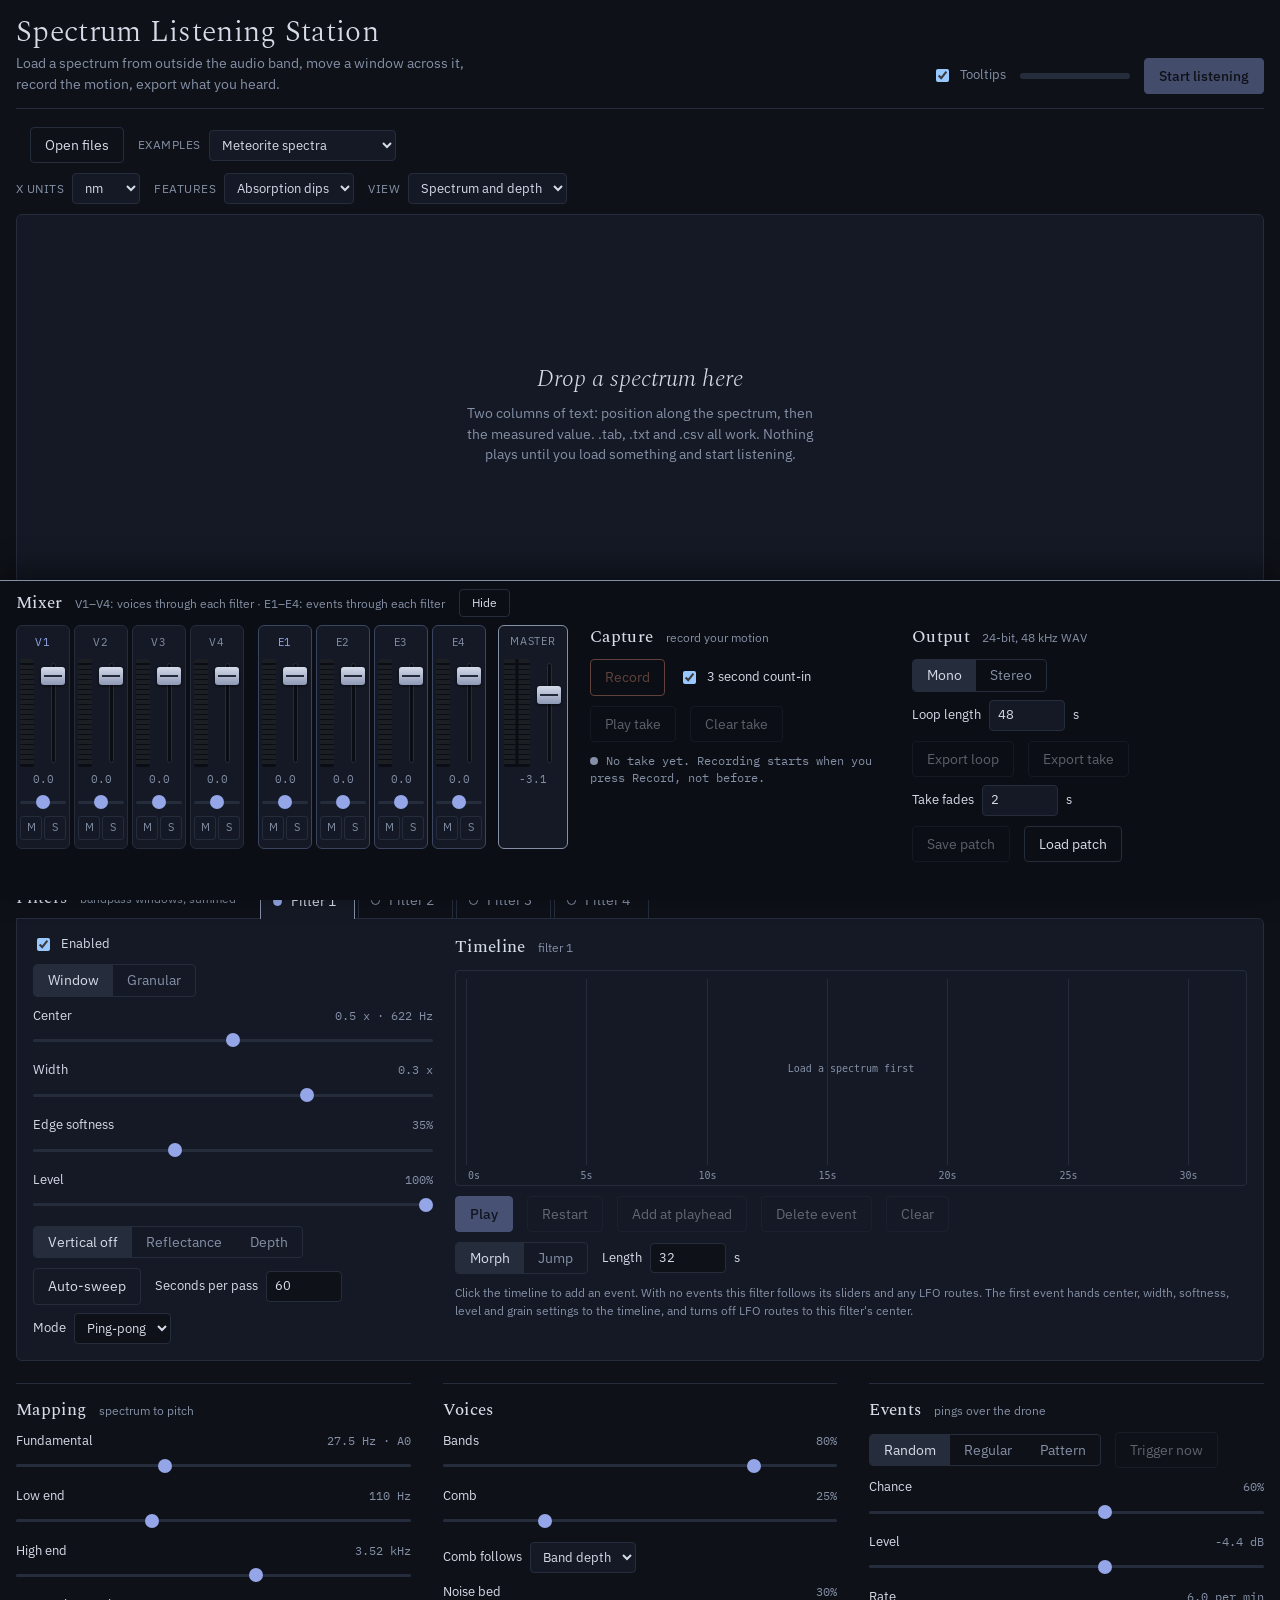
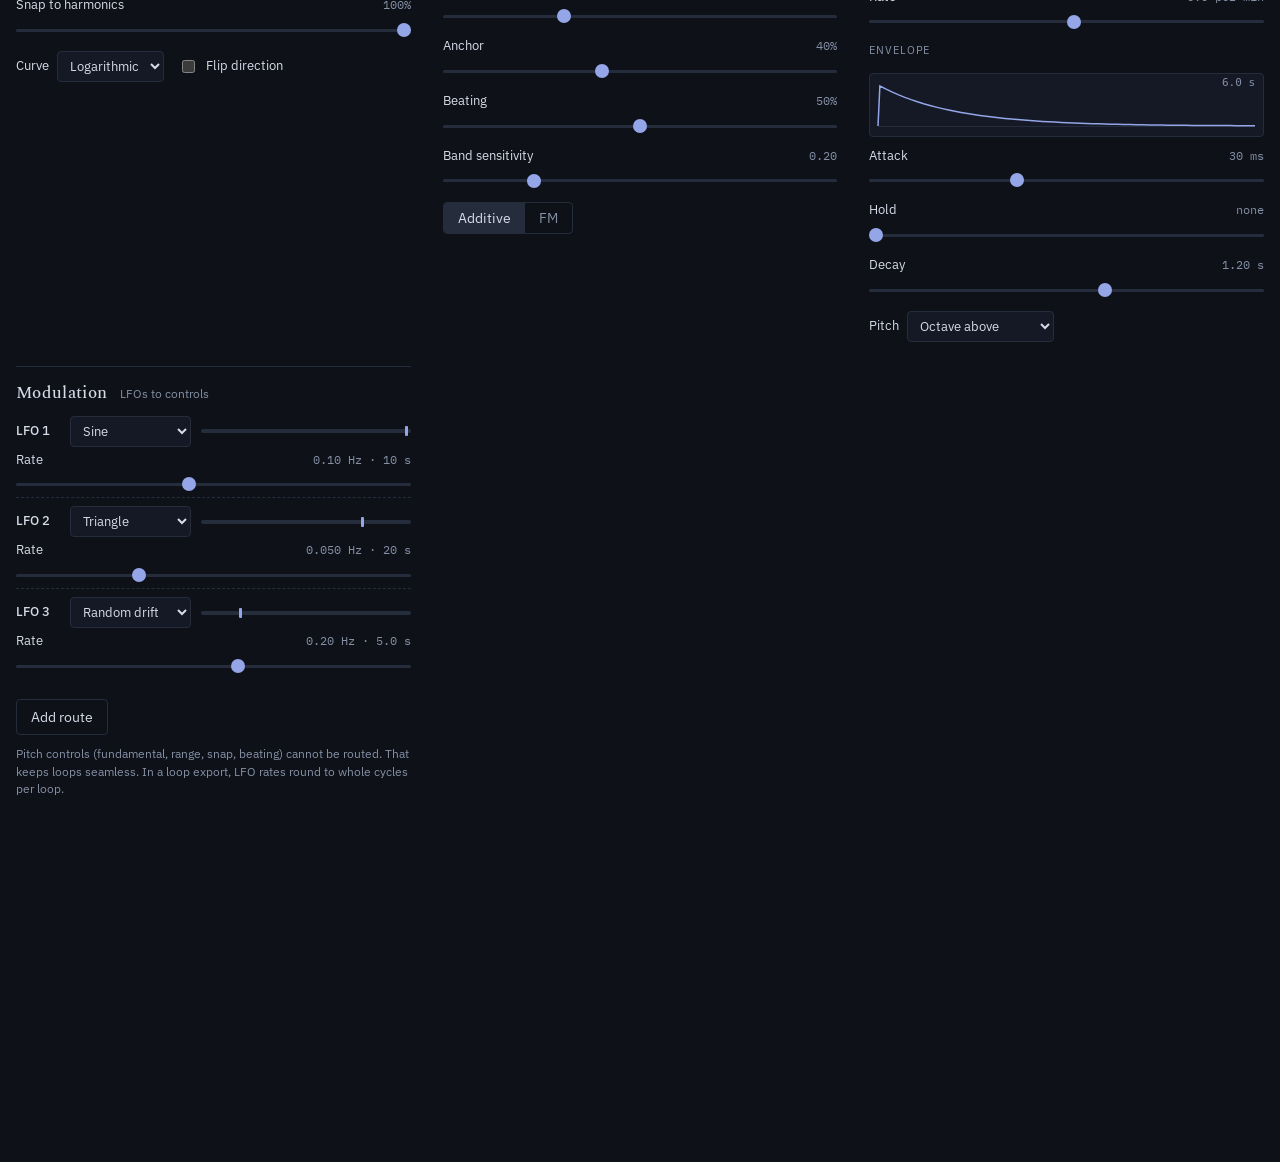
==== index.html @ 442052ac "first commit" ====
<!doctype html><html><head><meta charset=utf8><meta name=viewport content="width=device-width,initial-scale=1,viewport-fit=cover"><style>:root{color-scheme:light;box-sizing:border-box;padding-top:env(safe-area-inset-top,0px);padding-bottom:env(safe-area-inset-bottom,0px)}html{scroll-padding-top:env(safe-area-inset-top,0px)}body{margin:0;padding:0;font:14px -apple-system,BlinkMacSystemFont,sans-serif;background:#fff;color:#000}img{max-width:100%}[hidden]:not([hidden=until-found i]){display:none!important}</style></head><body>
<title>Spectrum Listening Station</title>
<meta name="claude:viewport-fit-sides" content="cover">
<link rel="stylesheet" href="https://fonts.googleapis.com/css2?family=IBM+Plex+Mono:wght@400&family=IBM+Plex+Sans:wght@400;500&family=Spectral:ital,wght@0,300;0,500;1,300&display=swap">
<style>
/* Layout concept: one console. Left, the spectrum stage (plot, sweepable window, monitors).
   Right, the instrument modules in a single scrolling column separated by hairlines. */
:root {
  --bg: #0e1118;
  --panel: #141925;
  --line: #252d3d;
  --fg: #d6dbe8;
  --dim: #8590a6;
  --accent: #94a6e8;
  --band: #d0a874;
  --curve: #bcc6de;
  --rec: #e0907a;
  --display: 'Spectral', Georgia, 'Times New Roman', serif;
  --ui: 'IBM Plex Sans', system-ui, -apple-system, 'Segoe UI', sans-serif;
  --mono: 'IBM Plex Mono', ui-monospace, 'SFMono-Regular', Menlo, monospace;
  color-scheme: dark;
}
* { box-sizing: border-box; }
html, body { background: var(--bg); }
body {
  color: var(--fg); font-family: var(--ui); font-size: 14px; line-height: 1.45;
  padding-left: max(16px, env(safe-area-inset-left, 0px));
  padding-right: max(16px, env(safe-area-inset-right, 0px));
  padding-block: 16px 28px;
}
button, select, input { font: inherit; color: inherit; }
.app { max-width: 1480px; margin: 0 auto; display: flex; flex-direction: column; gap: 18px; }

/* header */
.top { display: flex; flex-wrap: wrap; gap: 12px 24px; align-items: flex-end; justify-content: space-between; padding-bottom: 14px; border-bottom: 1px solid var(--line); }
.brand { min-width: 0; }
h1 { margin: 0; font-family: var(--display); font-weight: 300; font-size: 1.9rem; letter-spacing: 0.01em; line-height: 1.1; text-wrap: balance; }
.brand p { margin: 4px 0 0; color: var(--dim); max-width: 60ch; }
.transport { display: flex; align-items: center; gap: 14px; }
.meter { width: 110px; height: 6px; background: var(--line); border-radius: 3px; overflow: hidden; }
.meter i { display: block; height: 100%; width: 0; background: var(--accent); transition: width 60ms linear; }

.btn { background: transparent; border: 1px solid var(--line); border-radius: 4px; padding: 7px 14px; cursor: pointer; min-height: 34px; }
.btn:hover:not(:disabled) { border-color: var(--dim); }
.btn:focus-visible, select:focus-visible, input:focus-visible, canvas:focus-visible { outline: 2px solid var(--accent); outline-offset: 2px; }
.btn:disabled { opacity: 0.4; cursor: default; }
.btn.primary { background: var(--accent); border-color: var(--accent); color: #0e1118; font-weight: 500; }
.btn.primary:hover:not(:disabled) { background: #a9b8ee; border-color: #a9b8ee; }
.btn.rec { border-color: var(--rec); color: var(--rec); }
.btn.rec.on { background: var(--rec); color: #0e1118; }

/* grid */
.grid { display: grid; grid-template-columns: minmax(0, 1fr); gap: 20px; }
.stage { display: flex; flex-direction: column; gap: 10px; min-width: 0; }
.bar { display: flex; flex-wrap: wrap; gap: 8px 14px; align-items: center; }
.bar label { display: inline-flex; align-items: center; gap: 8px; color: var(--dim); font-size: 12px; letter-spacing: 0.04em; text-transform: uppercase; }
select { background: var(--panel); border: 1px solid var(--line); border-radius: 4px; padding: 5px 8px; min-height: 30px; text-transform: none; letter-spacing: 0; font-size: 13px; color: var(--fg); }
.files { display: flex; flex-wrap: wrap; gap: 6px; min-width: 0; }
.chip { display: inline-flex; align-items: center; gap: 6px; border: 1px solid var(--line); border-radius: 999px; padding: 3px 4px 3px 12px; font-size: 13px; cursor: pointer; background: transparent; max-width: 100%; }
.chip.on { border-color: var(--accent); color: var(--accent); }
.chip span { overflow: hidden; text-overflow: ellipsis; white-space: nowrap; max-width: 24ch; }
.chip button { background: transparent; border: 0; color: var(--dim); cursor: pointer; padding: 0 8px; font-size: 15px; line-height: 1; }

.plotwrap { position: relative; border: 1px solid var(--line); border-radius: 6px; background: var(--panel); }
#plot { display: block; width: 100%; height: clamp(260px, 44vh, 480px); touch-action: none; cursor: crosshair; }
.empty { position: absolute; inset: 0; display: flex; flex-direction: column; align-items: center; justify-content: center; gap: 6px; text-align: center; padding: 20px; pointer-events: none; }
.empty h2 { margin: 0; font-family: var(--display); font-weight: 300; font-style: italic; font-size: 1.5rem; }
.empty p { margin: 0; color: var(--dim); max-width: 46ch; }
.rangebar { margin-top: 6px; display: flex; flex-direction: column; gap: 6px; }
.rangebar canvas { display: block; width: 100%; height: 54px; border: 1px solid var(--line); border-radius: 6px; background: var(--panel); touch-action: none; cursor: crosshair; }
.rangebar canvas:focus-visible { outline: 2px solid var(--accent); outline-offset: 2px; }
.rangerow { display: flex; flex-wrap: wrap; align-items: center; gap: 8px 10px; }
.rangerow .btn { min-height: 30px; padding: 3px 12px; font-size: 13px; }
.rangerow .rinfo { font-family: var(--mono); font-size: 12px; color: var(--dim); }
.readout { font-family: var(--mono); font-size: 12px; color: var(--dim); min-height: 18px; overflow: hidden; text-overflow: ellipsis; white-space: nowrap; }
.monitors { display: grid; grid-template-columns: 1fr 1fr; gap: 12px; }
.monitors > div { min-width: 0; }
.monitors canvas { display: block; width: 100%; height: 84px; border: 1px solid var(--line); border-radius: 4px; background: var(--panel); }
.lbl { display: block; font-size: 11px; letter-spacing: 0.08em; text-transform: uppercase; color: var(--dim); margin-bottom: 4px; }

/* controls */
.controls { display: flex; flex-direction: column; min-width: 0; }
.mod { padding: 14px 0 16px; border-top: 1px solid var(--line); display: flex; flex-direction: column; gap: 10px; }
.mod:first-child { border-top: 0; padding-top: 0; }
.mod h2 { margin: 0; font-family: var(--display); font-weight: 500; font-size: 1.05rem; letter-spacing: 0.02em; }
.mod h2 small { font-family: var(--ui); font-weight: 400; font-size: 12px; color: var(--dim); margin-left: 8px; letter-spacing: 0; }
.row { display: grid; grid-template-columns: 1fr auto; column-gap: 10px; align-items: baseline; }
.row label { color: var(--fg); font-size: 13px; }
.row output { font-family: var(--mono); font-size: 12px; color: var(--dim); text-align: right; min-width: 0; overflow-wrap: anywhere; }
.row input[type=range] { grid-column: 1 / -1; margin-top: 4px; }
.inline { display: flex; flex-wrap: wrap; gap: 8px 14px; align-items: center; }
.inline label { display: inline-flex; align-items: center; gap: 8px; font-size: 13px; }
.inline input[type=number] { width: 76px; background: var(--panel); border: 1px solid var(--line); border-radius: 4px; padding: 5px 8px; min-height: 30px; }
.seg { display: inline-flex; border: 1px solid var(--line); border-radius: 4px; overflow: hidden; }
.seg button { background: transparent; border: 0; padding: 5px 14px; cursor: pointer; min-height: 30px; color: var(--dim); }
.seg button.on { background: var(--line); color: var(--fg); }
.note { color: var(--dim); font-size: 12px; margin: 0; }
.status { font-family: var(--mono); font-size: 12px; color: var(--dim); min-height: 18px; }
.dot { display: inline-block; width: 8px; height: 8px; border-radius: 50%; background: var(--dim); margin-right: 8px; }
.dot.rec { background: var(--rec); animation: pulse 1.1s ease-in-out infinite; }
@keyframes pulse { 50% { opacity: 0.25; } }
@media (prefers-reduced-motion: reduce) { .dot.rec { animation: none; } .meter i { transition: none; } }

input[type=range] { -webkit-appearance: none; appearance: none; width: 100%; height: 22px; background: transparent; cursor: pointer; margin: 0; }
input[type=range]::-webkit-slider-runnable-track { height: 3px; background: var(--line); border-radius: 2px; }
input[type=range]::-moz-range-track { height: 3px; background: var(--line); border-radius: 2px; }
input[type=range]::-webkit-slider-thumb { -webkit-appearance: none; width: 14px; height: 14px; border-radius: 50%; background: var(--accent); border: 0; margin-top: -5.5px; }
input[type=range]::-moz-range-thumb { width: 14px; height: 14px; border-radius: 50%; background: var(--accent); border: 0; }


/* tooltips */
.tip { position: fixed; z-index: 60; max-width: 260px; padding: 7px 10px; background: #1b2232; border: 1px solid var(--dim); border-radius: 4px; font-size: 12px; line-height: 1.4; color: var(--fg); pointer-events: none; opacity: 0; transition: opacity 120ms; left: 0; top: 0; }
.tip.on { opacity: 1; }
.switch { display: inline-flex; align-items: center; gap: 8px; font-size: 13px; color: var(--dim); cursor: pointer; }
@media (prefers-reduced-motion: reduce) { .tip { transition: none; } }

/* filters */
.fseg button { position: relative; padding: 5px 12px 5px 24px; }
.fseg button::before { content: ''; position: absolute; left: 10px; top: 50%; width: 6px; height: 6px; margin-top: -3px; border-radius: 50%; border: 1px solid var(--dim); }
.fseg button.en::before { background: var(--accent); border-color: var(--accent); }

/* events */
.steps { display: flex; flex-wrap: wrap; gap: 4px; }
.steps button { width: 26px; height: 30px; border: 1px solid var(--line); background: transparent; border-radius: 3px; cursor: pointer; padding: 0; }
.steps button.on { background: var(--accent); border-color: var(--accent); }
.steps button.now { outline: 1px solid var(--fg); outline-offset: 1px; }
#envc { display: block; width: 100%; height: 64px; border: 1px solid var(--line); border-radius: 4px; background: var(--panel); }
[hidden] { display: none !important; }

/* modulation */
.lfo { display: flex; flex-direction: column; gap: 4px; padding: 8px 0 2px; border-top: 1px dashed var(--line); }
.lfo:first-child { border-top: 0; padding-top: 0; }
.lfohead { display: flex; align-items: center; gap: 10px; }
.lfohead b { font-weight: 500; font-size: 13px; min-width: 44px; }
.lfobar { flex: 1; height: 4px; background: var(--line); border-radius: 2px; position: relative; min-width: 40px; }
.lfobar i { position: absolute; top: -3px; width: 3px; height: 10px; background: var(--accent); left: 50%; border-radius: 1px; }
.route { display: grid; grid-template-columns: 74px minmax(0, 1fr) 30px; gap: 4px 8px; align-items: center; padding: 8px 0 4px; border-top: 1px dashed var(--line); }
.route select { min-width: 0; width: 100%; }
.route .amt { grid-column: 1 / -1; }
.route .x { background: transparent; border: 1px solid var(--line); border-radius: 4px; color: var(--dim); cursor: pointer; min-height: 30px; }
.route .x:hover { border-color: var(--dim); }
/* dock: mixer, capture, output */
body { padding-bottom: calc(var(--dockH, 0px) + 28px); }
.dock { position: fixed; left: 0; right: 0; bottom: 0; z-index: 40; background: #0b0e14; border-top: 1px solid var(--dim); box-shadow: 0 -10px 28px rgba(0, 0, 0, 0.45); padding: 8px max(16px, env(safe-area-inset-right, 0px)) max(10px, env(safe-area-inset-bottom, 0px)) max(16px, env(safe-area-inset-left, 0px)); }
.dockin { max-width: 1480px; margin: 0 auto; display: flex; flex-direction: column; gap: 8px; }
.dhead { display: flex; align-items: center; gap: 14px; }
.dhead h2, .dsec h2 { margin: 0; font-family: var(--display); font-weight: 500; font-size: 1.05rem; letter-spacing: 0.02em; }
.dhead small, .dsec h2 small { font-family: var(--ui); font-weight: 400; font-size: 12px; color: var(--dim); margin-left: 8px; letter-spacing: 0; }
.dhead .btn { min-height: 28px; padding: 2px 12px; font-size: 12px; }
.dbody { display: flex; flex-wrap: wrap; gap: 10px 22px; align-items: flex-start; max-height: 52vh; overflow-y: auto; }
.dock.min .dbody { display: none; }
.dock .mod, .dock .mod:first-child { border-top: 0; padding: 0; min-width: 190px; max-width: 300px; }
.mixer { display: flex; gap: 4px; }
.strip { width: 54px; display: flex; flex-direction: column; align-items: center; gap: 5px; padding: 6px 4px 8px; border: 1px solid var(--line); border-radius: 6px; background: var(--panel); }
.strip.gap { margin-left: 10px; }
.strip.ev { border-color: #3a4560; }
.strip.master { width: 70px; border-color: var(--dim); margin-left: 8px; }
.strip.dim .vu, .strip.dim .fader { opacity: 0.45; }
.sname { background: transparent; border: 0; color: var(--dim); font-size: 11px; letter-spacing: 0.08em; text-transform: uppercase; cursor: pointer; padding: 2px 8px; border-radius: 3px; min-height: 22px; }
.sname:hover { color: var(--fg); }
.sname.on { color: var(--accent); }
.sname:focus-visible { outline: 2px solid var(--accent); }
.smid { display: flex; gap: 6px; align-items: stretch; }
.vu { display: block; background: #0a0d13; border-radius: 2px; }
.fader { position: relative; width: 26px; height: 108px; touch-action: none; cursor: ns-resize; border-radius: 3px; }
.fader:focus-visible { outline: 2px solid var(--accent); outline-offset: 2px; }
.ftrack { position: absolute; left: 50%; top: 4px; bottom: 4px; width: 5px; margin-left: -2.5px; background: #0a0d13; border: 1px solid var(--line); border-radius: 3px; }
.fcap { position: absolute; left: 1px; right: 1px; height: 18px; border-radius: 3px; background: linear-gradient(#d5dbea, #8d98b4); box-shadow: 0 1px 3px rgba(0, 0, 0, 0.6); }
.fcap::after { content: ''; position: absolute; left: 3px; right: 3px; top: 8px; height: 2px; background: #232a3a; }
.sdb { font-family: var(--mono); font-size: 11px; color: var(--dim); min-height: 16px; }
.strip .pan { width: 46px; height: 18px; }
.sbtns { display: flex; gap: 2px; }
.sbtns button { width: 22px; height: 24px; border: 1px solid var(--line); background: transparent; border-radius: 3px; cursor: pointer; font-size: 11px; color: var(--dim); padding: 0; }
.sbtns button:hover { border-color: var(--dim); }
.sbtns .bm.on { background: #d0a874; border-color: #d0a874; color: #0e1118; }
.sbtns .bs.on { background: #e8d98a; border-color: #e8d98a; color: #0e1118; }
.dsec { display: flex; flex-direction: column; gap: 8px; }

/* filter tabs */
.ftabhead { display: flex; flex-wrap: wrap; align-items: flex-end; gap: 8px 24px; }
.ftabhead h2 { margin: 0 0 8px; font-family: var(--display); font-weight: 500; font-size: 1.05rem; letter-spacing: 0.02em; }
.ftabhead h2 small { font-family: var(--ui); font-weight: 400; font-size: 12px; color: var(--dim); margin-left: 8px; letter-spacing: 0; }
.ftabs { display: flex; flex-wrap: wrap; gap: 3px; }
.ftabs button { position: relative; background: transparent; border: 1px solid var(--line); border-bottom: 0; border-radius: 6px 6px 0 0; padding: 8px 18px 8px 30px; color: var(--dim); cursor: pointer; min-height: 38px; }
.ftabs button:hover { color: var(--fg); }
.ftabs button.on { background: var(--panel); color: var(--fg); border-color: var(--dim); position: relative; top: 1px; z-index: 1; }
.ftabs button::before { content: ''; position: absolute; left: 12px; top: 50%; width: 7px; height: 7px; margin-top: -3.5px; border-radius: 50%; border: 1px solid var(--dim); }
.ftabs button.en::before { background: var(--accent); border-color: var(--accent); }
.ftabs button:focus-visible { outline: 2px solid var(--accent); outline-offset: -2px; }
.fbody { border: 1px solid var(--line); border-radius: 0 6px 6px 6px; background: var(--panel); padding: 16px; display: grid; grid-template-columns: minmax(0, 1fr); gap: 22px; }
@media (min-width: 900px) { .fbody { grid-template-columns: minmax(300px, 400px) minmax(0, 1fr); } }
.fcol { display: flex; flex-direction: column; gap: 10px; min-width: 0; }
.fcol h2 { margin: 0; font-family: var(--display); font-weight: 500; font-size: 1.05rem; letter-spacing: 0.02em; }
.fcol h2 small { font-family: var(--ui); font-weight: 400; font-size: 12px; color: var(--dim); margin-left: 8px; letter-spacing: 0; }
.cols { display: grid; grid-template-columns: repeat(auto-fit, minmax(300px, 1fr)); gap: 8px 32px; align-items: start; margin-top: 22px; }
.cols .mod, .cols .mod:first-child { border-top: 1px solid var(--line); padding-top: 14px; }
.fbody select, .fbody input[type=number] { background: var(--bg); }
/* timeline */
#tlc { display: block; width: 100%; height: clamp(150px, 24vh, 240px); border: 1px solid var(--line); border-radius: 4px; background: var(--panel); touch-action: none; cursor: crosshair; }
.row input[type=range]:disabled { opacity: 0.3; cursor: default; }
.dropveil { position: fixed; inset: 0; display: none; align-items: center; justify-content: center; background: rgba(14, 17, 24, 0.88); font-family: var(--display); font-style: italic; font-weight: 300; font-size: 2rem; z-index: 50; border: 2px dashed var(--accent); }
.dropveil.on { display: flex; }
</style>

<div class="app">
  <header class="top">
    <div class="brand">
      <h1>Spectrum Listening Station</h1>
      <p>Load a spectrum from outside the audio band, move a window across it, record the motion, export what you heard.</p>
    </div>
    <div class="transport">
      <label class="switch" data-tip="Show a short explanation when you hover over or focus a control."><input type="checkbox" id="chkTips" checked> Tooltips</label>
      <div class="meter" aria-hidden="true"><i id="meterFill"></i></div>
      <button class="btn primary" id="btnListen" disabled data-tip="Start or stop live audio. Nothing sounds until you press this.">Start listening</button>
    </div>
  </header>

  <div class="grid">
    <section class="stage" aria-label="Spectrum stage">
      <div class="bar">
        <div class="files" id="chips"></div>
        <button class="btn" id="btnOpen" data-tip="Load spectra from text files: two columns, position then value. You can also drop files anywhere.">Open files</button>
        <input type="file" id="fileInput" multiple hidden>
        <label data-tip="Eight meteorite reflectance spectra, 350 to 2520 nm.">Examples
          <select id="selExample"><option value="">Meteorite spectra</option></select>
        </label>
      </div>
      <div class="bar">
        <label data-tip="Changes the axis labels only. The whole position range is always mapped across your pitch range.">X units
          <select id="selUnit"><option>nm</option><option>µm</option><option>Å</option><option>cm⁻¹</option><option>x</option></select>
        </label>
        <label data-tip="Which spectral features become voices: absorption dips, emission peaks, or both.">Features
          <select id="selPol"><option value="dips">Absorption dips</option><option value="peaks">Emission peaks</option><option value="both">Both</option></select>
        </label>
        <label data-tip="What the plot shows: the spectrum, its band depth after continuum removal, or both.">View
          <select id="selView"><option value="both">Spectrum and depth</option><option value="spec">Spectrum</option><option value="depth">Depth</option></select>
        </label>
      </div>
      <div class="plotwrap">
        <canvas id="plot" tabindex="0" data-tip="Drag inside a filter to move it, drag an edge to resize it, scroll to change its width, or click empty space to put the selected filter there. Arrow keys work too." aria-label="Spectrum plot. Drag the window, drag its edges to resize, use arrow keys to move it."></canvas>
        <div class="empty" id="empty">
          <h2>Drop a spectrum here</h2>
          <p>Two columns of text: position along the spectrum, then the measured value. .tab, .txt and .csv all work. Nothing plays until you load something and start listening.</p>
        </div>
      </div>
      <div class="rangebar">
        <canvas id="rng" tabindex="0" aria-label="Range selector. Drag the edges or the middle to choose a segment of the spectrum, then press Zoom." data-tip="Drag the edges to choose a segment of the spectrum, drag the middle to slide it, or drag across empty space to start a new one. Double-click to select everything."></canvas>
        <div class="rangerow">
          <button class="btn" id="btnZoom" disabled data-tip="Crop the spectrum to the selected segment. Bands, the continuum and the reflectance scale are recomputed for that segment. Your filter positions stay where they are, so set them after zooming.">Zoom to selection</button>
          <button class="btn" id="btnZoomOut" disabled data-tip="Go back to the wider spectrum you zoomed in from.">Zoom out</button>
          <span class="rinfo" id="rinfo"></span>
        </div>
      </div>
      <div class="readout" id="readout"></div>
      <div class="monitors">
        <div><span class="lbl">Waveform</span><canvas id="scope"></canvas></div>
        <div><span class="lbl">Spectrum, 30 Hz to 8 kHz</span><canvas id="ana"></canvas></div>
      </div>
    </section>

    <aside class="controls" aria-label="Instrument controls">
      <section aria-label="Filters">
        <div class="ftabhead">
          <h2>Filters <small>bandpass windows, summed</small></h2>
          <div class="ftabs" id="fseg" role="tablist" aria-label="Choose filter"></div>
        </div>
        <div class="fbody" role="tabpanel">
          <div class="fcol">
        <div class="inline">
          <label data-tip="Turn the selected filter on or off. Enabled filters are added together."><input type="checkbox" id="chkFon"> Enabled</label>
        </div>
        <div class="inline"><span class="seg" id="fmode" role="group" aria-label="Filter type"><button type="button" data-g="0" class="on" data-tip="An ordinary window that stays where you put it.">Window</button><button type="button" data-g="1" data-tip="Scatters short grains of window across a region of the spectrum, the way a granular processor scatters grains across a sample. Center and width set the region.">Granular</button></span></div>
        <div data-sl="fc"></div>
        <div data-sl="fw"></div>
        <div data-sl="fs"></div>
        <div data-sl="fl"></div>
        <div class="inline"><span class="seg" id="vmode" role="group" aria-label="Vertical window"><button type="button" data-v="0" class="on" data-tip="No vertical window. Only the horizontal window applies.">Vertical off</button><button type="button" data-v="1" data-tip="Only parts of the spectrum whose reflectance is inside the vertical window sound.">Reflectance</button><button type="button" data-v="2" data-tip="Only parts of the spectrum whose absorption depth is inside the vertical window sound. Low values isolate the faint features, high values the deep ones.">Depth</button></span></div>
        <div data-vert hidden>
          <div data-sl="vy"></div>
          <div data-sl="vh"></div>
          <div data-sl="vq"></div>
        </div>
        <div data-gran hidden>
          <div data-sl="gz"></div>
          <div data-sl="gd"></div>
          <div data-sl="gx"></div>
          <div data-sl="gt"></div>
          <div data-sl="gp"></div>
          <div data-sl="gj"></div>
        </div>
        <div class="inline">
          <button class="btn" id="btnSweep" aria-pressed="false" data-tip="Moves the selected filter slowly across the spectrum.">Auto-sweep</button>
          <label data-tip="Time for one trip from one end of the spectrum to the other.">Seconds per pass <input type="number" id="numSweep" min="4" max="600" step="1" value="60"></label>
          <label data-tip="Ping-pong reverses at the ends. Loop wraps around.">Mode <select id="selSweep"><option value="pingpong">Ping-pong</option><option value="loop">Loop</option></select></label>
        </div>
          </div>
          <div class="fcol">
            <h2>Timeline <small id="tlTitle">filter 1</small></h2>
        <canvas id="tlc" tabindex="0" aria-label="Timeline for the selected filter" data-tip="Click empty space to add an event, then drag it in time and in center. Click an existing event to select it. Drag the time ruler or the dashed playhead to move the playhead. Delete removes the selected event. Escape lets go."></canvas>
        <div class="inline">
          <button class="btn primary" id="btnTlPlay" disabled aria-pressed="false" data-tip="Run or pause this filter's timeline. It needs audio running, so Play also starts listening. Recording, takes and exports always play timelines from the start.">Play</button>
          <button class="btn" id="btnTlRestart" disabled data-tip="Send the playhead back to the start.">Restart</button>
          <button class="btn" id="btnTlAdd" disabled data-tip="Add an event at the playhead, holding what this filter sounds like right now.">Add at playhead</button>
          <button class="btn" id="btnTlDel" disabled data-tip="Delete the selected event.">Delete event</button>
          <button class="btn" id="btnTlClear" disabled data-tip="Remove every event from this filter's timeline.">Clear</button>
        </div>
        <div class="inline">
          <span class="seg" id="tlMode" role="group" aria-label="Transition between events"><button type="button" data-m="morph" class="on" data-tip="Glide smoothly from each event to the next.">Morph</button><button type="button" data-m="jump" data-tip="Switch instantly at each event and hold.">Jump</button></span>
          <label data-tip="Length of the timeline. It repeats. A loop export stretches it to fit a whole number of times.">Length <input type="number" id="numTl" min="2" max="600" step="1" value="32"> s</label>
        </div>
        <p class="note" id="tlNote"></p>
          </div>
        </div>
      </section>
      <div class="cols">
      <section class="mod">
        <h2>Mapping <small>spectrum to pitch</small></h2>
        <div data-sl="f0"></div>
        <div data-sl="fLo"></div>
        <div data-sl="fHi"></div>
        <div data-sl="snap"></div>
        <div class="inline">
          <label data-tip="Logarithmic spaces the spectrum evenly by octave. Linear spaces it evenly in Hz.">Curve <select id="selCurve"><option value="log">Logarithmic</option><option value="lin">Linear</option></select></label>
          <label data-tip="Reverse which end of the spectrum is the low pitch."><input type="checkbox" id="chkFlip"> Flip direction</label>
        </div>
      </section>
      <section class="mod">
        <h2>Voices</h2>
        <div data-sl="bands"></div>
        <div data-sl="comb"></div>
        <div class="inline"><label data-tip="What the comb partials follow: how deep the absorption is, or the raw reflectance level.">Comb follows <select id="selComb"><option value="depth">Band depth</option><option value="refl">Raw level</option></select></label></div>
        <div data-sl="noise"></div>
        <div data-sl="anchor"></div>
        <div data-sl="beat"></div>
        <div data-sl="sens"></div>
        <div class="inline"><span class="seg" id="fmEng" role="group" aria-label="Synthesis engine"><button type="button" data-e="0" class="on" data-tip="Bands and events are sums of sine partials.">Additive</button><button type="button" data-e="1" data-tip="Bands and events become small FM voices: each carrier is bent by up to two modulators. The comb, noise and anchor stay as they are.">FM</button></span></div>
        <div data-fm hidden>
          <div class="inline"><label data-tip="How the operators are connected. Stack: modulator 2 bends modulator 1, which bends the carrier. Parallel: both bend the carrier. Twin: one modulator bends two slightly detuned carriers.">Algorithm <select id="selFmAlgo"><option value="0">Pair</option><option value="1">Stack</option><option value="2">Parallel</option><option value="3">Twin carriers</option></select></label>
          <span class="seg" id="fmSrc" role="group" aria-label="Modulator source"><button type="button" data-s="data" class="on" data-tip="Modulators take their pitch from neighboring spectral bands, and the index follows absorption depth.">Spectrum</button><button type="button" data-s="manual" data-tip="Set modulator ratios and a fixed index yourself.">Manual</button></span></div>
          <div data-sl="fmi"></div>
          <div data-fmman hidden><div data-sl="fmr1"></div><div data-sl="fmr2"></div></div>
        </div>
      </section>
      <section class="mod">
        <h2>Events <small>pings over the drone</small></h2>
        <div class="inline">
          <span class="seg" id="evMode" role="group" aria-label="Event timing"><button type="button" data-m="random" class="on" data-tip="Events arrive at random, at an average rate.">Random</button><button type="button" data-m="regular" data-tip="Events arrive at a steady interval, with optional jitter.">Regular</button><button type="button" data-m="pattern" data-tip="Events follow a step pattern that you draw.">Pattern</button></span>
          <button class="btn" id="btnTrig" disabled data-tip="Play one event now, to audition the envelope and pitch.">Trigger now</button>
        </div>
        <div data-sl="ev"></div>
        <div data-sl="evl"></div>
        <div data-mode="random"><div data-sl="rpm"></div></div>
        <div data-mode="regular"><div data-sl="interval"></div><div data-sl="jit"></div></div>
        <div data-mode="pattern">
          <div class="inline" style="margin-bottom:6px"><label data-tip="Number of steps in the pattern, 2 to 16.">Steps <input type="number" id="numSteps" min="2" max="16" step="1" value="8"></label></div>
          <div data-sl="stepSec"></div>
          <div class="steps" id="steps" data-tip="Click steps to switch them on or off. The pattern repeats. In a loop export it restarts at the top of the loop."></div>
        </div>
        <span class="lbl">Envelope</span>
        <canvas id="envc" aria-label="Event envelope shape"></canvas>
        <div data-sl="ea"></div>
        <div data-sl="eh"></div>
        <div data-sl="ed"></div>
        <div class="inline"><label data-tip="Pitch of an event relative to the band it comes from.">Pitch <select id="selOct"><option value="-1">Octave below</option><option value="0">Same</option><option value="1">Octave above</option><option value="2">Two octaves above</option></select></label></div>
      </section>
      <section class="mod">
        <h2>Modulation <small>LFOs to controls</small></h2>
        <div id="lfos"></div>
        <div id="routes"></div>
        <div class="inline"><button class="btn" id="btnRoute" data-tip="Connect an LFO to a control. Up to eight routes.">Add route</button></div>
        <p class="note">Pitch controls (fundamental, range, snap, beating) cannot be routed. That keeps loops seamless. In a loop export, LFO rates round to whole cycles per loop.</p>
      </section>
      </div>
    </aside>
  </div>
</div>
<div class="dropveil" id="veil">Drop spectra or a patch</div>
<div class="dock" id="dock" role="region" aria-label="Mixer, capture and output">
  <div class="dockin">
    <div class="dhead"><h2>Mixer <small>V1–V4: voices through each filter · E1–E4: events through each filter</small></h2><button class="btn" id="dockToggle" aria-expanded="true" data-tip="Collapse or expand the mixer, capture and output panel.">Hide</button></div>
    <div class="dbody">
      <div class="mixer" id="mixer"></div>
      <section class="mod">
        <h2>Capture <small>record your motion</small></h2>
        <div class="inline">
          <button class="btn rec" id="btnRec" disabled data-tip="Start recording your control movements. Nothing before you press this is captured.">Record</button>
          <label data-tip="Wait three seconds after pressing Record before capture begins."><input type="checkbox" id="chkCount" checked> 3 second count-in</label>
        </div>
        <div class="inline">
          <button class="btn" id="btnPlay" disabled data-tip="Replay your recorded movements, so you can hear them.">Play take</button>
          <button class="btn" id="btnClear" disabled data-tip="Discard the recorded take.">Clear take</button>
        </div>
        <div class="status" id="takeInfo"><span class="dot"></span>No take yet. Recording starts when you press Record, not before.</div>
      </section>
      <section class="mod">
        <h2>Output <small>24-bit, 48 kHz WAV</small></h2>
        <div class="inline">
          <span class="seg" role="group" aria-label="Channels"><button id="segMono" class="on" type="button" data-tip="One channel.">Mono</button><button id="segStereo" type="button" data-tip="Two channels. Bands are spread by position and noise is decorrelated.">Stereo</button></span>
          <label data-tip="Length of an exported loop. Everything repeats without a seam.">Loop length <input type="number" id="numLoop" min="8" max="300" step="1" value="48"> s</label>
        </div>
        <div class="inline">
          <button class="btn" id="btnExpLoop" disabled data-tip="Render a seamless loop of the current settings, including LFOs and events.">Export loop</button>
          <button class="btn" id="btnExpTake" disabled data-tip="Render your recorded take, with all its movements, LFOs and events.">Export take</button>
          <label data-tip="Fade in and out applied to an exported take.">Take fades <input type="number" id="numFade" min="0" max="10" step="0.5" value="2"> s</label>
        </div>
        <div class="inline">
          <button class="btn" id="btnSavePatch" disabled data-tip="Save the spectrum, all settings and the take as a JSON file.">Save patch</button>
          <button class="btn" id="btnLoadPatch" data-tip="Load a patch saved earlier.">Load patch</button>
          <input type="file" id="patchInput" accept=".json,application/json" hidden>
        </div>
        <div class="status" id="msg" role="status" aria-live="polite"></div>
      </section>
    </div>
  </div>
</div>
<div class="tip" id="tip" role="tooltip"></div>

<script>
(() => {
'use strict';
/* ============ constants ============ */
const EXAMPLES = ["mgp124|Allende|CV3|350|5|0.063946|0.120461|AABHDlGEIaKELLMjN7PLQJRPSnTlUjVYWfXTXuX3YIYaY1ZYZyaEaebLbucIcacjc9dpeeflgahYhyiNiWieiWiWiei5jTjukIkjksksk9lGlPlYlpmEmVmemnnCncn/oaoso9pPpYpYpyqEqeqnqwqwqwq5rTrcrcrTrKrKrKrKrKq5qnqEpppPo9o9o9o0osoaoIn3nunununununun3n/oIoIn/n/n/oRojo0o9o9pGpGpPpYpgpYpPpYpppypppgpYpYpgpgpypyp7p7p7qEqNqVqeqeqeqVqnqwrCrTrlrur/sIsRsjsrtGtYtyt7uEuVueununununununuwvBvKvTvcvlvuv/wIwIwIwRwjw0w9w9w9xGxGw9w9xXxyyEyVyeywzBzTzczlzTy5ynyVyEx7x7yVywzKzczlz20R0r09091G1P1X1g1p1y1p1y2E2M2n2n2w25253B3B3T3T3T3K2525253K3T3c3l3l3l3t3t3t3l3t323/3/3/3t3l3l3t323/4I4R4R4I323t3l3l3t3232323232323t3t323/3/3/4I4I4R4a4i4i4a4a4I4R4R4R3/3t3l3c3l3l3t324I4R4a4i4a4R4I3/3/4I4a4i4a4I3/3/4I4I4I3/[base64]/B/K/l/2/////2/T+e979p9y", "mgp094|Murchison|CM2|350|5|0.03999|0.059653|AAA/[base64]/[base64]/Z/m/N/A+b+B+B+n/Z///////z/A+n+b+O+n/A/z///Z+0+O+O+b/A/Z/m/N+b+B+B+b+n+b+n+0/Z/Z/Z/N+n+O+O+n/A+0/A/A/N/N/N/N/A/A/A/N/N/A+n+b+n+b+O+B+O+0+0+0+n+b+b/A/[base64]", "mgp078|Orgueil|CI|350|5|0.01864|0.05328|AABMCMDFESF4GxHqI9KdMDNPOIPIPuQ7SNUAVmWyXZX/YlZSZ4aebXcXc9d3edfcgDhPi1kUlhm0oAo5pmp5qyrZr/[base64]/G/Z/Z/Z/Z/Z/Z/Z/Z/Z/Z/Z/Z/Z/Z/Z/Z/Z/Z/Z/Z/Z/Z/Z/Z/Z/Z/Z/Z/Z/Z/Z/Z/Z/Z/Z/Z/Z/Z/Z/Z/Z/Z/Z/Z/Z/Z/Z/Z/Z/Z/Z/Z/Z/Z/Z/Z/Z/Z/Z/Z/Z/Z/Z/Z/Z/Z/Z/Z/Z/Z/Z/Z/Z/Z/Z/Z/Z/Z/Z/Z/G+z+f+z+z+z+z+z+z+f+f+f+f+z+z+z+f+f+f+f+f+f+f+f+f+f+f+f+z+z+z+f+f+f+f+f+f+f+f+z+z/G+z+z+f+f+f+f+f+f+f+f+f+f+f+f+f+f+f+f+f+f+f+f/G/Z/s/Z/s/s///s/s/Z/Z/Z/Z/Z/Z/Z/G+z+f+M959m9m9T9A8m8T8A7a7H6060606060606060606h6O5757575757575757575757575757575757575757575757575n474V4B4B4B", "mgp084|Alais|CI|350|5|0.01981|0.067793|AAAAAXA7BjCMC1DTD2EkFfGlHmIaI9JyKyL4MtNQNtN5OFOWO6PdP0QXQ6RpSeTYUNUwVTV8W3XrYsZJZmZ4aPabaybVbnb4cEcKcbcnczc5dEdKdQdQdWdid5eFdtdidneWe0fFe/[base64]/vQvWvivov5v/wXwuxLxXxXxdxdxjxpx0x6x6yGyMySyGyGySyjyvy6zGzMzjz1z70B0B0M0S0q1B1T1e1e1e1w182f2w3I3N3N3C2w2w3I3f324O4l4r4x495I5a5m5g5U5a536U6g6g6g6g6s697V7g7y747+8D8V8h8h8h8h8s8s8y9E9V9b9V9V9h9++W+c+c+c+c+h+h+z/F/c/i/i/t/z/5/////5/o/[base64]", "mgn003|Abee|E4|350|5|0.06579|0.130989|AABCBbCVDGDPDKD0EAERElEuE2FLFfGEGNGVGqHCHTHbIFINIJIFIZIqI+I2IyI2IyI6I+JLJwKFKdK2KyKyK2LoLgJkKiMJK/MmLbL0L0LXLwLwMFMVMuM6NoN4OiOuPTPwQJQaQyQyQ/RgR1SFSeSeSqTDTPTYTUTUT5UWUeUiUzUmUmUuUqUmUiUmUeUaUaUWUmUqUzUzU/U/U7UzU7VHVsWWWmXLXkX9YJYOYWYqY7ZDZDZUZtZ1Z1Z1aFaWaSaWama3a/bQbQbIbgbpb5bxcacrcvc7c/[base64]/4P4c4g4k404440445R5e5u5e525u6L6o6T6w6569657B7e7a7e7q7q7q7m7/8L8k8w8o8w899F9W9W9a9a9m9u9q9y+L+c+1+9/J/7///3+99u9i", "mgn033|Allegan|H5|350|5|0.151|0.259|AAByEcHaKFMJOhPaQAQ5RfSqUJVVXHXHYAY5ZeaXbQb2dCdoehfHftglhLiEiXiqkJkvl7m0n/[base64]/hLi9jjkJkJlCl7m0n/olpxqXqqrjsctCtouOuzvZvsv/wlxLxexxxxyXyXy9zQzjz2z20c0c1C1U1n162N2N3G3G3Z3Z3/4S4l5L5e6E6X6q7Q7j728J8J8J8u9B9U9n9n96+z/G/Z/Z/s///////////////////////s/s/Z/Z/G/G/G/G+g+N+N969B9B8c8J8J7j696X5x5e5L4l4l3s3Z3G2N1U0v0c0JzjyqyXxxxew4vsvZuzuOtVtCsvr2rjrQqXqEpepLoSn/nsnZm0mOmOlVlVlCkvkckcj2jjjQiqiqiqiEhehehehehLg4g4g4gSgSgSgSgSgSgSglglgSgSglglglglg4g4hLhLhLhehxhxhxhxiXiqiqi9i9jjj2j2kckvlClVlVlVl7mhmhm0nGnGnZn/oSolpLpepxqEqEqXq9q9rjr2sJsJscsvsvtVtCtot7t7uOuguzvGvGvGvsvsv/wSwSwSwSwlw4w4xexexexxxxxxyXyXyqyqy9y9zjzQzQzjzj0J0c0v0v0v1U1U1U1n16162N2N2z2z2z3G3G3G3Z3/3/3/3/3s3s3s3s", "mgp073|Angra_dos_Reis|ACANOM|350|5|0.045899|0.248905|AAAFALAQAVAgAgAqA1A6A6BABFBFBFBFBAA6A6A6A1AwAwAwAwAwAwA1A6A6BABFBFBKBaBvB/CPCZCpCpCvC0C5DEDJDZDeDpDzEDEOETEeEuFDFYFoF4GIGdGyHHHhH8IWIsJBJbJ2KQKwLALaLvMKMkM/NUNeNpNuN5N5N+ODODODN5N0NuNuNuNuNuNkNeNZNUNPNJM/M5MvMfMaMKMEL6LvLlLaLVLKLKLFLALALALAK6K1K1K6LALKLVLVLVLaLaLlLlLvL1MEMUMkM5NENUNkN0N+OJOTOjOzPIPdP4QNQdQyRCRXRsR8SXSxTGTbTrUGUbU7VVV1WKWkW/[base64]/01010q0l0a0V0Q0F0F0A0A0Az7z7z1z1z1z1zwzwzrzrzrzwzwz1z1z1zwzwz10A0F0K0K0Q0V0g0g0l0q0q0v010/1F1K1P1f1q10162E2P2Z2p2+3O3Z3e3u3+4O4j4z5D5S5o596H6X6n687M7h728M8m9B9Q9b9m97+V+q/A/V/l/6////////", "mgp009|Casey_County|IA|350|5|0.1145|0.335|AAAlA4BmCLCwDDDfDxEgEpFOFqGGGiG+HjH/IbJAJSJuKKKTKdKvK4LLLLLeLwLwL5MMMVMxNENWNpN7OFOOOOOXOhOqPGPPPiP0QQQQQQQZQjQ1Q+RIRRRaRaRaR2R/[base64]/kRkRkbkkk3lAlJlJlclclllumBmBmBmTmTmTmmmvm5nLnUnUnUnUnLnLnUnenennnwn6oMoVoooxoxpEpNpNpWpWpgppp8qFqFqOqXqqqzqzrGrPrPrPriririr0r0r+sHsQsZsZsjsss1s1s/tItatktkttttt2uJuSuSububululu3u3vKvKvKvTvmvvv4wCwLwLwUwdwdwnwnwww5xDxMxVxVxoxoxxx6yNyNyNyNyfyyyyyyyyy7y7zOzXzXzgzqzqzqzqzqzqz8z80G0G0G0Y0Y0Y001H1Q1Q1Q1Z1i1s111+1+2R2R2a2j2t2t222/3J3b3b3k3u4A4A4K4K4T4c4c4v445B5B5B5B5U5d5m5w6C6C6C6V6V6e6x6x66667N7N7N7N7f7f7o7o7o7o7y778E8E8E8X8X8p8p8z889F9P9P9P9h9h90909099+G+G+Q+Q+Q+Q+Z+i+r+r+r+1+1+1+1++/H/R/R/a/a/j/s/s///2/////////s/R/R"];
const M = 512, MAXB = 10, COMB = 64, NK = 20, SR = 48000, NF = 4;
const MASTER = 2.0, BAND_AMP = 0.16, COMB_AMP = 0.05, NOISE_AMP = 0.05, ANCHOR_AMP = 0.14, PING = 0.33;
const $ = (s, r = document) => r.querySelector(s);
const clamp = (v, a, b) => Math.min(b, Math.max(a, v));
const mulberry32 = a => () => { a |= 0; a = a + 0x6D2B79F5 | 0; let t = Math.imul(a ^ a >>> 15, 1 | a); t = t + Math.imul(t ^ t >>> 7, 61 | t) ^ t; return ((t ^ t >>> 14) >>> 0) / 4294967296; };

/* ============ state ============ */
const KC = ['c1', 'c2', 'c3', 'c4'], KW = ['w1', 'w2', 'w3', 'w4'], KS = ['s1', 's2', 's3', 's4'], KL = ['l1', 'l2', 'l3', 'l4'];
const FD = [[.5, .3, .35], [.25, .15, .35], [.6, .15, .35], [.85, .15, .35]];
const P = {};
for (let i = 0; i < NF; i++) { P[KC[i]] = FD[i][0]; P[KW[i]] = FD[i][1]; P[KS[i]] = FD[i][2]; P[KL[i]] = 1; }
Object.assign(P, { snap: 1, beat: .5, noise: .3, anchor: .4, bands: .8, comb: .25, gain: .7, f0: 27.5, fLo: 110, fHi: 3520, ev: .6, evl: .6 });
const KZ = ['z1', 'z2', 'z3', 'z4'], KD = ['d1', 'd2', 'd3', 'd4'], KX = ['x1', 'x2', 'x3', 'x4'];
for (let i = 0; i < NF; i++) { P[KZ[i]] = .4; P[KD[i]] = .5; P[KX[i]] = .7; }
const KY = ['y1', 'y2', 'y3', 'y4'], KH = ['h1', 'h2', 'h3', 'h4'], KQ = ['q1', 'q2', 'q3', 'q4'], KM = ['vm1', 'vm2', 'vm3', 'vm4'];
for (let i = 0; i < NF; i++) { P[KY[i]] = .5; P[KH[i]] = 1; P[KQ[i]] = .35; P[KM[i]] = 0; }
P.fmi = .5; P.fmr1 = .3; P.fmr2 = .6;
const RATIOS = [0.5, 1, 1.5, 2, 3, 4, 5, 7], ratioOf = v => RATIOS[Math.round(clamp(v, 0, 1) * 7)];
const PKEYS = Object.keys(P);
const S = {
  curve: 'log', flip: false, pol: 'dips', sens: .2, combSrc: 'depth', view: 'both', loopLen: 48, stereo: false, fade: 2, tips: true,
  sel: 0, fon: [true, false, false, false],
  evt: { mode: 'random', rpm: 6, interval: 10, jit: .3, steps: 8, stepSec: 3, oct: 1, pat: [1, 0, 0, 1, 0, 1, 0, 0, 1, 0, 0, 1, 0, 1, 0, 0].map(Boolean), env: { a: .03, h: 0, d: 1.2 } },
  lfo: [{ shape: 'sine', rate: .1, ph: 0, seed: 17 }, { shape: 'tri', rate: .05, ph: .25, seed: 1017 }, { shape: 'drift', rate: .2, ph: .5, seed: 2017 }],
  mod: [],
  fm: { on: false, algo: 0, src: 'data' },
  mix: Array.from({ length: NF * 2 }, () => ({ fader: 60 / 66, pan: 0, mute: false, solo: false })),
  tl: Array.from({ length: NF }, () => ({ len: 32, mode: 'morph', ev: [], run: false })),
  gran: Array.from({ length: NF }, (_, i) => ({ on: false, dur: 1.2, speed: 0, wj: .4, seed: 101 * (i + 1) })),
  sweep: { on: false, secs: 60, mode: 'pingpong', dir: 1 }
};
const SHAPES = [['sine', 'Sine'], ['tri', 'Triangle'], ['ramp', 'Ramp'], ['square', 'Square'], ['steps', 'Random steps'], ['drift', 'Random drift']];
const DEST = [];
for (let i = 0; i < NF; i++) DEST.push([KC[i], `Filter ${i + 1} center`], [KW[i], `Filter ${i + 1} width`], [KS[i], `Filter ${i + 1} softness`], [KL[i], `Filter ${i + 1} level`], [KZ[i], `Filter ${i + 1} grain size`], [KD[i], `Filter ${i + 1} grain density`], [KX[i], `Filter ${i + 1} grain scatter`]);
for (let i = 0; i < NF; i++) DEST.push([KY[i], `Filter ${i + 1} vertical center`], [KH[i], `Filter ${i + 1} vertical height`]);
DEST.push(['fmi', 'FM index'], ['bands', 'Bands level'], ['comb', 'Comb level'], ['noise', 'Noise level'], ['anchor', 'Anchor level'], ['ev', 'Event chance'], ['evl', 'Event level'], ['gain', 'Output level']);
const DR = {};
DEST.forEach(([k]) => { DR[k] = KW.includes(k) || KH.includes(k) ? [0.02, 1] : [0, 1]; });
let specs = [], cur = -1, A = null, take = null;
let ctx = null, eng = null, listening = false;
let dirty = true, plotDirty = true, hoverU = null;
let rec = null, playing = null;
let PE = P, clockFree = 0, evPrev = -1e-6, lastUpd = 0;
const fsegBtns = [], lfoSel = [], lfoBars = [];
let stepBtns = [], nowStep = -1;
let selEv = null, tlDirty = true, curClock = 0;
const tlPos = [0, 0, 0, 0];
const C = {};

/* ============ helpers ============ */
const NOTES = ['C', 'C#', 'D', 'D#', 'E', 'F', 'F#', 'G', 'G#', 'A', 'A#', 'B'];
const noteName = f => { const n = Math.round(12 * Math.log2(f / 440) + 69); return NOTES[((n % 12) + 12) % 12] + (Math.floor(n / 12) - 1); };
const fmtHz = f => f < 1000 ? f.toFixed(f < 100 ? 1 : 0) + ' Hz' : (f / 1000).toFixed(2) + ' kHz';
const fmtX = v => { const a = Math.abs(v); return String(+v.toFixed(a < 10 ? 3 : a < 100 ? 2 : a < 1000 ? 1 : 0)); };
const unit = () => specs[cur] ? specs[cur].unit : 'x';
const say = t => { $('#msg').textContent = t; };
const sample = (arr, u) => { const p = clamp(u, 0, 1) * (M - 1), i = Math.floor(p), j = Math.min(M - 1, i + 1), f = p - i; return arr[i] * (1 - f) + arr[j] * f; };

function mapF(u, p, flip, curve) {
  const v = flip ? 1 - u : u;
  return curve === 'lin' ? p.fLo + (p.fHi - p.fLo) * v : p.fLo * Math.pow(p.fHi / p.fLo, v);
}
function snapF(f, p, snap) {
  const h = Math.max(2, Math.round(f / p.f0));
  return Math.exp(Math.log(f) * (1 - snap) + Math.log(h * p.f0) * snap);
}
function winOne(u, c, w, s) {
  if (w >= 0.999) return 1;
  const half = w / 2, d = Math.abs(u - c), inner = half * (1 - s), outer = half * (1 + s) + 1e-6;
  if (d <= inner) return 1;
  if (d >= outer) return 0;
  return 0.5 * (1 + Math.cos(Math.PI * (d - inner) / (outer - inner)));
}
/* Vertical window: gates a partial by the strength of the spectrum at its position (reflectance or depth), on top of the horizontal window. */
function vwin(u, p, i) {
  const m = Math.round(p[KM[i]] || 0); if (!m || !A) return 1;
  const h = p[KH[i]]; if (h >= 0.999) return 1;
  return winOne(m === 1 ? sample(A.r, u) : sample(A.d, u) / (A.dmax || 1), p[KY[i]], h, p[KQ[i]]);
}
function winAll(u, p, fon) {
  let k = 1; const gm = p.gm, gr = p.gr;
  for (let i = 0; i < NF; i++) if (fon[i] && !(gm && gm[i])) k *= 1 - winOne(u, p[KC[i]], p[KW[i]], p[KS[i]]) * p[KL[i]] * vwin(u, p, i);
  if (gr) for (let j = 0; j < gr.length; j++) { const g = gr[j]; k *= 1 - winOne(u, g[0], g[1], g[2]) * g[3] * vwin(u, p, g[4]); }
  return 1 - k;
}
function winTrack(u, p, i, fon) {
  if (!fon[i]) return 0;
  if (p.gm && p.gm[i]) { let k = 1; const gr = p.gr; for (let j = 0; j < gr.length; j++) { const g = gr[j]; if (g[4] === i) k *= 1 - winOne(u, g[0], g[1], g[2]) * g[3]; } return (1 - k) * vwin(u, p, i); }
  return winOne(u, p[KC[i]], p[KW[i]], p[KS[i]]) * p[KL[i]] * vwin(u, p, i);
}
function mixGates(mix) { const any = mix.some(m => m.solo); return mix.map(m => !m.mute && (!any || m.solo)); }
const faderGain = pos => pos < 0.005 ? 0 : Math.pow(10, (pos * 66 - 60) / 20);
function hash01(n) { n = Math.imul(n ^ 0x9E3779B9, 0x85EBCA6B); n ^= n >>> 13; n = Math.imul(n, 0xC2B2AE35); n ^= n >>> 16; return ((n >>> 0) / 4294967296) * 2 - 1; }
/* LFO value in [-1, 1]. With L > 0 (loop render) the rate is rounded to a whole number of cycles per loop, so the value repeats exactly every L seconds. */
function lfoVal(l, t, L) {
  let rate = l.rate, N = 0;
  if (L) { N = Math.max(1, Math.round(rate * L)); rate = N / L; }
  const x = rate * t + l.ph, n = Math.floor(x), f = x - n;
  const ix = j => (N ? ((j % N) + N) % N : j) + l.seed;
  switch (l.shape) {
    case 'tri': return f < 0.25 ? 4 * f : f < 0.75 ? 2 - 4 * f : 4 * f - 4;
    case 'ramp': return f < 0.5 ? 2 * f : 2 * f - 2;
    case 'square': return f < 0.5 ? 1 : -1;
    case 'steps': return hash01(ix(n));
    case 'drift': { const s = f * f * (3 - 2 * f); return hash01(ix(n)) * (1 - s) + hash01(ix(n + 1)) * s; }
    default: return Math.sin(6.283185307 * f);
  }
}
function modEval(base, t, lfos, mod, L) {
  if (!mod.length) return base;
  const out = { ...base }, cache = [];
  for (const r of mod) {
    const dr = DR[r.dest], l = lfos[r.lfo]; if (!dr || !l) continue;
    const v = cache[r.lfo] !== undefined ? cache[r.lfo] : (cache[r.lfo] = lfoVal(l, t, L));
    out[r.dest] = clamp(out[r.dest] + v * r.amt * (dr[1] - dr[0]) * 0.5, dr[0], dr[1]);
  }
  return out;
}
const clone = o => JSON.parse(JSON.stringify(o));
const GSLOT = 12, TLK = ['c', 'w', 's', 'l', 'z', 'd', 'x', 'y', 'h', 'q'], FILT = ['fc', 'fw', 'fs', 'fl', 'gz', 'gd', 'gx', 'vy', 'vh', 'vq'];
/* Timeline value at time t. With L > 0 (loop render) the timeline is stretched to fit a whole number of times in L. hold: freeze at that timeline time (live editing). */
function tlValue(tr, t, L, hold) {
  const ev = tr.ev, n = ev.length;
  if (n === 1) return ev[0];
  const len = L ? L / Math.max(1, Math.round(L / tr.len)) : tr.len, sc = len / tr.len;
  const pos = hold !== undefined && hold !== null ? hold * sc : ((t % len) + len) % len;
  let i = -1; for (let k = 0; k < n; k++) { if (ev[k].t * sc <= pos) i = k; else break; }
  const a = ev[i < 0 ? n - 1 : i], ti = i < 0 ? a.t * sc - len : a.t * sc;
  if (tr.mode === 'jump') return a;
  const j = (i + 1) % n, b = ev[j], tj = b.t * sc + (i >= 0 && j <= i ? len : 0);
  const f = tj > ti ? clamp((pos - ti) / (tj - ti), 0, 1) : 0, o = {};
  for (const k of TLK) o[k] = a[k] + (b[k] - a[k]) * f;
  return o;
}
/* Grains of a granular filter at time t. Stateless: every grain is a function of its slot index, so loop renders repeat exactly and changing density only adds or removes grains. */
function grainsAt(i, p, g, t, L) {
  const c = p[KC[i]], span = p[KW[i]], soft = p[KS[i]], lvl = p[KL[i]], scat = p[KX[i]];
  const size = 0.01 * Math.pow(50, p[KZ[i]]), prob = clamp(0.2 * Math.pow(60, p[KD[i]]) / GSLOT, 0, 1), dur = g.dur;
  const K = L ? GSLOT * L : 0, speed = L ? Math.round(g.speed * L) / L : g.speed, out = [];
  for (let k = Math.floor((t - dur) * GSLOT) - 1; k <= Math.floor(t * GSLOT); k++) {
    const idx = K ? ((k % K) + K) % K : k, hs = g.seed + idx * 4;
    const tk = (k + hash01(hs) * 0.5 + 0.5) / GSLOT, x = t - tk;
    if (x < 0 || x >= dur) continue;
    if (hash01(hs + 1) * 0.5 + 0.5 >= prob) continue;
    const ph = speed ? ((speed * tk) % 1 + 1) % 1 - 0.5 : 0;
    const u = clamp(c + ph * span + hash01(hs + 2) * 0.5 * scat * span, 0, 1);
    const gw = clamp(size * (1 + g.wj * 0.8 * hash01(hs + 3)), 0.004, 1), e = Math.sin(Math.PI * x / dur);
    out.push([u, gw, soft, lvl * e * e, i]);
  }
  return out;
}
/* Effective parameters at time t: timelines replace a filter's own values, LFO routes add on top (a filter with timeline events ignores LFO routes to its center), then granular filters turn into grains. */
function effP(base, t, dyn, L) {
  let out = base, cp = false;
  const own = () => { if (!cp) { out = { ...base }; cp = true; } };
  const hasTl = dyn.tl.map(tr => tr.ev.length > 0);
  for (let i = 0; i < NF; i++) if (hasTl[i]) {
    own(); const v = tlValue(dyn.tl[i], dyn.tlT ? dyn.tlT[i] : t, L, dyn.hold ? dyn.hold[i] : null);
    for (const k of TLK) out[k + (i + 1)] = v[k];
  }
  if (dyn.mod.length) {
    own(); const cache = [];
    for (const r of dyn.mod) {
      const dr = DR[r.dest], l = dyn.lfo[r.lfo]; if (!dr || !l) continue;
      const fi = KC.indexOf(r.dest); if (fi >= 0 && hasTl[fi]) continue;
      const v = cache[r.lfo] !== undefined ? cache[r.lfo] : (cache[r.lfo] = lfoVal(l, t, L));
      out[r.dest] = clamp(out[r.dest] + v * r.amt * (dr[1] - dr[0]) * 0.5, dr[0], dr[1]);
    }
  }
  let gm = null, gr = null;
  for (let i = 0; i < NF; i++) if (dyn.gran[i].on && dyn.fon[i]) { own(); (gm || (gm = [false, false, false, false]))[i] = true; (gr || (gr = [])).push(...grainsAt(i, out, dyn.gran[i], t, L)); }
  if (gm) { out.gm = gm; out.gr = gr; }
  return out;
}
const hasDynOf = d => d.mod.length > 0 || d.tl.some(tr => tr.ev.length > 0) || d.gran.some((g, i) => g.on && d.fon[i]);
const anyGranOf = d => d.gran.some((g, i) => g.on && d.fon[i]);
const tlActive = i => S.tl[i].ev.length > 0;
const tlTake = () => (playing && take) || (rec && rec.on);
const tlHead = i => { const len = S.tl[i].len; return (((tlTake() ? curClock : tlPos[i]) % len) + len) % len; };
function selEvOf(i) { return (i === S.sel && selEv && S.tl[i].ev.includes(selEv)) ? selEv : null; }
function getF(i, k) { const e = selEvOf(i); return e ? e[k] : P[k + (i + 1)]; }
function setF(i, k, v) { const e = selEvOf(i); if (e) e[k] = v; else if (!tlActive(i)) P[k + (i + 1)] = v; }
const dynNow = () => ({ lfo: S.lfo, mod: S.mod, tl: S.tl, gran: S.gran, fon: S.fon, tlT: ((playing && take) || (rec && rec.on)) ? null : tlPos, hold: S.tl.map((tr, i) => selEvOf(i) ? selEv.t : null) });
const dynClone = () => ({ lfo: clone(S.lfo), mod: clone(S.mod), tl: clone(S.tl), gran: clone(S.gran), fon: S.fon.slice() });

/* Nominal event times in (t0, t1] for the chosen timing mode. */
function evTimes(e, t0, t1, rnd) {
  const out = [];
  if (e.mode === 'random') {
    const rate = e.rpm / 60;
    for (let a = t0; a < t1; a += 0.1) { const b = Math.min(t1, a + 0.1); if (rnd() < rate * (b - a)) out.push(a + rnd() * (b - a)); }
  } else if (e.mode === 'regular') {
    const I = e.interval;
    for (let k = Math.floor(t0 / I + 1e-9) + 1; k * I <= t1; k++) out.push(k * I + rnd() * e.jit * I);
  } else {
    const sl = e.stepSec;
    for (let m = Math.floor(t0 / sl + 1e-9) + 1; m * sl <= t1; m++) if (e.pat[m % e.steps]) out.push(m * sl);
  }
  return out;
}
const xAt = u => specs[cur] ? specs[cur].x0 + (specs[cur].x1 - specs[cur].x0) * u : u;
const xRange = () => specs[cur] ? specs[cur].x1 - specs[cur].x0 : 1;

/* ============ parsing ============ */
function isNull(y) { return Math.abs(y + 9.999999) < 1e-5 || y === -999 || y === -9999 || y <= -1e29; }
function guessUnit(x0, x1) {
  if (x1 <= 60) return 'µm';
  if (x0 >= 150 && x1 <= 6000) return 'nm';
  if (x0 >= 1000 && x1 > 6000 && x1 <= 30000) return 'Å';
  return 'x';
}
function parseSpectrum(text, name) {
  const pts = [];
  for (const line of text.split(/\r?\n/)) {
    const t = line.trim();
    if (!t || '#/;%'.includes(t[0])) continue;
    const parts = t.split(/[\s,;]+/);
    if (parts.length < 2) continue;
    const a = Number(parts[0]), b = Number(parts[1]);
    if (!isFinite(a) || !isFinite(b) || isNull(b)) continue;
    pts.push([a, b]);
  }
  if (pts.length < 16) throw new Error('Found only ' + pts.length + ' numeric rows. Expected two columns: position, value.');
  pts.sort((p, q) => p[0] - q[0]);
  const x = [], y = [];
  for (const p of pts) { if (x.length && p[0] === x[x.length - 1]) continue; x.push(p[0]); y.push(p[1]); }
  if (x.length < 16 || x[x.length - 1] === x[0]) throw new Error('The position column does not vary.');
  return { name, x, y, x0: x[0], x1: x[x.length - 1], unit: guessUnit(x[0], x[x.length - 1]) };
}
function decodeExample(line) {
  const [id, name, type, w0, dw, mn, mx, data] = line.split('|');
  const B = 'ABCDEFGHIJKLMNOPQRSTUVWXYZabcdefghijklmnopqrstuvwxyz0123456789+/';
  const x = [], y = [];
  for (let i = 0, k = 0; i < data.length; i += 2, k++) {
    const q = (B.indexOf(data[i]) << 6) | B.indexOf(data[i + 1]);
    x.push(+w0 + +dw * k); y.push(+mn + q / 4095 * (+mx - +mn));
  }
  return { name: name.replace(/_/g, ' ') + ' (' + type + ')', x, y, x0: x[0], x1: x[x.length - 1], unit: 'nm' };
}

/* ============ analysis ============ */
function upperHull(x, y) {
  const h = [];
  for (let i = 0; i < x.length; i++) {
    while (h.length >= 2) {
      const a = h[h.length - 2], b = h[h.length - 1];
      if ((x[b] - x[a]) * (y[i] - y[a]) - (y[b] - y[a]) * (x[i] - x[a]) >= 0) h.pop(); else break;
    }
    h.push(i);
  }
  const out = new Float64Array(x.length);
  for (let k = 0; k < h.length - 1; k++) {
    const a = h[k], b = h[k + 1];
    for (let i = a; i <= b; i++) out[i] = y[a] + (y[b] - y[a]) * (x[i] - x[a]) / (x[b] - x[a]);
  }
  return out;
}
function smooth(a, w) {
  const n = a.length, out = new Float64Array(n), r = w >> 1;
  for (let i = 0; i < n; i++) { let s = 0, c = 0; for (let k = -r; k <= r; k++) { const j = i + k; if (j >= 0 && j < n) { s += a[j]; c++; } } out[i] = s / c; }
  return out;
}
function findBands(d, sens) {
  const n = d.length, cand = [];
  for (let i = 1; i < n - 1; i++) {
    if (!(d[i] > d[i - 1] && d[i] >= d[i + 1] && d[i] > 1e-4)) continue;
    let minL = d[i], j = i - 1; while (j >= 0 && d[j] <= d[i]) { if (d[j] < minL) minL = d[j]; j--; }
    let minR = d[i], k = i + 1; while (k < n && d[k] <= d[i]) { if (d[k] < minR) minR = d[k]; k++; }
    cand.push({ i, prom: d[i] - Math.max(minL, minR) });
  }
  if (!cand.length) return [];
  const pmax = Math.max(...cand.map(c => c.prom), 1e-9);
  const keep = cand.filter(c => c.prom >= Math.max(sens * pmax, 1e-3 * pmax)).sort((a, b) => b.prom - a.prom).slice(0, MAXB).sort((a, b) => a.i - b.i);
  return keep.map(c => {
    const half = d[c.i] / 2; let l = c.i, r = c.i;
    while (l > 0 && d[l] > half) l--; while (r < n - 1 && d[r] > half) r++;
    return { u: c.i / (n - 1), depth: d[c.i], fwhmU: Math.max((r - l) / (n - 1), 1 / (n - 1)) };
  });
}
function analyse(sp) {
  const gx = new Float64Array(M), gy = new Float64Array(M);
  let k = 0;
  for (let i = 0; i < M; i++) {
    const x = sp.x0 + (sp.x1 - sp.x0) * i / (M - 1);
    while (k < sp.x.length - 2 && sp.x[k + 1] < x) k++;
    const t = clamp((x - sp.x[k]) / (sp.x[k + 1] - sp.x[k] || 1), 0, 1);
    gx[i] = x; gy[i] = sp.y[k] + (sp.y[k + 1] - sp.y[k]) * t;
  }
  let lo = Infinity, hi = -Infinity; for (const v of gy) { if (v < lo) lo = v; if (v > hi) hi = v; }
  const span = hi - lo || 1;
  const r = new Float64Array(M), yy = new Float64Array(M), uu = new Float64Array(M);
  for (let i = 0; i < M; i++) { r[i] = (gy[i] - lo) / span; yy[i] = r[i] + 0.05; uu[i] = i / (M - 1); }
  const up = upperHull(uu, yy);
  const zz = yy.map(v => 1.1 - v), lowH = upperHull(uu, zz);
  const dip = new Float64Array(M), pk = new Float64Array(M);
  for (let i = 0; i < M; i++) { dip[i] = Math.max(0, 1 - yy[i] / up[i]); pk[i] = Math.max(0, (yy[i] - (1.1 - lowH[i])) / yy[i]); }
  let d = S.pol === 'dips' ? dip : S.pol === 'peaks' ? pk : dip.map((v, i) => Math.max(v, pk[i]));
  d = smooth(d, 5);
  let dmax = 1e-6; for (const v of d) if (v > dmax) dmax = v;
  const bands = findBands(d, S.sens).map(b => ({ ...b, rel: b.depth / dmax }));
  return { r, d, dmax, bands, gx };
}
/* ============ range selector and zoom ============ */
const RS = () => specs[cur] ? (specs[cur].rsel || (specs[cur].rsel = { a: 0, b: 1 })) : null;
const rngc = $('#rng');
function drawRange() {
  const [w, h] = fitCanvas(rngc), g = rngc.getContext('2d'); g.clearRect(0, 0, w, h);
  const rs = RS(); if (!A || !rs) { $('#rinfo').textContent = ''; return; }
  const L = 14, W = w - 28, T = 6, B = h - 18, X = u => L + u * W;
  g.fillStyle = rgba(C.band, 0.18); g.beginPath(); g.moveTo(L, B);
  for (let i = 0; i < M; i++) g.lineTo(X(i / (M - 1)), B - (A.d[i] / A.dmax) * (B - T) * 0.8);
  g.lineTo(L + W, B); g.closePath(); g.fill();
  g.strokeStyle = C.curve; g.lineWidth = 1.2; g.beginPath();
  for (let i = 0; i < M; i++) { const x = X(i / (M - 1)), y = B - A.r[i] * (B - T); i ? g.lineTo(x, y) : g.moveTo(x, y); }
  g.stroke();
  g.fillStyle = 'rgba(8,10,16,0.62)'; g.fillRect(L, 0, rs.a * W, h - 14); g.fillRect(X(rs.b), 0, (1 - rs.b) * W, h - 14);
  g.fillStyle = rgba(C.accent, 0.12); g.fillRect(X(rs.a), 0, (rs.b - rs.a) * W, h - 14);
  g.strokeStyle = C.accent; g.lineWidth = 1.5; g.strokeRect(X(rs.a) + .5, 1.5, (rs.b - rs.a) * W, h - 17);
  g.fillStyle = C.accent; [rs.a, rs.b].forEach(u => g.fillRect(Math.round(X(u)) - 3, T + 4, 6, B - T - 8));
  g.font = `11px ${C.mono}`; g.fillStyle = C.dim; g.textBaseline = 'alphabetic';
  g.textAlign = 'left'; g.fillText(fmtX(xAt(0)), L, h - 4); g.textAlign = 'right'; g.fillText(fmtX(xAt(1)) + ' ' + unit(), L + W, h - 4);
  const full = rs.b - rs.a > 0.995;
  $('#rinfo').textContent = full ? 'whole spectrum selected' : `${fmtX(xAt(rs.a))} to ${fmtX(xAt(rs.b))} ${unit()} selected`;
  $('#btnZoom').disabled = full;
  $('#btnZoomOut').disabled = !specs[cur].parent;
}
function zoomSel() {
  const sp = specs[cur], rs = RS(); if (!A || !sp || rs.b - rs.a > 0.995) return;
  const xa = xAt(rs.a), xb = xAt(rs.b), x = [], y = [];
  const at = v => { let k = 0; while (k < sp.x.length - 2 && sp.x[k + 1] < v) k++; const f = clamp((v - sp.x[k]) / (sp.x[k + 1] - sp.x[k] || 1), 0, 1); return sp.y[k] + (sp.y[k + 1] - sp.y[k]) * f; };
  x.push(xa); y.push(at(xa));
  for (let i = 0; i < sp.x.length; i++) if (sp.x[i] > xa && sp.x[i] < xb) { x.push(sp.x[i]); y.push(sp.y[i]); }
  x.push(xb); y.push(at(xb));
  if (x.length < 16) { say('That segment holds only ' + x.length + ' data points. Select a wider one.'); return; }
  const base = sp.name.replace(/ \[.*\]$/, '');
  specs[cur] = { name: `${base} [${fmtX(xa)} to ${fmtX(xb)} ${sp.unit}]`, x, y, x0: xa, x1: xb, unit: sp.unit, parent: sp, rsel: { a: 0, b: 1 } };
  reanalyse(); syncAll(); say('Zoomed to ' + fmtX(xa) + ' to ' + fmtX(xb) + ' ' + sp.unit + '. Set your filters.');
}
function zoomOut() {
  const sp = specs[cur]; if (!sp || !sp.parent) return;
  const par = sp.parent, r = par.x1 - par.x0 || 1;
  par.rsel = { a: clamp((sp.x0 - par.x0) / r, 0, 1), b: clamp((sp.x1 - par.x0) / r, 0, 1) };
  specs[cur] = par; reanalyse(); syncAll();
}
{
  let drag = null;
  const uOf = ev => { const b = rngc.getBoundingClientRect(); return clamp((ev.clientX - b.left - 14) / Math.max(1, b.width - 28), 0, 1); };
  rngc.addEventListener('pointerdown', ev => {
    const rs = RS(); if (!A || !rs) return; rngc.setPointerCapture(ev.pointerId); rngc.focus();
    const u = uOf(ev), px = 9 / Math.max(1, rngc.clientWidth - 28);
    if (Math.abs(u - rs.a) < px) drag = { m: 'a' }; else if (Math.abs(u - rs.b) < px) drag = { m: 'b' };
    else if (u > rs.a && u < rs.b && rs.b - rs.a < 0.995) drag = { m: 'move', off: u - rs.a, w: rs.b - rs.a };
    else { drag = { m: 'new', u0: u }; rs.a = u; rs.b = Math.min(1, u + 0.02); }
    plotDirty = true;
  });
  rngc.addEventListener('pointermove', ev => {
    const rs = RS(); if (!A || !rs) return; const u = uOf(ev);
    if (!drag) { const px = 9 / Math.max(1, rngc.clientWidth - 28); rngc.style.cursor = (Math.abs(u - rs.a) < px || Math.abs(u - rs.b) < px) ? 'ew-resize' : (u > rs.a && u < rs.b && rs.b - rs.a < 0.995) ? 'grab' : 'crosshair'; return; }
    if (drag.m === 'a') rs.a = clamp(u, 0, rs.b - 0.02);
    else if (drag.m === 'b') rs.b = clamp(u, rs.a + 0.02, 1);
    else if (drag.m === 'move') { const a = clamp(u - drag.off, 0, 1 - drag.w); rs.a = a; rs.b = a + drag.w; }
    else { rs.a = Math.min(drag.u0, u); rs.b = Math.max(drag.u0, u, rs.a + 0.02); if (rs.b > 1) { rs.b = 1; rs.a = Math.min(rs.a, 0.98); } }
    plotDirty = true;
  });
  const end = () => { drag = null; };
  rngc.addEventListener('pointerup', end); rngc.addEventListener('pointercancel', end);
  rngc.addEventListener('dblclick', () => { const rs = RS(); if (rs) { rs.a = 0; rs.b = 1; plotDirty = true; } });
  rngc.addEventListener('keydown', ev => {
    const rs = RS(); if (!A || !rs) return; const s = ev.shiftKey ? 0.1 : 0.02; let hit = true;
    if (ev.key === 'ArrowLeft') { const d = Math.min(s, rs.a); rs.a -= d; rs.b -= d; } else if (ev.key === 'ArrowRight') { const d = Math.min(s, 1 - rs.b); rs.a += d; rs.b += d; }
    else if (ev.key === 'ArrowUp') { rs.a = clamp(rs.a + s / 2, 0, rs.b - 0.02); rs.b = clamp(rs.b - s / 2, rs.a + 0.02, 1); } else if (ev.key === 'ArrowDown') { rs.a = clamp(rs.a - s / 2, 0, 1); rs.b = clamp(rs.b + s / 2, 0, 1); }
    else if (ev.key === 'Enter') zoomSel(); else if (ev.key === 'Escape') { rs.a = 0; rs.b = 1; } else hit = false;
    if (hit) { ev.preventDefault(); plotDirty = true; }
  });
  $('#btnZoom').addEventListener('click', zoomSel); $('#btnZoomOut').addEventListener('click', zoomOut);
}
function reanalyse() { A = specs[cur] ? analyse(specs[cur]) : null; dirty = plotDirty = true; }

/* ============ engine (shared by live monitoring and offline render) ============ */
function buildEngine(ctx, dest, o) {
  const rng = mulberry32(20261027), LP = o.loopL || 48, stereo = !!o.stereo;
  const quant = f => o.loopL ? Math.round(f * o.loopL) / o.loopL : f;
  const wave = ph => ctx.createPeriodicWave(new Float32Array([0, Math.sin(ph)]), new Float32Array([0, Math.cos(ph)]));
  const mkOsc = f => { const os = ctx.createOscillator(); os.setPeriodicWave(wave(rng() * 6.2831853)); os.frequency.value = f; os.start(0); return os; };
  const gainNode = v => { const g = ctx.createGain(); g.gain.value = v; return g; };
  const master = gainNode(0);
  let tail = master, analyser = null, anL = null, anR = null;
  if (o.live) {
    const comp = ctx.createDynamicsCompressor();
    comp.threshold.value = -12; comp.knee.value = 10; comp.ratio.value = 8; comp.attack.value = 0.01; comp.release.value = 0.3;
    master.connect(comp); tail = comp;
    analyser = ctx.createAnalyser(); analyser.fftSize = 4096; analyser.smoothingTimeConstant = 0.8;
    tail.connect(analyser); analyser.connect(dest);
    const sp = ctx.createChannelSplitter(2); anL = ctx.createAnalyser(); anR = ctx.createAnalyser(); anL.fftSize = 1024; anR.fftSize = 1024;
    tail.connect(sp); sp.connect(anL, 0); sp.connect(anR, 1);
  } else tail.connect(dest);

  /* One mixer strip per filter: every voice feeds each strip through its own gain, set to that filter's window. */
  const sumAnchor = gainNode(1); sumAnchor.connect(master);
  const trk = [];
  for (let k = 0; k < NF; k++) {
    const sumB = gainNode(1), sumC = gainNode(1), sumN = gainNode(1), bus = gainNode(1), fader = gainNode(0);
    sumB.connect(bus); sumC.connect(bus);
    if (stereo) {
      const dl = ctx.createDelay(0.05), dr = ctx.createDelay(0.05), mg = ctx.createChannelMerger(2);
      dl.delayTime.value = 0.007; dr.delayTime.value = 0.013;
      sumN.connect(dl); sumN.connect(dr); dl.connect(mg, 0, 0); dr.connect(mg, 0, 1); mg.connect(bus);
    } else sumN.connect(bus);
    bus.connect(fader);
    let an = null; if (o.live) { an = ctx.createAnalyser(); an.fftSize = 1024; fader.connect(an); }
    let pan = null; if (stereo) { pan = ctx.createStereoPanner(); fader.connect(pan); pan.connect(master); } else fader.connect(master);
    trk.push({ sumB, sumC, sumN, bus, fader, pan, an });
  }
  const etrk = [];
  for (let k = 0; k < NF; k++) {
    const bus = gainNode(1), fader = gainNode(0); bus.connect(fader);
    let an = null; if (o.live) { an = ctx.createAnalyser(); an.fftSize = 1024; fader.connect(an); }
    let pan = null; if (stereo) { pan = ctx.createStereoPanner(); fader.connect(pan); pan.connect(master); } else fader.connect(master);
    etrk.push({ bus, fader, pan, an });
  }
  const fan = (src, key) => trk.map(tr => { const g = gainNode(0); src.connect(g); g.connect(tr[key]); return g; });

  const voices = [];
  for (let i = 0; i < MAXB; i++) {
    const bus = gainNode(0.72), lfo = ctx.createOscillator(), lg = gainNode(0.28);
    lfo.setPeriodicWave(wave(rng() * 6.2831853)); lfo.frequency.value = (1 + Math.floor(rng() * 3)) / LP;
    lfo.connect(lg); lg.connect(bus.gain); lfo.start(0);
    const oscs = [0, 1, 2].map(() => { const os = mkOsc(110), g = gainNode(0); os.connect(g); g.connect(bus); return { os, g }; });
    const tg = [], pans = [];
    for (let k = 0; k < NF; k++) {
      const g = gainNode(0); bus.connect(g);
      if (stereo) { const pn = ctx.createStereoPanner(); g.connect(pn); pn.connect(trk[k].sumB); pans.push(pn); } else g.connect(trk[k].sumB);
      tg.push(g);
    }
    voices.push({ oscs, tg, pans, bus });
  }
  /* FM operators are built the first time FM is used. Each voice: carrier 1 (and a detuned carrier 2 for the twin algorithm), modulator 1 and 2, and the gains that set how far each bends its target. */
  let fmReady = false;
  const foldR = r => { while (r > 4) r /= 2; while (r < 0.5) r *= 2; return r; };
  function ensureFm() {
    if (fmReady) return; fmReady = true;
    voices.forEach(v => {
      const c1 = mkOsc(110), c2 = mkOsc(110), m1 = mkOsc(110), m2 = mkOsc(110);
      const cg1 = gainNode(0), cg2 = gainNode(0), d11 = gainNode(0), d12 = gainNode(0), d21 = gainNode(0), d22 = gainNode(0);
      c1.connect(cg1); c2.connect(cg2); cg1.connect(v.bus); cg2.connect(v.bus);
      m1.connect(d11); d11.connect(c1.frequency); m1.connect(d12); d12.connect(c2.frequency);
      m2.connect(d21); d21.connect(m1.frequency); m2.connect(d22); d22.connect(c1.frequency);
      v.fm = { c1, c2, m1, m2, cg1, cg2, d11, d12, d21, d22 };
    });
  }
  /* Modulator ratios and indices for band bi. Spectrum mode: the neighbouring bands' pitches (folded within a few octaves of the carrier) and absorption depth. Manual mode: the sliders. */
  function fmSpec(p, cf, bi) {
    const bands = o.getA().bands, n = bands.length, b = bands[bi], fq = j => snapF(mapF(bands[((bi + j) % n + n) % n].u, p, cf.flip, cf.curve), p, p.snap);
    let r, I1;
    if (cf.fm.src === 'manual') { r = [ratioOf(p.fmr1), ratioOf(p.fmr2)]; I1 = p.fmi * 6; }
    else { const fb = fq(0); r = n >= 3 ? [foldR(fq(1) / fb), foldR(fq(-1) / fb)] : [2, 3]; I1 = p.fmi * 6 * (0.3 + 0.7 * b.rel); }
    return { algo: cf.fm.algo, r, I: [I1, 0.6 * I1] };
  }
  const dev = (I, mf) => Math.min(I * mf, 3000);
  const comb = [];
  for (let j = 0; j < COMB; j++) { const os = mkOsc(110), g = gainNode(0); os.connect(g); comb.push({ os, g, tg: fan(g, 'sumC') }); }
  const anch = [0, 1].map(() => { const os = mkOsc(55), g = gainNode(0); os.connect(g); g.connect(sumAnchor); return { os, g }; });

  const nlen = Math.round(ctx.sampleRate * (o.loopL ? o.loopL : 15)), nb = ctx.createBuffer(1, nlen, ctx.sampleRate), nd = nb.getChannelData(0);
  for (let i = 0; i < nlen; i++) nd[i] = rng() * 2 - 1;
  const ns = ctx.createBufferSource(); ns.buffer = nb; ns.loop = true; ns.start(0);
  const nf = [];
  for (let k = 0; k < NK; k++) { const bp = ctx.createBiquadFilter(); bp.type = 'bandpass'; bp.Q.value = 4; bp.frequency.value = 1000; const g = gainNode(0); ns.connect(bp); bp.connect(g); nf.push({ bp, g, tg: fan(g, 'sumN') }); }

  const set = (prm, v, t, tc) => { if (!isFinite(v)) return; if (tc > 0) prm.setTargetAtTime(v, t, tc); else prm.setValueAtTime(v, t); };

  function update(p, t, immediate) {
    const cf = o.getCfg(), A_ = o.getA(), mix = o.getMix(), tcG = immediate ? 0 : 0.04, tcF = immediate ? 0 : 0.07;
    const gt = mixGates(mix);
    set(master.gain, A_ ? p.gain * MASTER : 0, t, immediate ? 0 : 0.25);
    for (let k = 0; k < NF; k++) {
      const m = mix[k], e = mix[NF + k];
      set(trk[k].fader.gain, gt[k] ? faderGain(m.fader) : 0, t, tcG); set(etrk[k].fader.gain, gt[NF + k] ? faderGain(e.fader) : 0, t, tcG);
      if (trk[k].pan) { set(trk[k].pan.pan, clamp(m.pan, -1, 1), t, tcG); set(etrk[k].pan.pan, clamp(e.pan, -1, 1), t, tcG); }
    }
    if (!A_) { voices.forEach(v => v.oscs.forEach(x => set(x.g.gain, 0, t, tcG))); comb.forEach(c => set(c.g.gain, 0, t, tcG)); nf.forEach(n => set(n.g.gain, 0, t, tcG)); anch.forEach(a => set(a.g.gain, 0, t, tcG)); return; }
    const w4 = u => [winTrack(u, p, 0, cf.fon), winTrack(u, p, 1, cf.fon), winTrack(u, p, 2, cf.fon), winTrack(u, p, 3, cf.fon)];
    const aGate = gt.slice(0, NF).some(Boolean) ? 1 : 0;
    set(anch[0].os.frequency, quant(2 * p.f0), t, tcF); set(anch[1].os.frequency, quant(4 * p.f0), t, tcF);
    set(anch[0].g.gain, p.anchor * ANCHOR_AMP * 1.0 * aGate, t, tcG); set(anch[1].g.gain, p.anchor * ANCHOR_AMP * 0.5 * aGate, t, tcG);
    for (let i = 0; i < MAXB; i++) {
      const v = voices[i], b = A_.bands[i];
      const fmOn = !!cf.fm.on; if (fmOn) ensureFm();
      if (!b) { v.oscs.forEach(x => set(x.g.gain, 0, t, tcG)); if (v.fm) { set(v.fm.cg1.gain, 0, t, tcG); set(v.fm.cg2.gain, 0, t, tcG); } continue; }
      const ff = mapF(b.u, p, cf.flip, cf.curve), f = snapF(ff, p, p.snap), h = Math.max(2, Math.round(ff / p.f0));
      const det = p.beat * (0.04 + 0.5 * Math.min(1, b.fwhmU * 8)), w = w4(b.u);
      const a = Math.pow(0.12 + 0.88 * b.rel, 0.7) / Math.pow(h, 0.3) * p.bands * BAND_AMP;
      const fr = [f, f + det, Math.max(20, f - 1.5 * det)], gv = [a, 0.55 * a, 0.55 * a];
      for (let k = 0; k < 3; k++) { set(v.oscs[k].os.frequency, quant(fr[k]), t, tcF); set(v.oscs[k].g.gain, fmOn ? 0 : gv[k], t, tcG); }
      if (v.fm) {
        const F = v.fm, fz = fmOn ? fmSpec(p, cf, i) : null, al = fz ? fz.algo : 0;
        const f1 = quant(f), mf1 = fz ? quant(Math.max(20, fz.r[0] * f)) : 110, mf2 = fz ? quant(Math.max(20, fz.r[1] * f)) : 110;
        set(F.c1.frequency, f1, t, tcF); set(F.c2.frequency, quant(f + det + 0.5), t, tcF); set(F.m1.frequency, mf1, t, tcF); set(F.m2.frequency, mf2, t, tcF);
        set(F.cg1.gain, fz ? a * (al === 3 ? 0.8 : 1) : 0, t, tcG); set(F.cg2.gain, fz && al === 3 ? 0.6 * a : 0, t, tcG);
        set(F.d11.gain, fz ? dev(fz.I[0], mf1) : 0, t, tcG); set(F.d12.gain, fz && al === 3 ? dev(fz.I[0], mf1) : 0, t, tcG);
        set(F.d21.gain, fz && al === 1 ? dev(fz.I[1], mf2) : 0, t, tcG); set(F.d22.gain, fz && al === 2 ? dev(fz.I[1], mf2) : 0, t, tcG);
      }
      const pn = clamp(((cf.flip ? 1 - b.u : b.u) - 0.5) * 1.2, -0.8, 0.8);
      for (let k = 0; k < NF; k++) { set(v.tg[k].gain, w[k], t, tcG); if (v.pans[k]) set(v.pans[k].pan, pn, t, tcG); }
    }
    for (let j = 0; j < COMB; j++) {
      const du = (j + 0.5) / COMB, ff = mapF(du, p, cf.flip, cf.curve), f = snapF(ff, p, p.snap), w = w4(du);
      const val = cf.combSrc === 'refl' ? Math.pow(sample(A_.r, du), 1.5) : Math.pow(sample(A_.d, du) / A_.dmax, 0.8);
      set(comb[j].os.frequency, quant(f), t, tcF);
      set(comb[j].g.gain, val * p.comb * COMB_AMP / Math.pow(Math.max(f, 110) / 110, 0.35), t, tcG);
      for (let k = 0; k < NF; k++) set(comb[j].tg[k].gain, w[k], t, tcG);
    }
    for (let k = 0; k < NK; k++) {
      const du = (k + 0.5) / NK, ff = mapF(du, p, cf.flip, cf.curve), w = w4(du);
      const tilt = (100 / Math.max(ff, 40)) / (1 + Math.pow(ff / 2200, 4));
      set(nf[k].bp.frequency, ff, t, tcF);
      set(nf[k].g.gain, Math.sqrt(sample(A_.r, du)) * (1 + 5 * sample(A_.d, du) / A_.dmax) * tilt * p.noise * NOISE_AMP, t, tcG);
      for (let q = 0; q < NF; q++) set(nf[k].tg[q].gain, w[q], t, tcG);
    }
  }
  function pick(p, rnd) {
    const cf = o.getCfg(), A_ = o.getA();
    if (!A_ || !A_.bands.length) return null;
    let tot = 0; const ws = [];
    A_.bands.forEach((b, bi) => { const rel = 0.12 + 0.88 * b.rel; for (let k = 0; k < NF; k++) { const x = winTrack(b.u, p, k, cf.fon) * rel; if (x > 0) { ws.push([bi, k, x]); tot += x; } } });
    if (tot < 0.03) return null;
    let r = rnd() * tot, j = 0; while (j < ws.length - 1 && r > ws[j][2]) { r -= ws[j][2]; j++; }
    const bi = ws[j][0], k = ws[j][1], b = A_.bands[bi], ff = mapF(b.u, p, cf.flip, cf.curve);
    let f = snapF(ff, p, p.snap) * Math.pow(2, cf.oct); while (f > 4200) f /= 2; while (f < 40) f *= 2;
    return { f: quant(f), amp: PING * p.evl * Math.sqrt(0.12 + 0.88 * b.rel) * winTrack(b.u, p, k, cf.fon), pan: stereo ? clamp(((cf.flip ? 1 - b.u : b.u) - 0.5) * 1.2, -0.8, 0.8) : null, track: k, fm: cf.fm.on ? fmSpec(p, cf, bi) : null };
  }
  /* One event, played through the strip of the filter that chose it. t may be negative (a copy of an earlier cycle's event, for loop renders): it then starts at 0 with the phase and level it would have by then. */
  function ping(t, f, amp, pan, env, track, fm) {
    const a = Math.max(env.a, 0.002), h = Math.max(env.h, 0), d = Math.max(env.d, 0.02), life = a + h + 8 * d;
    const x0 = Math.max(0, -t), st = Math.max(0, t), dst = etrk[track || 0].bus;
    if (x0 >= life || amp <= 0) return;
    const sh = x => x < a ? x / a : x < a + h ? 1 : Math.exp(-(x - a - h) / d), tD = st + Math.max(0, a + h - x0), end = st + life - x0;
    const auto = (prm, peak) => { prm.setValueAtTime(peak * sh(x0), st); if (x0 < a) prm.linearRampToValueAtTime(peak, st + a - x0); if (x0 < a + h) prm.setValueAtTime(peak, tD); prm.setTargetAtTime(0, tD, d); };
    const out = (g) => { if (stereo && pan !== null && pan !== undefined) { const pn = ctx.createStereoPanner(); pn.pan.value = pan; g.connect(pn); pn.connect(dst); } else g.connect(dst); };
    const osc = fq => { const os = ctx.createOscillator(); if (x0 > 0) os.setPeriodicWave(wave((6.2831853 * fq * x0) % 6.2831853)); os.frequency.value = fq; return os; };
    if (!fm) {
      const os = osc(f), g = gainNode(0); os.connect(g); out(g); auto(g.gain, amp);
      os.start(st); os.stop(end); os.onended = () => g.disconnect(); return;
    }
    /* FM event: the carrier level and every modulation depth share the same envelope, so the sound is brightest at the attack and mellows as it decays. */
    const al = fm.algo, mf1 = quant(Math.max(20, fm.r[0] * f)), mf2 = quant(Math.max(20, fm.r[1] * f));
    const c1 = osc(f), g1 = gainNode(0), m1 = osc(mf1), m2 = osc(mf2), nodes = [c1, m1, m2], gs = [g1];
    c1.connect(g1); out(g1); auto(g1.gain, amp * (al === 3 ? 0.8 : 1));
    const bend = (m, target, depth) => { const dg = gainNode(0); m.connect(dg); dg.connect(target); auto(dg.gain, depth); gs.push(dg); };
    bend(m1, c1.frequency, dev(fm.I[0], mf1));
    if (al === 1) bend(m2, m1.frequency, dev(fm.I[1], mf2)); else if (al === 2) bend(m2, c1.frequency, dev(fm.I[1], mf2));
    if (al === 3) { const c2 = osc(f * 1.0035), g2 = gainNode(0); c2.connect(g2); out(g2); auto(g2.gain, 0.6 * amp); bend(m1, c2.frequency, dev(fm.I[0], mf1)); nodes.push(c2); gs.push(g2); }
    nodes.forEach(n => { n.start(st); n.stop(end); }); c1.onended = () => gs.forEach(g => g.disconnect());
  }
  return { update, pick, ping, master, analyser, strips: trk.map(s => s.an).concat(etrk.map(s => s.an)), anL, anR };
}

/* ============ live audio ============ */
const cfgNow = () => ({ flip: S.flip, curve: S.curve, combSrc: S.combSrc, fon: S.fon, oct: S.evt.oct, fm: S.fm });
function makeLive() {
  const AC = window.AudioContext || window.webkitAudioContext;
  ctx = new AC({ latencyHint: 'interactive' });
  eng = buildEngine(ctx, ctx.destination, { live: true, stereo: S.stereo, loopL: 0, getA: () => A, getCfg: cfgNow, getMix: () => S.mix });
}
async function startListening() {
  if (!A) return;
  if (!ctx) makeLive();
  await ctx.resume();
  if (!listening) { clockFree = 0; evPrev = -1e-6; }
  listening = true; eng.update(PE, ctx.currentTime, false);
  $('#btnListen').textContent = 'Stop listening'; $('#btnTrig').disabled = false;
}
function stopListening() {
  if (!ctx) return;
  listening = false;
  eng.master.gain.setTargetAtTime(0, ctx.currentTime, 0.08);
  const c = ctx; setTimeout(() => { if (!listening && c.state === 'running') c.suspend(); }, 500);
  $('#btnListen').textContent = 'Start listening';
}
async function rebuildLive() {
  if (!ctx) return;
  const was = listening; listening = false;
  try { await ctx.close(); } catch (e) { /* closed already */ }
  ctx = null; eng = null;
  if (was) await startListening(); else $('#btnListen').textContent = 'Start listening';
}
function trigger() {
  if (!A) return;
  const go = () => {
    const e = eng.pick(PE, Math.random);
    if (e) eng.ping(ctx.currentTime + 0.02, e.f, e.amp, e.pan, S.evt.env, e.track, e.fm); else say('No band sits under an enabled filter, or event level is zero.');
  };
  if (listening) go(); else startListening().then(go);
}
/* ============ offline render and export ============ */
function pAtFn(snaps) {
  const objs = snaps.map(s => { const o = {}; PKEYS.forEach((k, i) => o[k] = s[i + 1]); return { t: s[0], o }; });
  return t => { let r = objs[0].o; for (const e of objs) { if (e.t <= t) r = e.o; else break; } return r; };
}
async function renderOffline(kind) {
  const PRE = 7, L = S.loopLen, stereo = S.stereo, loop = kind === 'loop';
  const ev = clone(S.evt), dyn = dynClone(), mixSnap = clone(S.mix);
  const T = ev.env.a + ev.env.h + 8 * ev.env.d, keep = clamp(ev.env.a + ev.env.h + 4 * ev.env.d, 3, 20);
  const total = loop ? PRE + L : take.dur + keep + 1;
  const oc = new OfflineAudioContext(stereo ? 2 : 1, Math.ceil(total * SR), SR);
  const cfg = { ...cfgNow(), fon: S.fon.slice(), fm: { ...S.fm } }, Asnap = A;
  const e = buildEngine(oc, oc.destination, { live: false, stereo, loopL: loop ? L : 0, getA: () => Asnap, getCfg: () => cfg, getMix: () => mixSnap });
  const rng = mulberry32(777), hasDyn = hasDynOf(dyn), step = anyGranOf(dyn) ? 0.025 : 0.04;
  if (loop) {
    const base = { ...P }, eff = t => effP(base, t - PRE, dyn, L);
    e.update(eff(0), 0, true);
    if (hasDyn) for (let t = step; t < total; t += step) e.update(eff(t), t, false);
    for (let tt of evTimes(ev, -1e-6, L, rng)) {
      tt = ((tt % L) + L) % L;
      const pe = eff(PRE + tt);
      if (rng() >= pe.ev) continue;
      const pk = e.pick(pe, rng); if (!pk) continue;
      for (let k = 0; PRE + tt - k * L + T > PRE; k++) e.ping(PRE + tt - k * L, pk.f, pk.amp, pk.pan, ev.env, pk.track, pk.fm);
    }
  } else {
    const pAt = pAtFn(take.snaps), eff = t => effP(pAt(t), t, dyn, 0);
    if (hasDyn) {
      e.update(eff(0), 0, true);
      for (let t = step; t < total; t += step) e.update(eff(t), t, false);
    } else {
      e.update(pAt(0), 0, true);
      for (let i = 1; i < take.snaps.length; i++) { const o = {}; PKEYS.forEach((k, j) => o[k] = take.snaps[i][j + 1]); e.update(o, take.snaps[i][0], false); }
    }
    for (const tt of evTimes(ev, -1e-6, take.dur, rng)) {
      const pe = eff(tt);
      if (rng() >= pe.ev) continue;
      const pk = e.pick(pe, rng); if (pk) e.ping(tt, pk.f, pk.amp, pk.pan, ev.env, pk.track, pk.fm);
    }
  }
  const buf = await oc.startRendering();
  const chans = [];
  for (let c = 0; c < buf.numberOfChannels; c++) {
    let d = buf.getChannelData(c);
    d = loop ? d.slice(Math.round(PRE * SR), Math.round(PRE * SR) + Math.round(L * SR)) : d.slice(0, Math.round((take.dur + keep) * SR));
    chans.push(d);
  }
  let pk = 1e-9; chans.forEach(d => { for (let i = 0; i < d.length; i++) { const a = Math.abs(d[i]); if (a > pk) pk = a; } });
  const g = 0.5 / pk; chans.forEach(d => { for (let i = 0; i < d.length; i++) d[i] *= g; });
  if (!loop && S.fade > 0) {
    const n = Math.round(S.fade * SR);
    chans.forEach(d => { for (let i = 0; i < Math.min(n, d.length); i++) { const f = 0.5 - 0.5 * Math.cos(Math.PI * i / n); d[i] *= f; d[d.length - 1 - i] *= f; } });
  }
  return { chans, peak: pk, rms: Math.sqrt(chans[0].reduce((s, v) => s + v * v, 0) / chans[0].length) };
}
function encodeWav24(chans) {
  const n = chans[0].length, nc = chans.length, buf = new ArrayBuffer(44 + n * nc * 3), dv = new DataView(buf);
  const str = (o, s) => { for (let i = 0; i < s.length; i++) dv.setUint8(o + i, s.charCodeAt(i)); };
  str(0, 'RIFF'); dv.setUint32(4, 36 + n * nc * 3, true); str(8, 'WAVE'); str(12, 'fmt '); dv.setUint32(16, 16, true);
  dv.setUint16(20, 1, true); dv.setUint16(22, nc, true); dv.setUint32(24, SR, true); dv.setUint32(28, SR * nc * 3, true); dv.setUint16(32, nc * 3, true); dv.setUint16(34, 24, true);
  str(36, 'data'); dv.setUint32(40, n * nc * 3, true);
  let o = 44;
  for (let i = 0; i < n; i++) for (let c = 0; c < nc; c++) {
    let s = Math.round(clamp(chans[c][i], -1, 1) * 8388607); if (s < 0) s += 16777216;
    dv.setUint8(o++, s & 255); dv.setUint8(o++, (s >> 8) & 255); dv.setUint8(o++, (s >> 16) & 255);
  }
  return new Uint8Array(buf);
}
const CRC_T = (() => { const t = new Uint32Array(256); for (let n = 0; n < 256; n++) { let c = n; for (let k = 0; k < 8; k++) c = c & 1 ? 0xEDB88320 ^ (c >>> 1) : c >>> 1; t[n] = c >>> 0; } return t; })();
function crc32(b) { let c = 0xFFFFFFFF; for (let i = 0; i < b.length; i++) c = CRC_T[(c ^ b[i]) & 255] ^ (c >>> 8); return (c ^ 0xFFFFFFFF) >>> 0; }
function zipStore(name, data) {
  const nb = new TextEncoder().encode(name), crc = crc32(data), sz = data.length;
  const lh = new DataView(new ArrayBuffer(30));
  lh.setUint32(0, 0x04034b50, true); lh.setUint16(4, 20, true); lh.setUint16(6, 0x0800, true); lh.setUint16(12, 0x21, true);
  lh.setUint32(14, crc, true); lh.setUint32(18, sz, true); lh.setUint32(22, sz, true); lh.setUint16(26, nb.length, true);
  const cd = new DataView(new ArrayBuffer(46));
  cd.setUint32(0, 0x02014b50, true); cd.setUint16(4, 20, true); cd.setUint16(6, 20, true); cd.setUint16(8, 0x0800, true); cd.setUint16(14, 0x21, true);
  cd.setUint32(16, crc, true); cd.setUint32(20, sz, true); cd.setUint32(24, sz, true); cd.setUint16(28, nb.length, true);
  const ec = new DataView(new ArrayBuffer(22));
  ec.setUint32(0, 0x06054b50, true); ec.setUint16(8, 1, true); ec.setUint16(10, 1, true); ec.setUint32(12, 46 + nb.length, true); ec.setUint32(16, 30 + nb.length + sz, true);
  return new Blob([lh, nb, data, cd, nb, ec], { type: 'application/zip' });
}
async function deliver(filename, blob) {
  let dl = null;
  try { dl = window.claude && window.claude.use ? await window.claude.use('downloads') : null; } catch (e) { dl = null; }
  if (dl) {
    try { await dl.save({ filename, data: blob }); say('Saved ' + filename); }
    catch (err) { say(err && err.code === 'declined' ? 'Save cancelled.' : 'Could not save: ' + (err && err.message || 'unavailable')); }
    return;
  }
  const a = document.createElement('a'); a.href = URL.createObjectURL(blob); a.download = filename; document.body.appendChild(a); a.click(); a.remove();
  setTimeout(() => URL.revokeObjectURL(a.href), 4000); say('Downloaded ' + filename);
}
const slug = s => (s || 'spectrum').toLowerCase().replace(/[^a-z0-9]+/g, '-').replace(/^-|-$/g, '');
let busy = false;
async function doExport(kind) {
  if (busy || !A) return; if (kind === 'take' && !take) return;
  busy = true; say('Rendering…');
  try {
    const r = await renderOffline(kind);
    const secs = Math.round(r.chans[0].length / SR), wav = encodeWav24(r.chans);
    const base = `${slug(specs[cur].name)}_${kind}_${secs}s_${S.stereo ? 'stereo' : 'mono'}`;
    const dl = await (window.claude && window.claude.use ? window.claude.use('downloads').catch(() => null) : null);
    if (dl) await deliver(base + '.zip', zipStore(base + '.wav', wav));
    else await deliver(base + '.wav', new Blob([wav], { type: 'audio/wav' }));
  } catch (e) { say('Export failed: ' + (e && e.message || e)); }
  busy = false;
}

/* ============ patch ============ */
function makePatch() {
  const sp = specs[cur], y = Array.from(A.r, v => +v.toFixed(5)), Sx = { ...S }; delete Sx.tips;
  return JSON.stringify({ v: 3, app: 'spectrum-listening-station', spectrum: { name: sp.name, unit: sp.unit, x0: sp.x0, x1: sp.x1, y }, pkeys: PKEYS, P, S: Sx, take });
}
const OLDK = ['wc', 'ww', 'ws', 'snap', 'beat', 'noise', 'anchor', 'bands', 'comb', 'gain', 'f0', 'fLo', 'fHi', 'ev'];
const OLDMAP = { c1: 'wc', w1: 'ww', s1: 'ws' };
const V2K = ['c1', 'w1', 's1', 'l1', 'c2', 'w2', 's2', 'l2', 'c3', 'w3', 's3', 'l3', 'c4', 'w4', 's4', 'l4', 'snap', 'beat', 'noise', 'anchor', 'bands', 'comb', 'gain', 'f0', 'fLo', 'fHi', 'ev', 'evl'];
function loadPatch(text) {
  const j = JSON.parse(text);
  if (!j || j.app !== 'spectrum-listening-station') throw new Error('Not a station patch.');
  const sp = j.spectrum, n = sp.y.length, x = sp.y.map((_, i) => sp.x0 + (sp.x1 - sp.x0) * i / (n - 1));
  let jp = j.P || {}, jt = j.take || null;
  if (!(j.v >= 2)) {
    const o = j.P || {}; jp = {};
    Object.keys(OLDMAP).forEach(k => { jp[k] = o[OLDMAP[k]]; });
    ['snap', 'beat', 'noise', 'anchor', 'bands', 'comb', 'gain', 'f0', 'fLo', 'fHi'].forEach(k => { jp[k] = o[k]; });
    if (jt) jt = { dur: jt.dur, snaps: jt.snaps.map(s => { const ob = {}; OLDK.forEach((k, i) => { ob[k] = s[i + 1]; }); return [s[0], ...PKEYS.map(k => OLDMAP[k] ? ob[OLDMAP[k]] : (k in ob && k !== 'ev') ? ob[k] : P[k])]; }) };
  } else if (jt) {
    const keys = j.pkeys || V2K;
    jt = { dur: jt.dur, snaps: jt.snaps.map(s => { const ob = {}; keys.forEach((k, i) => { ob[k] = s[i + 1]; }); return [s[0], ...PKEYS.map(k => k in ob ? ob[k] : P[k])]; }) };
  }
  specs.push({ name: sp.name, x, y: sp.y, x0: sp.x0, x1: sp.x1, unit: sp.unit }); cur = specs.length - 1;
  P.fmi = .5; P.fmr1 = .3; P.fmr2 = .6;
  for (let i = 0; i < NF; i++) { P[KY[i]] = .5; P[KH[i]] = 1; P[KQ[i]] = .35; P[KM[i]] = 0; }
  Object.keys(jp).forEach(k => { if (k in P && typeof jp[k] === 'number' && isFinite(jp[k])) P[k] = jp[k]; });
  const js = j.S || {};
  ['curve', 'flip', 'pol', 'sens', 'combSrc', 'view', 'loopLen', 'stereo', 'fade', 'sel'].forEach(k => { if (k in js) S[k] = js[k]; });
  if (Array.isArray(js.fon)) for (let i = 0; i < NF; i++) S.fon[i] = !!js.fon[i];
  S.fm.on = false; S.fm.algo = 0; S.fm.src = 'data';
  if (js.fm) { S.fm.on = !!js.fm.on; S.fm.algo = [0, 1, 2, 3].includes(js.fm.algo) ? js.fm.algo : 0; S.fm.src = js.fm.src === 'manual' ? 'manual' : 'data'; }
  if (js.sweep) Object.assign(S.sweep, js.sweep, { on: false });
  if (js.evt) {
    const { env, pat, ...rest } = js.evt;
    Object.assign(S.evt, rest);
    if (env) Object.assign(S.evt.env, env);
    if (Array.isArray(pat)) { S.evt.pat = Array.from({ length: 16 }, (_, i) => !!pat[i]); }
  }
  if (Array.isArray(js.lfo)) js.lfo.forEach((l, i) => { if (S.lfo[i] && l) Object.assign(S.lfo[i], l); });
  S.mod = (Array.isArray(js.mod) ? js.mod : []).filter(r => r && DR[r.dest] && S.lfo[r.lfo]).slice(0, 8).map(r => ({ lfo: r.lfo, dest: r.dest, amt: clamp(+r.amt || 0, -1, 1) }));
  for (let i = 0; i < NF; i++) {
    const tr = Array.isArray(js.tl) && js.tl[i], g = Array.isArray(js.gran) && js.gran[i];
    S.tl[i].len = 32; S.tl[i].mode = 'morph'; S.tl[i].ev = []; S.tl[i].run = false; tlPos[i] = 0;
    if (tr) {
      S.tl[i].len = clamp(+tr.len || 32, 2, 600); S.tl[i].mode = tr.mode === 'jump' ? 'jump' : 'morph';
      S.tl[i].ev = (Array.isArray(tr.ev) ? tr.ev : []).map(e => { const o = { t: clamp(+e.t || 0, 0, S.tl[i].len * 0.9999) }; TLK.forEach(k => { o[k] = typeof e[k] === 'number' && isFinite(e[k]) ? e[k] : P[k + (i + 1)]; }); return o; }).sort((a, b) => a.t - b.t);
    }
    S.gran[i].on = !!(g && g.on);
    if (g) { S.gran[i].dur = clamp(+g.dur || 1.2, 0.05, 4); S.gran[i].speed = clamp(+g.speed || 0, -0.5, 0.5); S.gran[i].wj = clamp(+g.wj || 0, 0, 1); }
  }
  if (Array.isArray(js.mix)) js.mix.forEach((m, i) => { if (S.mix[i] && m) { const nn = (v, d) => typeof v === 'number' && isFinite(v) ? v : d; Object.assign(S.mix[i], { fader: clamp(nn(m.fader, 60 / 66), 0, 1), pan: clamp(nn(m.pan, 0), -1, 1), mute: !!m.mute, solo: !!m.solo }); } });
  selEv = null; take = jt; reanalyse(); syncAll();
}

/* ============ controls ============ */
const sliders = [];
const pct = v => Math.round(v * 100) + '%';
const fmtS = v => v < 1 ? Math.round(v * 1000) + ' ms' : (v < 10 ? v.toFixed(2) : v.toFixed(1)) + ' s';
const fmtPer = s => s < 60 ? s.toFixed(s < 10 ? 1 : 0) + ' s' : (s / 60).toFixed(1) + ' min';
const fget = k => () => getF(S.sel, k), fset = k => v => setF(S.sel, k, v);
const SL = {
  fc: { label: 'Center', galt: 'Region center', min: 0, max: 1, get: fget('c'), set: fset('c'), fmt: v => `${fmtX(xAt(v))} ${unit()} · ${fmtHz(mapF(v, P, S.flip, S.curve))}`, tip: 'Where the selected filter sits along the spectrum. Only what is inside its window is heard.' },
  fw: { label: 'Width', galt: 'Region span', min: 0.02, max: 1, scale: 'log', get: fget('w'), set: fset('w'), fmt: v => v >= .999 ? 'whole spectrum' : `${fmtX(v * xRange())} ${unit()}`, tip: 'How much of the spectrum the filter passes. Fully open means no filtering.' },
  fs: { label: 'Edge softness', galt: 'Grain softness', min: 0, max: 1, get: fget('s'), set: fset('s'), fmt: pct, tip: 'How gradually the filter edges fade. 0 is a hard edge.' },
  fl: { label: 'Level', min: 0, max: 1, get: fget('l'), set: fset('l'), fmt: pct, tip: 'How strongly this filter passes the spectrum. Several filters add together.' },
  gz: { label: 'Grain size', min: 0, max: 1, get: fget('z'), set: fset('z'), fmt: v => `${fmtX(0.01 * Math.pow(50, v) * xRange())} ${unit()}`, tip: 'Width of each grain of window.' },
  gd: { label: 'Density', min: 0, max: 1, get: fget('d'), set: fset('d'), fmt: v => (0.2 * Math.pow(60, v)).toFixed(1) + ' per s', tip: 'How many grains start each second.' },
  gx: { label: 'Scatter', min: 0, max: 1, get: fget('x'), set: fset('x'), fmt: pct, tip: 'How far grains stray from the playhead inside the region. 100 percent fills the region at random.' },
  gt: { label: 'Grain time', min: 0.05, max: 4, scale: 'log', get: () => S.gran[S.sel].dur, set: v => { S.gran[S.sel].dur = v; }, fmt: fmtS, tip: 'How long each grain lasts. It swells and fades in that time.' },
  gp: { label: 'Playhead drift', min: -0.5, max: 0.5, get: () => S.gran[S.sel].speed, set: v => { S.gran[S.sel].speed = v; }, fmt: v => Math.abs(v) < 0.005 ? 'still' : (v < 0 ? 'down, ' : 'up, ') + fmtPer(1 / Math.abs(v)) + ' per pass', tip: 'Speed of a playhead that carries grains across the region. Still means grains cluster at the region center. In a loop export the speed rounds to whole passes per loop.' },
  gj: { label: 'Size jitter', min: 0, max: 1, get: () => S.gran[S.sel].wj, set: v => { S.gran[S.sel].wj = v; }, fmt: pct, tip: 'Random variation in grain size.' },
  vy: { label: 'Vertical center', min: 0, max: 1, get: fget('y'), set: fset('y'), fmt: pct, tip: 'Where the vertical window sits, from weakest to strongest value of the chosen channel.' },
  vh: { label: 'Vertical height', min: 0.02, max: 1, scale: 'log', get: fget('h'), set: fset('h'), fmt: v => v >= .999 ? 'all values' : pct(v), tip: 'How wide the vertical window is. Fully open passes every value.' },
  vq: { label: 'Vertical softness', min: 0, max: 1, get: fget('q'), set: fset('q'), fmt: pct, tip: 'How gradually the vertical window fades at its edges. 0 is a hard gate.' },
  fmi: { label: 'FM index', min: 0, max: 1, fmt: pct, tip: 'How strongly the modulators bend the carrier. Higher is brighter and more inharmonic. In Spectrum mode deeper features get more.' },
  fmr1: { label: 'Ratio 1', min: 0, max: 1, fmt: v => ratioOf(v) + ' \u00d7', tip: 'Modulator 1 frequency as a multiple of the carrier. Whole ratios stay harmonic.' },
  fmr2: { label: 'Ratio 2', min: 0, max: 1, fmt: v => ratioOf(v) + ' \u00d7', tip: 'Modulator 2 frequency as a multiple of the carrier.' },
  snap: { label: 'Snap to harmonics', min: 0, max: 1, fmt: v => v < .01 ? 'free' : pct(v), tip: 'How strongly pitches are pulled onto exact harmonics of the fundamental. 0 keeps the raw mapped pitch.' },
  f0: { label: 'Fundamental', min: 12, max: 110, scale: 'log', fmt: v => `${v.toFixed(1)} Hz · ${noteName(v)}`, tip: 'The base note of the harmonic series that pitches snap to.' },
  fLo: { label: 'Low end', min: 40, max: 800, scale: 'log', fmt: fmtHz, tip: 'The pitch at the low end of the mapped range.' },
  fHi: { label: 'High end', min: 800, max: 9000, scale: 'log', fmt: fmtHz, tip: 'The pitch at the high end of the mapped range.' },
  bands: { label: 'Bands', min: 0, max: 1, fmt: pct, tip: 'Level of the sustained tones placed on detected bands.' },
  comb: { label: 'Comb', min: 0, max: 1, fmt: pct, tip: 'Level of 64 fine partials that sample the whole spectrum under the filters.' },
  noise: { label: 'Noise bed', min: 0, max: 1, fmt: pct, tip: 'Level of the filtered noise bed shaped by the spectrum.' },
  anchor: { label: 'Anchor', min: 0, max: 1, fmt: pct, tip: 'Level of two low sine tones at 2 and 4 times the fundamental.' },
  beat: { label: 'Beating', min: 0, max: 1, fmt: pct, tip: 'Detuning between sister oscillators, which makes slow beating.' },
  sens: { label: 'Band sensitivity', min: 0.03, max: 0.8, store: S, fmt: v => v < .1 ? 'many' : v > .5 ? 'few' : v.toFixed(2), tip: 'How many bands are found. Lower finds more, including faint ones.' },
  gain: { label: 'Output level', min: 0, max: 1, fmt: v => v < .01 ? 'off' : (20 * Math.log10(v)).toFixed(1) + ' dB', tip: 'Overall level.' },
  ev: { label: 'Chance', min: 0, max: 1, fmt: v => v < .01 ? 'never' : pct(v), tip: 'Probability that a scheduled event actually sounds.' },
  evl: { label: 'Level', min: 0, max: 1, fmt: v => v < .01 ? 'off' : (20 * Math.log10(v)).toFixed(1) + ' dB', tip: 'Loudness of events.' },
  rpm: { label: 'Rate', min: 0.5, max: 60, scale: 'log', store: S.evt, fmt: v => v.toFixed(1) + ' per min', tip: 'Average number of scheduled events per minute. Chance then thins them.' },
  interval: { label: 'Interval', min: 0.5, max: 120, scale: 'log', store: S.evt, fmt: v => v < 10 ? v.toFixed(1) + ' s' : Math.round(v) + ' s', tip: 'Time between events.' },
  jit: { label: 'Jitter', min: 0, max: 1, store: S.evt, fmt: pct, tip: 'Random delay added to each event, as a share of the interval.' },
  stepSec: { label: 'Step length', min: 0.1, max: 30, scale: 'log', store: S.evt, fmt: v => v < 10 ? v.toFixed(2) + ' s' : v.toFixed(1) + ' s', tip: 'Duration of one pattern step.' },
  ea: { label: 'Attack', min: 0.002, max: 3, scale: 'log', store: S.evt.env, key: 'a', fmt: fmtS, tip: 'Time for an event to rise to full level.' },
  eh: { label: 'Hold', min: 0, max: 4, store: S.evt.env, key: 'h', fmt: v => v < 0.01 ? 'none' : fmtS(v), tip: 'How long an event stays at full level before it decays.' },
  ed: { label: 'Decay', min: 0.05, max: 10, scale: 'log', store: S.evt.env, key: 'd', fmt: fmtS, tip: 'Decay time constant. The event falls by about 63 percent in this time.' }
};
function addSlider(host, name, o) {
  const st = o.store || P, key = o.key || name, get = o.get || (() => st[key]), set = o.set || (v => { st[key] = v; });
  const id = 's_' + name, row = document.createElement('div');
  row.className = 'row'; if (o.tip) row.dataset.tip = o.tip;
  row.innerHTML = `<label for="${id}">${o.label}</label><output for="${id}"></output><input id="${id}" type="range" min="0" max="1000" step="1">`;
  host.appendChild(row);
  const inp = row.querySelector('input'), out = row.querySelector('output'), lab = row.querySelector('label');
  const toVal = s => o.scale === 'log' ? o.min * Math.pow(o.max / o.min, s / 1000) : o.min + (o.max - o.min) * s / 1000;
  const toPos = v => o.scale === 'log' ? 1000 * Math.log(v / o.min) / Math.log(o.max / o.min) : 1000 * (v - o.min) / (o.max - o.min);
  const refresh = () => { out.textContent = o.fmt(get()); };
  inp.addEventListener('input', () => { set(toVal(+inp.value)); refresh(); if (name === 'sens') reanalyse(); dirty = plotDirty = true; });
  sliders.push({ key: name, inp, sync() { inp.value = toPos(get()); refresh(); lab.textContent = o.galt && S.gran[S.sel].on ? o.galt : o.label; }, refresh });
}
function renderSteps() {
  const host = $('#steps'); host.textContent = ''; stepBtns = []; nowStep = -1;
  for (let i = 0; i < S.evt.steps; i++) {
    const b = document.createElement('button'); b.type = 'button'; b.className = S.evt.pat[i] ? 'on' : '';
    b.setAttribute('aria-pressed', String(!!S.evt.pat[i])); b.setAttribute('aria-label', 'Step ' + (i + 1));
    b.addEventListener('click', () => { S.evt.pat[i] = !S.evt.pat[i]; renderSteps(); });
    host.appendChild(b); stepBtns.push(b);
  }
}
function renderRoutes() {
  const host = $('#routes'); host.textContent = '';
  const opt = (v, t) => { const o = document.createElement('option'); o.value = v; o.textContent = t; return o; };
  S.mod.forEach((r, i) => {
    const d = document.createElement('div'); d.className = 'route';
    const sl = document.createElement('select'); sl.setAttribute('aria-label', 'Route ' + (i + 1) + ' LFO'); sl.dataset.tip = 'Which LFO drives this route.';
    S.lfo.forEach((_, k) => sl.appendChild(opt(k, 'LFO ' + (k + 1)))); sl.value = r.lfo;
    const sd = document.createElement('select'); sd.setAttribute('aria-label', 'Route ' + (i + 1) + ' destination'); sd.dataset.tip = 'Which control the LFO moves.';
    DEST.forEach(([k, t]) => sd.appendChild(opt(k, t))); sd.value = r.dest;
    const rm = document.createElement('button'); rm.type = 'button'; rm.className = 'x'; rm.textContent = '×'; rm.setAttribute('aria-label', 'Remove route ' + (i + 1)); rm.dataset.tip = 'Remove this route.';
    const am = document.createElement('div'); am.className = 'row amt'; am.dataset.tip = 'How far the LFO pushes the control, as a share of its full range. Negative inverts.';
    am.innerHTML = `<label>Amount</label><output></output><input type="range" min="-100" max="100" step="1" aria-label="Route ${i + 1} amount">`;
    const inp = am.querySelector('input'), out = am.querySelector('output');
    const show = () => { out.textContent = (r.amt > 0 ? '+' : '') + Math.round(r.amt * 100) + '%'; };
    inp.value = Math.round(r.amt * 100); show();
    inp.addEventListener('input', () => { r.amt = +inp.value / 100; show(); dirty = plotDirty = true; });
    sl.addEventListener('change', () => { r.lfo = +sl.value; dirty = plotDirty = true; });
    sd.addEventListener('change', () => { r.dest = sd.value; dirty = plotDirty = true; });
    rm.addEventListener('click', () => { S.mod.splice(i, 1); renderRoutes(); dirty = plotDirty = true; });
    d.appendChild(sl); d.appendChild(sd); d.appendChild(rm); d.appendChild(am);
    host.appendChild(d);
  });
  $('#btnRoute').disabled = S.mod.length >= 8;
}
function syncAll() {
  sliders.forEach(s => s.sync()); syncMixer();
  document.querySelectorAll('#fmEng button').forEach(b => b.classList.toggle('on', (b.dataset.e === '1') === S.fm.on));
  document.querySelectorAll('#fmSrc button').forEach(b => b.classList.toggle('on', b.dataset.s === S.fm.src));
  document.querySelectorAll('[data-fm]').forEach(h => { h.hidden = !S.fm.on; });
  document.querySelectorAll('[data-fmman]').forEach(h => { h.hidden = S.fm.src !== 'manual'; });
  $('#selFmAlgo').value = String(S.fm.algo);
  $('#selCurve').value = S.curve; $('#chkFlip').checked = S.flip; $('#selPol').value = S.pol; $('#selView').value = S.view; $('#selComb').value = S.combSrc;
  $('#numLoop').value = S.loopLen; $('#numFade').value = S.fade; $('#numSweep').value = S.sweep.secs; $('#selSweep').value = S.sweep.mode;
  $('#segMono').classList.toggle('on', !S.stereo); $('#segStereo').classList.toggle('on', S.stereo);
  $('#btnSweep').setAttribute('aria-pressed', S.sweep.on); $('#btnSweep').classList.toggle('on', S.sweep.on);
  $('#chkTips').checked = S.tips;
  fsegBtns.forEach((b, i) => { b.classList.toggle('on', i === S.sel); b.classList.toggle('en', !!S.fon[i]); b.setAttribute('aria-selected', String(i === S.sel)); b.tabIndex = i === S.sel ? 0 : -1; });
  $('#chkFon').checked = !!S.fon[S.sel];
  document.querySelectorAll('#evMode button').forEach(b => b.classList.toggle('on', b.dataset.m === S.evt.mode));
  document.querySelectorAll('[data-mode]').forEach(h => { h.hidden = h.dataset.mode !== S.evt.mode; });
  $('#numSteps').value = S.evt.steps; $('#selOct').value = String(S.evt.oct);
  lfoSel.forEach((s, i) => { s.value = S.lfo[i].shape; });
  const gOn = S.gran[S.sel].on, tr = S.tl[S.sel], lock = tr.ev.length > 0 && !selEvOf(S.sel);
  document.querySelectorAll('#fmode button').forEach(b => b.classList.toggle('on', (b.dataset.g === '1') === gOn));
  document.querySelectorAll('[data-gran]').forEach(h => { h.hidden = !gOn; });
  const vmv = Math.round(P[KM[S.sel]] || 0);
  document.querySelectorAll('#vmode button').forEach(b => b.classList.toggle('on', +b.dataset.v === vmv));
  document.querySelectorAll('[data-vert]').forEach(h => { h.hidden = !vmv; });
  sliders.forEach(s => { if (FILT.includes(s.key)) s.inp.disabled = lock; });
  $('#tlTitle').textContent = 'filter ' + (S.sel + 1);
  document.querySelectorAll('#tlMode button').forEach(b => b.classList.toggle('on', b.dataset.m === tr.mode));
  $('#numTl').value = tr.len; $('#tlNote').textContent = tlNoteText();
  $('#btnTlAdd').disabled = !A; $('#btnTlPlay').disabled = !A || !tr.ev.length; $('#btnTlPlay').textContent = tr.run ? 'Pause' : 'Play'; $('#btnTlPlay').setAttribute('aria-pressed', String(!!tr.run)); $('#btnTlRestart').disabled = !tr.ev.length; $('#btnTlDel').disabled = !selEvOf(S.sel); $('#btnTlClear').disabled = !tr.ev.length;
  tlDirty = true;
  renderSteps(); renderRoutes();
  if (specs[cur]) $('#selUnit').value = specs[cur].unit;
  const has = !!A;
  $('#empty').hidden = has; $('#btnListen').disabled = !has; $('#btnRec').disabled = !has && !(rec && rec.on);
  $('#btnExpLoop').disabled = !has; $('#btnSavePatch').disabled = !has; $('#btnExpTake').disabled = !take; $('#btnPlay').disabled = !take || !has; $('#btnClear').disabled = !take;
  $('#btnTrig').disabled = !has;
  renderChips(); renderTakeInfo(); dirty = plotDirty = true;
}
function renderChips() {
  const host = $('#chips'); host.textContent = '';
  specs.forEach((s, i) => {
    const c = document.createElement('div'); c.className = 'chip' + (i === cur ? ' on' : ''); c.tabIndex = 0; c.setAttribute('role', 'button');
    const sp = document.createElement('span'); sp.textContent = s.name; c.appendChild(sp);
    const x = document.createElement('button'); x.type = 'button'; x.textContent = '×'; x.setAttribute('aria-label', 'Remove ' + s.name);
    x.addEventListener('click', ev => { ev.stopPropagation(); specs.splice(i, 1); if (cur >= specs.length) cur = specs.length - 1; if (i < cur) cur--; reanalyse(); syncAll(); });
    c.appendChild(x);
    const pick = () => { cur = i; reanalyse(); syncAll(); };
    c.addEventListener('click', pick); c.addEventListener('keydown', ev => { if (ev.key === 'Enter' || ev.key === ' ') { ev.preventDefault(); pick(); } });
    host.appendChild(c);
  });
}
function addSpectrum(sp) { specs.push(sp); cur = specs.length - 1; reanalyse(); syncAll(); say('Loaded ' + sp.name + ' · ' + sp.x.length + ' points'); }
async function handleFiles(files) {
  for (const f of files) {
    try {
      const text = await f.text();
      if (/\.json$/i.test(f.name)) loadPatch(text); else addSpectrum(parseSpectrum(text, f.name.replace(/\.[^.]+$/, '')));
    } catch (e) { say(f.name + ': ' + (e && e.message || e)); }
  }
}

/* ============ capture ============ */
const fmtT = t => { const m = Math.floor(t / 60), s = Math.floor(t % 60); return m + ':' + String(s).padStart(2, '0'); };
function renderTakeInfo() {
  const el = $('#takeInfo');
  if (rec && rec.count) el.innerHTML = '<span class="dot rec"></span>Starting in ' + rec.count + '…';
  else if (rec && rec.on) el.innerHTML = '<span class="dot rec"></span>Recording ' + fmtT(rec.t) + ' · ' + rec.snaps.length + ' moves';
  else if (playing) el.innerHTML = '<span class="dot"></span>Playing take';
  else if (take) el.innerHTML = '<span class="dot"></span>Take ' + fmtT(take.dur) + ' · ' + take.snaps.length + ' moves';
  else el.innerHTML = '<span class="dot"></span>No take yet. Recording starts when you press Record, not before.';
}
function startRecording() {
  if (playing) stopPlay();
  rec = { on: false, count: $('#chkCount').checked ? 3 : 0, t0: performance.now(), snaps: [], last: null, lastT: -1, t: 0 };
  $('#btnRec').textContent = 'Stop'; $('#btnRec').classList.add('on');
  if (!rec.count) beginRec();
  renderTakeInfo();
}
function beginRec() { evPrev = -1e-6; rec.on = true; rec.count = 0; rec.t0 = performance.now(); rec.snaps.push([0, ...PKEYS.map(k => P[k])]); rec.last = PKEYS.map(k => P[k]); rec.lastT = 0; }
function stopRecording(cancel) {
  const r = rec; rec = null;
  $('#btnRec').textContent = 'Record'; $('#btnRec').classList.remove('on');
  if (!cancel && r && r.on && r.snaps.length) {
    const dur = (performance.now() - r.t0) / 1000;
    r.snaps.push([dur, ...PKEYS.map(k => P[k])]);
    take = { dur, snaps: r.snaps }; say('Take recorded. Play it back or export it.');
  }
  syncAll();
}
function stopPlay() { playing = null; renderTakeInfo(); }
function startPlay() {
  if (!take) return;
  if (!listening) startListening();
  evPrev = -1e-6; playing = { t0: performance.now(), i: 0 }; renderTakeInfo();
}

/* ============ plot ============ */
const plot = $('#plot'), pg = plot.getContext('2d'), scope = $('#scope'), sg = scope.getContext('2d'), ana = $('#ana'), ag = ana.getContext('2d');
function fitCanvas(cv) { const dpr = window.devicePixelRatio || 1, w = cv.clientWidth, h = cv.clientHeight; if (cv.width !== Math.round(w * dpr) || cv.height !== Math.round(h * dpr)) { cv.width = Math.round(w * dpr); cv.height = Math.round(h * dpr); } cv.getContext('2d').setTransform(dpr, 0, 0, dpr, 0, 0); return [w, h]; }
const rect = () => { const w = plot.clientWidth, h = plot.clientHeight; return { l: 14, r: w - 14, t: 26, b: h - 28, w: w - 28, h: h - 54 }; };
function niceStep(raw) { const p = Math.pow(10, Math.floor(Math.log10(raw))), f = raw / p; return (f < 1.5 ? 1 : f < 3.5 ? 2 : f < 7.5 ? 5 : 10) * p; }
const rgba = (hex, a) => { const n = parseInt(hex.slice(1), 16); return `rgba(${n >> 16},${(n >> 8) & 255},${n & 255},${a})`; };
function readColors() { const cs = getComputedStyle(document.documentElement); for (const k of ['fg', 'dim', 'line', 'accent', 'band', 'curve', 'panel']) C[k] = cs.getPropertyValue('--' + k).trim(); C.mono = cs.getPropertyValue('--mono').trim(); }
function combVal(du) { return S.combSrc === 'refl' ? Math.pow(sample(A.r, du), 1.5) : Math.pow(sample(A.d, du) / A.dmax, 0.8); }
function drawPlot() {
  const [w, h] = fitCanvas(plot); pg.clearRect(0, 0, w, h);
  const R = rect(); pg.font = `11px ${C.mono}`; pg.textBaseline = 'alphabetic';
  if (!A) return;
  const sp = specs[cur], X = u => R.l + u * R.w, p = PE;
  // ticks
  const step = niceStep((sp.x1 - sp.x0) / 7); pg.strokeStyle = C.line; pg.fillStyle = C.dim; pg.lineWidth = 1; pg.textAlign = 'center';
  for (let v = Math.ceil(sp.x0 / step) * step; v <= sp.x1 + 1e-9; v += step) { const x = Math.round(X((v - sp.x0) / (sp.x1 - sp.x0))) + .5; pg.beginPath(); pg.moveTo(x, R.t); pg.lineTo(x, R.b); pg.stroke(); pg.fillText(fmtX(v), x, R.b + 16); }
  pg.textAlign = 'right'; pg.fillText(sp.unit, w - 14, h - 4);
  // combined window
  for (let x = 0; x < R.w; x += 2) { const wv = winAll(x / R.w, p, S.fon); if (wv > 0.003) { pg.fillStyle = rgba(C.accent, wv * 0.17); pg.fillRect(R.l + x, R.t, 2, R.h); } }
  // vertical window of the selected filter
  { const vm = Math.round(p[KM[S.sel]] || 0);
    if (vm && S.fon[S.sel] && p[KH[S.sel]] < 0.999) {
      const yOf = v => vm === 1 ? R.t + R.h * (1 - (0.08 + 0.84 * v)) : R.b - v * R.h * (S.view === 'depth' ? 0.9 : 0.42);
      const yc = p[KY[S.sel]], yh = p[KH[S.sel]], y1 = yOf(clamp(yc + yh / 2, 0, 1)), y2 = yOf(clamp(yc - yh / 2, 0, 1));
      pg.fillStyle = rgba(C.accent, 0.1); pg.fillRect(R.l, y1, R.w, y2 - y1);
      pg.strokeStyle = rgba(C.accent, 0.6); pg.lineWidth = 1; pg.setLineDash([2, 4]);
      [y1, y2].forEach(y => { pg.beginPath(); pg.moveTo(R.l, Math.round(y) + .5); pg.lineTo(R.r, Math.round(y) + .5); pg.stroke(); }); pg.setLineDash([]);
      pg.fillStyle = rgba(C.accent, 0.8); pg.textAlign = 'left'; pg.fillText((vm === 1 ? 'reflectance' : 'depth') + ' window, filter ' + (S.sel + 1), R.l + 6, Math.max(R.t + 12, y1 - 4));
    } }
  // depth area
  if (S.view !== 'spec') {
    pg.beginPath(); pg.moveTo(R.l, R.b);
    for (let i = 0; i < M; i++) pg.lineTo(X(i / (M - 1)), R.b - (A.d[i] / A.dmax) * R.h * (S.view === 'depth' ? 0.9 : 0.42));
    pg.lineTo(R.r, R.b); pg.closePath(); pg.fillStyle = rgba(C.band, 0.2); pg.fill();
  }
  // spectrum
  if (S.view !== 'depth') {
    pg.beginPath();
    for (let i = 0; i < M; i++) { const x = X(i / (M - 1)), y = R.t + R.h * (1 - (0.08 + 0.84 * A.r[i])); i ? pg.lineTo(x, y) : pg.moveTo(x, y); }
    pg.strokeStyle = C.curve; pg.lineWidth = 1.5; pg.stroke();
  }
  // comb partials: what is sounding
  if (p.comb > 0.01) { pg.strokeStyle = rgba(C.accent, 0.8); pg.lineWidth = 2; for (let j = 0; j < COMB; j++) { const du = (j + .5) / COMB, v = combVal(du) * winAll(du, p, S.fon) * p.comb; if (v > 0.01) { const x = X(du); pg.beginPath(); pg.moveTo(x, R.b); pg.lineTo(x, R.b - Math.min(1, v) * 34); pg.stroke(); } } }
  // band markers
  pg.textAlign = 'center'; let lastEnd = -1e9;
  A.bands.forEach(b => {
    const wv = winAll(b.u, p, S.fon), x = Math.round(X(b.u)) + .5, ff = mapF(b.u, p, S.flip, S.curve), f = snapF(ff, p, p.snap);
    pg.strokeStyle = rgba(C.band, 0.25 + 0.65 * wv); pg.lineWidth = 1; pg.beginPath(); pg.moveTo(x, R.t); pg.lineTo(x, R.b); pg.stroke();
    const label = fmtHz(f), tw = pg.measureText(label).width;
    if (x - tw / 2 > lastEnd + 6) { pg.fillStyle = rgba(C.band, 0.45 + 0.55 * wv); pg.fillText(label, Math.min(Math.max(x, R.l + tw / 2), R.r - tw / 2), R.t - 8); lastEnd = x + tw / 2; }
  });
  // filter edges, centers and numbers; the selected filter is drawn last and brightest
  const order = [0, 1, 2, 3].filter(i => i !== S.sel).concat(S.sel);
  order.forEach(i => {
    if (!S.fon[i]) return;
    const c = p[KC[i]], wd = p[KW[i]], sel = i === S.sel, col = sel ? C.accent : rgba(C.accent, 0.55);
    if (wd < 0.999) {
      pg.strokeStyle = col; pg.lineWidth = sel ? 1.5 : 1;
      [c - wd / 2, c + wd / 2].forEach(u => { if (u >= 0 && u <= 1) { const x = Math.round(X(u)) + .5; pg.beginPath(); pg.moveTo(x, R.t); pg.lineTo(x, R.b); pg.stroke(); pg.fillStyle = col; pg.fillRect(x - 3, R.t + R.h / 2 - 12, 6, 24); } });
    }
    pg.strokeStyle = rgba(C.accent, sel ? 0.55 : 0.3); pg.lineWidth = 1; pg.setLineDash([3, 4]);
    const cx = Math.round(X(c)) + .5; pg.beginPath(); pg.moveTo(cx, R.t); pg.lineTo(cx, R.b); pg.stroke(); pg.setLineDash([]);
    pg.fillStyle = col; pg.textAlign = 'center'; pg.fillText(String(i + 1) + (p.gm && p.gm[i] ? 'g' : ''), clamp(cx, R.l + 6, R.r - 6), R.t + 12);
  });
  if (hoverU !== null) { pg.strokeStyle = rgba(C.fg, 0.25); pg.lineWidth = 1; const x = Math.round(X(hoverU)) + .5; pg.beginPath(); pg.moveTo(x, R.t); pg.lineTo(x, R.b); pg.stroke(); }
}
function drawEnv() {
  const cv = $('#envc'), [w, h] = fitCanvas(cv), g = cv.getContext('2d'); g.clearRect(0, 0, w, h);
  const e = S.evt.env, T = e.a + e.h + 5 * e.d, X = t => 8 + t / T * (w - 16), Y = v => h - 10 - v * (h - 22);
  g.strokeStyle = C.line; g.lineWidth = 1; g.beginPath(); g.moveTo(8, Y(0) + .5); g.lineTo(w - 8, Y(0) + .5); g.stroke();
  g.strokeStyle = C.accent; g.lineWidth = 1.5; g.beginPath(); g.moveTo(X(0), Y(0)); g.lineTo(X(e.a), Y(1)); g.lineTo(X(e.a + e.h), Y(1));
  for (let i = 1; i <= 60; i++) { const t = e.a + e.h + (T - e.a - e.h) * i / 60; g.lineTo(X(t), Y(Math.exp(-(t - e.a - e.h) / e.d))); }
  g.stroke();
  g.fillStyle = C.dim; g.font = `11px ${C.mono}`; g.textAlign = 'right'; g.fillText(T.toFixed(T < 10 ? 1 : 0) + ' s', w - 8, 12);
}
function setReadout(u) {
  const el = $('#readout'), p = PE, i = S.sel;
  if (!A || u === null) {
    if (!A) { el.textContent = ''; return; }
    const lo = clamp(p[KC[i]] - p[KW[i]] / 2, 0, 1), hi = clamp(p[KC[i]] + p[KW[i]] / 2, 0, 1);
    el.textContent = `filter ${i + 1}${S.fon[i] ? '' : ' (off)'} ${fmtX(xAt(lo))} to ${fmtX(xAt(hi))} ${unit()} · ${fmtHz(mapF(lo, p, S.flip, S.curve))} to ${fmtHz(mapF(hi, p, S.flip, S.curve))}`;
    return;
  }
  el.textContent = `${fmtX(xAt(u))} ${unit()} · level ${sample(A.r, u).toFixed(3)} · depth ${(sample(A.d, u) * 100).toFixed(1)}% · sounds near ${fmtHz(mapF(u, p, S.flip, S.curve))}`;
}
// pointer interaction
let drag = null;
const uFrom = ev => { const R = rect(), b = plot.getBoundingClientRect(); return clamp((ev.clientX - b.left - R.l) / R.w, 0, 1); };
function hitMode(u) {
  const R = rect(), px = 9 / R.w, order = [S.sel, 0, 1, 2, 3].filter((v, k, a) => a.indexOf(v) === k);
  for (const i of order) { if (!S.fon[i]) continue; const c = PE[KC[i]], w = PE[KW[i]]; if (w < 0.999 && (Math.abs(u - (c - w / 2)) < px || Math.abs(u - (c + w / 2)) < px)) return { m: 'size', i }; }
  for (const i of order) { if (!S.fon[i]) continue; if (Math.abs(u - PE[KC[i]]) <= PE[KW[i]] / 2) return { m: 'move', i }; }
  return { m: 'jump', i: S.sel };
}
plot.addEventListener('pointerdown', ev => {
  if (!A) return; plot.setPointerCapture(ev.pointerId);
  const u = uFrom(ev), h = hitMode(u);
  if (h.i !== S.sel) { S.sel = h.i; selEv = null; }
  if (tlActive(S.sel) && !selEvOf(S.sel)) { say('This filter follows its timeline. Select an event in the timeline to edit it.'); drag = null; syncAll(); return; }
  drag = { m: h.m, i: h.i, off: h.m === 'move' ? u - getF(h.i, 'c') : 0 };
  if (h.m === 'jump') { S.fon[S.sel] = true; setF(S.sel, 'c', u); drag.m = 'move'; drag.off = 0; }
  syncAll();
});
plot.addEventListener('pointermove', ev => {
  if (!A) return; const u = uFrom(ev); hoverU = u; setReadout(u);
  if (drag) {
    const i = drag.i;
    if (drag.m === 'move') setF(i, 'c', clamp(u - drag.off, 0, 1)); else setF(i, 'w', clamp(2 * Math.abs(u - getF(i, 'c')), 0.02, 1));
    syncOne(['fc', 'fw']); dirty = true;
  } else { const hm = hitMode(u); plot.style.cursor = { size: 'ew-resize', move: 'grab', jump: 'crosshair' }[hm.m]; }
  plotDirty = true;
});
plot.addEventListener('pointerup', () => { drag = null; });
plot.addEventListener('pointerleave', () => { hoverU = null; setReadout(null); plotDirty = true; });
plot.addEventListener('wheel', ev => { if (!A) return; ev.preventDefault(); setF(S.sel, 'w', clamp(getF(S.sel, 'w') * Math.exp(ev.deltaY * 0.0015), 0.02, 1)); syncOne(['fw']); dirty = plotDirty = true; }, { passive: false });
plot.addEventListener('keydown', ev => {
  if (!A) return; const k = ev.key, big = ev.shiftKey ? 5 : 1, i = S.sel, gc = () => getF(i, 'c'), gw = () => getF(i, 'w'); let hit = true;
  if (k === 'ArrowLeft') setF(i, 'c', clamp(gc() - 0.01 * big, 0, 1)); else if (k === 'ArrowRight') setF(i, 'c', clamp(gc() + 0.01 * big, 0, 1));
  else if (k === 'ArrowUp') setF(i, 'w', clamp(gw() * 1.1, 0.02, 1)); else if (k === 'ArrowDown') setF(i, 'w', clamp(gw() / 1.1, 0.02, 1)); else hit = false;
  if (hit) { ev.preventDefault(); syncOne(['fc', 'fw']); dirty = plotDirty = true; }
});
function syncOne(keys) { sliders.forEach(s => { if (keys.includes(s.key)) s.sync(); }); }

/* ============ monitors ============ */
function drawMonitors() {
  const [sw, sh] = fitCanvas(scope), [aw, ah] = fitCanvas(ana);
  sg.clearRect(0, 0, sw, sh); ag.clearRect(0, 0, aw, ah);
  sg.strokeStyle = C.line; sg.beginPath(); sg.moveTo(0, sh / 2 + .5); sg.lineTo(sw, sh / 2 + .5); sg.stroke();
  if (!eng || !eng.analyser || !listening) { $('#meterFill').style.width = '0'; return; }
  const an = eng.analyser, td = new Float32Array(an.fftSize); an.getFloatTimeDomainData(td);
  let rms = 0; for (let i = 0; i < td.length; i++) rms += td[i] * td[i]; rms = Math.sqrt(rms / td.length);
  $('#meterFill').style.width = clamp((20 * Math.log10(rms + 1e-6) + 60) / 60, 0, 1) * 100 + '%';
  sg.strokeStyle = C.curve; sg.lineWidth = 1; sg.beginPath(); const n = 1024;
  for (let i = 0; i < n; i++) { const x = i / (n - 1) * sw, y = sh / 2 - td[i] * sh * 1.6; i ? sg.lineTo(x, y) : sg.moveTo(x, y); } sg.stroke();
  const fd = new Float32Array(an.frequencyBinCount); an.getFloatFrequencyData(fd);
  const binHz = ctx.sampleRate / an.fftSize; ag.strokeStyle = C.accent; ag.lineWidth = 1; ag.beginPath();
  for (let x = 0; x < aw; x++) { const f = 30 * Math.pow(8000 / 30, x / (aw - 1)), v = fd[clamp(Math.round(f / binHz), 0, fd.length - 1)], y = ah - clamp((v + 110) / 80, 0, 1) * ah; x ? ag.lineTo(x, y) : ag.moveTo(x, y); }
  ag.stroke();
}

/* ============ mixer ============ */
const faderDb = pos => pos < 0.005 ? '-inf' : (pos * 66 - 60).toFixed(1);
const strips = []; let masterStrip = null, dockMin = false;
const meterBuf = new Float32Array(1024);
function makeFader(host, o) {
  const el = document.createElement('div'); el.className = 'fader'; el.tabIndex = 0;
  el.setAttribute('role', 'slider'); el.setAttribute('aria-orientation', 'vertical'); el.setAttribute('aria-label', o.label);
  el.setAttribute('aria-valuemin', '0'); el.setAttribute('aria-valuemax', '1'); el.dataset.tip = o.tip;
  el.innerHTML = '<div class="ftrack"></div><div class="fcap"></div>';
  host.appendChild(el);
  const cap = el.querySelector('.fcap'), CH = 18;
  const draw = () => { const v = o.get(); cap.style.bottom = (v * ((el.clientHeight || 108) - CH)) + 'px'; el.setAttribute('aria-valuenow', v.toFixed(3)); el.setAttribute('aria-valuetext', o.text(v)); o.onDraw(v); };
  const setPos = v => { o.set(clamp(v, 0, 1)); draw(); dirty = true; };
  const fromY = ev => { const b = el.getBoundingClientRect(); return clamp(1 - (ev.clientY - b.top - CH / 2) / ((b.height || 108) - CH), 0, 1); };
  let on = false;
  el.addEventListener('pointerdown', ev => { el.setPointerCapture(ev.pointerId); on = true; el.focus(); setPos(fromY(ev)); });
  el.addEventListener('pointermove', ev => { if (on) setPos(fromY(ev)); });
  el.addEventListener('pointerup', () => { on = false; });
  el.addEventListener('dblclick', () => setPos(o.def));
  el.addEventListener('wheel', ev => { ev.preventDefault(); setPos(o.get() - ev.deltaY * 0.0005); }, { passive: false });
  el.addEventListener('keydown', ev => {
    const big = ev.shiftKey ? 0.05 : 0.01, k = ev.key; let hit = true;
    if (k === 'ArrowUp' || k === 'ArrowRight') setPos(o.get() + big); else if (k === 'ArrowDown' || k === 'ArrowLeft') setPos(o.get() - big);
    else if (k === 'Home') setPos(o.def); else if (k === 'End') setPos(1); else hit = false;
    if (hit) ev.preventDefault();
  });
  return { draw };
}
function buildMixer() {
  const host = $('#mixer'), dpr = window.devicePixelRatio || 1;
  const mkCanvas = (cv, w, h) => { cv.width = Math.round(w * dpr); cv.height = Math.round(h * dpr); cv.style.width = w + 'px'; cv.style.height = h + 'px'; const g = cv.getContext('2d'); g.setTransform(dpr, 0, 0, dpr, 0, 0); return g; };
  for (let i = 0; i < NF * 2; i++) {
    const k = i % NF, ev = i >= NF, nm = (ev ? 'E' : 'V') + (k + 1), lb = (ev ? 'Events, filter ' : 'Voices, filter ') + (k + 1);
    const m = S.mix[i], el = document.createElement('div'); el.className = 'strip' + (ev ? ' ev' : '') + (i === NF ? ' gap' : '');
    el.innerHTML = `<button type="button" class="sname" data-tip="${lb}. Click to open filter ${k + 1}'s tab.">${nm}</button><div class="smid"><canvas class="vu" aria-hidden="true"></canvas><div class="fhost"></div></div><output class="sdb"></output><input class="pan" type="range" min="-100" max="100" step="1" aria-label="${lb} pan" data-tip="Pan. Only heard with stereo output. Double-click to center."><div class="sbtns"><button type="button" class="bm" aria-pressed="false" aria-label="Mute ${lb}" data-tip="Mute this track.">M</button><button type="button" class="bs" aria-pressed="false" aria-label="Solo ${lb}" data-tip="Solo this track. Everything not soloed goes quiet.">S</button></div>`;
    host.appendChild(el);
    const out = el.querySelector('.sdb'), cv = el.querySelector('.vu'), g = mkCanvas(cv, 14, 108);
    const fader = makeFader(el.querySelector('.fhost'), { label: `${lb} level`, tip: 'Track level. Double-click for 0 dB.', def: 60 / 66, get: () => m.fader, set: v => { m.fader = v; }, text: v => faderDb(v) + ' dB', onDraw: v => { out.textContent = faderDb(v); } });
    const pan = el.querySelector('.pan'), bm = el.querySelector('.bm'), bs = el.querySelector('.bs'), name = el.querySelector('.sname');
    pan.addEventListener('input', () => { m.pan = +pan.value / 100; dirty = true; });
    pan.addEventListener('dblclick', () => { m.pan = 0; pan.value = 0; dirty = true; });
    bm.addEventListener('click', () => { m.mute = !m.mute; syncMixer(); dirty = true; });
    bs.addEventListener('click', () => { m.solo = !m.solo; syncMixer(); dirty = true; });
    name.addEventListener('click', () => { S.sel = k; selEv = null; dirty = true; syncAll(); });
    strips.push({ el, cv, g, fader, pan, bm, bs, name, st: { lvl: -90, pk: -90, hold: 0, clip: 0 } });
  }
  const el = document.createElement('div'); el.className = 'strip master';
  el.innerHTML = '<span class="sname" style="cursor:default">Master</span><div class="smid"><canvas class="vu" aria-hidden="true"></canvas><div class="fhost"></div></div><output class="sdb"></output>';
  host.appendChild(el);
  const out = el.querySelector('.sdb'), cv = el.querySelector('.vu'), g = mkCanvas(cv, 26, 108);
  const fader = makeFader(el.querySelector('.fhost'), { label: 'Master level', tip: 'Overall output level. It is recorded in takes. Double-click to reset.', def: 0.7, get: () => P.gain, set: v => { P.gain = v; }, text: v => (v < 0.01 ? 'off' : (20 * Math.log10(v)).toFixed(1) + ' dB'), onDraw: v => { out.textContent = v < 0.01 ? '-inf' : (20 * Math.log10(v)).toFixed(1); } });
  masterStrip = { el, cv, g, fader, L: { lvl: -90, pk: -90, hold: 0, clip: 0 }, R: { lvl: -90, pk: -90, hold: 0, clip: 0 } };
  sliders.push({ key: 'gain', inp: {}, sync() { fader.draw(); }, refresh() { fader.draw(); } });
}
function syncMixer() {
  const gt = mixGates(S.mix);
  strips.forEach((s, i) => {
    const m = S.mix[i]; s.fader.draw(); s.pan.value = Math.round(m.pan * 100); s.pan.disabled = !S.stereo;
    s.bm.classList.toggle('on', m.mute); s.bm.setAttribute('aria-pressed', String(m.mute));
    s.bs.classList.toggle('on', m.solo); s.bs.setAttribute('aria-pressed', String(m.solo));
    s.el.classList.toggle('dim', !gt[i]); s.name.classList.toggle('on', i % NF === S.sel);
  });
  if (masterStrip) masterStrip.fader.draw();
}
function readMeter(an) {
  if (!an) return null; an.getFloatTimeDomainData(meterBuf); let pk = 0, ss = 0;
  for (let i = 0; i < 1024; i++) { const a = meterBuf[i], b = a < 0 ? -a : a; if (b > pk) pk = b; ss += a * a; }
  return [pk, Math.sqrt(ss / 1024)];
}
const toDb = x => 20 * Math.log10(x + 1e-9);
function stepMeter(s, rd, dt) {
  const tgt = rd ? toDb(rd[1]) : -90, pk = rd ? toDb(rd[0]) : -90;
  s.lvl = tgt > s.lvl ? s.lvl + (tgt - s.lvl) * Math.min(1, dt / 0.08) : Math.max(tgt, s.lvl - 45 * dt);
  if (pk >= s.pk) { s.pk = pk; s.hold = 1.2; } else { s.hold -= dt; if (s.hold < 0) s.pk = Math.max(pk, s.pk - 25 * dt); }
  s.clip = rd && rd[0] >= 0.999 ? 2.5 : Math.max(0, s.clip - dt);
}
function paintVu(g, w, bars) {
  const H = 108, NSEG = 20, bw = bars.length === 1 ? w : (w - 3) / 2;
  g.clearRect(0, 0, w, H);
  bars.forEach((s, b) => {
    const x = b * (bw + 3);
    g.fillStyle = s.clip > 0 ? '#e0907a' : 'rgba(255,255,255,0.07)'; g.fillRect(x, 0, bw, 4);
    const pkSeg = Math.floor((s.pk + 60) / 60 * NSEG);
    for (let k = 0; k < NSEG; k++) {
      const db = -60 + (k + 1) * 3, lit = s.lvl >= db - 3 + 0.01 && s.lvl > -58;
      const col = db > -6 ? '#e0907a' : db > -18 ? '#d0a874' : '#6fbf8a';
      g.fillStyle = lit ? col : (k === pkSeg && s.pk > -58 ? '#e8ecf6' : 'rgba(255,255,255,0.07)');
      g.fillRect(x, 6 + (NSEG - 1 - k) * 5, bw, 4);
    }
  });
}
function drawMeters(dt) {
  if (dockMin || !masterStrip) return;
  const live = listening && eng && eng.strips;
  strips.forEach((s, i) => { stepMeter(s.st, live ? readMeter(eng.strips[i]) : null, dt); paintVu(s.g, 14, [s.st]); });
  const l = live ? readMeter(eng.anL) : null, r = live ? (S.stereo ? readMeter(eng.anR) : l) : null;
  stepMeter(masterStrip.L, l, dt); stepMeter(masterStrip.R, r, dt); paintVu(masterStrip.g, 26, [masterStrip.L, masterStrip.R]);
}

/* ============ timeline ============ */
const tlc = $('#tlc'), tg = tlc.getContext('2d');
function tlNoteText() {
  const i = S.sel, tr = S.tl[i], e = selEvOf(i);
  if (!tr.ev.length) return 'Click the timeline to add an event. With no events this filter follows its sliders and any LFO routes. The first event hands center, width, softness, level and grain settings to the timeline, and turns off LFO routes to this filter\'s center.';
  if (e) return `Editing the event at ${e.t.toFixed(1)} s. The sliders and the plot change this event, and the playhead is held on it. Press Escape or click the time ruler to resume.`;
  return (tr.run ? 'Running. ' : 'Stopped: press Play to run it. ') + `${tr.ev.length} event${tr.ev.length > 1 ? 's' : ''}. The sliders are locked while the timeline runs. Select an event to edit it. LFO routes to this filter's center are off; its other routes still apply.`;
}
const tlGeom = () => { const w = tlc.clientWidth, h = tlc.clientHeight; return { l: 10, r: w - 10, t: 8, b: h - 20, w: w - 20, h: h - 28 }; };
function drawTl() {
  const [w, h] = fitCanvas(tlc); tg.clearRect(0, 0, w, h);
  const G = tlGeom(), tr = S.tl[S.sel], len = tr.len, X = t => G.l + t / len * G.w, Y = u => G.b - u * G.h;
  tg.font = `10px ${C.mono}`; tg.textBaseline = 'alphabetic';
  const step = niceStep(len / 6); tg.strokeStyle = C.line; tg.fillStyle = C.dim; tg.lineWidth = 1; tg.textAlign = 'center';
  for (let v = 0; v <= len + 1e-9; v += step) { const x = Math.round(X(v)) + .5; tg.beginPath(); tg.moveTo(x, G.t); tg.lineTo(x, G.b); tg.stroke(); tg.fillText(fmtX(v) + 's', clamp(x, G.l + 8, G.r - 8), h - 6); }
  if (!tr.ev.length) { tg.fillStyle = C.dim; tg.textAlign = 'center'; tg.fillText(A ? 'Click to add an event' : 'Load a spectrum first', w / 2, G.t + G.h / 2); return; }
  const N = Math.max(2, Math.floor(G.w / 2)), pts = [];
  for (let k = 0; k <= N; k++) pts.push(tlValue(tr, len * k / N * 0.9999, 0));
  tg.fillStyle = rgba(C.accent, 0.2); tg.beginPath();
  pts.forEach((v, k) => { const x = G.l + G.w * k / N, y = Y(clamp(v.c + v.w / 2, 0, 1)); k ? tg.lineTo(x, y) : tg.moveTo(x, y); });
  for (let k = N; k >= 0; k--) tg.lineTo(G.l + G.w * k / N, Y(clamp(pts[k].c - pts[k].w / 2, 0, 1)));
  tg.closePath(); tg.fill();
  tg.strokeStyle = C.accent; tg.lineWidth = 1.5; tg.beginPath();
  pts.forEach((v, k) => { const x = G.l + G.w * k / N, y = Y(v.c); k ? tg.lineTo(x, y) : tg.moveTo(x, y); }); tg.stroke();
  tr.ev.forEach(e => { const sel = e === selEv; tg.beginPath(); tg.arc(X(e.t), Y(e.c), sel ? 6 : 4.5, 0, 6.283185); tg.fillStyle = sel ? C.accent : C.panel; tg.fill(); tg.strokeStyle = C.accent; tg.lineWidth = 1.5; tg.stroke(); });
  const pos = selEvOf(S.sel) ? selEv.t : tlHead(S.sel), px = Math.round(X(pos)) + .5;
  tg.strokeStyle = rgba(C.fg, 0.7); tg.setLineDash([3, 3]); tg.beginPath(); tg.moveTo(px, G.t); tg.lineTo(px, G.b); tg.stroke(); tg.setLineDash([]);
}
let tld = null;
const tlPt = ev => { const b = tlc.getBoundingClientRect(); return { x: ev.clientX - b.left, y: ev.clientY - b.top, G: tlGeom() }; };
const tlT = (p, tr) => clamp((p.x - p.G.l) / p.G.w, 0, 0.9999) * tr.len;
const tlU = p => clamp((p.G.b - p.y) / p.G.h, 0, 1);
function tlHit(p) {
  const tr = S.tl[S.sel]; let best = null, bd = 12;
  tr.ev.forEach(e => { const d = Math.hypot(p.G.l + e.t / tr.len * p.G.w - p.x, p.G.b - e.c * p.G.h - p.y); if (d < bd) { bd = d; best = e; } });
  return best;
}
function tlAdd(t, c) {
  const i = S.sel, tr = S.tl[i], e = { t }, src = tr.ev.length ? tlValue(tr, t, 0) : null;
  TLK.forEach(k => { e[k] = src ? src[k] : P[k + (i + 1)]; });
  if (c !== undefined) e.c = c;
  tr.ev.push(e); tr.ev.sort((a, b) => a.t - b.t); selEv = e; S.fon[i] = true; dirty = true; syncAll();
}
function tlRemove(all) {
  const i = S.sel, tr = S.tl[i];
  const last = all || tr.ev.length === 1 ? (selEvOf(i) || tlValue(tr, tlHead(i), 0)) : null;
  if (all) tr.ev = []; else tr.ev = tr.ev.filter(e => e !== selEv);
  if (!tr.ev.length && last) TLK.forEach(k => { P[k + (i + 1)] = last[k]; });
  selEv = null; dirty = true; syncAll();
}
tlc.addEventListener('pointerdown', ev => {
  if (!A) return; tlc.setPointerCapture(ev.pointerId);
  const p = tlPt(ev), tr = S.tl[S.sel], hit = tlHit(p);
  if (hit) { selEv = hit; tld = { e: hit }; dirty = true; syncAll(); return; }
  const px = p.G.l + tlHead(S.sel) / tr.len * p.G.w;
  if (p.y > p.G.b || Math.abs(p.x - px) < 8) { selEv = null; tld = { scrub: true }; tlPos[S.sel] = tlT(p, tr); dirty = tlDirty = true; syncAll(); return; }
  tlAdd(tlT(p, tr), tlU(p)); tld = { e: selEv };
});
tlc.addEventListener('pointermove', ev => {
  const p = tlPt(ev), tr = S.tl[S.sel];
  if (!tld) { const px = p.G.l + tlHead(S.sel) / tr.len * p.G.w; tlc.style.cursor = tlHit(p) ? 'grab' : (p.y > p.G.b || Math.abs(p.x - px) < 8) ? 'ew-resize' : 'crosshair'; return; }
  if (tld.scrub) { tlPos[S.sel] = tlT(p, tr); dirty = tlDirty = true; return; }
  tld.e.t = tlT(p, tr); tld.e.c = tlU(p); tr.ev.sort((a, b) => a.t - b.t);
  syncOne(['fc']); dirty = tlDirty = true; $('#tlNote').textContent = tlNoteText();
});
tlc.addEventListener('pointerup', () => { tld = null; });
tlc.addEventListener('keydown', ev => {
  const e = selEvOf(S.sel); if (!A) return;
  if (ev.key === 'Escape') { selEv = null; dirty = true; syncAll(); }
  else if (e && (ev.key === 'Delete' || ev.key === 'Backspace')) { ev.preventDefault(); tlRemove(false); }
  else if (e && (ev.key === 'ArrowLeft' || ev.key === 'ArrowRight')) { ev.preventDefault(); const tr = S.tl[S.sel]; e.t = clamp(e.t + (ev.key === 'ArrowLeft' ? -1 : 1) * (ev.shiftKey ? 1 : 0.1), 0, tr.len * 0.9999); tr.ev.sort((a, b) => a.t - b.t); dirty = tlDirty = true; $('#tlNote').textContent = tlNoteText(); }
});

/* ============ tooltips ============ */
const tipEl = $('#tip'); let tipTimer = 0, tipTarget = null;
function hideTip() { clearTimeout(tipTimer); tipEl.classList.remove('on'); }
function showTip(el) {
  if (!S.tips || !el.dataset.tip) return;
  tipEl.textContent = el.dataset.tip; tipEl.classList.add('on');
  const r = el.getBoundingClientRect(), tw = tipEl.offsetWidth, th = tipEl.offsetHeight;
  const x = clamp(r.left, 8, Math.max(8, innerWidth - tw - 8)); let y = r.bottom + 8;
  if (y + th > innerHeight - 8) y = Math.max(8, r.top - th - 8);
  tipEl.style.left = x + 'px'; tipEl.style.top = y + 'px';
}
function setupTips() {
  document.addEventListener('pointerover', e => {
    const el = e.target && e.target.closest ? e.target.closest('[data-tip]') : null;
    if (el === tipTarget) return;
    hideTip(); tipTarget = el;
    if (el && e.pointerType !== 'touch') tipTimer = setTimeout(() => showTip(el), 450);
  });
  document.addEventListener('pointerdown', () => { hideTip(); tipTarget = null; });
  document.addEventListener('focusin', e => { const el = e.target && e.target.closest ? e.target.closest('[data-tip]') : null; if (el && e.target.matches && e.target.matches(':focus-visible')) { tipTarget = el; showTip(el); } });
  document.addEventListener('focusout', () => { hideTip(); tipTarget = null; });
  document.addEventListener('keydown', e => { if (e.key === 'Escape') hideTip(); });
  addEventListener('scroll', () => { hideTip(); tipTarget = null; }, true);
  document.documentElement.addEventListener('pointerleave', () => { hideTip(); tipTarget = null; });
}

/* ============ frame loop ============ */
let last = performance.now(), infoAt = 0, uiAt = 0;
function frame(now) {
  const dt = Math.min(0.1, (now - last) / 1000); last = now;
  clockFree += dt;
  if (rec && rec.count) { const left = 3 - (now - rec.t0) / 1000; if (left <= 0) { beginRec(); renderTakeInfo(); } else if (Math.ceil(left) !== rec.count) { rec.count = Math.ceil(left); renderTakeInfo(); } }
  if (playing && take) {
    const t = (now - playing.t0) / 1000;
    while (playing.i < take.snaps.length && take.snaps[playing.i][0] <= t) { PKEYS.forEach((k, i) => P[k] = take.snaps[playing.i][i + 1]); playing.i++; sliders.forEach(s => s.sync()); dirty = plotDirty = true; }
    if (t >= take.dur) stopPlay();
  } else if (S.sweep.on && A && !tlActive(S.sel)) {
    const sw = S.sweep, k = KC[S.sel]; let c = P[k] + sw.dir * dt / sw.secs;
    if (sw.mode === 'pingpong') { if (c >= 1) { c = 1; sw.dir = -1; } else if (c <= 0) { c = 0; sw.dir = 1; } } else { c = c > 1 ? c - 1 : c < 0 ? c + 1 : c; }
    P[k] = c; syncOne(['fc']); dirty = plotDirty = true;
  }
  if (P.fHi < P.fLo * 1.5) P.fHi = P.fLo * 1.5;
  const clock = playing && take ? (now - playing.t0) / 1000 : rec && rec.on ? (now - rec.t0) / 1000 : clockFree;
  curClock = clock;
  if (listening && !tlTake()) S.tl.forEach((tr, i) => { if (tr.run) { tlPos[i] += dt; if (tlPos[i] >= tr.len) tlPos[i] %= tr.len; } });
  const dyn = dynNow(), hasDyn = hasDynOf(dyn);
  if (dirty || (hasDyn && now - lastUpd > (anyGranOf(dyn) ? 25 : 33))) {
    PE = hasDyn ? effP(P, clock, dyn, 0) : P;
    if (listening && eng) eng.update(PE, ctx.currentTime, false);
    lastUpd = now; dirty = false; if (hasDyn) plotDirty = true;
  }
  if (rec && rec.on) {
    const t = (now - rec.t0) / 1000, vals = PKEYS.map(k => P[k]);
    if (t - rec.lastT >= 0.04 && vals.some((v, i) => Math.abs(v - rec.last[i]) > 1e-7)) { rec.snaps.push([t, ...vals]); rec.last = vals; rec.lastT = t; }
    rec.t = t; if (now - infoAt > 250) { infoAt = now; renderTakeInfo(); }
  }
  if (listening && eng && A) {
    if (clock < evPrev || clock - evPrev > 0.5) evPrev = clock - 1e-6;
    const ts = evTimes(S.evt, evPrev, clock, Math.random); evPrev = clock;
    for (const tt of ts) if (Math.random() < PE.ev) { const e = eng.pick(PE, Math.random); if (e) eng.ping(ctx.currentTime + Math.max(0, tt - clock) + 0.02, e.f, e.amp, e.pan, S.evt.env, e.track, e.fm); }
  } else evPrev = clock - 1e-6;
  if (now - uiAt > 50) {
    uiAt = now;
    for (let i = 0; i < lfoBars.length; i++) lfoBars[i].style.left = (50 + lfoVal(S.lfo[i], clock, 0) * 48) + '%';
    if (S.evt.mode === 'pattern' && listening) {
      const idx = Math.floor(clock / S.evt.stepSec) % S.evt.steps;
      if (idx !== nowStep) { if (stepBtns[nowStep]) stepBtns[nowStep].classList.remove('now'); nowStep = idx; if (stepBtns[idx]) stepBtns[idx].classList.add('now'); }
    } else if (nowStep >= 0) { if (stepBtns[nowStep]) stepBtns[nowStep].classList.remove('now'); nowStep = -1; }
  }
  if (plotDirty) { plotDirty = false; drawPlot(); drawEnv(); drawRange(); if (hoverU === null) setReadout(null); }
  if (tlDirty || S.tl[S.sel].ev.length) { tlDirty = false; drawTl(); }
  drawMonitors(); drawMeters(dt);
  requestAnimationFrame(frame);
}

/* ============ wiring ============ */
function init() {
  readColors();
  try { const v = localStorage.getItem('dfs-tips'); if (v !== null) S.tips = v === '1'; } catch (e) { /* storage unavailable */ }
  document.querySelectorAll('[data-sl]').forEach(h => { const k = h.dataset.sl; addSlider(h, k, SL[k]); });
  buildMixer();
  const fseg = $('#fseg');
  for (let i = 0; i < NF; i++) {
    const b = document.createElement('button'); b.type = 'button'; b.textContent = 'Filter ' + (i + 1); b.setAttribute('role', 'tab');
    b.setAttribute('aria-label', 'Filter ' + (i + 1)); b.dataset.tip = 'Select filter ' + (i + 1) + ' to edit it. A filled dot means it is on.';
    b.addEventListener('click', () => { S.sel = i; selEv = null; dirty = true; syncAll(); });
    fseg.appendChild(b); fsegBtns.push(b);
  }
  const lfoHost = $('#lfos');
  S.lfo.forEach((l, i) => {
    const d = document.createElement('div'); d.className = 'lfo';
    d.innerHTML = `<div class="lfohead"><b>LFO ${i + 1}</b><select aria-label="LFO ${i + 1} shape" data-tip="Waveform. Random steps hold a new value each cycle. Random drift glides between random values.">${SHAPES.map(([v, t]) => `<option value="${v}">${t}</option>`).join('')}</select><div class="lfobar" aria-hidden="true"><i></i></div></div>`;
    lfoHost.appendChild(d);
    const sel = d.querySelector('select'); sel.value = l.shape;
    sel.addEventListener('change', () => { l.shape = sel.value; dirty = true; });
    lfoSel.push(sel); lfoBars.push(d.querySelector('.lfobar i'));
    addSlider(d, 'lfo' + i, { label: 'Rate', min: 0.01, max: 2, scale: 'log', store: l, key: 'rate', fmt: v => `${v.toFixed(v < 0.1 ? 3 : 2)} Hz · ${fmtPer(1 / v)}`, tip: 'Speed of this LFO. In a loop export the rate is rounded to whole cycles per loop.' });
  });
  EXAMPLES.forEach((line, i) => { const o = document.createElement('option'), parts = line.split('|'); o.value = i; o.textContent = parts[1].replace(/_/g, ' ') + ' (' + parts[2] + ')'; $('#selExample').appendChild(o); });
  $('#selExample').addEventListener('change', e => { if (e.target.value !== '') addSpectrum(decodeExample(EXAMPLES[+e.target.value])); e.target.value = ''; });
  $('#btnOpen').addEventListener('click', () => $('#fileInput').click());
  $('#fileInput').addEventListener('change', e => { handleFiles([...e.target.files]); e.target.value = ''; });
  $('#btnLoadPatch').addEventListener('click', () => $('#patchInput').click());
  $('#patchInput').addEventListener('change', e => { handleFiles([...e.target.files]); e.target.value = ''; });
  $('#selUnit').addEventListener('change', e => { if (specs[cur]) { specs[cur].unit = e.target.value; sliders.forEach(s => s.refresh()); plotDirty = true; } });
  $('#selPol').addEventListener('change', e => { S.pol = e.target.value; reanalyse(); });
  $('#selView').addEventListener('change', e => { S.view = e.target.value; plotDirty = true; });
  $('#selCurve').addEventListener('change', e => { S.curve = e.target.value; dirty = plotDirty = true; sliders.forEach(s => s.refresh()); });
  $('#chkFlip').addEventListener('change', e => { S.flip = e.target.checked; dirty = plotDirty = true; sliders.forEach(s => s.refresh()); });
  document.querySelectorAll('#fmEng button').forEach(b => b.addEventListener('click', () => { S.fm.on = b.dataset.e === '1'; dirty = true; syncAll(); }));
  document.querySelectorAll('#fmSrc button').forEach(b => b.addEventListener('click', () => { S.fm.src = b.dataset.s; dirty = true; syncAll(); }));
  $('#selFmAlgo').addEventListener('change', e => { S.fm.algo = +e.target.value; dirty = true; });
  $('#selComb').addEventListener('change', e => { S.combSrc = e.target.value; dirty = plotDirty = true; });
  $('#chkTips').addEventListener('change', e => { S.tips = e.target.checked; hideTip(); try { localStorage.setItem('dfs-tips', S.tips ? '1' : '0'); } catch (err) { /* storage unavailable */ } });
  document.querySelectorAll('#vmode button').forEach(b => b.addEventListener('click', () => { P[KM[S.sel]] = +b.dataset.v; dirty = true; syncAll(); }));
  $('#chkFon').addEventListener('change', e => { S.fon[S.sel] = e.target.checked; syncAll(); });
  $('#btnSweep').addEventListener('click', () => { S.sweep.on = !S.sweep.on; syncAll(); });
  $('#numSweep').addEventListener('change', e => { S.sweep.secs = clamp(+e.target.value || 60, 4, 600); e.target.value = S.sweep.secs; });
  $('#selSweep').addEventListener('change', e => { S.sweep.mode = e.target.value; });
  document.querySelectorAll('#evMode button').forEach(b => b.addEventListener('click', () => { S.evt.mode = b.dataset.m; syncAll(); }));
  $('#numSteps').addEventListener('change', e => { S.evt.steps = Math.round(clamp(+e.target.value || 8, 2, 16)); e.target.value = S.evt.steps; renderSteps(); });
  $('#selOct').addEventListener('change', e => { S.evt.oct = +e.target.value; });
  $('#btnTrig').addEventListener('click', trigger);
  $('#btnRoute').addEventListener('click', () => { if (S.mod.length < 8) { S.mod.push({ lfo: 0, dest: KC[S.sel], amt: 0.3 }); renderRoutes(); dirty = plotDirty = true; } });
  $('#numLoop').addEventListener('change', e => { S.loopLen = Math.round(clamp(+e.target.value || 48, 8, 300)); e.target.value = S.loopLen; });
  $('#numFade').addEventListener('change', e => { S.fade = clamp(+e.target.value || 0, 0, 10); e.target.value = S.fade; });
  $('#segMono').addEventListener('click', () => { if (S.stereo) { S.stereo = false; syncAll(); rebuildLive(); } });
  $('#segStereo').addEventListener('click', () => { if (!S.stereo) { S.stereo = true; syncAll(); rebuildLive(); } });
  $('#btnListen').addEventListener('click', () => { listening ? stopListening() : startListening(); });
  $('#btnRec').addEventListener('click', () => { if (rec) stopRecording(false); else startRecording(); });
  $('#btnPlay').addEventListener('click', () => { playing ? stopPlay() : startPlay(); });
  $('#btnClear').addEventListener('click', () => { take = null; syncAll(); });
  $('#btnExpLoop').addEventListener('click', () => doExport('loop'));
  $('#btnExpTake').addEventListener('click', () => doExport('take'));
  $('#btnSavePatch').addEventListener('click', async () => { if (A) await deliver('station-patch-' + slug(specs[cur].name) + '.json', new Blob([makePatch()], { type: 'application/json' })); });
  $('#fseg').addEventListener('keydown', e => { if (e.key === 'ArrowRight' || e.key === 'ArrowLeft') { e.preventDefault(); S.sel = (S.sel + (e.key === 'ArrowRight' ? 1 : NF - 1)) % NF; selEv = null; dirty = true; syncAll(); fsegBtns[S.sel].focus(); } });
  document.querySelectorAll('#fmode button').forEach(b => b.addEventListener('click', () => { S.gran[S.sel].on = b.dataset.g === '1'; dirty = true; syncAll(); }));
  document.querySelectorAll('#tlMode button').forEach(b => b.addEventListener('click', () => { S.tl[S.sel].mode = b.dataset.m; dirty = true; syncAll(); }));
  $('#numTl').addEventListener('change', e => { const tr = S.tl[S.sel]; tr.len = clamp(+e.target.value || 32, 2, 600); tr.ev.forEach(x => { x.t = Math.min(x.t, tr.len * 0.9999); }); dirty = true; syncAll(); });
  $('#btnTlAdd').addEventListener('click', () => { tlAdd(tlHead(S.sel)); });
  $('#btnTlDel').addEventListener('click', () => tlRemove(false));
  $('#btnTlClear').addEventListener('click', () => tlRemove(true));
  $('#btnTlPlay').addEventListener('click', () => { const tr = S.tl[S.sel]; tr.run = !tr.run; selEv = null; dirty = true; syncAll(); if (tr.run && !listening) startListening(); });
  $('#btnTlRestart').addEventListener('click', () => { tlPos[S.sel] = 0; selEv = null; dirty = true; syncAll(); });
  const dock = $('#dock');
  const setDock = min => { dockMin = min; dock.classList.toggle('min', min); $('#dockToggle').textContent = min ? 'Show' : 'Hide'; $('#dockToggle').setAttribute('aria-expanded', String(!min)); };
  setDock(window.innerWidth < 700);
  $('#dockToggle').addEventListener('click', () => setDock(!dockMin));
  new ResizeObserver(() => { document.documentElement.style.setProperty('--dockH', dock.offsetHeight + 'px'); }).observe(dock);
  setupTips();
  // drag and drop anywhere
  let depth = 0; const veil = $('#veil');
  addEventListener('dragenter', e => { if (e.dataTransfer && [...e.dataTransfer.types].includes('Files')) { depth++; veil.classList.add('on'); } });
  addEventListener('dragleave', () => { depth = Math.max(0, depth - 1); if (!depth) veil.classList.remove('on'); });
  addEventListener('dragover', e => e.preventDefault());
  addEventListener('drop', e => { e.preventDefault(); depth = 0; veil.classList.remove('on'); handleFiles([...e.dataTransfer.files]); });
  const ro = new ResizeObserver(() => { plotDirty = true; tlDirty = true; }); ro.observe(plot); ro.observe($('#envc')); ro.observe(tlc);
  syncAll(); requestAnimationFrame(frame);
}
init();
})();
</script>

</body></html>
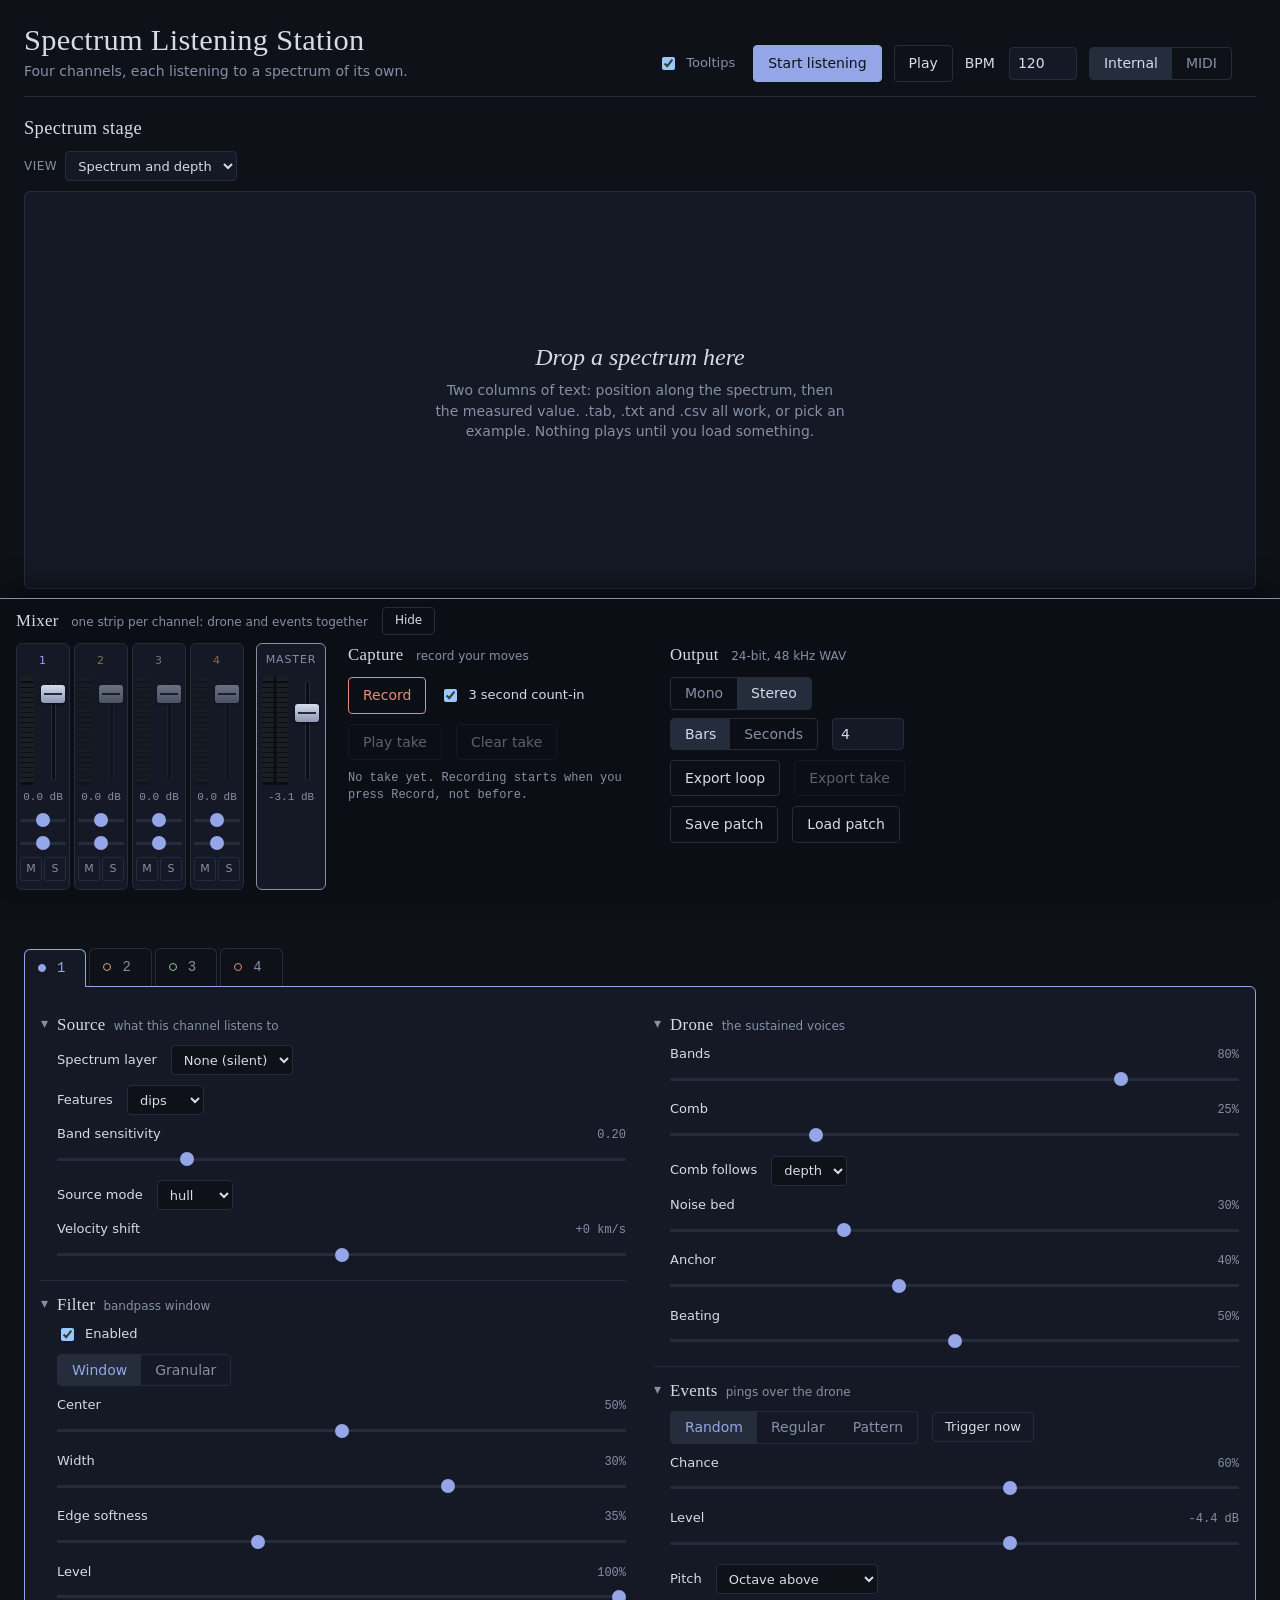
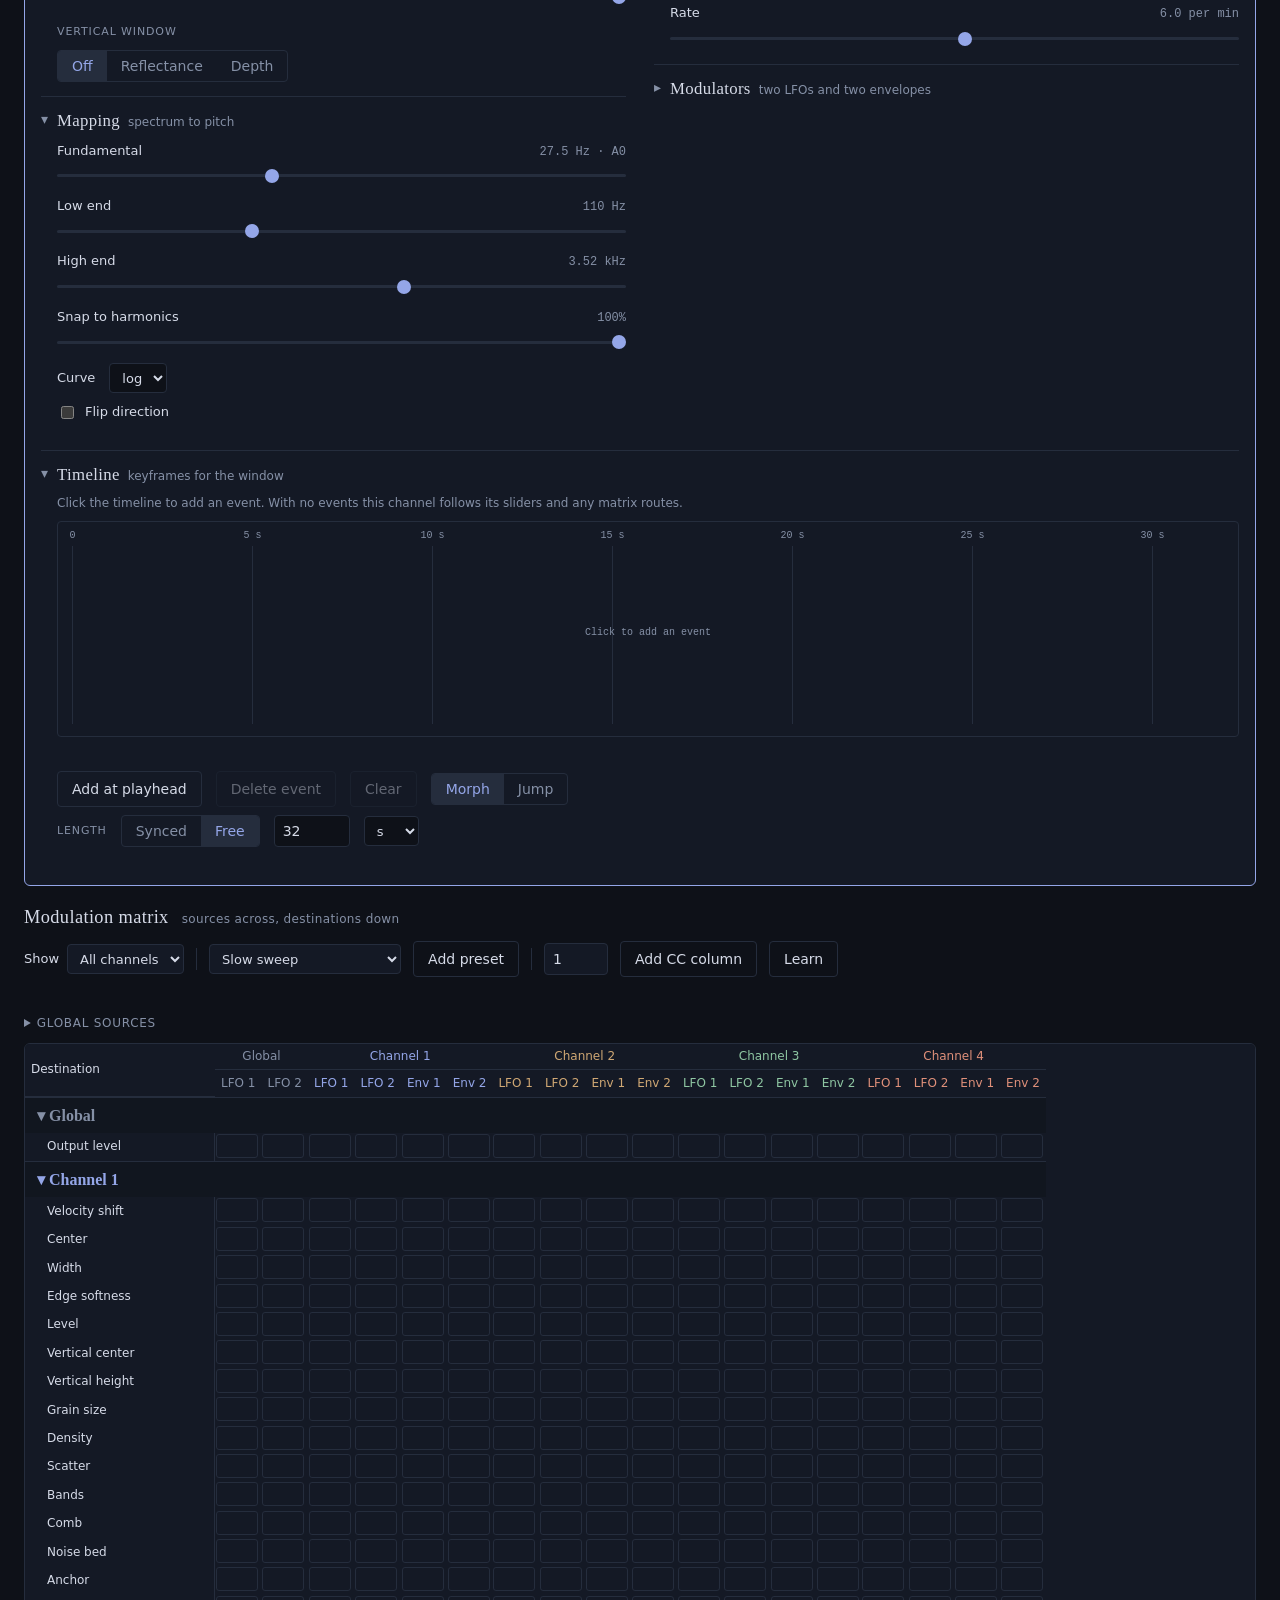
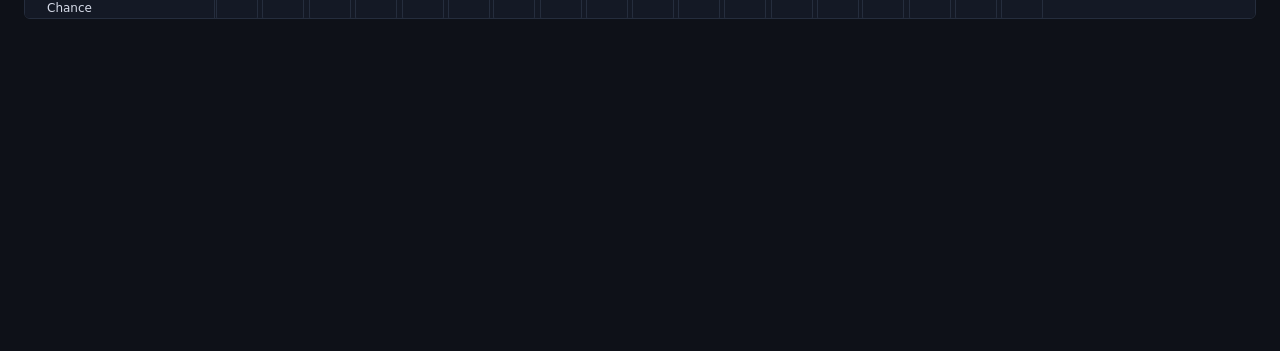
==== commit ef15f499: "Cut over: the channel architecture becomes index.html (Task 21) Retire the prototype: the new shell " ====
--- a/index.html
+++ b/index.html
@@ -1,1841 +1,47 @@
-<!doctype html><html><head><meta charset=utf8><meta name=viewport content="width=device-width,initial-scale=1,viewport-fit=cover"><style>:root{color-scheme:light;box-sizing:border-box;padding-top:env(safe-area-inset-top,0px);padding-bottom:env(safe-area-inset-bottom,0px)}html{scroll-padding-top:env(safe-area-inset-top,0px)}body{margin:0;padding:0;font:14px -apple-system,BlinkMacSystemFont,sans-serif;background:#fff;color:#000}img{max-width:100%}[hidden]:not([hidden=until-found i]){display:none!important}</style></head><body>
+<!doctype html>
+<html lang="en">
+<head>
+<meta charset="utf-8">
+<link rel="icon" href="data:,">
+<meta name="viewport" content="width=device-width, initial-scale=1">
 <title>Spectrum Listening Station</title>
-<meta name="claude:viewport-fit-sides" content="cover">
-<link rel="stylesheet" href="https://fonts.googleapis.com/css2?family=IBM+Plex+Mono:wght@400&family=IBM+Plex+Sans:wght@400;500&family=Spectral:ital,wght@0,300;0,500;1,300&display=swap">
-<style>
-/* Layout concept: one console. Left, the spectrum stage (plot, sweepable window, monitors).
-   Right, the instrument modules in a single scrolling column separated by hairlines. */
-:root {
-  --bg: #0e1118;
-  --panel: #141925;
-  --line: #252d3d;
-  --fg: #d6dbe8;
-  --dim: #8590a6;
-  --accent: #94a6e8;
-  --band: #d0a874;
-  --curve: #bcc6de;
-  --rec: #e0907a;
-  --display: 'Spectral', Georgia, 'Times New Roman', serif;
-  --ui: 'IBM Plex Sans', system-ui, -apple-system, 'Segoe UI', sans-serif;
-  --mono: 'IBM Plex Mono', ui-monospace, 'SFMono-Regular', Menlo, monospace;
-  color-scheme: dark;
-}
-* { box-sizing: border-box; }
-html, body { background: var(--bg); }
-body {
-  color: var(--fg); font-family: var(--ui); font-size: 14px; line-height: 1.45;
-  padding-left: max(16px, env(safe-area-inset-left, 0px));
-  padding-right: max(16px, env(safe-area-inset-right, 0px));
-  padding-block: 16px 28px;
-}
-button, select, input { font: inherit; color: inherit; }
-.app { max-width: 1480px; margin: 0 auto; display: flex; flex-direction: column; gap: 18px; }
-
-/* header */
-.top { display: flex; flex-wrap: wrap; gap: 12px 24px; align-items: flex-end; justify-content: space-between; padding-bottom: 14px; border-bottom: 1px solid var(--line); }
-.brand { min-width: 0; }
-h1 { margin: 0; font-family: var(--display); font-weight: 300; font-size: 1.9rem; letter-spacing: 0.01em; line-height: 1.1; text-wrap: balance; }
-.brand p { margin: 4px 0 0; color: var(--dim); max-width: 60ch; }
-.transport { display: flex; align-items: center; gap: 14px; }
-.meter { width: 110px; height: 6px; background: var(--line); border-radius: 3px; overflow: hidden; }
-.meter i { display: block; height: 100%; width: 0; background: var(--accent); transition: width 60ms linear; }
-
-.btn { background: transparent; border: 1px solid var(--line); border-radius: 4px; padding: 7px 14px; cursor: pointer; min-height: 34px; }
-.btn:hover:not(:disabled) { border-color: var(--dim); }
-.btn:focus-visible, select:focus-visible, input:focus-visible, canvas:focus-visible { outline: 2px solid var(--accent); outline-offset: 2px; }
-.btn:disabled { opacity: 0.4; cursor: default; }
-.btn.primary { background: var(--accent); border-color: var(--accent); color: #0e1118; font-weight: 500; }
-.btn.primary:hover:not(:disabled) { background: #a9b8ee; border-color: #a9b8ee; }
-.btn.rec { border-color: var(--rec); color: var(--rec); }
-.btn.rec.on { background: var(--rec); color: #0e1118; }
-
-/* grid */
-.grid { display: grid; grid-template-columns: minmax(0, 1fr); gap: 20px; }
-.stage { display: flex; flex-direction: column; gap: 10px; min-width: 0; }
-.bar { display: flex; flex-wrap: wrap; gap: 8px 14px; align-items: center; }
-.bar label { display: inline-flex; align-items: center; gap: 8px; color: var(--dim); font-size: 12px; letter-spacing: 0.04em; text-transform: uppercase; }
-select { background: var(--panel); border: 1px solid var(--line); border-radius: 4px; padding: 5px 8px; min-height: 30px; text-transform: none; letter-spacing: 0; font-size: 13px; color: var(--fg); }
-.files { display: flex; flex-wrap: wrap; gap: 6px; min-width: 0; }
-.chip { display: inline-flex; align-items: center; gap: 6px; border: 1px solid var(--line); border-radius: 999px; padding: 3px 4px 3px 12px; font-size: 13px; cursor: pointer; background: transparent; max-width: 100%; }
-.chip.on { border-color: var(--accent); color: var(--accent); }
-.chip span { overflow: hidden; text-overflow: ellipsis; white-space: nowrap; max-width: 24ch; }
-.chip button { background: transparent; border: 0; color: var(--dim); cursor: pointer; padding: 0 8px; font-size: 15px; line-height: 1; }
-
-.plotwrap { position: relative; border: 1px solid var(--line); border-radius: 6px; background: var(--panel); }
-#plot { display: block; width: 100%; height: clamp(260px, 44vh, 480px); touch-action: none; cursor: crosshair; }
-.empty { position: absolute; inset: 0; display: flex; flex-direction: column; align-items: center; justify-content: center; gap: 6px; text-align: center; padding: 20px; pointer-events: none; }
-.empty h2 { margin: 0; font-family: var(--display); font-weight: 300; font-style: italic; font-size: 1.5rem; }
-.empty p { margin: 0; color: var(--dim); max-width: 46ch; }
-.rangebar { margin-top: 6px; display: flex; flex-direction: column; gap: 6px; }
-.rangebar canvas { display: block; width: 100%; height: 54px; border: 1px solid var(--line); border-radius: 6px; background: var(--panel); touch-action: none; cursor: crosshair; }
-.rangebar canvas:focus-visible { outline: 2px solid var(--accent); outline-offset: 2px; }
-.rangerow { display: flex; flex-wrap: wrap; align-items: center; gap: 8px 10px; }
-.rangerow .btn { min-height: 30px; padding: 3px 12px; font-size: 13px; }
-.rangerow .rinfo { font-family: var(--mono); font-size: 12px; color: var(--dim); }
-.readout { font-family: var(--mono); font-size: 12px; color: var(--dim); min-height: 18px; overflow: hidden; text-overflow: ellipsis; white-space: nowrap; }
-.monitors { display: grid; grid-template-columns: 1fr 1fr; gap: 12px; }
-.monitors > div { min-width: 0; }
-.monitors canvas { display: block; width: 100%; height: 84px; border: 1px solid var(--line); border-radius: 4px; background: var(--panel); }
-.lbl { display: block; font-size: 11px; letter-spacing: 0.08em; text-transform: uppercase; color: var(--dim); margin-bottom: 4px; }
-
-/* controls */
-.controls { display: flex; flex-direction: column; min-width: 0; }
-.mod { padding: 14px 0 16px; border-top: 1px solid var(--line); display: flex; flex-direction: column; gap: 10px; }
-.mod:first-child { border-top: 0; padding-top: 0; }
-.mod h2 { margin: 0; font-family: var(--display); font-weight: 500; font-size: 1.05rem; letter-spacing: 0.02em; }
-.mod h2 small { font-family: var(--ui); font-weight: 400; font-size: 12px; color: var(--dim); margin-left: 8px; letter-spacing: 0; }
-.row { display: grid; grid-template-columns: 1fr auto; column-gap: 10px; align-items: baseline; }
-.row label { color: var(--fg); font-size: 13px; }
-.row output { font-family: var(--mono); font-size: 12px; color: var(--dim); text-align: right; min-width: 0; overflow-wrap: anywhere; }
-.row input[type=range] { grid-column: 1 / -1; margin-top: 4px; }
-.inline { display: flex; flex-wrap: wrap; gap: 8px 14px; align-items: center; }
-.inline label { display: inline-flex; align-items: center; gap: 8px; font-size: 13px; }
-.inline input[type=number] { width: 76px; background: var(--panel); border: 1px solid var(--line); border-radius: 4px; padding: 5px 8px; min-height: 30px; }
-.seg { display: inline-flex; border: 1px solid var(--line); border-radius: 4px; overflow: hidden; }
-.seg button { background: transparent; border: 0; padding: 5px 14px; cursor: pointer; min-height: 30px; color: var(--dim); }
-.seg button.on { background: var(--line); color: var(--fg); }
-.note { color: var(--dim); font-size: 12px; margin: 0; }
-.status { font-family: var(--mono); font-size: 12px; color: var(--dim); min-height: 18px; }
-.dot { display: inline-block; width: 8px; height: 8px; border-radius: 50%; background: var(--dim); margin-right: 8px; }
-.dot.rec { background: var(--rec); animation: pulse 1.1s ease-in-out infinite; }
-@keyframes pulse { 50% { opacity: 0.25; } }
-@media (prefers-reduced-motion: reduce) { .dot.rec { animation: none; } .meter i { transition: none; } }
-
-input[type=range] { -webkit-appearance: none; appearance: none; width: 100%; height: 22px; background: transparent; cursor: pointer; margin: 0; }
-input[type=range]::-webkit-slider-runnable-track { height: 3px; background: var(--line); border-radius: 2px; }
-input[type=range]::-moz-range-track { height: 3px; background: var(--line); border-radius: 2px; }
-input[type=range]::-webkit-slider-thumb { -webkit-appearance: none; width: 14px; height: 14px; border-radius: 50%; background: var(--accent); border: 0; margin-top: -5.5px; }
-input[type=range]::-moz-range-thumb { width: 14px; height: 14px; border-radius: 50%; background: var(--accent); border: 0; }
-
-
-/* tooltips */
-.tip { position: fixed; z-index: 60; max-width: 260px; padding: 7px 10px; background: #1b2232; border: 1px solid var(--dim); border-radius: 4px; font-size: 12px; line-height: 1.4; color: var(--fg); pointer-events: none; opacity: 0; transition: opacity 120ms; left: 0; top: 0; }
-.tip.on { opacity: 1; }
-.switch { display: inline-flex; align-items: center; gap: 8px; font-size: 13px; color: var(--dim); cursor: pointer; }
-@media (prefers-reduced-motion: reduce) { .tip { transition: none; } }
-
-/* filters */
-.fseg button { position: relative; padding: 5px 12px 5px 24px; }
-.fseg button::before { content: ''; position: absolute; left: 10px; top: 50%; width: 6px; height: 6px; margin-top: -3px; border-radius: 50%; border: 1px solid var(--dim); }
-.fseg button.en::before { background: var(--accent); border-color: var(--accent); }
-
-/* events */
-.steps { display: flex; flex-wrap: wrap; gap: 4px; }
-.steps button { width: 26px; height: 30px; border: 1px solid var(--line); background: transparent; border-radius: 3px; cursor: pointer; padding: 0; }
-.steps button.on { background: var(--accent); border-color: var(--accent); }
-.steps button.now { outline: 1px solid var(--fg); outline-offset: 1px; }
-#envc { display: block; width: 100%; height: 64px; border: 1px solid var(--line); border-radius: 4px; background: var(--panel); }
-[hidden] { display: none !important; }
-
-/* modulation */
-.lfo { display: flex; flex-direction: column; gap: 4px; padding: 8px 0 2px; border-top: 1px dashed var(--line); }
-.lfo:first-child { border-top: 0; padding-top: 0; }
-.lfohead { display: flex; align-items: center; gap: 10px; }
-.lfohead b { font-weight: 500; font-size: 13px; min-width: 44px; }
-.lfobar { flex: 1; height: 4px; background: var(--line); border-radius: 2px; position: relative; min-width: 40px; }
-.lfobar i { position: absolute; top: -3px; width: 3px; height: 10px; background: var(--accent); left: 50%; border-radius: 1px; }
-.route { display: grid; grid-template-columns: 74px minmax(0, 1fr) 30px; gap: 4px 8px; align-items: center; padding: 8px 0 4px; border-top: 1px dashed var(--line); }
-.route select { min-width: 0; width: 100%; }
-.route .amt { grid-column: 1 / -1; }
-.route .x { background: transparent; border: 1px solid var(--line); border-radius: 4px; color: var(--dim); cursor: pointer; min-height: 30px; }
-.route .x:hover { border-color: var(--dim); }
-/* dock: mixer, capture, output */
-body { padding-bottom: calc(var(--dockH, 0px) + 28px); }
-.dock { position: fixed; left: 0; right: 0; bottom: 0; z-index: 40; background: #0b0e14; border-top: 1px solid var(--dim); box-shadow: 0 -10px 28px rgba(0, 0, 0, 0.45); padding: 8px max(16px, env(safe-area-inset-right, 0px)) max(10px, env(safe-area-inset-bottom, 0px)) max(16px, env(safe-area-inset-left, 0px)); }
-.dockin { max-width: 1480px; margin: 0 auto; display: flex; flex-direction: column; gap: 8px; }
-.dhead { display: flex; align-items: center; gap: 14px; }
-.dhead h2, .dsec h2 { margin: 0; font-family: var(--display); font-weight: 500; font-size: 1.05rem; letter-spacing: 0.02em; }
-.dhead small, .dsec h2 small { font-family: var(--ui); font-weight: 400; font-size: 12px; color: var(--dim); margin-left: 8px; letter-spacing: 0; }
-.dhead .btn { min-height: 28px; padding: 2px 12px; font-size: 12px; }
-.dbody { display: flex; flex-wrap: wrap; gap: 10px 22px; align-items: flex-start; max-height: 52vh; overflow-y: auto; }
-.dock.min .dbody { display: none; }
-.dock .mod, .dock .mod:first-child { border-top: 0; padding: 0; min-width: 190px; max-width: 300px; }
-.mixer { display: flex; gap: 4px; }
-.strip { width: 54px; display: flex; flex-direction: column; align-items: center; gap: 5px; padding: 6px 4px 8px; border: 1px solid var(--line); border-radius: 6px; background: var(--panel); }
-.strip.gap { margin-left: 10px; }
-.strip.ev { border-color: #3a4560; }
-.strip.master { width: 70px; border-color: var(--dim); margin-left: 8px; }
-.strip.dim .vu, .strip.dim .fader { opacity: 0.45; }
-.sname { background: transparent; border: 0; color: var(--dim); font-size: 11px; letter-spacing: 0.08em; text-transform: uppercase; cursor: pointer; padding: 2px 8px; border-radius: 3px; min-height: 22px; }
-.sname:hover { color: var(--fg); }
-.sname.on { color: var(--accent); }
-.sname:focus-visible { outline: 2px solid var(--accent); }
-.smid { display: flex; gap: 6px; align-items: stretch; }
-.vu { display: block; background: #0a0d13; border-radius: 2px; }
-.fader { position: relative; width: 26px; height: 108px; touch-action: none; cursor: ns-resize; border-radius: 3px; }
-.fader:focus-visible { outline: 2px solid var(--accent); outline-offset: 2px; }
-.ftrack { position: absolute; left: 50%; top: 4px; bottom: 4px; width: 5px; margin-left: -2.5px; background: #0a0d13; border: 1px solid var(--line); border-radius: 3px; }
-.fcap { position: absolute; left: 1px; right: 1px; height: 18px; border-radius: 3px; background: linear-gradient(#d5dbea, #8d98b4); box-shadow: 0 1px 3px rgba(0, 0, 0, 0.6); }
-.fcap::after { content: ''; position: absolute; left: 3px; right: 3px; top: 8px; height: 2px; background: #232a3a; }
-.sdb { font-family: var(--mono); font-size: 11px; color: var(--dim); min-height: 16px; }
-.strip .pan { width: 46px; height: 18px; }
-.sbtns { display: flex; gap: 2px; }
-.sbtns button { width: 22px; height: 24px; border: 1px solid var(--line); background: transparent; border-radius: 3px; cursor: pointer; font-size: 11px; color: var(--dim); padding: 0; }
-.sbtns button:hover { border-color: var(--dim); }
-.sbtns .bm.on { background: #d0a874; border-color: #d0a874; color: #0e1118; }
-.sbtns .bs.on { background: #e8d98a; border-color: #e8d98a; color: #0e1118; }
-.dsec { display: flex; flex-direction: column; gap: 8px; }
-
-/* filter tabs */
-.ftabhead { display: flex; flex-wrap: wrap; align-items: flex-end; gap: 8px 24px; }
-.ftabhead h2 { margin: 0 0 8px; font-family: var(--display); font-weight: 500; font-size: 1.05rem; letter-spacing: 0.02em; }
-.ftabhead h2 small { font-family: var(--ui); font-weight: 400; font-size: 12px; color: var(--dim); margin-left: 8px; letter-spacing: 0; }
-.ftabs { display: flex; flex-wrap: wrap; gap: 3px; }
-.ftabs button { position: relative; background: transparent; border: 1px solid var(--line); border-bottom: 0; border-radius: 6px 6px 0 0; padding: 8px 18px 8px 30px; color: var(--dim); cursor: pointer; min-height: 38px; }
-.ftabs button:hover { color: var(--fg); }
-.ftabs button.on { background: var(--panel); color: var(--fg); border-color: var(--dim); position: relative; top: 1px; z-index: 1; }
-.ftabs button::before { content: ''; position: absolute; left: 12px; top: 50%; width: 7px; height: 7px; margin-top: -3.5px; border-radius: 50%; border: 1px solid var(--dim); }
-.ftabs button.en::before { background: var(--accent); border-color: var(--accent); }
-.ftabs button:focus-visible { outline: 2px solid var(--accent); outline-offset: -2px; }
-.fbody { border: 1px solid var(--line); border-radius: 0 6px 6px 6px; background: var(--panel); padding: 16px; display: grid; grid-template-columns: minmax(0, 1fr); gap: 22px; }
-@media (min-width: 900px) { .fbody { grid-template-columns: minmax(300px, 400px) minmax(0, 1fr); } }
-.fcol { display: flex; flex-direction: column; gap: 10px; min-width: 0; }
-.fcol h2 { margin: 0; font-family: var(--display); font-weight: 500; font-size: 1.05rem; letter-spacing: 0.02em; }
-.fcol h2 small { font-family: var(--ui); font-weight: 400; font-size: 12px; color: var(--dim); margin-left: 8px; letter-spacing: 0; }
-.cols { display: grid; grid-template-columns: repeat(auto-fit, minmax(300px, 1fr)); gap: 8px 32px; align-items: start; margin-top: 22px; }
-.cols .mod, .cols .mod:first-child { border-top: 1px solid var(--line); padding-top: 14px; }
-.fbody select, .fbody input[type=number] { background: var(--bg); }
-/* timeline */
-#tlc { display: block; width: 100%; height: clamp(150px, 24vh, 240px); border: 1px solid var(--line); border-radius: 4px; background: var(--panel); touch-action: none; cursor: crosshair; }
-.row input[type=range]:disabled { opacity: 0.3; cursor: default; }
-.dropveil { position: fixed; inset: 0; display: none; align-items: center; justify-content: center; background: rgba(14, 17, 24, 0.88); font-family: var(--display); font-style: italic; font-weight: 300; font-size: 2rem; z-index: 50; border: 2px dashed var(--accent); }
-.dropveil.on { display: flex; }
-</style>
-
-<div class="app">
-  <header class="top">
+<link rel="stylesheet" href="./src/ui/style.css">
+</head>
+<body>
+<noscript><p>This app needs JavaScript. Serve it over HTTP(S) and open it in a current browser.</p></noscript>
+<div class="app" id="app">
+  <header class="shell-top">
     <div class="brand">
       <h1>Spectrum Listening Station</h1>
-      <p>Load a spectrum from outside the audio band, move a window across it, record the motion, export what you heard.</p>
+      <p>Four channels, each listening to a spectrum of its own.</p>
     </div>
-    <div class="transport">
+    <div class="right">
       <label class="switch" data-tip="Show a short explanation when you hover over or focus a control."><input type="checkbox" id="chkTips" checked> Tooltips</label>
-      <div class="meter" aria-hidden="true"><i id="meterFill"></i></div>
-      <button class="btn primary" id="btnListen" disabled data-tip="Start or stop live audio. Nothing sounds until you press this.">Start listening</button>
+      <div id="transport"><!-- Task 20: transport controls --></div>
     </div>
   </header>
-
-  <div class="grid">
-    <section class="stage" aria-label="Spectrum stage">
-      <div class="bar">
-        <div class="files" id="chips"></div>
-        <button class="btn" id="btnOpen" data-tip="Load spectra from text files: two columns, position then value. You can also drop files anywhere.">Open files</button>
-        <input type="file" id="fileInput" multiple hidden>
-        <label data-tip="Eight meteorite reflectance spectra, 350 to 2520 nm.">Examples
-          <select id="selExample"><option value="">Meteorite spectra</option></select>
-        </label>
-      </div>
-      <div class="bar">
-        <label data-tip="Changes the axis labels only. The whole position range is always mapped across your pitch range.">X units
-          <select id="selUnit"><option>nm</option><option>µm</option><option>Å</option><option>cm⁻¹</option><option>x</option></select>
-        </label>
-        <label data-tip="Which spectral features become voices: absorption dips, emission peaks, or both.">Features
-          <select id="selPol"><option value="dips">Absorption dips</option><option value="peaks">Emission peaks</option><option value="both">Both</option></select>
-        </label>
-        <label data-tip="What the plot shows: the spectrum, its band depth after continuum removal, or both.">View
-          <select id="selView"><option value="both">Spectrum and depth</option><option value="spec">Spectrum</option><option value="depth">Depth</option></select>
-        </label>
-      </div>
-      <div class="plotwrap">
-        <canvas id="plot" tabindex="0" data-tip="Drag inside a filter to move it, drag an edge to resize it, scroll to change its width, or click empty space to put the selected filter there. Arrow keys work too." aria-label="Spectrum plot. Drag the window, drag its edges to resize, use arrow keys to move it."></canvas>
-        <div class="empty" id="empty">
-          <h2>Drop a spectrum here</h2>
-          <p>Two columns of text: position along the spectrum, then the measured value. .tab, .txt and .csv all work. Nothing plays until you load something and start listening.</p>
-        </div>
-      </div>
-      <div class="rangebar">
-        <canvas id="rng" tabindex="0" aria-label="Range selector. Drag the edges or the middle to choose a segment of the spectrum, then press Zoom." data-tip="Drag the edges to choose a segment of the spectrum, drag the middle to slide it, or drag across empty space to start a new one. Double-click to select everything."></canvas>
-        <div class="rangerow">
-          <button class="btn" id="btnZoom" disabled data-tip="Crop the spectrum to the selected segment. Bands, the continuum and the reflectance scale are recomputed for that segment. Your filter positions stay where they are, so set them after zooming.">Zoom to selection</button>
-          <button class="btn" id="btnZoomOut" disabled data-tip="Go back to the wider spectrum you zoomed in from.">Zoom out</button>
-          <span class="rinfo" id="rinfo"></span>
-        </div>
-      </div>
-      <div class="readout" id="readout"></div>
-      <div class="monitors">
-        <div><span class="lbl">Waveform</span><canvas id="scope"></canvas></div>
-        <div><span class="lbl">Spectrum, 30 Hz to 8 kHz</span><canvas id="ana"></canvas></div>
-      </div>
-    </section>
-
-    <aside class="controls" aria-label="Instrument controls">
-      <section aria-label="Filters">
-        <div class="ftabhead">
-          <h2>Filters <small>bandpass windows, summed</small></h2>
-          <div class="ftabs" id="fseg" role="tablist" aria-label="Choose filter"></div>
-        </div>
-        <div class="fbody" role="tabpanel">
-          <div class="fcol">
-        <div class="inline">
-          <label data-tip="Turn the selected filter on or off. Enabled filters are added together."><input type="checkbox" id="chkFon"> Enabled</label>
-        </div>
-        <div class="inline"><span class="seg" id="fmode" role="group" aria-label="Filter type"><button type="button" data-g="0" class="on" data-tip="An ordinary window that stays where you put it.">Window</button><button type="button" data-g="1" data-tip="Scatters short grains of window across a region of the spectrum, the way a granular processor scatters grains across a sample. Center and width set the region.">Granular</button></span></div>
-        <div data-sl="fc"></div>
-        <div data-sl="fw"></div>
-        <div data-sl="fs"></div>
-        <div data-sl="fl"></div>
-        <div class="inline"><span class="seg" id="vmode" role="group" aria-label="Vertical window"><button type="button" data-v="0" class="on" data-tip="No vertical window. Only the horizontal window applies.">Vertical off</button><button type="button" data-v="1" data-tip="Only parts of the spectrum whose reflectance is inside the vertical window sound.">Reflectance</button><button type="button" data-v="2" data-tip="Only parts of the spectrum whose absorption depth is inside the vertical window sound. Low values isolate the faint features, high values the deep ones.">Depth</button></span></div>
-        <div data-vert hidden>
-          <div data-sl="vy"></div>
-          <div data-sl="vh"></div>
-          <div data-sl="vq"></div>
-        </div>
-        <div data-gran hidden>
-          <div data-sl="gz"></div>
-          <div data-sl="gd"></div>
-          <div data-sl="gx"></div>
-          <div data-sl="gt"></div>
-          <div data-sl="gp"></div>
-          <div data-sl="gj"></div>
-        </div>
-        <div class="inline">
-          <button class="btn" id="btnSweep" aria-pressed="false" data-tip="Moves the selected filter slowly across the spectrum.">Auto-sweep</button>
-          <label data-tip="Time for one trip from one end of the spectrum to the other.">Seconds per pass <input type="number" id="numSweep" min="4" max="600" step="1" value="60"></label>
-          <label data-tip="Ping-pong reverses at the ends. Loop wraps around.">Mode <select id="selSweep"><option value="pingpong">Ping-pong</option><option value="loop">Loop</option></select></label>
-        </div>
-          </div>
-          <div class="fcol">
-            <h2>Timeline <small id="tlTitle">filter 1</small></h2>
-        <canvas id="tlc" tabindex="0" aria-label="Timeline for the selected filter" data-tip="Click empty space to add an event, then drag it in time and in center. Click an existing event to select it. Drag the time ruler or the dashed playhead to move the playhead. Delete removes the selected event. Escape lets go."></canvas>
-        <div class="inline">
-          <button class="btn primary" id="btnTlPlay" disabled aria-pressed="false" data-tip="Run or pause this filter's timeline. It needs audio running, so Play also starts listening. Recording, takes and exports always play timelines from the start.">Play</button>
-          <button class="btn" id="btnTlRestart" disabled data-tip="Send the playhead back to the start.">Restart</button>
-          <button class="btn" id="btnTlAdd" disabled data-tip="Add an event at the playhead, holding what this filter sounds like right now.">Add at playhead</button>
-          <button class="btn" id="btnTlDel" disabled data-tip="Delete the selected event.">Delete event</button>
-          <button class="btn" id="btnTlClear" disabled data-tip="Remove every event from this filter's timeline.">Clear</button>
-        </div>
-        <div class="inline">
-          <span class="seg" id="tlMode" role="group" aria-label="Transition between events"><button type="button" data-m="morph" class="on" data-tip="Glide smoothly from each event to the next.">Morph</button><button type="button" data-m="jump" data-tip="Switch instantly at each event and hold.">Jump</button></span>
-          <label data-tip="Length of the timeline. It repeats. A loop export stretches it to fit a whole number of times.">Length <input type="number" id="numTl" min="2" max="600" step="1" value="32"> s</label>
-        </div>
-        <p class="note" id="tlNote"></p>
-          </div>
-        </div>
-      </section>
-      <div class="cols">
-      <section class="mod">
-        <h2>Mapping <small>spectrum to pitch</small></h2>
-        <div data-sl="f0"></div>
-        <div data-sl="fLo"></div>
-        <div data-sl="fHi"></div>
-        <div data-sl="snap"></div>
-        <div class="inline">
-          <label data-tip="Logarithmic spaces the spectrum evenly by octave. Linear spaces it evenly in Hz.">Curve <select id="selCurve"><option value="log">Logarithmic</option><option value="lin">Linear</option></select></label>
-          <label data-tip="Reverse which end of the spectrum is the low pitch."><input type="checkbox" id="chkFlip"> Flip direction</label>
-        </div>
-      </section>
-      <section class="mod">
-        <h2>Voices</h2>
-        <div data-sl="bands"></div>
-        <div data-sl="comb"></div>
-        <div class="inline"><label data-tip="What the comb partials follow: how deep the absorption is, or the raw reflectance level.">Comb follows <select id="selComb"><option value="depth">Band depth</option><option value="refl">Raw level</option></select></label></div>
-        <div data-sl="noise"></div>
-        <div data-sl="anchor"></div>
-        <div data-sl="beat"></div>
-        <div data-sl="sens"></div>
-        <div class="inline"><span class="seg" id="fmEng" role="group" aria-label="Synthesis engine"><button type="button" data-e="0" class="on" data-tip="Bands and events are sums of sine partials.">Additive</button><button type="button" data-e="1" data-tip="Bands and events become small FM voices: each carrier is bent by up to two modulators. The comb, noise and anchor stay as they are.">FM</button></span></div>
-        <div data-fm hidden>
-          <div class="inline"><label data-tip="How the operators are connected. Stack: modulator 2 bends modulator 1, which bends the carrier. Parallel: both bend the carrier. Twin: one modulator bends two slightly detuned carriers.">Algorithm <select id="selFmAlgo"><option value="0">Pair</option><option value="1">Stack</option><option value="2">Parallel</option><option value="3">Twin carriers</option></select></label>
-          <span class="seg" id="fmSrc" role="group" aria-label="Modulator source"><button type="button" data-s="data" class="on" data-tip="Modulators take their pitch from neighboring spectral bands, and the index follows absorption depth.">Spectrum</button><button type="button" data-s="manual" data-tip="Set modulator ratios and a fixed index yourself.">Manual</button></span></div>
-          <div data-sl="fmi"></div>
-          <div data-fmman hidden><div data-sl="fmr1"></div><div data-sl="fmr2"></div></div>
-        </div>
-      </section>
-      <section class="mod">
-        <h2>Events <small>pings over the drone</small></h2>
-        <div class="inline">
-          <span class="seg" id="evMode" role="group" aria-label="Event timing"><button type="button" data-m="random" class="on" data-tip="Events arrive at random, at an average rate.">Random</button><button type="button" data-m="regular" data-tip="Events arrive at a steady interval, with optional jitter.">Regular</button><button type="button" data-m="pattern" data-tip="Events follow a step pattern that you draw.">Pattern</button></span>
-          <button class="btn" id="btnTrig" disabled data-tip="Play one event now, to audition the envelope and pitch.">Trigger now</button>
-        </div>
-        <div data-sl="ev"></div>
-        <div data-sl="evl"></div>
-        <div data-mode="random"><div data-sl="rpm"></div></div>
-        <div data-mode="regular"><div data-sl="interval"></div><div data-sl="jit"></div></div>
-        <div data-mode="pattern">
-          <div class="inline" style="margin-bottom:6px"><label data-tip="Number of steps in the pattern, 2 to 16.">Steps <input type="number" id="numSteps" min="2" max="16" step="1" value="8"></label></div>
-          <div data-sl="stepSec"></div>
-          <div class="steps" id="steps" data-tip="Click steps to switch them on or off. The pattern repeats. In a loop export it restarts at the top of the loop."></div>
-        </div>
-        <span class="lbl">Envelope</span>
-        <canvas id="envc" aria-label="Event envelope shape"></canvas>
-        <div data-sl="ea"></div>
-        <div data-sl="eh"></div>
-        <div data-sl="ed"></div>
-        <div class="inline"><label data-tip="Pitch of an event relative to the band it comes from.">Pitch <select id="selOct"><option value="-1">Octave below</option><option value="0">Same</option><option value="1">Octave above</option><option value="2">Two octaves above</option></select></label></div>
-      </section>
-      <section class="mod">
-        <h2>Modulation <small>LFOs to controls</small></h2>
-        <div id="lfos"></div>
-        <div id="routes"></div>
-        <div class="inline"><button class="btn" id="btnRoute" data-tip="Connect an LFO to a control. Up to eight routes.">Add route</button></div>
-        <p class="note">Pitch controls (fundamental, range, snap, beating) cannot be routed. That keeps loops seamless. In a loop export, LFO rates round to whole cycles per loop.</p>
-      </section>
-      </div>
-    </aside>
-  </div>
+  <section id="stage" class="shell-section" aria-label="Spectrum stage">
+    <h2>Spectrum stage</h2>
+    <div id="stage-host"><!-- Task 17b fills this: plot, range selector, monitors, readout --></div>
+    <div id="layers"></div>
+  </section>
+  <section id="channels" class="shell-section" aria-label="Channels"><!-- Task 18 --></section>
+  <section id="matrix" class="shell-section" aria-label="Modulation matrix"><h2>Modulation matrix <small>sources across, destinations down</small></h2></section>
 </div>
-<div class="dropveil" id="veil">Drop spectra or a patch</div>
-<div class="dock" id="dock" role="region" aria-label="Mixer, capture and output">
-  <div class="dockin">
-    <div class="dhead"><h2>Mixer <small>V1–V4: voices through each filter · E1–E4: events through each filter</small></h2><button class="btn" id="dockToggle" aria-expanded="true" data-tip="Collapse or expand the mixer, capture and output panel.">Hide</button></div>
-    <div class="dbody">
-      <div class="mixer" id="mixer"></div>
-      <section class="mod">
-        <h2>Capture <small>record your motion</small></h2>
-        <div class="inline">
-          <button class="btn rec" id="btnRec" disabled data-tip="Start recording your control movements. Nothing before you press this is captured.">Record</button>
-          <label data-tip="Wait three seconds after pressing Record before capture begins."><input type="checkbox" id="chkCount" checked> 3 second count-in</label>
-        </div>
-        <div class="inline">
-          <button class="btn" id="btnPlay" disabled data-tip="Replay your recorded movements, so you can hear them.">Play take</button>
-          <button class="btn" id="btnClear" disabled data-tip="Discard the recorded take.">Clear take</button>
-        </div>
-        <div class="status" id="takeInfo"><span class="dot"></span>No take yet. Recording starts when you press Record, not before.</div>
-      </section>
-      <section class="mod">
-        <h2>Output <small>24-bit, 48 kHz WAV</small></h2>
-        <div class="inline">
-          <span class="seg" role="group" aria-label="Channels"><button id="segMono" class="on" type="button" data-tip="One channel.">Mono</button><button id="segStereo" type="button" data-tip="Two channels. Bands are spread by position and noise is decorrelated.">Stereo</button></span>
-          <label data-tip="Length of an exported loop. Everything repeats without a seam.">Loop length <input type="number" id="numLoop" min="8" max="300" step="1" value="48"> s</label>
-        </div>
-        <div class="inline">
-          <button class="btn" id="btnExpLoop" disabled data-tip="Render a seamless loop of the current settings, including LFOs and events.">Export loop</button>
-          <button class="btn" id="btnExpTake" disabled data-tip="Render your recorded take, with all its movements, LFOs and events.">Export take</button>
-          <label data-tip="Fade in and out applied to an exported take.">Take fades <input type="number" id="numFade" min="0" max="10" step="0.5" value="2"> s</label>
-        </div>
-        <div class="inline">
-          <button class="btn" id="btnSavePatch" disabled data-tip="Save the spectrum, all settings and the take as a JSON file.">Save patch</button>
-          <button class="btn" id="btnLoadPatch" data-tip="Load a patch saved earlier.">Load patch</button>
-          <input type="file" id="patchInput" accept=".json,application/json" hidden>
-        </div>
-        <div class="status" id="msg" role="status" aria-live="polite"></div>
-      </section>
-    </div>
-  </div>
-</div>
+<div class="dock" id="dock"><!-- Task 20: mixer, capture, output --></div>
+<div class="dropveil" id="dropveil">Drop spectrum files to add layers</div>
 <div class="tip" id="tip" role="tooltip"></div>
-
 <script>
-(() => {
-'use strict';
-/* ============ constants ============ */
-const EXAMPLES = ["mgp124|Allende|CV3|350|5|0.063946|0.120461|AABHDlGEIaKELLMjN7PLQJRPSnTlUjVYWfXTXuX3YIYaY1ZYZyaEaebLbucIcacjc9dpeeflgahYhyiNiWieiWiWiei5jTjukIkjksksk9lGlPlYlpmEmVmemnnCncn/oaoso9pPpYpYpyqEqeqnqwqwqwq5rTrcrcrTrKrKrKrKrKq5qnqEpppPo9o9o9o0osoaoIn3nunununununun3n/oIoIn/n/n/oRojo0o9o9pGpGpPpYpgpYpPpYpppypppgpYpYpgpgpypyp7p7p7qEqNqVqeqeqeqVqnqwrCrTrlrur/sIsRsjsrtGtYtyt7uEuVueununununununuwvBvKvTvcvlvuv/wIwIwIwRwjw0w9w9w9xGxGw9w9xXxyyEyVyeywzBzTzczlzTy5ynyVyEx7x7yVywzKzczlz20R0r09091G1P1X1g1p1y1p1y2E2M2n2n2w25253B3B3T3T3T3K2525253K3T3c3l3l3l3t3t3t3l3t323/3/3/3t3l3l3t323/4I4R4R4I323t3l3l3t3232323232323t3t323/3/3/4I4I4R4a4i4i4a4a4I4R4R4R3/3t3l3c3l3l3t324I4R4a4i4a4R4I3/3/4I4a4i4a4I3/3/4I4I4I3/[base64]/B/K/l/2/////2/T+e979p9y", "mgp094|Murchison|CM2|350|5|0.03999|0.059653|AAA/[base64]/[base64]/Z/m/N/A+b+B+B+n/Z///////z/A+n+b+O+n/A/z///Z+0+O+O+b/A/Z/m/N+b+B+B+b+n+b+n+0/Z/Z/Z/N+n+O+O+n/A+0/A/A/N/N/N/N/A/A/A/N/N/A+n+b+n+b+O+B+O+0+0+0+n+b+b/A/[base64]", "mgp078|Orgueil|CI|350|5|0.01864|0.05328|AABMCMDFESF4GxHqI9KdMDNPOIPIPuQ7SNUAVmWyXZX/YlZSZ4aebXcXc9d3edfcgDhPi1kUlhm0oAo5pmp5qyrZr/[base64]/G/Z/Z/Z/Z/Z/Z/Z/Z/Z/Z/Z/Z/Z/Z/Z/Z/Z/Z/Z/Z/Z/Z/Z/Z/Z/Z/Z/Z/Z/Z/Z/Z/Z/Z/Z/Z/Z/Z/Z/Z/Z/Z/Z/Z/Z/Z/Z/Z/Z/Z/Z/Z/Z/Z/Z/Z/Z/Z/Z/Z/Z/Z/Z/Z/Z/Z/Z/Z/Z/Z/Z/Z/Z/Z/Z/Z/Z/Z/Z/Z/G+z+f+z+z+z+z+z+z+f+f+f+f+z+z+z+f+f+f+f+f+f+f+f+f+f+f+f+z+z+z+f+f+f+f+f+f+f+f+z+z/G+z+z+f+f+f+f+f+f+f+f+f+f+f+f+f+f+f+f+f+f+f+f/G/Z/s/Z/s/s///s/s/Z/Z/Z/Z/Z/Z/Z/G+z+f+M959m9m9T9A8m8T8A7a7H6060606060606060606h6O5757575757575757575757575757575757575757575757575n474V4B4B4B", "mgp084|Alais|CI|350|5|0.01981|0.067793|AAAAAXA7BjCMC1DTD2EkFfGlHmIaI9JyKyL4MtNQNtN5OFOWO6PdP0QXQ6RpSeTYUNUwVTV8W3XrYsZJZmZ4aPabaybVbnb4cEcKcbcnczc5dEdKdQdQdWdid5eFdtdidneWe0fFe/[base64]/vQvWvivov5v/wXwuxLxXxXxdxdxjxpx0x6x6yGyMySyGyGySyjyvy6zGzMzjz1z70B0B0M0S0q1B1T1e1e1e1w182f2w3I3N3N3C2w2w3I3f324O4l4r4x495I5a5m5g5U5a536U6g6g6g6g6s697V7g7y747+8D8V8h8h8h8h8s8s8y9E9V9b9V9V9h9++W+c+c+c+c+h+h+z/F/c/i/i/t/z/5/////5/o/[base64]", "mgn003|Abee|E4|350|5|0.06579|0.130989|AABCBbCVDGDPDKD0EAERElEuE2FLFfGEGNGVGqHCHTHbIFINIJIFIZIqI+I2IyI2IyI6I+JLJwKFKdK2KyKyK2LoLgJkKiMJK/MmLbL0L0LXLwLwMFMVMuM6NoN4OiOuPTPwQJQaQyQyQ/RgR1SFSeSeSqTDTPTYTUTUT5UWUeUiUzUmUmUuUqUmUiUmUeUaUaUWUmUqUzUzU/U/U7UzU7VHVsWWWmXLXkX9YJYOYWYqY7ZDZDZUZtZ1Z1Z1aFaWaSaWama3a/bQbQbIbgbpb5bxcacrcvc7c/[base64]/4P4c4g4k404440445R5e5u5e525u6L6o6T6w6569657B7e7a7e7q7q7q7m7/8L8k8w8o8w899F9W9W9a9a9m9u9q9y+L+c+1+9/J/7///3+99u9i", "mgn033|Allegan|H5|350|5|0.151|0.259|AAByEcHaKFMJOhPaQAQ5RfSqUJVVXHXHYAY5ZeaXbQb2dCdoehfHftglhLiEiXiqkJkvl7m0n/[base64]/hLi9jjkJkJlCl7m0n/olpxqXqqrjsctCtouOuzvZvsv/wlxLxexxxxyXyXy9zQzjz2z20c0c1C1U1n162N2N3G3G3Z3Z3/4S4l5L5e6E6X6q7Q7j728J8J8J8u9B9U9n9n96+z/G/Z/Z/s///////////////////////s/s/Z/Z/G/G/G/G+g+N+N969B9B8c8J8J7j696X5x5e5L4l4l3s3Z3G2N1U0v0c0JzjyqyXxxxew4vsvZuzuOtVtCsvr2rjrQqXqEpepLoSn/nsnZm0mOmOlVlVlCkvkckcj2jjjQiqiqiqiEhehehehehLg4g4g4gSgSgSgSgSgSgSglglgSgSglglglglg4g4hLhLhLhehxhxhxhxiXiqiqi9i9jjj2j2kckvlClVlVlVl7mhmhm0nGnGnZn/oSolpLpepxqEqEqXq9q9rjr2sJsJscsvsvtVtCtot7t7uOuguzvGvGvGvsvsv/wSwSwSwSwlw4w4xexexexxxxxxyXyXyqyqy9y9zjzQzQzjzj0J0c0v0v0v1U1U1U1n16162N2N2z2z2z3G3G3G3Z3/3/3/3/3s3s3s3s", "mgp073|Angra_dos_Reis|ACANOM|350|5|0.045899|0.248905|AAAFALAQAVAgAgAqA1A6A6BABFBFBFBFBAA6A6A6A1AwAwAwAwAwAwA1A6A6BABFBFBKBaBvB/CPCZCpCpCvC0C5DEDJDZDeDpDzEDEOETEeEuFDFYFoF4GIGdGyHHHhH8IWIsJBJbJ2KQKwLALaLvMKMkM/NUNeNpNuN5N5N+ODODODN5N0NuNuNuNuNuNkNeNZNUNPNJM/M5MvMfMaMKMEL6LvLlLaLVLKLKLFLALALALAK6K1K1K6LALKLVLVLVLaLaLlLlLvL1MEMUMkM5NENUNkN0N+OJOTOjOzPIPdP4QNQdQyRCRXRsR8SXSxTGTbTrUGUbU7VVV1WKWkW/[base64]/01010q0l0a0V0Q0F0F0A0A0Az7z7z1z1z1z1zwzwzrzrzrzwzwz1z1z1zwzwz10A0F0K0K0Q0V0g0g0l0q0q0v010/1F1K1P1f1q10162E2P2Z2p2+3O3Z3e3u3+4O4j4z5D5S5o596H6X6n687M7h728M8m9B9Q9b9m97+V+q/A/V/l/6////////", "mgp009|Casey_County|IA|350|5|0.1145|0.335|AAAlA4BmCLCwDDDfDxEgEpFOFqGGGiG+HjH/IbJAJSJuKKKTKdKvK4LLLLLeLwLwL5MMMVMxNENWNpN7OFOOOOOXOhOqPGPPPiP0QQQQQQQZQjQ1Q+RIRRRaRaRaR2R/[base64]/kRkRkbkkk3lAlJlJlclclllumBmBmBmTmTmTmmmvm5nLnUnUnUnUnLnLnUnenennnwn6oMoVoooxoxpEpNpNpWpWpgppp8qFqFqOqXqqqzqzrGrPrPrPriririr0r0r+sHsQsZsZsjsss1s1s/tItatktkttttt2uJuSuSububululu3u3vKvKvKvTvmvvv4wCwLwLwUwdwdwnwnwww5xDxMxVxVxoxoxxx6yNyNyNyNyfyyyyyyyyy7y7zOzXzXzgzqzqzqzqzqzqz8z80G0G0G0Y0Y0Y001H1Q1Q1Q1Z1i1s111+1+2R2R2a2j2t2t222/3J3b3b3k3u4A4A4K4K4T4c4c4v445B5B5B5B5U5d5m5w6C6C6C6V6V6e6x6x66667N7N7N7N7f7f7o7o7o7o7y778E8E8E8X8X8p8p8z889F9P9P9P9h9h90909099+G+G+Q+Q+Q+Q+Z+i+r+r+r+1+1+1+1++/H/R/R/a/a/j/s/s///2/////////s/R/R"];
-const M = 512, MAXB = 10, COMB = 64, NK = 20, SR = 48000, NF = 4;
-const MASTER = 2.0, BAND_AMP = 0.16, COMB_AMP = 0.05, NOISE_AMP = 0.05, ANCHOR_AMP = 0.14, PING = 0.33;
-const $ = (s, r = document) => r.querySelector(s);
-const clamp = (v, a, b) => Math.min(b, Math.max(a, v));
-const mulberry32 = a => () => { a |= 0; a = a + 0x6D2B79F5 | 0; let t = Math.imul(a ^ a >>> 15, 1 | a); t = t + Math.imul(t ^ t >>> 7, 61 | t) ^ t; return ((t ^ t >>> 14) >>> 0) / 4294967296; };
-
-/* ============ state ============ */
-const KC = ['c1', 'c2', 'c3', 'c4'], KW = ['w1', 'w2', 'w3', 'w4'], KS = ['s1', 's2', 's3', 's4'], KL = ['l1', 'l2', 'l3', 'l4'];
-const FD = [[.5, .3, .35], [.25, .15, .35], [.6, .15, .35], [.85, .15, .35]];
-const P = {};
-for (let i = 0; i < NF; i++) { P[KC[i]] = FD[i][0]; P[KW[i]] = FD[i][1]; P[KS[i]] = FD[i][2]; P[KL[i]] = 1; }
-Object.assign(P, { snap: 1, beat: .5, noise: .3, anchor: .4, bands: .8, comb: .25, gain: .7, f0: 27.5, fLo: 110, fHi: 3520, ev: .6, evl: .6 });
-const KZ = ['z1', 'z2', 'z3', 'z4'], KD = ['d1', 'd2', 'd3', 'd4'], KX = ['x1', 'x2', 'x3', 'x4'];
-for (let i = 0; i < NF; i++) { P[KZ[i]] = .4; P[KD[i]] = .5; P[KX[i]] = .7; }
-const KY = ['y1', 'y2', 'y3', 'y4'], KH = ['h1', 'h2', 'h3', 'h4'], KQ = ['q1', 'q2', 'q3', 'q4'], KM = ['vm1', 'vm2', 'vm3', 'vm4'];
-for (let i = 0; i < NF; i++) { P[KY[i]] = .5; P[KH[i]] = 1; P[KQ[i]] = .35; P[KM[i]] = 0; }
-P.fmi = .5; P.fmr1 = .3; P.fmr2 = .6;
-const RATIOS = [0.5, 1, 1.5, 2, 3, 4, 5, 7], ratioOf = v => RATIOS[Math.round(clamp(v, 0, 1) * 7)];
-const PKEYS = Object.keys(P);
-const S = {
-  curve: 'log', flip: false, pol: 'dips', sens: .2, combSrc: 'depth', view: 'both', loopLen: 48, stereo: false, fade: 2, tips: true,
-  sel: 0, fon: [true, false, false, false],
-  evt: { mode: 'random', rpm: 6, interval: 10, jit: .3, steps: 8, stepSec: 3, oct: 1, pat: [1, 0, 0, 1, 0, 1, 0, 0, 1, 0, 0, 1, 0, 1, 0, 0].map(Boolean), env: { a: .03, h: 0, d: 1.2 } },
-  lfo: [{ shape: 'sine', rate: .1, ph: 0, seed: 17 }, { shape: 'tri', rate: .05, ph: .25, seed: 1017 }, { shape: 'drift', rate: .2, ph: .5, seed: 2017 }],
-  mod: [],
-  fm: { on: false, algo: 0, src: 'data' },
-  mix: Array.from({ length: NF * 2 }, () => ({ fader: 60 / 66, pan: 0, mute: false, solo: false })),
-  tl: Array.from({ length: NF }, () => ({ len: 32, mode: 'morph', ev: [], run: false })),
-  gran: Array.from({ length: NF }, (_, i) => ({ on: false, dur: 1.2, speed: 0, wj: .4, seed: 101 * (i + 1) })),
-  sweep: { on: false, secs: 60, mode: 'pingpong', dir: 1 }
-};
-const SHAPES = [['sine', 'Sine'], ['tri', 'Triangle'], ['ramp', 'Ramp'], ['square', 'Square'], ['steps', 'Random steps'], ['drift', 'Random drift']];
-const DEST = [];
-for (let i = 0; i < NF; i++) DEST.push([KC[i], `Filter ${i + 1} center`], [KW[i], `Filter ${i + 1} width`], [KS[i], `Filter ${i + 1} softness`], [KL[i], `Filter ${i + 1} level`], [KZ[i], `Filter ${i + 1} grain size`], [KD[i], `Filter ${i + 1} grain density`], [KX[i], `Filter ${i + 1} grain scatter`]);
-for (let i = 0; i < NF; i++) DEST.push([KY[i], `Filter ${i + 1} vertical center`], [KH[i], `Filter ${i + 1} vertical height`]);
-DEST.push(['fmi', 'FM index'], ['bands', 'Bands level'], ['comb', 'Comb level'], ['noise', 'Noise level'], ['anchor', 'Anchor level'], ['ev', 'Event chance'], ['evl', 'Event level'], ['gain', 'Output level']);
-const DR = {};
-DEST.forEach(([k]) => { DR[k] = KW.includes(k) || KH.includes(k) ? [0.02, 1] : [0, 1]; });
-let specs = [], cur = -1, A = null, take = null;
-let ctx = null, eng = null, listening = false;
-let dirty = true, plotDirty = true, hoverU = null;
-let rec = null, playing = null;
-let PE = P, clockFree = 0, evPrev = -1e-6, lastUpd = 0;
-const fsegBtns = [], lfoSel = [], lfoBars = [];
-let stepBtns = [], nowStep = -1;
-let selEv = null, tlDirty = true, curClock = 0;
-const tlPos = [0, 0, 0, 0];
-const C = {};
-
-/* ============ helpers ============ */
-const NOTES = ['C', 'C#', 'D', 'D#', 'E', 'F', 'F#', 'G', 'G#', 'A', 'A#', 'B'];
-const noteName = f => { const n = Math.round(12 * Math.log2(f / 440) + 69); return NOTES[((n % 12) + 12) % 12] + (Math.floor(n / 12) - 1); };
-const fmtHz = f => f < 1000 ? f.toFixed(f < 100 ? 1 : 0) + ' Hz' : (f / 1000).toFixed(2) + ' kHz';
-const fmtX = v => { const a = Math.abs(v); return String(+v.toFixed(a < 10 ? 3 : a < 100 ? 2 : a < 1000 ? 1 : 0)); };
-const unit = () => specs[cur] ? specs[cur].unit : 'x';
-const say = t => { $('#msg').textContent = t; };
-const sample = (arr, u) => { const p = clamp(u, 0, 1) * (M - 1), i = Math.floor(p), j = Math.min(M - 1, i + 1), f = p - i; return arr[i] * (1 - f) + arr[j] * f; };
-
-function mapF(u, p, flip, curve) {
-  const v = flip ? 1 - u : u;
-  return curve === 'lin' ? p.fLo + (p.fHi - p.fLo) * v : p.fLo * Math.pow(p.fHi / p.fLo, v);
-}
-function snapF(f, p, snap) {
-  const h = Math.max(2, Math.round(f / p.f0));
-  return Math.exp(Math.log(f) * (1 - snap) + Math.log(h * p.f0) * snap);
-}
-function winOne(u, c, w, s) {
-  if (w >= 0.999) return 1;
-  const half = w / 2, d = Math.abs(u - c), inner = half * (1 - s), outer = half * (1 + s) + 1e-6;
-  if (d <= inner) return 1;
-  if (d >= outer) return 0;
-  return 0.5 * (1 + Math.cos(Math.PI * (d - inner) / (outer - inner)));
-}
-/* Vertical window: gates a partial by the strength of the spectrum at its position (reflectance or depth), on top of the horizontal window. */
-function vwin(u, p, i) {
-  const m = Math.round(p[KM[i]] || 0); if (!m || !A) return 1;
-  const h = p[KH[i]]; if (h >= 0.999) return 1;
-  return winOne(m === 1 ? sample(A.r, u) : sample(A.d, u) / (A.dmax || 1), p[KY[i]], h, p[KQ[i]]);
-}
-function winAll(u, p, fon) {
-  let k = 1; const gm = p.gm, gr = p.gr;
-  for (let i = 0; i < NF; i++) if (fon[i] && !(gm && gm[i])) k *= 1 - winOne(u, p[KC[i]], p[KW[i]], p[KS[i]]) * p[KL[i]] * vwin(u, p, i);
-  if (gr) for (let j = 0; j < gr.length; j++) { const g = gr[j]; k *= 1 - winOne(u, g[0], g[1], g[2]) * g[3] * vwin(u, p, g[4]); }
-  return 1 - k;
-}
-function winTrack(u, p, i, fon) {
-  if (!fon[i]) return 0;
-  if (p.gm && p.gm[i]) { let k = 1; const gr = p.gr; for (let j = 0; j < gr.length; j++) { const g = gr[j]; if (g[4] === i) k *= 1 - winOne(u, g[0], g[1], g[2]) * g[3]; } return (1 - k) * vwin(u, p, i); }
-  return winOne(u, p[KC[i]], p[KW[i]], p[KS[i]]) * p[KL[i]] * vwin(u, p, i);
-}
-function mixGates(mix) { const any = mix.some(m => m.solo); return mix.map(m => !m.mute && (!any || m.solo)); }
-const faderGain = pos => pos < 0.005 ? 0 : Math.pow(10, (pos * 66 - 60) / 20);
-function hash01(n) { n = Math.imul(n ^ 0x9E3779B9, 0x85EBCA6B); n ^= n >>> 13; n = Math.imul(n, 0xC2B2AE35); n ^= n >>> 16; return ((n >>> 0) / 4294967296) * 2 - 1; }
-/* LFO value in [-1, 1]. With L > 0 (loop render) the rate is rounded to a whole number of cycles per loop, so the value repeats exactly every L seconds. */
-function lfoVal(l, t, L) {
-  let rate = l.rate, N = 0;
-  if (L) { N = Math.max(1, Math.round(rate * L)); rate = N / L; }
-  const x = rate * t + l.ph, n = Math.floor(x), f = x - n;
-  const ix = j => (N ? ((j % N) + N) % N : j) + l.seed;
-  switch (l.shape) {
-    case 'tri': return f < 0.25 ? 4 * f : f < 0.75 ? 2 - 4 * f : 4 * f - 4;
-    case 'ramp': return f < 0.5 ? 2 * f : 2 * f - 2;
-    case 'square': return f < 0.5 ? 1 : -1;
-    case 'steps': return hash01(ix(n));
-    case 'drift': { const s = f * f * (3 - 2 * f); return hash01(ix(n)) * (1 - s) + hash01(ix(n + 1)) * s; }
-    default: return Math.sin(6.283185307 * f);
+  // Classic script (not a module): ES modules and AudioWorklets cannot load from file://, so say so
+  // instead of failing silently.
+  if (location.protocol === 'file:') {
+    document.body.innerHTML = '';
+    var p = document.createElement('p');
+    p.id = 'file-protocol-message';
+    p.textContent = 'Serve this app over HTTP(S) (the audio engine cannot load from a file)';
+    document.body.appendChild(p);
   }
-}
-function modEval(base, t, lfos, mod, L) {
-  if (!mod.length) return base;
-  const out = { ...base }, cache = [];
-  for (const r of mod) {
-    const dr = DR[r.dest], l = lfos[r.lfo]; if (!dr || !l) continue;
-    const v = cache[r.lfo] !== undefined ? cache[r.lfo] : (cache[r.lfo] = lfoVal(l, t, L));
-    out[r.dest] = clamp(out[r.dest] + v * r.amt * (dr[1] - dr[0]) * 0.5, dr[0], dr[1]);
-  }
-  return out;
-}
-const clone = o => JSON.parse(JSON.stringify(o));
-const GSLOT = 12, TLK = ['c', 'w', 's', 'l', 'z', 'd', 'x', 'y', 'h', 'q'], FILT = ['fc', 'fw', 'fs', 'fl', 'gz', 'gd', 'gx', 'vy', 'vh', 'vq'];
-/* Timeline value at time t. With L > 0 (loop render) the timeline is stretched to fit a whole number of times in L. hold: freeze at that timeline time (live editing). */
-function tlValue(tr, t, L, hold) {
-  const ev = tr.ev, n = ev.length;
-  if (n === 1) return ev[0];
-  const len = L ? L / Math.max(1, Math.round(L / tr.len)) : tr.len, sc = len / tr.len;
-  const pos = hold !== undefined && hold !== null ? hold * sc : ((t % len) + len) % len;
-  let i = -1; for (let k = 0; k < n; k++) { if (ev[k].t * sc <= pos) i = k; else break; }
-  const a = ev[i < 0 ? n - 1 : i], ti = i < 0 ? a.t * sc - len : a.t * sc;
-  if (tr.mode === 'jump') return a;
-  const j = (i + 1) % n, b = ev[j], tj = b.t * sc + (i >= 0 && j <= i ? len : 0);
-  const f = tj > ti ? clamp((pos - ti) / (tj - ti), 0, 1) : 0, o = {};
-  for (const k of TLK) o[k] = a[k] + (b[k] - a[k]) * f;
-  return o;
-}
-/* Grains of a granular filter at time t. Stateless: every grain is a function of its slot index, so loop renders repeat exactly and changing density only adds or removes grains. */
-function grainsAt(i, p, g, t, L) {
-  const c = p[KC[i]], span = p[KW[i]], soft = p[KS[i]], lvl = p[KL[i]], scat = p[KX[i]];
-  const size = 0.01 * Math.pow(50, p[KZ[i]]), prob = clamp(0.2 * Math.pow(60, p[KD[i]]) / GSLOT, 0, 1), dur = g.dur;
-  const K = L ? GSLOT * L : 0, speed = L ? Math.round(g.speed * L) / L : g.speed, out = [];
-  for (let k = Math.floor((t - dur) * GSLOT) - 1; k <= Math.floor(t * GSLOT); k++) {
-    const idx = K ? ((k % K) + K) % K : k, hs = g.seed + idx * 4;
-    const tk = (k + hash01(hs) * 0.5 + 0.5) / GSLOT, x = t - tk;
-    if (x < 0 || x >= dur) continue;
-    if (hash01(hs + 1) * 0.5 + 0.5 >= prob) continue;
-    const ph = speed ? ((speed * tk) % 1 + 1) % 1 - 0.5 : 0;
-    const u = clamp(c + ph * span + hash01(hs + 2) * 0.5 * scat * span, 0, 1);
-    const gw = clamp(size * (1 + g.wj * 0.8 * hash01(hs + 3)), 0.004, 1), e = Math.sin(Math.PI * x / dur);
-    out.push([u, gw, soft, lvl * e * e, i]);
-  }
-  return out;
-}
-/* Effective parameters at time t: timelines replace a filter's own values, LFO routes add on top (a filter with timeline events ignores LFO routes to its center), then granular filters turn into grains. */
-function effP(base, t, dyn, L) {
-  let out = base, cp = false;
-  const own = () => { if (!cp) { out = { ...base }; cp = true; } };
-  const hasTl = dyn.tl.map(tr => tr.ev.length > 0);
-  for (let i = 0; i < NF; i++) if (hasTl[i]) {
-    own(); const v = tlValue(dyn.tl[i], dyn.tlT ? dyn.tlT[i] : t, L, dyn.hold ? dyn.hold[i] : null);
-    for (const k of TLK) out[k + (i + 1)] = v[k];
-  }
-  if (dyn.mod.length) {
-    own(); const cache = [];
-    for (const r of dyn.mod) {
-      const dr = DR[r.dest], l = dyn.lfo[r.lfo]; if (!dr || !l) continue;
-      const fi = KC.indexOf(r.dest); if (fi >= 0 && hasTl[fi]) continue;
-      const v = cache[r.lfo] !== undefined ? cache[r.lfo] : (cache[r.lfo] = lfoVal(l, t, L));
-      out[r.dest] = clamp(out[r.dest] + v * r.amt * (dr[1] - dr[0]) * 0.5, dr[0], dr[1]);
-    }
-  }
-  let gm = null, gr = null;
-  for (let i = 0; i < NF; i++) if (dyn.gran[i].on && dyn.fon[i]) { own(); (gm || (gm = [false, false, false, false]))[i] = true; (gr || (gr = [])).push(...grainsAt(i, out, dyn.gran[i], t, L)); }
-  if (gm) { out.gm = gm; out.gr = gr; }
-  return out;
-}
-const hasDynOf = d => d.mod.length > 0 || d.tl.some(tr => tr.ev.length > 0) || d.gran.some((g, i) => g.on && d.fon[i]);
-const anyGranOf = d => d.gran.some((g, i) => g.on && d.fon[i]);
-const tlActive = i => S.tl[i].ev.length > 0;
-const tlTake = () => (playing && take) || (rec && rec.on);
-const tlHead = i => { const len = S.tl[i].len; return (((tlTake() ? curClock : tlPos[i]) % len) + len) % len; };
-function selEvOf(i) { return (i === S.sel && selEv && S.tl[i].ev.includes(selEv)) ? selEv : null; }
-function getF(i, k) { const e = selEvOf(i); return e ? e[k] : P[k + (i + 1)]; }
-function setF(i, k, v) { const e = selEvOf(i); if (e) e[k] = v; else if (!tlActive(i)) P[k + (i + 1)] = v; }
-const dynNow = () => ({ lfo: S.lfo, mod: S.mod, tl: S.tl, gran: S.gran, fon: S.fon, tlT: ((playing && take) || (rec && rec.on)) ? null : tlPos, hold: S.tl.map((tr, i) => selEvOf(i) ? selEv.t : null) });
-const dynClone = () => ({ lfo: clone(S.lfo), mod: clone(S.mod), tl: clone(S.tl), gran: clone(S.gran), fon: S.fon.slice() });
-
-/* Nominal event times in (t0, t1] for the chosen timing mode. */
-function evTimes(e, t0, t1, rnd) {
-  const out = [];
-  if (e.mode === 'random') {
-    const rate = e.rpm / 60;
-    for (let a = t0; a < t1; a += 0.1) { const b = Math.min(t1, a + 0.1); if (rnd() < rate * (b - a)) out.push(a + rnd() * (b - a)); }
-  } else if (e.mode === 'regular') {
-    const I = e.interval;
-    for (let k = Math.floor(t0 / I + 1e-9) + 1; k * I <= t1; k++) out.push(k * I + rnd() * e.jit * I);
-  } else {
-    const sl = e.stepSec;
-    for (let m = Math.floor(t0 / sl + 1e-9) + 1; m * sl <= t1; m++) if (e.pat[m % e.steps]) out.push(m * sl);
-  }
-  return out;
-}
-const xAt = u => specs[cur] ? specs[cur].x0 + (specs[cur].x1 - specs[cur].x0) * u : u;
-const xRange = () => specs[cur] ? specs[cur].x1 - specs[cur].x0 : 1;
-
-/* ============ parsing ============ */
-function isNull(y) { return Math.abs(y + 9.999999) < 1e-5 || y === -999 || y === -9999 || y <= -1e29; }
-function guessUnit(x0, x1) {
-  if (x1 <= 60) return 'µm';
-  if (x0 >= 150 && x1 <= 6000) return 'nm';
-  if (x0 >= 1000 && x1 > 6000 && x1 <= 30000) return 'Å';
-  return 'x';
-}
-function parseSpectrum(text, name) {
-  const pts = [];
-  for (const line of text.split(/\r?\n/)) {
-    const t = line.trim();
-    if (!t || '#/;%'.includes(t[0])) continue;
-    const parts = t.split(/[\s,;]+/);
-    if (parts.length < 2) continue;
-    const a = Number(parts[0]), b = Number(parts[1]);
-    if (!isFinite(a) || !isFinite(b) || isNull(b)) continue;
-    pts.push([a, b]);
-  }
-  if (pts.length < 16) throw new Error('Found only ' + pts.length + ' numeric rows. Expected two columns: position, value.');
-  pts.sort((p, q) => p[0] - q[0]);
-  const x = [], y = [];
-  for (const p of pts) { if (x.length && p[0] === x[x.length - 1]) continue; x.push(p[0]); y.push(p[1]); }
-  if (x.length < 16 || x[x.length - 1] === x[0]) throw new Error('The position column does not vary.');
-  return { name, x, y, x0: x[0], x1: x[x.length - 1], unit: guessUnit(x[0], x[x.length - 1]) };
-}
-function decodeExample(line) {
-  const [id, name, type, w0, dw, mn, mx, data] = line.split('|');
-  const B = 'ABCDEFGHIJKLMNOPQRSTUVWXYZabcdefghijklmnopqrstuvwxyz0123456789+/';
-  const x = [], y = [];
-  for (let i = 0, k = 0; i < data.length; i += 2, k++) {
-    const q = (B.indexOf(data[i]) << 6) | B.indexOf(data[i + 1]);
-    x.push(+w0 + +dw * k); y.push(+mn + q / 4095 * (+mx - +mn));
-  }
-  return { name: name.replace(/_/g, ' ') + ' (' + type + ')', x, y, x0: x[0], x1: x[x.length - 1], unit: 'nm' };
-}
-
-/* ============ analysis ============ */
-function upperHull(x, y) {
-  const h = [];
-  for (let i = 0; i < x.length; i++) {
-    while (h.length >= 2) {
-      const a = h[h.length - 2], b = h[h.length - 1];
-      if ((x[b] - x[a]) * (y[i] - y[a]) - (y[b] - y[a]) * (x[i] - x[a]) >= 0) h.pop(); else break;
-    }
-    h.push(i);
-  }
-  const out = new Float64Array(x.length);
-  for (let k = 0; k < h.length - 1; k++) {
-    const a = h[k], b = h[k + 1];
-    for (let i = a; i <= b; i++) out[i] = y[a] + (y[b] - y[a]) * (x[i] - x[a]) / (x[b] - x[a]);
-  }
-  return out;
-}
-function smooth(a, w) {
-  const n = a.length, out = new Float64Array(n), r = w >> 1;
-  for (let i = 0; i < n; i++) { let s = 0, c = 0; for (let k = -r; k <= r; k++) { const j = i + k; if (j >= 0 && j < n) { s += a[j]; c++; } } out[i] = s / c; }
-  return out;
-}
-function findBands(d, sens) {
-  const n = d.length, cand = [];
-  for (let i = 1; i < n - 1; i++) {
-    if (!(d[i] > d[i - 1] && d[i] >= d[i + 1] && d[i] > 1e-4)) continue;
-    let minL = d[i], j = i - 1; while (j >= 0 && d[j] <= d[i]) { if (d[j] < minL) minL = d[j]; j--; }
-    let minR = d[i], k = i + 1; while (k < n && d[k] <= d[i]) { if (d[k] < minR) minR = d[k]; k++; }
-    cand.push({ i, prom: d[i] - Math.max(minL, minR) });
-  }
-  if (!cand.length) return [];
-  const pmax = Math.max(...cand.map(c => c.prom), 1e-9);
-  const keep = cand.filter(c => c.prom >= Math.max(sens * pmax, 1e-3 * pmax)).sort((a, b) => b.prom - a.prom).slice(0, MAXB).sort((a, b) => a.i - b.i);
-  return keep.map(c => {
-    const half = d[c.i] / 2; let l = c.i, r = c.i;
-    while (l > 0 && d[l] > half) l--; while (r < n - 1 && d[r] > half) r++;
-    return { u: c.i / (n - 1), depth: d[c.i], fwhmU: Math.max((r - l) / (n - 1), 1 / (n - 1)) };
-  });
-}
-function analyse(sp) {
-  const gx = new Float64Array(M), gy = new Float64Array(M);
-  let k = 0;
-  for (let i = 0; i < M; i++) {
-    const x = sp.x0 + (sp.x1 - sp.x0) * i / (M - 1);
-    while (k < sp.x.length - 2 && sp.x[k + 1] < x) k++;
-    const t = clamp((x - sp.x[k]) / (sp.x[k + 1] - sp.x[k] || 1), 0, 1);
-    gx[i] = x; gy[i] = sp.y[k] + (sp.y[k + 1] - sp.y[k]) * t;
-  }
-  let lo = Infinity, hi = -Infinity; for (const v of gy) { if (v < lo) lo = v; if (v > hi) hi = v; }
-  const span = hi - lo || 1;
-  const r = new Float64Array(M), yy = new Float64Array(M), uu = new Float64Array(M);
-  for (let i = 0; i < M; i++) { r[i] = (gy[i] - lo) / span; yy[i] = r[i] + 0.05; uu[i] = i / (M - 1); }
-  const up = upperHull(uu, yy);
-  const zz = yy.map(v => 1.1 - v), lowH = upperHull(uu, zz);
-  const dip = new Float64Array(M), pk = new Float64Array(M);
-  for (let i = 0; i < M; i++) { dip[i] = Math.max(0, 1 - yy[i] / up[i]); pk[i] = Math.max(0, (yy[i] - (1.1 - lowH[i])) / yy[i]); }
-  let d = S.pol === 'dips' ? dip : S.pol === 'peaks' ? pk : dip.map((v, i) => Math.max(v, pk[i]));
-  d = smooth(d, 5);
-  let dmax = 1e-6; for (const v of d) if (v > dmax) dmax = v;
-  const bands = findBands(d, S.sens).map(b => ({ ...b, rel: b.depth / dmax }));
-  return { r, d, dmax, bands, gx };
-}
-/* ============ range selector and zoom ============ */
-const RS = () => specs[cur] ? (specs[cur].rsel || (specs[cur].rsel = { a: 0, b: 1 })) : null;
-const rngc = $('#rng');
-function drawRange() {
-  const [w, h] = fitCanvas(rngc), g = rngc.getContext('2d'); g.clearRect(0, 0, w, h);
-  const rs = RS(); if (!A || !rs) { $('#rinfo').textContent = ''; return; }
-  const L = 14, W = w - 28, T = 6, B = h - 18, X = u => L + u * W;
-  g.fillStyle = rgba(C.band, 0.18); g.beginPath(); g.moveTo(L, B);
-  for (let i = 0; i < M; i++) g.lineTo(X(i / (M - 1)), B - (A.d[i] / A.dmax) * (B - T) * 0.8);
-  g.lineTo(L + W, B); g.closePath(); g.fill();
-  g.strokeStyle = C.curve; g.lineWidth = 1.2; g.beginPath();
-  for (let i = 0; i < M; i++) { const x = X(i / (M - 1)), y = B - A.r[i] * (B - T); i ? g.lineTo(x, y) : g.moveTo(x, y); }
-  g.stroke();
-  g.fillStyle = 'rgba(8,10,16,0.62)'; g.fillRect(L, 0, rs.a * W, h - 14); g.fillRect(X(rs.b), 0, (1 - rs.b) * W, h - 14);
-  g.fillStyle = rgba(C.accent, 0.12); g.fillRect(X(rs.a), 0, (rs.b - rs.a) * W, h - 14);
-  g.strokeStyle = C.accent; g.lineWidth = 1.5; g.strokeRect(X(rs.a) + .5, 1.5, (rs.b - rs.a) * W, h - 17);
-  g.fillStyle = C.accent; [rs.a, rs.b].forEach(u => g.fillRect(Math.round(X(u)) - 3, T + 4, 6, B - T - 8));
-  g.font = `11px ${C.mono}`; g.fillStyle = C.dim; g.textBaseline = 'alphabetic';
-  g.textAlign = 'left'; g.fillText(fmtX(xAt(0)), L, h - 4); g.textAlign = 'right'; g.fillText(fmtX(xAt(1)) + ' ' + unit(), L + W, h - 4);
-  const full = rs.b - rs.a > 0.995;
-  $('#rinfo').textContent = full ? 'whole spectrum selected' : `${fmtX(xAt(rs.a))} to ${fmtX(xAt(rs.b))} ${unit()} selected`;
-  $('#btnZoom').disabled = full;
-  $('#btnZoomOut').disabled = !specs[cur].parent;
-}
-function zoomSel() {
-  const sp = specs[cur], rs = RS(); if (!A || !sp || rs.b - rs.a > 0.995) return;
-  const xa = xAt(rs.a), xb = xAt(rs.b), x = [], y = [];
-  const at = v => { let k = 0; while (k < sp.x.length - 2 && sp.x[k + 1] < v) k++; const f = clamp((v - sp.x[k]) / (sp.x[k + 1] - sp.x[k] || 1), 0, 1); return sp.y[k] + (sp.y[k + 1] - sp.y[k]) * f; };
-  x.push(xa); y.push(at(xa));
-  for (let i = 0; i < sp.x.length; i++) if (sp.x[i] > xa && sp.x[i] < xb) { x.push(sp.x[i]); y.push(sp.y[i]); }
-  x.push(xb); y.push(at(xb));
-  if (x.length < 16) { say('That segment holds only ' + x.length + ' data points. Select a wider one.'); return; }
-  const base = sp.name.replace(/ \[.*\]$/, '');
-  specs[cur] = { name: `${base} [${fmtX(xa)} to ${fmtX(xb)} ${sp.unit}]`, x, y, x0: xa, x1: xb, unit: sp.unit, parent: sp, rsel: { a: 0, b: 1 } };
-  reanalyse(); syncAll(); say('Zoomed to ' + fmtX(xa) + ' to ' + fmtX(xb) + ' ' + sp.unit + '. Set your filters.');
-}
-function zoomOut() {
-  const sp = specs[cur]; if (!sp || !sp.parent) return;
-  const par = sp.parent, r = par.x1 - par.x0 || 1;
-  par.rsel = { a: clamp((sp.x0 - par.x0) / r, 0, 1), b: clamp((sp.x1 - par.x0) / r, 0, 1) };
-  specs[cur] = par; reanalyse(); syncAll();
-}
-{
-  let drag = null;
-  const uOf = ev => { const b = rngc.getBoundingClientRect(); return clamp((ev.clientX - b.left - 14) / Math.max(1, b.width - 28), 0, 1); };
-  rngc.addEventListener('pointerdown', ev => {
-    const rs = RS(); if (!A || !rs) return; rngc.setPointerCapture(ev.pointerId); rngc.focus();
-    const u = uOf(ev), px = 9 / Math.max(1, rngc.clientWidth - 28);
-    if (Math.abs(u - rs.a) < px) drag = { m: 'a' }; else if (Math.abs(u - rs.b) < px) drag = { m: 'b' };
-    else if (u > rs.a && u < rs.b && rs.b - rs.a < 0.995) drag = { m: 'move', off: u - rs.a, w: rs.b - rs.a };
-    else { drag = { m: 'new', u0: u }; rs.a = u; rs.b = Math.min(1, u + 0.02); }
-    plotDirty = true;
-  });
-  rngc.addEventListener('pointermove', ev => {
-    const rs = RS(); if (!A || !rs) return; const u = uOf(ev);
-    if (!drag) { const px = 9 / Math.max(1, rngc.clientWidth - 28); rngc.style.cursor = (Math.abs(u - rs.a) < px || Math.abs(u - rs.b) < px) ? 'ew-resize' : (u > rs.a && u < rs.b && rs.b - rs.a < 0.995) ? 'grab' : 'crosshair'; return; }
-    if (drag.m === 'a') rs.a = clamp(u, 0, rs.b - 0.02);
-    else if (drag.m === 'b') rs.b = clamp(u, rs.a + 0.02, 1);
-    else if (drag.m === 'move') { const a = clamp(u - drag.off, 0, 1 - drag.w); rs.a = a; rs.b = a + drag.w; }
-    else { rs.a = Math.min(drag.u0, u); rs.b = Math.max(drag.u0, u, rs.a + 0.02); if (rs.b > 1) { rs.b = 1; rs.a = Math.min(rs.a, 0.98); } }
-    plotDirty = true;
-  });
-  const end = () => { drag = null; };
-  rngc.addEventListener('pointerup', end); rngc.addEventListener('pointercancel', end);
-  rngc.addEventListener('dblclick', () => { const rs = RS(); if (rs) { rs.a = 0; rs.b = 1; plotDirty = true; } });
-  rngc.addEventListener('keydown', ev => {
-    const rs = RS(); if (!A || !rs) return; const s = ev.shiftKey ? 0.1 : 0.02; let hit = true;
-    if (ev.key === 'ArrowLeft') { const d = Math.min(s, rs.a); rs.a -= d; rs.b -= d; } else if (ev.key === 'ArrowRight') { const d = Math.min(s, 1 - rs.b); rs.a += d; rs.b += d; }
-    else if (ev.key === 'ArrowUp') { rs.a = clamp(rs.a + s / 2, 0, rs.b - 0.02); rs.b = clamp(rs.b - s / 2, rs.a + 0.02, 1); } else if (ev.key === 'ArrowDown') { rs.a = clamp(rs.a - s / 2, 0, 1); rs.b = clamp(rs.b + s / 2, 0, 1); }
-    else if (ev.key === 'Enter') zoomSel(); else if (ev.key === 'Escape') { rs.a = 0; rs.b = 1; } else hit = false;
-    if (hit) { ev.preventDefault(); plotDirty = true; }
-  });
-  $('#btnZoom').addEventListener('click', zoomSel); $('#btnZoomOut').addEventListener('click', zoomOut);
-}
-function reanalyse() { A = specs[cur] ? analyse(specs[cur]) : null; dirty = plotDirty = true; }
-
-/* ============ engine (shared by live monitoring and offline render) ============ */
-function buildEngine(ctx, dest, o) {
-  const rng = mulberry32(20261027), LP = o.loopL || 48, stereo = !!o.stereo;
-  const quant = f => o.loopL ? Math.round(f * o.loopL) / o.loopL : f;
-  const wave = ph => ctx.createPeriodicWave(new Float32Array([0, Math.sin(ph)]), new Float32Array([0, Math.cos(ph)]));
-  const mkOsc = f => { const os = ctx.createOscillator(); os.setPeriodicWave(wave(rng() * 6.2831853)); os.frequency.value = f; os.start(0); return os; };
-  const gainNode = v => { const g = ctx.createGain(); g.gain.value = v; return g; };
-  const master = gainNode(0);
-  let tail = master, analyser = null, anL = null, anR = null;
-  if (o.live) {
-    const comp = ctx.createDynamicsCompressor();
-    comp.threshold.value = -12; comp.knee.value = 10; comp.ratio.value = 8; comp.attack.value = 0.01; comp.release.value = 0.3;
-    master.connect(comp); tail = comp;
-    analyser = ctx.createAnalyser(); analyser.fftSize = 4096; analyser.smoothingTimeConstant = 0.8;
-    tail.connect(analyser); analyser.connect(dest);
-    const sp = ctx.createChannelSplitter(2); anL = ctx.createAnalyser(); anR = ctx.createAnalyser(); anL.fftSize = 1024; anR.fftSize = 1024;
-    tail.connect(sp); sp.connect(anL, 0); sp.connect(anR, 1);
-  } else tail.connect(dest);
-
-  /* One mixer strip per filter: every voice feeds each strip through its own gain, set to that filter's window. */
-  const sumAnchor = gainNode(1); sumAnchor.connect(master);
-  const trk = [];
-  for (let k = 0; k < NF; k++) {
-    const sumB = gainNode(1), sumC = gainNode(1), sumN = gainNode(1), bus = gainNode(1), fader = gainNode(0);
-    sumB.connect(bus); sumC.connect(bus);
-    if (stereo) {
-      const dl = ctx.createDelay(0.05), dr = ctx.createDelay(0.05), mg = ctx.createChannelMerger(2);
-      dl.delayTime.value = 0.007; dr.delayTime.value = 0.013;
-      sumN.connect(dl); sumN.connect(dr); dl.connect(mg, 0, 0); dr.connect(mg, 0, 1); mg.connect(bus);
-    } else sumN.connect(bus);
-    bus.connect(fader);
-    let an = null; if (o.live) { an = ctx.createAnalyser(); an.fftSize = 1024; fader.connect(an); }
-    let pan = null; if (stereo) { pan = ctx.createStereoPanner(); fader.connect(pan); pan.connect(master); } else fader.connect(master);
-    trk.push({ sumB, sumC, sumN, bus, fader, pan, an });
-  }
-  const etrk = [];
-  for (let k = 0; k < NF; k++) {
-    const bus = gainNode(1), fader = gainNode(0); bus.connect(fader);
-    let an = null; if (o.live) { an = ctx.createAnalyser(); an.fftSize = 1024; fader.connect(an); }
-    let pan = null; if (stereo) { pan = ctx.createStereoPanner(); fader.connect(pan); pan.connect(master); } else fader.connect(master);
-    etrk.push({ bus, fader, pan, an });
-  }
-  const fan = (src, key) => trk.map(tr => { const g = gainNode(0); src.connect(g); g.connect(tr[key]); return g; });
-
-  const voices = [];
-  for (let i = 0; i < MAXB; i++) {
-    const bus = gainNode(0.72), lfo = ctx.createOscillator(), lg = gainNode(0.28);
-    lfo.setPeriodicWave(wave(rng() * 6.2831853)); lfo.frequency.value = (1 + Math.floor(rng() * 3)) / LP;
-    lfo.connect(lg); lg.connect(bus.gain); lfo.start(0);
-    const oscs = [0, 1, 2].map(() => { const os = mkOsc(110), g = gainNode(0); os.connect(g); g.connect(bus); return { os, g }; });
-    const tg = [], pans = [];
-    for (let k = 0; k < NF; k++) {
-      const g = gainNode(0); bus.connect(g);
-      if (stereo) { const pn = ctx.createStereoPanner(); g.connect(pn); pn.connect(trk[k].sumB); pans.push(pn); } else g.connect(trk[k].sumB);
-      tg.push(g);
-    }
-    voices.push({ oscs, tg, pans, bus });
-  }
-  /* FM operators are built the first time FM is used. Each voice: carrier 1 (and a detuned carrier 2 for the twin algorithm), modulator 1 and 2, and the gains that set how far each bends its target. */
-  let fmReady = false;
-  const foldR = r => { while (r > 4) r /= 2; while (r < 0.5) r *= 2; return r; };
-  function ensureFm() {
-    if (fmReady) return; fmReady = true;
-    voices.forEach(v => {
-      const c1 = mkOsc(110), c2 = mkOsc(110), m1 = mkOsc(110), m2 = mkOsc(110);
-      const cg1 = gainNode(0), cg2 = gainNode(0), d11 = gainNode(0), d12 = gainNode(0), d21 = gainNode(0), d22 = gainNode(0);
-      c1.connect(cg1); c2.connect(cg2); cg1.connect(v.bus); cg2.connect(v.bus);
-      m1.connect(d11); d11.connect(c1.frequency); m1.connect(d12); d12.connect(c2.frequency);
-      m2.connect(d21); d21.connect(m1.frequency); m2.connect(d22); d22.connect(c1.frequency);
-      v.fm = { c1, c2, m1, m2, cg1, cg2, d11, d12, d21, d22 };
-    });
-  }
-  /* Modulator ratios and indices for band bi. Spectrum mode: the neighbouring bands' pitches (folded within a few octaves of the carrier) and absorption depth. Manual mode: the sliders. */
-  function fmSpec(p, cf, bi) {
-    const bands = o.getA().bands, n = bands.length, b = bands[bi], fq = j => snapF(mapF(bands[((bi + j) % n + n) % n].u, p, cf.flip, cf.curve), p, p.snap);
-    let r, I1;
-    if (cf.fm.src === 'manual') { r = [ratioOf(p.fmr1), ratioOf(p.fmr2)]; I1 = p.fmi * 6; }
-    else { const fb = fq(0); r = n >= 3 ? [foldR(fq(1) / fb), foldR(fq(-1) / fb)] : [2, 3]; I1 = p.fmi * 6 * (0.3 + 0.7 * b.rel); }
-    return { algo: cf.fm.algo, r, I: [I1, 0.6 * I1] };
-  }
-  const dev = (I, mf) => Math.min(I * mf, 3000);
-  const comb = [];
-  for (let j = 0; j < COMB; j++) { const os = mkOsc(110), g = gainNode(0); os.connect(g); comb.push({ os, g, tg: fan(g, 'sumC') }); }
-  const anch = [0, 1].map(() => { const os = mkOsc(55), g = gainNode(0); os.connect(g); g.connect(sumAnchor); return { os, g }; });
-
-  const nlen = Math.round(ctx.sampleRate * (o.loopL ? o.loopL : 15)), nb = ctx.createBuffer(1, nlen, ctx.sampleRate), nd = nb.getChannelData(0);
-  for (let i = 0; i < nlen; i++) nd[i] = rng() * 2 - 1;
-  const ns = ctx.createBufferSource(); ns.buffer = nb; ns.loop = true; ns.start(0);
-  const nf = [];
-  for (let k = 0; k < NK; k++) { const bp = ctx.createBiquadFilter(); bp.type = 'bandpass'; bp.Q.value = 4; bp.frequency.value = 1000; const g = gainNode(0); ns.connect(bp); bp.connect(g); nf.push({ bp, g, tg: fan(g, 'sumN') }); }
-
-  const set = (prm, v, t, tc) => { if (!isFinite(v)) return; if (tc > 0) prm.setTargetAtTime(v, t, tc); else prm.setValueAtTime(v, t); };
-
-  function update(p, t, immediate) {
-    const cf = o.getCfg(), A_ = o.getA(), mix = o.getMix(), tcG = immediate ? 0 : 0.04, tcF = immediate ? 0 : 0.07;
-    const gt = mixGates(mix);
-    set(master.gain, A_ ? p.gain * MASTER : 0, t, immediate ? 0 : 0.25);
-    for (let k = 0; k < NF; k++) {
-      const m = mix[k], e = mix[NF + k];
-      set(trk[k].fader.gain, gt[k] ? faderGain(m.fader) : 0, t, tcG); set(etrk[k].fader.gain, gt[NF + k] ? faderGain(e.fader) : 0, t, tcG);
-      if (trk[k].pan) { set(trk[k].pan.pan, clamp(m.pan, -1, 1), t, tcG); set(etrk[k].pan.pan, clamp(e.pan, -1, 1), t, tcG); }
-    }
-    if (!A_) { voices.forEach(v => v.oscs.forEach(x => set(x.g.gain, 0, t, tcG))); comb.forEach(c => set(c.g.gain, 0, t, tcG)); nf.forEach(n => set(n.g.gain, 0, t, tcG)); anch.forEach(a => set(a.g.gain, 0, t, tcG)); return; }
-    const w4 = u => [winTrack(u, p, 0, cf.fon), winTrack(u, p, 1, cf.fon), winTrack(u, p, 2, cf.fon), winTrack(u, p, 3, cf.fon)];
-    const aGate = gt.slice(0, NF).some(Boolean) ? 1 : 0;
-    set(anch[0].os.frequency, quant(2 * p.f0), t, tcF); set(anch[1].os.frequency, quant(4 * p.f0), t, tcF);
-    set(anch[0].g.gain, p.anchor * ANCHOR_AMP * 1.0 * aGate, t, tcG); set(anch[1].g.gain, p.anchor * ANCHOR_AMP * 0.5 * aGate, t, tcG);
-    for (let i = 0; i < MAXB; i++) {
-      const v = voices[i], b = A_.bands[i];
-      const fmOn = !!cf.fm.on; if (fmOn) ensureFm();
-      if (!b) { v.oscs.forEach(x => set(x.g.gain, 0, t, tcG)); if (v.fm) { set(v.fm.cg1.gain, 0, t, tcG); set(v.fm.cg2.gain, 0, t, tcG); } continue; }
-      const ff = mapF(b.u, p, cf.flip, cf.curve), f = snapF(ff, p, p.snap), h = Math.max(2, Math.round(ff / p.f0));
-      const det = p.beat * (0.04 + 0.5 * Math.min(1, b.fwhmU * 8)), w = w4(b.u);
-      const a = Math.pow(0.12 + 0.88 * b.rel, 0.7) / Math.pow(h, 0.3) * p.bands * BAND_AMP;
-      const fr = [f, f + det, Math.max(20, f - 1.5 * det)], gv = [a, 0.55 * a, 0.55 * a];
-      for (let k = 0; k < 3; k++) { set(v.oscs[k].os.frequency, quant(fr[k]), t, tcF); set(v.oscs[k].g.gain, fmOn ? 0 : gv[k], t, tcG); }
-      if (v.fm) {
-        const F = v.fm, fz = fmOn ? fmSpec(p, cf, i) : null, al = fz ? fz.algo : 0;
-        const f1 = quant(f), mf1 = fz ? quant(Math.max(20, fz.r[0] * f)) : 110, mf2 = fz ? quant(Math.max(20, fz.r[1] * f)) : 110;
-        set(F.c1.frequency, f1, t, tcF); set(F.c2.frequency, quant(f + det + 0.5), t, tcF); set(F.m1.frequency, mf1, t, tcF); set(F.m2.frequency, mf2, t, tcF);
-        set(F.cg1.gain, fz ? a * (al === 3 ? 0.8 : 1) : 0, t, tcG); set(F.cg2.gain, fz && al === 3 ? 0.6 * a : 0, t, tcG);
-        set(F.d11.gain, fz ? dev(fz.I[0], mf1) : 0, t, tcG); set(F.d12.gain, fz && al === 3 ? dev(fz.I[0], mf1) : 0, t, tcG);
-        set(F.d21.gain, fz && al === 1 ? dev(fz.I[1], mf2) : 0, t, tcG); set(F.d22.gain, fz && al === 2 ? dev(fz.I[1], mf2) : 0, t, tcG);
-      }
-      const pn = clamp(((cf.flip ? 1 - b.u : b.u) - 0.5) * 1.2, -0.8, 0.8);
-      for (let k = 0; k < NF; k++) { set(v.tg[k].gain, w[k], t, tcG); if (v.pans[k]) set(v.pans[k].pan, pn, t, tcG); }
-    }
-    for (let j = 0; j < COMB; j++) {
-      const du = (j + 0.5) / COMB, ff = mapF(du, p, cf.flip, cf.curve), f = snapF(ff, p, p.snap), w = w4(du);
-      const val = cf.combSrc === 'refl' ? Math.pow(sample(A_.r, du), 1.5) : Math.pow(sample(A_.d, du) / A_.dmax, 0.8);
-      set(comb[j].os.frequency, quant(f), t, tcF);
-      set(comb[j].g.gain, val * p.comb * COMB_AMP / Math.pow(Math.max(f, 110) / 110, 0.35), t, tcG);
-      for (let k = 0; k < NF; k++) set(comb[j].tg[k].gain, w[k], t, tcG);
-    }
-    for (let k = 0; k < NK; k++) {
-      const du = (k + 0.5) / NK, ff = mapF(du, p, cf.flip, cf.curve), w = w4(du);
-      const tilt = (100 / Math.max(ff, 40)) / (1 + Math.pow(ff / 2200, 4));
-      set(nf[k].bp.frequency, ff, t, tcF);
-      set(nf[k].g.gain, Math.sqrt(sample(A_.r, du)) * (1 + 5 * sample(A_.d, du) / A_.dmax) * tilt * p.noise * NOISE_AMP, t, tcG);
-      for (let q = 0; q < NF; q++) set(nf[k].tg[q].gain, w[q], t, tcG);
-    }
-  }
-  function pick(p, rnd) {
-    const cf = o.getCfg(), A_ = o.getA();
-    if (!A_ || !A_.bands.length) return null;
-    let tot = 0; const ws = [];
-    A_.bands.forEach((b, bi) => { const rel = 0.12 + 0.88 * b.rel; for (let k = 0; k < NF; k++) { const x = winTrack(b.u, p, k, cf.fon) * rel; if (x > 0) { ws.push([bi, k, x]); tot += x; } } });
-    if (tot < 0.03) return null;
-    let r = rnd() * tot, j = 0; while (j < ws.length - 1 && r > ws[j][2]) { r -= ws[j][2]; j++; }
-    const bi = ws[j][0], k = ws[j][1], b = A_.bands[bi], ff = mapF(b.u, p, cf.flip, cf.curve);
-    let f = snapF(ff, p, p.snap) * Math.pow(2, cf.oct); while (f > 4200) f /= 2; while (f < 40) f *= 2;
-    return { f: quant(f), amp: PING * p.evl * Math.sqrt(0.12 + 0.88 * b.rel) * winTrack(b.u, p, k, cf.fon), pan: stereo ? clamp(((cf.flip ? 1 - b.u : b.u) - 0.5) * 1.2, -0.8, 0.8) : null, track: k, fm: cf.fm.on ? fmSpec(p, cf, bi) : null };
-  }
-  /* One event, played through the strip of the filter that chose it. t may be negative (a copy of an earlier cycle's event, for loop renders): it then starts at 0 with the phase and level it would have by then. */
-  function ping(t, f, amp, pan, env, track, fm) {
-    const a = Math.max(env.a, 0.002), h = Math.max(env.h, 0), d = Math.max(env.d, 0.02), life = a + h + 8 * d;
-    const x0 = Math.max(0, -t), st = Math.max(0, t), dst = etrk[track || 0].bus;
-    if (x0 >= life || amp <= 0) return;
-    const sh = x => x < a ? x / a : x < a + h ? 1 : Math.exp(-(x - a - h) / d), tD = st + Math.max(0, a + h - x0), end = st + life - x0;
-    const auto = (prm, peak) => { prm.setValueAtTime(peak * sh(x0), st); if (x0 < a) prm.linearRampToValueAtTime(peak, st + a - x0); if (x0 < a + h) prm.setValueAtTime(peak, tD); prm.setTargetAtTime(0, tD, d); };
-    const out = (g) => { if (stereo && pan !== null && pan !== undefined) { const pn = ctx.createStereoPanner(); pn.pan.value = pan; g.connect(pn); pn.connect(dst); } else g.connect(dst); };
-    const osc = fq => { const os = ctx.createOscillator(); if (x0 > 0) os.setPeriodicWave(wave((6.2831853 * fq * x0) % 6.2831853)); os.frequency.value = fq; return os; };
-    if (!fm) {
-      const os = osc(f), g = gainNode(0); os.connect(g); out(g); auto(g.gain, amp);
-      os.start(st); os.stop(end); os.onended = () => g.disconnect(); return;
-    }
-    /* FM event: the carrier level and every modulation depth share the same envelope, so the sound is brightest at the attack and mellows as it decays. */
-    const al = fm.algo, mf1 = quant(Math.max(20, fm.r[0] * f)), mf2 = quant(Math.max(20, fm.r[1] * f));
-    const c1 = osc(f), g1 = gainNode(0), m1 = osc(mf1), m2 = osc(mf2), nodes = [c1, m1, m2], gs = [g1];
-    c1.connect(g1); out(g1); auto(g1.gain, amp * (al === 3 ? 0.8 : 1));
-    const bend = (m, target, depth) => { const dg = gainNode(0); m.connect(dg); dg.connect(target); auto(dg.gain, depth); gs.push(dg); };
-    bend(m1, c1.frequency, dev(fm.I[0], mf1));
-    if (al === 1) bend(m2, m1.frequency, dev(fm.I[1], mf2)); else if (al === 2) bend(m2, c1.frequency, dev(fm.I[1], mf2));
-    if (al === 3) { const c2 = osc(f * 1.0035), g2 = gainNode(0); c2.connect(g2); out(g2); auto(g2.gain, 0.6 * amp); bend(m1, c2.frequency, dev(fm.I[0], mf1)); nodes.push(c2); gs.push(g2); }
-    nodes.forEach(n => { n.start(st); n.stop(end); }); c1.onended = () => gs.forEach(g => g.disconnect());
-  }
-  return { update, pick, ping, master, analyser, strips: trk.map(s => s.an).concat(etrk.map(s => s.an)), anL, anR };
-}
-
-/* ============ live audio ============ */
-const cfgNow = () => ({ flip: S.flip, curve: S.curve, combSrc: S.combSrc, fon: S.fon, oct: S.evt.oct, fm: S.fm });
-function makeLive() {
-  const AC = window.AudioContext || window.webkitAudioContext;
-  ctx = new AC({ latencyHint: 'interactive' });
-  eng = buildEngine(ctx, ctx.destination, { live: true, stereo: S.stereo, loopL: 0, getA: () => A, getCfg: cfgNow, getMix: () => S.mix });
-}
-async function startListening() {
-  if (!A) return;
-  if (!ctx) makeLive();
-  await ctx.resume();
-  if (!listening) { clockFree = 0; evPrev = -1e-6; }
-  listening = true; eng.update(PE, ctx.currentTime, false);
-  $('#btnListen').textContent = 'Stop listening'; $('#btnTrig').disabled = false;
-}
-function stopListening() {
-  if (!ctx) return;
-  listening = false;
-  eng.master.gain.setTargetAtTime(0, ctx.currentTime, 0.08);
-  const c = ctx; setTimeout(() => { if (!listening && c.state === 'running') c.suspend(); }, 500);
-  $('#btnListen').textContent = 'Start listening';
-}
-async function rebuildLive() {
-  if (!ctx) return;
-  const was = listening; listening = false;
-  try { await ctx.close(); } catch (e) { /* closed already */ }
-  ctx = null; eng = null;
-  if (was) await startListening(); else $('#btnListen').textContent = 'Start listening';
-}
-function trigger() {
-  if (!A) return;
-  const go = () => {
-    const e = eng.pick(PE, Math.random);
-    if (e) eng.ping(ctx.currentTime + 0.02, e.f, e.amp, e.pan, S.evt.env, e.track, e.fm); else say('No band sits under an enabled filter, or event level is zero.');
-  };
-  if (listening) go(); else startListening().then(go);
-}
-/* ============ offline render and export ============ */
-function pAtFn(snaps) {
-  const objs = snaps.map(s => { const o = {}; PKEYS.forEach((k, i) => o[k] = s[i + 1]); return { t: s[0], o }; });
-  return t => { let r = objs[0].o; for (const e of objs) { if (e.t <= t) r = e.o; else break; } return r; };
-}
-async function renderOffline(kind) {
-  const PRE = 7, L = S.loopLen, stereo = S.stereo, loop = kind === 'loop';
-  const ev = clone(S.evt), dyn = dynClone(), mixSnap = clone(S.mix);
-  const T = ev.env.a + ev.env.h + 8 * ev.env.d, keep = clamp(ev.env.a + ev.env.h + 4 * ev.env.d, 3, 20);
-  const total = loop ? PRE + L : take.dur + keep + 1;
-  const oc = new OfflineAudioContext(stereo ? 2 : 1, Math.ceil(total * SR), SR);
-  const cfg = { ...cfgNow(), fon: S.fon.slice(), fm: { ...S.fm } }, Asnap = A;
-  const e = buildEngine(oc, oc.destination, { live: false, stereo, loopL: loop ? L : 0, getA: () => Asnap, getCfg: () => cfg, getMix: () => mixSnap });
-  const rng = mulberry32(777), hasDyn = hasDynOf(dyn), step = anyGranOf(dyn) ? 0.025 : 0.04;
-  if (loop) {
-    const base = { ...P }, eff = t => effP(base, t - PRE, dyn, L);
-    e.update(eff(0), 0, true);
-    if (hasDyn) for (let t = step; t < total; t += step) e.update(eff(t), t, false);
-    for (let tt of evTimes(ev, -1e-6, L, rng)) {
-      tt = ((tt % L) + L) % L;
-      const pe = eff(PRE + tt);
-      if (rng() >= pe.ev) continue;
-      const pk = e.pick(pe, rng); if (!pk) continue;
-      for (let k = 0; PRE + tt - k * L + T > PRE; k++) e.ping(PRE + tt - k * L, pk.f, pk.amp, pk.pan, ev.env, pk.track, pk.fm);
-    }
-  } else {
-    const pAt = pAtFn(take.snaps), eff = t => effP(pAt(t), t, dyn, 0);
-    if (hasDyn) {
-      e.update(eff(0), 0, true);
-      for (let t = step; t < total; t += step) e.update(eff(t), t, false);
-    } else {
-      e.update(pAt(0), 0, true);
-      for (let i = 1; i < take.snaps.length; i++) { const o = {}; PKEYS.forEach((k, j) => o[k] = take.snaps[i][j + 1]); e.update(o, take.snaps[i][0], false); }
-    }
-    for (const tt of evTimes(ev, -1e-6, take.dur, rng)) {
-      const pe = eff(tt);
-      if (rng() >= pe.ev) continue;
-      const pk = e.pick(pe, rng); if (pk) e.ping(tt, pk.f, pk.amp, pk.pan, ev.env, pk.track, pk.fm);
-    }
-  }
-  const buf = await oc.startRendering();
-  const chans = [];
-  for (let c = 0; c < buf.numberOfChannels; c++) {
-    let d = buf.getChannelData(c);
-    d = loop ? d.slice(Math.round(PRE * SR), Math.round(PRE * SR) + Math.round(L * SR)) : d.slice(0, Math.round((take.dur + keep) * SR));
-    chans.push(d);
-  }
-  let pk = 1e-9; chans.forEach(d => { for (let i = 0; i < d.length; i++) { const a = Math.abs(d[i]); if (a > pk) pk = a; } });
-  const g = 0.5 / pk; chans.forEach(d => { for (let i = 0; i < d.length; i++) d[i] *= g; });
-  if (!loop && S.fade > 0) {
-    const n = Math.round(S.fade * SR);
-    chans.forEach(d => { for (let i = 0; i < Math.min(n, d.length); i++) { const f = 0.5 - 0.5 * Math.cos(Math.PI * i / n); d[i] *= f; d[d.length - 1 - i] *= f; } });
-  }
-  return { chans, peak: pk, rms: Math.sqrt(chans[0].reduce((s, v) => s + v * v, 0) / chans[0].length) };
-}
-function encodeWav24(chans) {
-  const n = chans[0].length, nc = chans.length, buf = new ArrayBuffer(44 + n * nc * 3), dv = new DataView(buf);
-  const str = (o, s) => { for (let i = 0; i < s.length; i++) dv.setUint8(o + i, s.charCodeAt(i)); };
-  str(0, 'RIFF'); dv.setUint32(4, 36 + n * nc * 3, true); str(8, 'WAVE'); str(12, 'fmt '); dv.setUint32(16, 16, true);
-  dv.setUint16(20, 1, true); dv.setUint16(22, nc, true); dv.setUint32(24, SR, true); dv.setUint32(28, SR * nc * 3, true); dv.setUint16(32, nc * 3, true); dv.setUint16(34, 24, true);
-  str(36, 'data'); dv.setUint32(40, n * nc * 3, true);
-  let o = 44;
-  for (let i = 0; i < n; i++) for (let c = 0; c < nc; c++) {
-    let s = Math.round(clamp(chans[c][i], -1, 1) * 8388607); if (s < 0) s += 16777216;
-    dv.setUint8(o++, s & 255); dv.setUint8(o++, (s >> 8) & 255); dv.setUint8(o++, (s >> 16) & 255);
-  }
-  return new Uint8Array(buf);
-}
-const CRC_T = (() => { const t = new Uint32Array(256); for (let n = 0; n < 256; n++) { let c = n; for (let k = 0; k < 8; k++) c = c & 1 ? 0xEDB88320 ^ (c >>> 1) : c >>> 1; t[n] = c >>> 0; } return t; })();
-function crc32(b) { let c = 0xFFFFFFFF; for (let i = 0; i < b.length; i++) c = CRC_T[(c ^ b[i]) & 255] ^ (c >>> 8); return (c ^ 0xFFFFFFFF) >>> 0; }
-function zipStore(name, data) {
-  const nb = new TextEncoder().encode(name), crc = crc32(data), sz = data.length;
-  const lh = new DataView(new ArrayBuffer(30));
-  lh.setUint32(0, 0x04034b50, true); lh.setUint16(4, 20, true); lh.setUint16(6, 0x0800, true); lh.setUint16(12, 0x21, true);
-  lh.setUint32(14, crc, true); lh.setUint32(18, sz, true); lh.setUint32(22, sz, true); lh.setUint16(26, nb.length, true);
-  const cd = new DataView(new ArrayBuffer(46));
-  cd.setUint32(0, 0x02014b50, true); cd.setUint16(4, 20, true); cd.setUint16(6, 20, true); cd.setUint16(8, 0x0800, true); cd.setUint16(14, 0x21, true);
-  cd.setUint32(16, crc, true); cd.setUint32(20, sz, true); cd.setUint32(24, sz, true); cd.setUint16(28, nb.length, true);
-  const ec = new DataView(new ArrayBuffer(22));
-  ec.setUint32(0, 0x06054b50, true); ec.setUint16(8, 1, true); ec.setUint16(10, 1, true); ec.setUint32(12, 46 + nb.length, true); ec.setUint32(16, 30 + nb.length + sz, true);
-  return new Blob([lh, nb, data, cd, nb, ec], { type: 'application/zip' });
-}
-async function deliver(filename, blob) {
-  let dl = null;
-  try { dl = window.claude && window.claude.use ? await window.claude.use('downloads') : null; } catch (e) { dl = null; }
-  if (dl) {
-    try { await dl.save({ filename, data: blob }); say('Saved ' + filename); }
-    catch (err) { say(err && err.code === 'declined' ? 'Save cancelled.' : 'Could not save: ' + (err && err.message || 'unavailable')); }
-    return;
-  }
-  const a = document.createElement('a'); a.href = URL.createObjectURL(blob); a.download = filename; document.body.appendChild(a); a.click(); a.remove();
-  setTimeout(() => URL.revokeObjectURL(a.href), 4000); say('Downloaded ' + filename);
-}
-const slug = s => (s || 'spectrum').toLowerCase().replace(/[^a-z0-9]+/g, '-').replace(/^-|-$/g, '');
-let busy = false;
-async function doExport(kind) {
-  if (busy || !A) return; if (kind === 'take' && !take) return;
-  busy = true; say('Rendering…');
-  try {
-    const r = await renderOffline(kind);
-    const secs = Math.round(r.chans[0].length / SR), wav = encodeWav24(r.chans);
-    const base = `${slug(specs[cur].name)}_${kind}_${secs}s_${S.stereo ? 'stereo' : 'mono'}`;
-    const dl = await (window.claude && window.claude.use ? window.claude.use('downloads').catch(() => null) : null);
-    if (dl) await deliver(base + '.zip', zipStore(base + '.wav', wav));
-    else await deliver(base + '.wav', new Blob([wav], { type: 'audio/wav' }));
-  } catch (e) { say('Export failed: ' + (e && e.message || e)); }
-  busy = false;
-}
-
-/* ============ patch ============ */
-function makePatch() {
-  const sp = specs[cur], y = Array.from(A.r, v => +v.toFixed(5)), Sx = { ...S }; delete Sx.tips;
-  return JSON.stringify({ v: 3, app: 'spectrum-listening-station', spectrum: { name: sp.name, unit: sp.unit, x0: sp.x0, x1: sp.x1, y }, pkeys: PKEYS, P, S: Sx, take });
-}
-const OLDK = ['wc', 'ww', 'ws', 'snap', 'beat', 'noise', 'anchor', 'bands', 'comb', 'gain', 'f0', 'fLo', 'fHi', 'ev'];
-const OLDMAP = { c1: 'wc', w1: 'ww', s1: 'ws' };
-const V2K = ['c1', 'w1', 's1', 'l1', 'c2', 'w2', 's2', 'l2', 'c3', 'w3', 's3', 'l3', 'c4', 'w4', 's4', 'l4', 'snap', 'beat', 'noise', 'anchor', 'bands', 'comb', 'gain', 'f0', 'fLo', 'fHi', 'ev', 'evl'];
-function loadPatch(text) {
-  const j = JSON.parse(text);
-  if (!j || j.app !== 'spectrum-listening-station') throw new Error('Not a station patch.');
-  const sp = j.spectrum, n = sp.y.length, x = sp.y.map((_, i) => sp.x0 + (sp.x1 - sp.x0) * i / (n - 1));
-  let jp = j.P || {}, jt = j.take || null;
-  if (!(j.v >= 2)) {
-    const o = j.P || {}; jp = {};
-    Object.keys(OLDMAP).forEach(k => { jp[k] = o[OLDMAP[k]]; });
-    ['snap', 'beat', 'noise', 'anchor', 'bands', 'comb', 'gain', 'f0', 'fLo', 'fHi'].forEach(k => { jp[k] = o[k]; });
-    if (jt) jt = { dur: jt.dur, snaps: jt.snaps.map(s => { const ob = {}; OLDK.forEach((k, i) => { ob[k] = s[i + 1]; }); return [s[0], ...PKEYS.map(k => OLDMAP[k] ? ob[OLDMAP[k]] : (k in ob && k !== 'ev') ? ob[k] : P[k])]; }) };
-  } else if (jt) {
-    const keys = j.pkeys || V2K;
-    jt = { dur: jt.dur, snaps: jt.snaps.map(s => { const ob = {}; keys.forEach((k, i) => { ob[k] = s[i + 1]; }); return [s[0], ...PKEYS.map(k => k in ob ? ob[k] : P[k])]; }) };
-  }
-  specs.push({ name: sp.name, x, y: sp.y, x0: sp.x0, x1: sp.x1, unit: sp.unit }); cur = specs.length - 1;
-  P.fmi = .5; P.fmr1 = .3; P.fmr2 = .6;
-  for (let i = 0; i < NF; i++) { P[KY[i]] = .5; P[KH[i]] = 1; P[KQ[i]] = .35; P[KM[i]] = 0; }
-  Object.keys(jp).forEach(k => { if (k in P && typeof jp[k] === 'number' && isFinite(jp[k])) P[k] = jp[k]; });
-  const js = j.S || {};
-  ['curve', 'flip', 'pol', 'sens', 'combSrc', 'view', 'loopLen', 'stereo', 'fade', 'sel'].forEach(k => { if (k in js) S[k] = js[k]; });
-  if (Array.isArray(js.fon)) for (let i = 0; i < NF; i++) S.fon[i] = !!js.fon[i];
-  S.fm.on = false; S.fm.algo = 0; S.fm.src = 'data';
-  if (js.fm) { S.fm.on = !!js.fm.on; S.fm.algo = [0, 1, 2, 3].includes(js.fm.algo) ? js.fm.algo : 0; S.fm.src = js.fm.src === 'manual' ? 'manual' : 'data'; }
-  if (js.sweep) Object.assign(S.sweep, js.sweep, { on: false });
-  if (js.evt) {
-    const { env, pat, ...rest } = js.evt;
-    Object.assign(S.evt, rest);
-    if (env) Object.assign(S.evt.env, env);
-    if (Array.isArray(pat)) { S.evt.pat = Array.from({ length: 16 }, (_, i) => !!pat[i]); }
-  }
-  if (Array.isArray(js.lfo)) js.lfo.forEach((l, i) => { if (S.lfo[i] && l) Object.assign(S.lfo[i], l); });
-  S.mod = (Array.isArray(js.mod) ? js.mod : []).filter(r => r && DR[r.dest] && S.lfo[r.lfo]).slice(0, 8).map(r => ({ lfo: r.lfo, dest: r.dest, amt: clamp(+r.amt || 0, -1, 1) }));
-  for (let i = 0; i < NF; i++) {
-    const tr = Array.isArray(js.tl) && js.tl[i], g = Array.isArray(js.gran) && js.gran[i];
-    S.tl[i].len = 32; S.tl[i].mode = 'morph'; S.tl[i].ev = []; S.tl[i].run = false; tlPos[i] = 0;
-    if (tr) {
-      S.tl[i].len = clamp(+tr.len || 32, 2, 600); S.tl[i].mode = tr.mode === 'jump' ? 'jump' : 'morph';
-      S.tl[i].ev = (Array.isArray(tr.ev) ? tr.ev : []).map(e => { const o = { t: clamp(+e.t || 0, 0, S.tl[i].len * 0.9999) }; TLK.forEach(k => { o[k] = typeof e[k] === 'number' && isFinite(e[k]) ? e[k] : P[k + (i + 1)]; }); return o; }).sort((a, b) => a.t - b.t);
-    }
-    S.gran[i].on = !!(g && g.on);
-    if (g) { S.gran[i].dur = clamp(+g.dur || 1.2, 0.05, 4); S.gran[i].speed = clamp(+g.speed || 0, -0.5, 0.5); S.gran[i].wj = clamp(+g.wj || 0, 0, 1); }
-  }
-  if (Array.isArray(js.mix)) js.mix.forEach((m, i) => { if (S.mix[i] && m) { const nn = (v, d) => typeof v === 'number' && isFinite(v) ? v : d; Object.assign(S.mix[i], { fader: clamp(nn(m.fader, 60 / 66), 0, 1), pan: clamp(nn(m.pan, 0), -1, 1), mute: !!m.mute, solo: !!m.solo }); } });
-  selEv = null; take = jt; reanalyse(); syncAll();
-}
-
-/* ============ controls ============ */
-const sliders = [];
-const pct = v => Math.round(v * 100) + '%';
-const fmtS = v => v < 1 ? Math.round(v * 1000) + ' ms' : (v < 10 ? v.toFixed(2) : v.toFixed(1)) + ' s';
-const fmtPer = s => s < 60 ? s.toFixed(s < 10 ? 1 : 0) + ' s' : (s / 60).toFixed(1) + ' min';
-const fget = k => () => getF(S.sel, k), fset = k => v => setF(S.sel, k, v);
-const SL = {
-  fc: { label: 'Center', galt: 'Region center', min: 0, max: 1, get: fget('c'), set: fset('c'), fmt: v => `${fmtX(xAt(v))} ${unit()} · ${fmtHz(mapF(v, P, S.flip, S.curve))}`, tip: 'Where the selected filter sits along the spectrum. Only what is inside its window is heard.' },
-  fw: { label: 'Width', galt: 'Region span', min: 0.02, max: 1, scale: 'log', get: fget('w'), set: fset('w'), fmt: v => v >= .999 ? 'whole spectrum' : `${fmtX(v * xRange())} ${unit()}`, tip: 'How much of the spectrum the filter passes. Fully open means no filtering.' },
-  fs: { label: 'Edge softness', galt: 'Grain softness', min: 0, max: 1, get: fget('s'), set: fset('s'), fmt: pct, tip: 'How gradually the filter edges fade. 0 is a hard edge.' },
-  fl: { label: 'Level', min: 0, max: 1, get: fget('l'), set: fset('l'), fmt: pct, tip: 'How strongly this filter passes the spectrum. Several filters add together.' },
-  gz: { label: 'Grain size', min: 0, max: 1, get: fget('z'), set: fset('z'), fmt: v => `${fmtX(0.01 * Math.pow(50, v) * xRange())} ${unit()}`, tip: 'Width of each grain of window.' },
-  gd: { label: 'Density', min: 0, max: 1, get: fget('d'), set: fset('d'), fmt: v => (0.2 * Math.pow(60, v)).toFixed(1) + ' per s', tip: 'How many grains start each second.' },
-  gx: { label: 'Scatter', min: 0, max: 1, get: fget('x'), set: fset('x'), fmt: pct, tip: 'How far grains stray from the playhead inside the region. 100 percent fills the region at random.' },
-  gt: { label: 'Grain time', min: 0.05, max: 4, scale: 'log', get: () => S.gran[S.sel].dur, set: v => { S.gran[S.sel].dur = v; }, fmt: fmtS, tip: 'How long each grain lasts. It swells and fades in that time.' },
-  gp: { label: 'Playhead drift', min: -0.5, max: 0.5, get: () => S.gran[S.sel].speed, set: v => { S.gran[S.sel].speed = v; }, fmt: v => Math.abs(v) < 0.005 ? 'still' : (v < 0 ? 'down, ' : 'up, ') + fmtPer(1 / Math.abs(v)) + ' per pass', tip: 'Speed of a playhead that carries grains across the region. Still means grains cluster at the region center. In a loop export the speed rounds to whole passes per loop.' },
-  gj: { label: 'Size jitter', min: 0, max: 1, get: () => S.gran[S.sel].wj, set: v => { S.gran[S.sel].wj = v; }, fmt: pct, tip: 'Random variation in grain size.' },
-  vy: { label: 'Vertical center', min: 0, max: 1, get: fget('y'), set: fset('y'), fmt: pct, tip: 'Where the vertical window sits, from weakest to strongest value of the chosen channel.' },
-  vh: { label: 'Vertical height', min: 0.02, max: 1, scale: 'log', get: fget('h'), set: fset('h'), fmt: v => v >= .999 ? 'all values' : pct(v), tip: 'How wide the vertical window is. Fully open passes every value.' },
-  vq: { label: 'Vertical softness', min: 0, max: 1, get: fget('q'), set: fset('q'), fmt: pct, tip: 'How gradually the vertical window fades at its edges. 0 is a hard gate.' },
-  fmi: { label: 'FM index', min: 0, max: 1, fmt: pct, tip: 'How strongly the modulators bend the carrier. Higher is brighter and more inharmonic. In Spectrum mode deeper features get more.' },
-  fmr1: { label: 'Ratio 1', min: 0, max: 1, fmt: v => ratioOf(v) + ' \u00d7', tip: 'Modulator 1 frequency as a multiple of the carrier. Whole ratios stay harmonic.' },
-  fmr2: { label: 'Ratio 2', min: 0, max: 1, fmt: v => ratioOf(v) + ' \u00d7', tip: 'Modulator 2 frequency as a multiple of the carrier.' },
-  snap: { label: 'Snap to harmonics', min: 0, max: 1, fmt: v => v < .01 ? 'free' : pct(v), tip: 'How strongly pitches are pulled onto exact harmonics of the fundamental. 0 keeps the raw mapped pitch.' },
-  f0: { label: 'Fundamental', min: 12, max: 110, scale: 'log', fmt: v => `${v.toFixed(1)} Hz · ${noteName(v)}`, tip: 'The base note of the harmonic series that pitches snap to.' },
-  fLo: { label: 'Low end', min: 40, max: 800, scale: 'log', fmt: fmtHz, tip: 'The pitch at the low end of the mapped range.' },
-  fHi: { label: 'High end', min: 800, max: 9000, scale: 'log', fmt: fmtHz, tip: 'The pitch at the high end of the mapped range.' },
-  bands: { label: 'Bands', min: 0, max: 1, fmt: pct, tip: 'Level of the sustained tones placed on detected bands.' },
-  comb: { label: 'Comb', min: 0, max: 1, fmt: pct, tip: 'Level of 64 fine partials that sample the whole spectrum under the filters.' },
-  noise: { label: 'Noise bed', min: 0, max: 1, fmt: pct, tip: 'Level of the filtered noise bed shaped by the spectrum.' },
-  anchor: { label: 'Anchor', min: 0, max: 1, fmt: pct, tip: 'Level of two low sine tones at 2 and 4 times the fundamental.' },
-  beat: { label: 'Beating', min: 0, max: 1, fmt: pct, tip: 'Detuning between sister oscillators, which makes slow beating.' },
-  sens: { label: 'Band sensitivity', min: 0.03, max: 0.8, store: S, fmt: v => v < .1 ? 'many' : v > .5 ? 'few' : v.toFixed(2), tip: 'How many bands are found. Lower finds more, including faint ones.' },
-  gain: { label: 'Output level', min: 0, max: 1, fmt: v => v < .01 ? 'off' : (20 * Math.log10(v)).toFixed(1) + ' dB', tip: 'Overall level.' },
-  ev: { label: 'Chance', min: 0, max: 1, fmt: v => v < .01 ? 'never' : pct(v), tip: 'Probability that a scheduled event actually sounds.' },
-  evl: { label: 'Level', min: 0, max: 1, fmt: v => v < .01 ? 'off' : (20 * Math.log10(v)).toFixed(1) + ' dB', tip: 'Loudness of events.' },
-  rpm: { label: 'Rate', min: 0.5, max: 60, scale: 'log', store: S.evt, fmt: v => v.toFixed(1) + ' per min', tip: 'Average number of scheduled events per minute. Chance then thins them.' },
-  interval: { label: 'Interval', min: 0.5, max: 120, scale: 'log', store: S.evt, fmt: v => v < 10 ? v.toFixed(1) + ' s' : Math.round(v) + ' s', tip: 'Time between events.' },
-  jit: { label: 'Jitter', min: 0, max: 1, store: S.evt, fmt: pct, tip: 'Random delay added to each event, as a share of the interval.' },
-  stepSec: { label: 'Step length', min: 0.1, max: 30, scale: 'log', store: S.evt, fmt: v => v < 10 ? v.toFixed(2) + ' s' : v.toFixed(1) + ' s', tip: 'Duration of one pattern step.' },
-  ea: { label: 'Attack', min: 0.002, max: 3, scale: 'log', store: S.evt.env, key: 'a', fmt: fmtS, tip: 'Time for an event to rise to full level.' },
-  eh: { label: 'Hold', min: 0, max: 4, store: S.evt.env, key: 'h', fmt: v => v < 0.01 ? 'none' : fmtS(v), tip: 'How long an event stays at full level before it decays.' },
-  ed: { label: 'Decay', min: 0.05, max: 10, scale: 'log', store: S.evt.env, key: 'd', fmt: fmtS, tip: 'Decay time constant. The event falls by about 63 percent in this time.' }
-};
-function addSlider(host, name, o) {
-  const st = o.store || P, key = o.key || name, get = o.get || (() => st[key]), set = o.set || (v => { st[key] = v; });
-  const id = 's_' + name, row = document.createElement('div');
-  row.className = 'row'; if (o.tip) row.dataset.tip = o.tip;
-  row.innerHTML = `<label for="${id}">${o.label}</label><output for="${id}"></output><input id="${id}" type="range" min="0" max="1000" step="1">`;
-  host.appendChild(row);
-  const inp = row.querySelector('input'), out = row.querySelector('output'), lab = row.querySelector('label');
-  const toVal = s => o.scale === 'log' ? o.min * Math.pow(o.max / o.min, s / 1000) : o.min + (o.max - o.min) * s / 1000;
-  const toPos = v => o.scale === 'log' ? 1000 * Math.log(v / o.min) / Math.log(o.max / o.min) : 1000 * (v - o.min) / (o.max - o.min);
-  const refresh = () => { out.textContent = o.fmt(get()); };
-  inp.addEventListener('input', () => { set(toVal(+inp.value)); refresh(); if (name === 'sens') reanalyse(); dirty = plotDirty = true; });
-  sliders.push({ key: name, inp, sync() { inp.value = toPos(get()); refresh(); lab.textContent = o.galt && S.gran[S.sel].on ? o.galt : o.label; }, refresh });
-}
-function renderSteps() {
-  const host = $('#steps'); host.textContent = ''; stepBtns = []; nowStep = -1;
-  for (let i = 0; i < S.evt.steps; i++) {
-    const b = document.createElement('button'); b.type = 'button'; b.className = S.evt.pat[i] ? 'on' : '';
-    b.setAttribute('aria-pressed', String(!!S.evt.pat[i])); b.setAttribute('aria-label', 'Step ' + (i + 1));
-    b.addEventListener('click', () => { S.evt.pat[i] = !S.evt.pat[i]; renderSteps(); });
-    host.appendChild(b); stepBtns.push(b);
-  }
-}
-function renderRoutes() {
-  const host = $('#routes'); host.textContent = '';
-  const opt = (v, t) => { const o = document.createElement('option'); o.value = v; o.textContent = t; return o; };
-  S.mod.forEach((r, i) => {
-    const d = document.createElement('div'); d.className = 'route';
-    const sl = document.createElement('select'); sl.setAttribute('aria-label', 'Route ' + (i + 1) + ' LFO'); sl.dataset.tip = 'Which LFO drives this route.';
-    S.lfo.forEach((_, k) => sl.appendChild(opt(k, 'LFO ' + (k + 1)))); sl.value = r.lfo;
-    const sd = document.createElement('select'); sd.setAttribute('aria-label', 'Route ' + (i + 1) + ' destination'); sd.dataset.tip = 'Which control the LFO moves.';
-    DEST.forEach(([k, t]) => sd.appendChild(opt(k, t))); sd.value = r.dest;
-    const rm = document.createElement('button'); rm.type = 'button'; rm.className = 'x'; rm.textContent = '×'; rm.setAttribute('aria-label', 'Remove route ' + (i + 1)); rm.dataset.tip = 'Remove this route.';
-    const am = document.createElement('div'); am.className = 'row amt'; am.dataset.tip = 'How far the LFO pushes the control, as a share of its full range. Negative inverts.';
-    am.innerHTML = `<label>Amount</label><output></output><input type="range" min="-100" max="100" step="1" aria-label="Route ${i + 1} amount">`;
-    const inp = am.querySelector('input'), out = am.querySelector('output');
-    const show = () => { out.textContent = (r.amt > 0 ? '+' : '') + Math.round(r.amt * 100) + '%'; };
-    inp.value = Math.round(r.amt * 100); show();
-    inp.addEventListener('input', () => { r.amt = +inp.value / 100; show(); dirty = plotDirty = true; });
-    sl.addEventListener('change', () => { r.lfo = +sl.value; dirty = plotDirty = true; });
-    sd.addEventListener('change', () => { r.dest = sd.value; dirty = plotDirty = true; });
-    rm.addEventListener('click', () => { S.mod.splice(i, 1); renderRoutes(); dirty = plotDirty = true; });
-    d.appendChild(sl); d.appendChild(sd); d.appendChild(rm); d.appendChild(am);
-    host.appendChild(d);
-  });
-  $('#btnRoute').disabled = S.mod.length >= 8;
-}
-function syncAll() {
-  sliders.forEach(s => s.sync()); syncMixer();
-  document.querySelectorAll('#fmEng button').forEach(b => b.classList.toggle('on', (b.dataset.e === '1') === S.fm.on));
-  document.querySelectorAll('#fmSrc button').forEach(b => b.classList.toggle('on', b.dataset.s === S.fm.src));
-  document.querySelectorAll('[data-fm]').forEach(h => { h.hidden = !S.fm.on; });
-  document.querySelectorAll('[data-fmman]').forEach(h => { h.hidden = S.fm.src !== 'manual'; });
-  $('#selFmAlgo').value = String(S.fm.algo);
-  $('#selCurve').value = S.curve; $('#chkFlip').checked = S.flip; $('#selPol').value = S.pol; $('#selView').value = S.view; $('#selComb').value = S.combSrc;
-  $('#numLoop').value = S.loopLen; $('#numFade').value = S.fade; $('#numSweep').value = S.sweep.secs; $('#selSweep').value = S.sweep.mode;
-  $('#segMono').classList.toggle('on', !S.stereo); $('#segStereo').classList.toggle('on', S.stereo);
-  $('#btnSweep').setAttribute('aria-pressed', S.sweep.on); $('#btnSweep').classList.toggle('on', S.sweep.on);
-  $('#chkTips').checked = S.tips;
-  fsegBtns.forEach((b, i) => { b.classList.toggle('on', i === S.sel); b.classList.toggle('en', !!S.fon[i]); b.setAttribute('aria-selected', String(i === S.sel)); b.tabIndex = i === S.sel ? 0 : -1; });
-  $('#chkFon').checked = !!S.fon[S.sel];
-  document.querySelectorAll('#evMode button').forEach(b => b.classList.toggle('on', b.dataset.m === S.evt.mode));
-  document.querySelectorAll('[data-mode]').forEach(h => { h.hidden = h.dataset.mode !== S.evt.mode; });
-  $('#numSteps').value = S.evt.steps; $('#selOct').value = String(S.evt.oct);
-  lfoSel.forEach((s, i) => { s.value = S.lfo[i].shape; });
-  const gOn = S.gran[S.sel].on, tr = S.tl[S.sel], lock = tr.ev.length > 0 && !selEvOf(S.sel);
-  document.querySelectorAll('#fmode button').forEach(b => b.classList.toggle('on', (b.dataset.g === '1') === gOn));
-  document.querySelectorAll('[data-gran]').forEach(h => { h.hidden = !gOn; });
-  const vmv = Math.round(P[KM[S.sel]] || 0);
-  document.querySelectorAll('#vmode button').forEach(b => b.classList.toggle('on', +b.dataset.v === vmv));
-  document.querySelectorAll('[data-vert]').forEach(h => { h.hidden = !vmv; });
-  sliders.forEach(s => { if (FILT.includes(s.key)) s.inp.disabled = lock; });
-  $('#tlTitle').textContent = 'filter ' + (S.sel + 1);
-  document.querySelectorAll('#tlMode button').forEach(b => b.classList.toggle('on', b.dataset.m === tr.mode));
-  $('#numTl').value = tr.len; $('#tlNote').textContent = tlNoteText();
-  $('#btnTlAdd').disabled = !A; $('#btnTlPlay').disabled = !A || !tr.ev.length; $('#btnTlPlay').textContent = tr.run ? 'Pause' : 'Play'; $('#btnTlPlay').setAttribute('aria-pressed', String(!!tr.run)); $('#btnTlRestart').disabled = !tr.ev.length; $('#btnTlDel').disabled = !selEvOf(S.sel); $('#btnTlClear').disabled = !tr.ev.length;
-  tlDirty = true;
-  renderSteps(); renderRoutes();
-  if (specs[cur]) $('#selUnit').value = specs[cur].unit;
-  const has = !!A;
-  $('#empty').hidden = has; $('#btnListen').disabled = !has; $('#btnRec').disabled = !has && !(rec && rec.on);
-  $('#btnExpLoop').disabled = !has; $('#btnSavePatch').disabled = !has; $('#btnExpTake').disabled = !take; $('#btnPlay').disabled = !take || !has; $('#btnClear').disabled = !take;
-  $('#btnTrig').disabled = !has;
-  renderChips(); renderTakeInfo(); dirty = plotDirty = true;
-}
-function renderChips() {
-  const host = $('#chips'); host.textContent = '';
-  specs.forEach((s, i) => {
-    const c = document.createElement('div'); c.className = 'chip' + (i === cur ? ' on' : ''); c.tabIndex = 0; c.setAttribute('role', 'button');
-    const sp = document.createElement('span'); sp.textContent = s.name; c.appendChild(sp);
-    const x = document.createElement('button'); x.type = 'button'; x.textContent = '×'; x.setAttribute('aria-label', 'Remove ' + s.name);
-    x.addEventListener('click', ev => { ev.stopPropagation(); specs.splice(i, 1); if (cur >= specs.length) cur = specs.length - 1; if (i < cur) cur--; reanalyse(); syncAll(); });
-    c.appendChild(x);
-    const pick = () => { cur = i; reanalyse(); syncAll(); };
-    c.addEventListener('click', pick); c.addEventListener('keydown', ev => { if (ev.key === 'Enter' || ev.key === ' ') { ev.preventDefault(); pick(); } });
-    host.appendChild(c);
-  });
-}
-function addSpectrum(sp) { specs.push(sp); cur = specs.length - 1; reanalyse(); syncAll(); say('Loaded ' + sp.name + ' · ' + sp.x.length + ' points'); }
-async function handleFiles(files) {
-  for (const f of files) {
-    try {
-      const text = await f.text();
-      if (/\.json$/i.test(f.name)) loadPatch(text); else addSpectrum(parseSpectrum(text, f.name.replace(/\.[^.]+$/, '')));
-    } catch (e) { say(f.name + ': ' + (e && e.message || e)); }
-  }
-}
-
-/* ============ capture ============ */
-const fmtT = t => { const m = Math.floor(t / 60), s = Math.floor(t % 60); return m + ':' + String(s).padStart(2, '0'); };
-function renderTakeInfo() {
-  const el = $('#takeInfo');
-  if (rec && rec.count) el.innerHTML = '<span class="dot rec"></span>Starting in ' + rec.count + '…';
-  else if (rec && rec.on) el.innerHTML = '<span class="dot rec"></span>Recording ' + fmtT(rec.t) + ' · ' + rec.snaps.length + ' moves';
-  else if (playing) el.innerHTML = '<span class="dot"></span>Playing take';
-  else if (take) el.innerHTML = '<span class="dot"></span>Take ' + fmtT(take.dur) + ' · ' + take.snaps.length + ' moves';
-  else el.innerHTML = '<span class="dot"></span>No take yet. Recording starts when you press Record, not before.';
-}
-function startRecording() {
-  if (playing) stopPlay();
-  rec = { on: false, count: $('#chkCount').checked ? 3 : 0, t0: performance.now(), snaps: [], last: null, lastT: -1, t: 0 };
-  $('#btnRec').textContent = 'Stop'; $('#btnRec').classList.add('on');
-  if (!rec.count) beginRec();
-  renderTakeInfo();
-}
-function beginRec() { evPrev = -1e-6; rec.on = true; rec.count = 0; rec.t0 = performance.now(); rec.snaps.push([0, ...PKEYS.map(k => P[k])]); rec.last = PKEYS.map(k => P[k]); rec.lastT = 0; }
-function stopRecording(cancel) {
-  const r = rec; rec = null;
-  $('#btnRec').textContent = 'Record'; $('#btnRec').classList.remove('on');
-  if (!cancel && r && r.on && r.snaps.length) {
-    const dur = (performance.now() - r.t0) / 1000;
-    r.snaps.push([dur, ...PKEYS.map(k => P[k])]);
-    take = { dur, snaps: r.snaps }; say('Take recorded. Play it back or export it.');
-  }
-  syncAll();
-}
-function stopPlay() { playing = null; renderTakeInfo(); }
-function startPlay() {
-  if (!take) return;
-  if (!listening) startListening();
-  evPrev = -1e-6; playing = { t0: performance.now(), i: 0 }; renderTakeInfo();
-}
-
-/* ============ plot ============ */
-const plot = $('#plot'), pg = plot.getContext('2d'), scope = $('#scope'), sg = scope.getContext('2d'), ana = $('#ana'), ag = ana.getContext('2d');
-function fitCanvas(cv) { const dpr = window.devicePixelRatio || 1, w = cv.clientWidth, h = cv.clientHeight; if (cv.width !== Math.round(w * dpr) || cv.height !== Math.round(h * dpr)) { cv.width = Math.round(w * dpr); cv.height = Math.round(h * dpr); } cv.getContext('2d').setTransform(dpr, 0, 0, dpr, 0, 0); return [w, h]; }
-const rect = () => { const w = plot.clientWidth, h = plot.clientHeight; return { l: 14, r: w - 14, t: 26, b: h - 28, w: w - 28, h: h - 54 }; };
-function niceStep(raw) { const p = Math.pow(10, Math.floor(Math.log10(raw))), f = raw / p; return (f < 1.5 ? 1 : f < 3.5 ? 2 : f < 7.5 ? 5 : 10) * p; }
-const rgba = (hex, a) => { const n = parseInt(hex.slice(1), 16); return `rgba(${n >> 16},${(n >> 8) & 255},${n & 255},${a})`; };
-function readColors() { const cs = getComputedStyle(document.documentElement); for (const k of ['fg', 'dim', 'line', 'accent', 'band', 'curve', 'panel']) C[k] = cs.getPropertyValue('--' + k).trim(); C.mono = cs.getPropertyValue('--mono').trim(); }
-function combVal(du) { return S.combSrc === 'refl' ? Math.pow(sample(A.r, du), 1.5) : Math.pow(sample(A.d, du) / A.dmax, 0.8); }
-function drawPlot() {
-  const [w, h] = fitCanvas(plot); pg.clearRect(0, 0, w, h);
-  const R = rect(); pg.font = `11px ${C.mono}`; pg.textBaseline = 'alphabetic';
-  if (!A) return;
-  const sp = specs[cur], X = u => R.l + u * R.w, p = PE;
-  // ticks
-  const step = niceStep((sp.x1 - sp.x0) / 7); pg.strokeStyle = C.line; pg.fillStyle = C.dim; pg.lineWidth = 1; pg.textAlign = 'center';
-  for (let v = Math.ceil(sp.x0 / step) * step; v <= sp.x1 + 1e-9; v += step) { const x = Math.round(X((v - sp.x0) / (sp.x1 - sp.x0))) + .5; pg.beginPath(); pg.moveTo(x, R.t); pg.lineTo(x, R.b); pg.stroke(); pg.fillText(fmtX(v), x, R.b + 16); }
-  pg.textAlign = 'right'; pg.fillText(sp.unit, w - 14, h - 4);
-  // combined window
-  for (let x = 0; x < R.w; x += 2) { const wv = winAll(x / R.w, p, S.fon); if (wv > 0.003) { pg.fillStyle = rgba(C.accent, wv * 0.17); pg.fillRect(R.l + x, R.t, 2, R.h); } }
-  // vertical window of the selected filter
-  { const vm = Math.round(p[KM[S.sel]] || 0);
-    if (vm && S.fon[S.sel] && p[KH[S.sel]] < 0.999) {
-      const yOf = v => vm === 1 ? R.t + R.h * (1 - (0.08 + 0.84 * v)) : R.b - v * R.h * (S.view === 'depth' ? 0.9 : 0.42);
-      const yc = p[KY[S.sel]], yh = p[KH[S.sel]], y1 = yOf(clamp(yc + yh / 2, 0, 1)), y2 = yOf(clamp(yc - yh / 2, 0, 1));
-      pg.fillStyle = rgba(C.accent, 0.1); pg.fillRect(R.l, y1, R.w, y2 - y1);
-      pg.strokeStyle = rgba(C.accent, 0.6); pg.lineWidth = 1; pg.setLineDash([2, 4]);
-      [y1, y2].forEach(y => { pg.beginPath(); pg.moveTo(R.l, Math.round(y) + .5); pg.lineTo(R.r, Math.round(y) + .5); pg.stroke(); }); pg.setLineDash([]);
-      pg.fillStyle = rgba(C.accent, 0.8); pg.textAlign = 'left'; pg.fillText((vm === 1 ? 'reflectance' : 'depth') + ' window, filter ' + (S.sel + 1), R.l + 6, Math.max(R.t + 12, y1 - 4));
-    } }
-  // depth area
-  if (S.view !== 'spec') {
-    pg.beginPath(); pg.moveTo(R.l, R.b);
-    for (let i = 0; i < M; i++) pg.lineTo(X(i / (M - 1)), R.b - (A.d[i] / A.dmax) * R.h * (S.view === 'depth' ? 0.9 : 0.42));
-    pg.lineTo(R.r, R.b); pg.closePath(); pg.fillStyle = rgba(C.band, 0.2); pg.fill();
-  }
-  // spectrum
-  if (S.view !== 'depth') {
-    pg.beginPath();
-    for (let i = 0; i < M; i++) { const x = X(i / (M - 1)), y = R.t + R.h * (1 - (0.08 + 0.84 * A.r[i])); i ? pg.lineTo(x, y) : pg.moveTo(x, y); }
-    pg.strokeStyle = C.curve; pg.lineWidth = 1.5; pg.stroke();
-  }
-  // comb partials: what is sounding
-  if (p.comb > 0.01) { pg.strokeStyle = rgba(C.accent, 0.8); pg.lineWidth = 2; for (let j = 0; j < COMB; j++) { const du = (j + .5) / COMB, v = combVal(du) * winAll(du, p, S.fon) * p.comb; if (v > 0.01) { const x = X(du); pg.beginPath(); pg.moveTo(x, R.b); pg.lineTo(x, R.b - Math.min(1, v) * 34); pg.stroke(); } } }
-  // band markers
-  pg.textAlign = 'center'; let lastEnd = -1e9;
-  A.bands.forEach(b => {
-    const wv = winAll(b.u, p, S.fon), x = Math.round(X(b.u)) + .5, ff = mapF(b.u, p, S.flip, S.curve), f = snapF(ff, p, p.snap);
-    pg.strokeStyle = rgba(C.band, 0.25 + 0.65 * wv); pg.lineWidth = 1; pg.beginPath(); pg.moveTo(x, R.t); pg.lineTo(x, R.b); pg.stroke();
-    const label = fmtHz(f), tw = pg.measureText(label).width;
-    if (x - tw / 2 > lastEnd + 6) { pg.fillStyle = rgba(C.band, 0.45 + 0.55 * wv); pg.fillText(label, Math.min(Math.max(x, R.l + tw / 2), R.r - tw / 2), R.t - 8); lastEnd = x + tw / 2; }
-  });
-  // filter edges, centers and numbers; the selected filter is drawn last and brightest
-  const order = [0, 1, 2, 3].filter(i => i !== S.sel).concat(S.sel);
-  order.forEach(i => {
-    if (!S.fon[i]) return;
-    const c = p[KC[i]], wd = p[KW[i]], sel = i === S.sel, col = sel ? C.accent : rgba(C.accent, 0.55);
-    if (wd < 0.999) {
-      pg.strokeStyle = col; pg.lineWidth = sel ? 1.5 : 1;
-      [c - wd / 2, c + wd / 2].forEach(u => { if (u >= 0 && u <= 1) { const x = Math.round(X(u)) + .5; pg.beginPath(); pg.moveTo(x, R.t); pg.lineTo(x, R.b); pg.stroke(); pg.fillStyle = col; pg.fillRect(x - 3, R.t + R.h / 2 - 12, 6, 24); } });
-    }
-    pg.strokeStyle = rgba(C.accent, sel ? 0.55 : 0.3); pg.lineWidth = 1; pg.setLineDash([3, 4]);
-    const cx = Math.round(X(c)) + .5; pg.beginPath(); pg.moveTo(cx, R.t); pg.lineTo(cx, R.b); pg.stroke(); pg.setLineDash([]);
-    pg.fillStyle = col; pg.textAlign = 'center'; pg.fillText(String(i + 1) + (p.gm && p.gm[i] ? 'g' : ''), clamp(cx, R.l + 6, R.r - 6), R.t + 12);
-  });
-  if (hoverU !== null) { pg.strokeStyle = rgba(C.fg, 0.25); pg.lineWidth = 1; const x = Math.round(X(hoverU)) + .5; pg.beginPath(); pg.moveTo(x, R.t); pg.lineTo(x, R.b); pg.stroke(); }
-}
-function drawEnv() {
-  const cv = $('#envc'), [w, h] = fitCanvas(cv), g = cv.getContext('2d'); g.clearRect(0, 0, w, h);
-  const e = S.evt.env, T = e.a + e.h + 5 * e.d, X = t => 8 + t / T * (w - 16), Y = v => h - 10 - v * (h - 22);
-  g.strokeStyle = C.line; g.lineWidth = 1; g.beginPath(); g.moveTo(8, Y(0) + .5); g.lineTo(w - 8, Y(0) + .5); g.stroke();
-  g.strokeStyle = C.accent; g.lineWidth = 1.5; g.beginPath(); g.moveTo(X(0), Y(0)); g.lineTo(X(e.a), Y(1)); g.lineTo(X(e.a + e.h), Y(1));
-  for (let i = 1; i <= 60; i++) { const t = e.a + e.h + (T - e.a - e.h) * i / 60; g.lineTo(X(t), Y(Math.exp(-(t - e.a - e.h) / e.d))); }
-  g.stroke();
-  g.fillStyle = C.dim; g.font = `11px ${C.mono}`; g.textAlign = 'right'; g.fillText(T.toFixed(T < 10 ? 1 : 0) + ' s', w - 8, 12);
-}
-function setReadout(u) {
-  const el = $('#readout'), p = PE, i = S.sel;
-  if (!A || u === null) {
-    if (!A) { el.textContent = ''; return; }
-    const lo = clamp(p[KC[i]] - p[KW[i]] / 2, 0, 1), hi = clamp(p[KC[i]] + p[KW[i]] / 2, 0, 1);
-    el.textContent = `filter ${i + 1}${S.fon[i] ? '' : ' (off)'} ${fmtX(xAt(lo))} to ${fmtX(xAt(hi))} ${unit()} · ${fmtHz(mapF(lo, p, S.flip, S.curve))} to ${fmtHz(mapF(hi, p, S.flip, S.curve))}`;
-    return;
-  }
-  el.textContent = `${fmtX(xAt(u))} ${unit()} · level ${sample(A.r, u).toFixed(3)} · depth ${(sample(A.d, u) * 100).toFixed(1)}% · sounds near ${fmtHz(mapF(u, p, S.flip, S.curve))}`;
-}
-// pointer interaction
-let drag = null;
-const uFrom = ev => { const R = rect(), b = plot.getBoundingClientRect(); return clamp((ev.clientX - b.left - R.l) / R.w, 0, 1); };
-function hitMode(u) {
-  const R = rect(), px = 9 / R.w, order = [S.sel, 0, 1, 2, 3].filter((v, k, a) => a.indexOf(v) === k);
-  for (const i of order) { if (!S.fon[i]) continue; const c = PE[KC[i]], w = PE[KW[i]]; if (w < 0.999 && (Math.abs(u - (c - w / 2)) < px || Math.abs(u - (c + w / 2)) < px)) return { m: 'size', i }; }
-  for (const i of order) { if (!S.fon[i]) continue; if (Math.abs(u - PE[KC[i]]) <= PE[KW[i]] / 2) return { m: 'move', i }; }
-  return { m: 'jump', i: S.sel };
-}
-plot.addEventListener('pointerdown', ev => {
-  if (!A) return; plot.setPointerCapture(ev.pointerId);
-  const u = uFrom(ev), h = hitMode(u);
-  if (h.i !== S.sel) { S.sel = h.i; selEv = null; }
-  if (tlActive(S.sel) && !selEvOf(S.sel)) { say('This filter follows its timeline. Select an event in the timeline to edit it.'); drag = null; syncAll(); return; }
-  drag = { m: h.m, i: h.i, off: h.m === 'move' ? u - getF(h.i, 'c') : 0 };
-  if (h.m === 'jump') { S.fon[S.sel] = true; setF(S.sel, 'c', u); drag.m = 'move'; drag.off = 0; }
-  syncAll();
-});
-plot.addEventListener('pointermove', ev => {
-  if (!A) return; const u = uFrom(ev); hoverU = u; setReadout(u);
-  if (drag) {
-    const i = drag.i;
-    if (drag.m === 'move') setF(i, 'c', clamp(u - drag.off, 0, 1)); else setF(i, 'w', clamp(2 * Math.abs(u - getF(i, 'c')), 0.02, 1));
-    syncOne(['fc', 'fw']); dirty = true;
-  } else { const hm = hitMode(u); plot.style.cursor = { size: 'ew-resize', move: 'grab', jump: 'crosshair' }[hm.m]; }
-  plotDirty = true;
-});
-plot.addEventListener('pointerup', () => { drag = null; });
-plot.addEventListener('pointerleave', () => { hoverU = null; setReadout(null); plotDirty = true; });
-plot.addEventListener('wheel', ev => { if (!A) return; ev.preventDefault(); setF(S.sel, 'w', clamp(getF(S.sel, 'w') * Math.exp(ev.deltaY * 0.0015), 0.02, 1)); syncOne(['fw']); dirty = plotDirty = true; }, { passive: false });
-plot.addEventListener('keydown', ev => {
-  if (!A) return; const k = ev.key, big = ev.shiftKey ? 5 : 1, i = S.sel, gc = () => getF(i, 'c'), gw = () => getF(i, 'w'); let hit = true;
-  if (k === 'ArrowLeft') setF(i, 'c', clamp(gc() - 0.01 * big, 0, 1)); else if (k === 'ArrowRight') setF(i, 'c', clamp(gc() + 0.01 * big, 0, 1));
-  else if (k === 'ArrowUp') setF(i, 'w', clamp(gw() * 1.1, 0.02, 1)); else if (k === 'ArrowDown') setF(i, 'w', clamp(gw() / 1.1, 0.02, 1)); else hit = false;
-  if (hit) { ev.preventDefault(); syncOne(['fc', 'fw']); dirty = plotDirty = true; }
-});
-function syncOne(keys) { sliders.forEach(s => { if (keys.includes(s.key)) s.sync(); }); }
-
-/* ============ monitors ============ */
-function drawMonitors() {
-  const [sw, sh] = fitCanvas(scope), [aw, ah] = fitCanvas(ana);
-  sg.clearRect(0, 0, sw, sh); ag.clearRect(0, 0, aw, ah);
-  sg.strokeStyle = C.line; sg.beginPath(); sg.moveTo(0, sh / 2 + .5); sg.lineTo(sw, sh / 2 + .5); sg.stroke();
-  if (!eng || !eng.analyser || !listening) { $('#meterFill').style.width = '0'; return; }
-  const an = eng.analyser, td = new Float32Array(an.fftSize); an.getFloatTimeDomainData(td);
-  let rms = 0; for (let i = 0; i < td.length; i++) rms += td[i] * td[i]; rms = Math.sqrt(rms / td.length);
-  $('#meterFill').style.width = clamp((20 * Math.log10(rms + 1e-6) + 60) / 60, 0, 1) * 100 + '%';
-  sg.strokeStyle = C.curve; sg.lineWidth = 1; sg.beginPath(); const n = 1024;
-  for (let i = 0; i < n; i++) { const x = i / (n - 1) * sw, y = sh / 2 - td[i] * sh * 1.6; i ? sg.lineTo(x, y) : sg.moveTo(x, y); } sg.stroke();
-  const fd = new Float32Array(an.frequencyBinCount); an.getFloatFrequencyData(fd);
-  const binHz = ctx.sampleRate / an.fftSize; ag.strokeStyle = C.accent; ag.lineWidth = 1; ag.beginPath();
-  for (let x = 0; x < aw; x++) { const f = 30 * Math.pow(8000 / 30, x / (aw - 1)), v = fd[clamp(Math.round(f / binHz), 0, fd.length - 1)], y = ah - clamp((v + 110) / 80, 0, 1) * ah; x ? ag.lineTo(x, y) : ag.moveTo(x, y); }
-  ag.stroke();
-}
-
-/* ============ mixer ============ */
-const faderDb = pos => pos < 0.005 ? '-inf' : (pos * 66 - 60).toFixed(1);
-const strips = []; let masterStrip = null, dockMin = false;
-const meterBuf = new Float32Array(1024);
-function makeFader(host, o) {
-  const el = document.createElement('div'); el.className = 'fader'; el.tabIndex = 0;
-  el.setAttribute('role', 'slider'); el.setAttribute('aria-orientation', 'vertical'); el.setAttribute('aria-label', o.label);
-  el.setAttribute('aria-valuemin', '0'); el.setAttribute('aria-valuemax', '1'); el.dataset.tip = o.tip;
-  el.innerHTML = '<div class="ftrack"></div><div class="fcap"></div>';
-  host.appendChild(el);
-  const cap = el.querySelector('.fcap'), CH = 18;
-  const draw = () => { const v = o.get(); cap.style.bottom = (v * ((el.clientHeight || 108) - CH)) + 'px'; el.setAttribute('aria-valuenow', v.toFixed(3)); el.setAttribute('aria-valuetext', o.text(v)); o.onDraw(v); };
-  const setPos = v => { o.set(clamp(v, 0, 1)); draw(); dirty = true; };
-  const fromY = ev => { const b = el.getBoundingClientRect(); return clamp(1 - (ev.clientY - b.top - CH / 2) / ((b.height || 108) - CH), 0, 1); };
-  let on = false;
-  el.addEventListener('pointerdown', ev => { el.setPointerCapture(ev.pointerId); on = true; el.focus(); setPos(fromY(ev)); });
-  el.addEventListener('pointermove', ev => { if (on) setPos(fromY(ev)); });
-  el.addEventListener('pointerup', () => { on = false; });
-  el.addEventListener('dblclick', () => setPos(o.def));
-  el.addEventListener('wheel', ev => { ev.preventDefault(); setPos(o.get() - ev.deltaY * 0.0005); }, { passive: false });
-  el.addEventListener('keydown', ev => {
-    const big = ev.shiftKey ? 0.05 : 0.01, k = ev.key; let hit = true;
-    if (k === 'ArrowUp' || k === 'ArrowRight') setPos(o.get() + big); else if (k === 'ArrowDown' || k === 'ArrowLeft') setPos(o.get() - big);
-    else if (k === 'Home') setPos(o.def); else if (k === 'End') setPos(1); else hit = false;
-    if (hit) ev.preventDefault();
-  });
-  return { draw };
-}
-function buildMixer() {
-  const host = $('#mixer'), dpr = window.devicePixelRatio || 1;
-  const mkCanvas = (cv, w, h) => { cv.width = Math.round(w * dpr); cv.height = Math.round(h * dpr); cv.style.width = w + 'px'; cv.style.height = h + 'px'; const g = cv.getContext('2d'); g.setTransform(dpr, 0, 0, dpr, 0, 0); return g; };
-  for (let i = 0; i < NF * 2; i++) {
-    const k = i % NF, ev = i >= NF, nm = (ev ? 'E' : 'V') + (k + 1), lb = (ev ? 'Events, filter ' : 'Voices, filter ') + (k + 1);
-    const m = S.mix[i], el = document.createElement('div'); el.className = 'strip' + (ev ? ' ev' : '') + (i === NF ? ' gap' : '');
-    el.innerHTML = `<button type="button" class="sname" data-tip="${lb}. Click to open filter ${k + 1}'s tab.">${nm}</button><div class="smid"><canvas class="vu" aria-hidden="true"></canvas><div class="fhost"></div></div><output class="sdb"></output><input class="pan" type="range" min="-100" max="100" step="1" aria-label="${lb} pan" data-tip="Pan. Only heard with stereo output. Double-click to center."><div class="sbtns"><button type="button" class="bm" aria-pressed="false" aria-label="Mute ${lb}" data-tip="Mute this track.">M</button><button type="button" class="bs" aria-pressed="false" aria-label="Solo ${lb}" data-tip="Solo this track. Everything not soloed goes quiet.">S</button></div>`;
-    host.appendChild(el);
-    const out = el.querySelector('.sdb'), cv = el.querySelector('.vu'), g = mkCanvas(cv, 14, 108);
-    const fader = makeFader(el.querySelector('.fhost'), { label: `${lb} level`, tip: 'Track level. Double-click for 0 dB.', def: 60 / 66, get: () => m.fader, set: v => { m.fader = v; }, text: v => faderDb(v) + ' dB', onDraw: v => { out.textContent = faderDb(v); } });
-    const pan = el.querySelector('.pan'), bm = el.querySelector('.bm'), bs = el.querySelector('.bs'), name = el.querySelector('.sname');
-    pan.addEventListener('input', () => { m.pan = +pan.value / 100; dirty = true; });
-    pan.addEventListener('dblclick', () => { m.pan = 0; pan.value = 0; dirty = true; });
-    bm.addEventListener('click', () => { m.mute = !m.mute; syncMixer(); dirty = true; });
-    bs.addEventListener('click', () => { m.solo = !m.solo; syncMixer(); dirty = true; });
-    name.addEventListener('click', () => { S.sel = k; selEv = null; dirty = true; syncAll(); });
-    strips.push({ el, cv, g, fader, pan, bm, bs, name, st: { lvl: -90, pk: -90, hold: 0, clip: 0 } });
-  }
-  const el = document.createElement('div'); el.className = 'strip master';
-  el.innerHTML = '<span class="sname" style="cursor:default">Master</span><div class="smid"><canvas class="vu" aria-hidden="true"></canvas><div class="fhost"></div></div><output class="sdb"></output>';
-  host.appendChild(el);
-  const out = el.querySelector('.sdb'), cv = el.querySelector('.vu'), g = mkCanvas(cv, 26, 108);
-  const fader = makeFader(el.querySelector('.fhost'), { label: 'Master level', tip: 'Overall output level. It is recorded in takes. Double-click to reset.', def: 0.7, get: () => P.gain, set: v => { P.gain = v; }, text: v => (v < 0.01 ? 'off' : (20 * Math.log10(v)).toFixed(1) + ' dB'), onDraw: v => { out.textContent = v < 0.01 ? '-inf' : (20 * Math.log10(v)).toFixed(1); } });
-  masterStrip = { el, cv, g, fader, L: { lvl: -90, pk: -90, hold: 0, clip: 0 }, R: { lvl: -90, pk: -90, hold: 0, clip: 0 } };
-  sliders.push({ key: 'gain', inp: {}, sync() { fader.draw(); }, refresh() { fader.draw(); } });
-}
-function syncMixer() {
-  const gt = mixGates(S.mix);
-  strips.forEach((s, i) => {
-    const m = S.mix[i]; s.fader.draw(); s.pan.value = Math.round(m.pan * 100); s.pan.disabled = !S.stereo;
-    s.bm.classList.toggle('on', m.mute); s.bm.setAttribute('aria-pressed', String(m.mute));
-    s.bs.classList.toggle('on', m.solo); s.bs.setAttribute('aria-pressed', String(m.solo));
-    s.el.classList.toggle('dim', !gt[i]); s.name.classList.toggle('on', i % NF === S.sel);
-  });
-  if (masterStrip) masterStrip.fader.draw();
-}
-function readMeter(an) {
-  if (!an) return null; an.getFloatTimeDomainData(meterBuf); let pk = 0, ss = 0;
-  for (let i = 0; i < 1024; i++) { const a = meterBuf[i], b = a < 0 ? -a : a; if (b > pk) pk = b; ss += a * a; }
-  return [pk, Math.sqrt(ss / 1024)];
-}
-const toDb = x => 20 * Math.log10(x + 1e-9);
-function stepMeter(s, rd, dt) {
-  const tgt = rd ? toDb(rd[1]) : -90, pk = rd ? toDb(rd[0]) : -90;
-  s.lvl = tgt > s.lvl ? s.lvl + (tgt - s.lvl) * Math.min(1, dt / 0.08) : Math.max(tgt, s.lvl - 45 * dt);
-  if (pk >= s.pk) { s.pk = pk; s.hold = 1.2; } else { s.hold -= dt; if (s.hold < 0) s.pk = Math.max(pk, s.pk - 25 * dt); }
-  s.clip = rd && rd[0] >= 0.999 ? 2.5 : Math.max(0, s.clip - dt);
-}
-function paintVu(g, w, bars) {
-  const H = 108, NSEG = 20, bw = bars.length === 1 ? w : (w - 3) / 2;
-  g.clearRect(0, 0, w, H);
-  bars.forEach((s, b) => {
-    const x = b * (bw + 3);
-    g.fillStyle = s.clip > 0 ? '#e0907a' : 'rgba(255,255,255,0.07)'; g.fillRect(x, 0, bw, 4);
-    const pkSeg = Math.floor((s.pk + 60) / 60 * NSEG);
-    for (let k = 0; k < NSEG; k++) {
-      const db = -60 + (k + 1) * 3, lit = s.lvl >= db - 3 + 0.01 && s.lvl > -58;
-      const col = db > -6 ? '#e0907a' : db > -18 ? '#d0a874' : '#6fbf8a';
-      g.fillStyle = lit ? col : (k === pkSeg && s.pk > -58 ? '#e8ecf6' : 'rgba(255,255,255,0.07)');
-      g.fillRect(x, 6 + (NSEG - 1 - k) * 5, bw, 4);
-    }
-  });
-}
-function drawMeters(dt) {
-  if (dockMin || !masterStrip) return;
-  const live = listening && eng && eng.strips;
-  strips.forEach((s, i) => { stepMeter(s.st, live ? readMeter(eng.strips[i]) : null, dt); paintVu(s.g, 14, [s.st]); });
-  const l = live ? readMeter(eng.anL) : null, r = live ? (S.stereo ? readMeter(eng.anR) : l) : null;
-  stepMeter(masterStrip.L, l, dt); stepMeter(masterStrip.R, r, dt); paintVu(masterStrip.g, 26, [masterStrip.L, masterStrip.R]);
-}
-
-/* ============ timeline ============ */
-const tlc = $('#tlc'), tg = tlc.getContext('2d');
-function tlNoteText() {
-  const i = S.sel, tr = S.tl[i], e = selEvOf(i);
-  if (!tr.ev.length) return 'Click the timeline to add an event. With no events this filter follows its sliders and any LFO routes. The first event hands center, width, softness, level and grain settings to the timeline, and turns off LFO routes to this filter\'s center.';
-  if (e) return `Editing the event at ${e.t.toFixed(1)} s. The sliders and the plot change this event, and the playhead is held on it. Press Escape or click the time ruler to resume.`;
-  return (tr.run ? 'Running. ' : 'Stopped: press Play to run it. ') + `${tr.ev.length} event${tr.ev.length > 1 ? 's' : ''}. The sliders are locked while the timeline runs. Select an event to edit it. LFO routes to this filter's center are off; its other routes still apply.`;
-}
-const tlGeom = () => { const w = tlc.clientWidth, h = tlc.clientHeight; return { l: 10, r: w - 10, t: 8, b: h - 20, w: w - 20, h: h - 28 }; };
-function drawTl() {
-  const [w, h] = fitCanvas(tlc); tg.clearRect(0, 0, w, h);
-  const G = tlGeom(), tr = S.tl[S.sel], len = tr.len, X = t => G.l + t / len * G.w, Y = u => G.b - u * G.h;
-  tg.font = `10px ${C.mono}`; tg.textBaseline = 'alphabetic';
-  const step = niceStep(len / 6); tg.strokeStyle = C.line; tg.fillStyle = C.dim; tg.lineWidth = 1; tg.textAlign = 'center';
-  for (let v = 0; v <= len + 1e-9; v += step) { const x = Math.round(X(v)) + .5; tg.beginPath(); tg.moveTo(x, G.t); tg.lineTo(x, G.b); tg.stroke(); tg.fillText(fmtX(v) + 's', clamp(x, G.l + 8, G.r - 8), h - 6); }
-  if (!tr.ev.length) { tg.fillStyle = C.dim; tg.textAlign = 'center'; tg.fillText(A ? 'Click to add an event' : 'Load a spectrum first', w / 2, G.t + G.h / 2); return; }
-  const N = Math.max(2, Math.floor(G.w / 2)), pts = [];
-  for (let k = 0; k <= N; k++) pts.push(tlValue(tr, len * k / N * 0.9999, 0));
-  tg.fillStyle = rgba(C.accent, 0.2); tg.beginPath();
-  pts.forEach((v, k) => { const x = G.l + G.w * k / N, y = Y(clamp(v.c + v.w / 2, 0, 1)); k ? tg.lineTo(x, y) : tg.moveTo(x, y); });
-  for (let k = N; k >= 0; k--) tg.lineTo(G.l + G.w * k / N, Y(clamp(pts[k].c - pts[k].w / 2, 0, 1)));
-  tg.closePath(); tg.fill();
-  tg.strokeStyle = C.accent; tg.lineWidth = 1.5; tg.beginPath();
-  pts.forEach((v, k) => { const x = G.l + G.w * k / N, y = Y(v.c); k ? tg.lineTo(x, y) : tg.moveTo(x, y); }); tg.stroke();
-  tr.ev.forEach(e => { const sel = e === selEv; tg.beginPath(); tg.arc(X(e.t), Y(e.c), sel ? 6 : 4.5, 0, 6.283185); tg.fillStyle = sel ? C.accent : C.panel; tg.fill(); tg.strokeStyle = C.accent; tg.lineWidth = 1.5; tg.stroke(); });
-  const pos = selEvOf(S.sel) ? selEv.t : tlHead(S.sel), px = Math.round(X(pos)) + .5;
-  tg.strokeStyle = rgba(C.fg, 0.7); tg.setLineDash([3, 3]); tg.beginPath(); tg.moveTo(px, G.t); tg.lineTo(px, G.b); tg.stroke(); tg.setLineDash([]);
-}
-let tld = null;
-const tlPt = ev => { const b = tlc.getBoundingClientRect(); return { x: ev.clientX - b.left, y: ev.clientY - b.top, G: tlGeom() }; };
-const tlT = (p, tr) => clamp((p.x - p.G.l) / p.G.w, 0, 0.9999) * tr.len;
-const tlU = p => clamp((p.G.b - p.y) / p.G.h, 0, 1);
-function tlHit(p) {
-  const tr = S.tl[S.sel]; let best = null, bd = 12;
-  tr.ev.forEach(e => { const d = Math.hypot(p.G.l + e.t / tr.len * p.G.w - p.x, p.G.b - e.c * p.G.h - p.y); if (d < bd) { bd = d; best = e; } });
-  return best;
-}
-function tlAdd(t, c) {
-  const i = S.sel, tr = S.tl[i], e = { t }, src = tr.ev.length ? tlValue(tr, t, 0) : null;
-  TLK.forEach(k => { e[k] = src ? src[k] : P[k + (i + 1)]; });
-  if (c !== undefined) e.c = c;
-  tr.ev.push(e); tr.ev.sort((a, b) => a.t - b.t); selEv = e; S.fon[i] = true; dirty = true; syncAll();
-}
-function tlRemove(all) {
-  const i = S.sel, tr = S.tl[i];
-  const last = all || tr.ev.length === 1 ? (selEvOf(i) || tlValue(tr, tlHead(i), 0)) : null;
-  if (all) tr.ev = []; else tr.ev = tr.ev.filter(e => e !== selEv);
-  if (!tr.ev.length && last) TLK.forEach(k => { P[k + (i + 1)] = last[k]; });
-  selEv = null; dirty = true; syncAll();
-}
-tlc.addEventListener('pointerdown', ev => {
-  if (!A) return; tlc.setPointerCapture(ev.pointerId);
-  const p = tlPt(ev), tr = S.tl[S.sel], hit = tlHit(p);
-  if (hit) { selEv = hit; tld = { e: hit }; dirty = true; syncAll(); return; }
-  const px = p.G.l + tlHead(S.sel) / tr.len * p.G.w;
-  if (p.y > p.G.b || Math.abs(p.x - px) < 8) { selEv = null; tld = { scrub: true }; tlPos[S.sel] = tlT(p, tr); dirty = tlDirty = true; syncAll(); return; }
-  tlAdd(tlT(p, tr), tlU(p)); tld = { e: selEv };
-});
-tlc.addEventListener('pointermove', ev => {
-  const p = tlPt(ev), tr = S.tl[S.sel];
-  if (!tld) { const px = p.G.l + tlHead(S.sel) / tr.len * p.G.w; tlc.style.cursor = tlHit(p) ? 'grab' : (p.y > p.G.b || Math.abs(p.x - px) < 8) ? 'ew-resize' : 'crosshair'; return; }
-  if (tld.scrub) { tlPos[S.sel] = tlT(p, tr); dirty = tlDirty = true; return; }
-  tld.e.t = tlT(p, tr); tld.e.c = tlU(p); tr.ev.sort((a, b) => a.t - b.t);
-  syncOne(['fc']); dirty = tlDirty = true; $('#tlNote').textContent = tlNoteText();
-});
-tlc.addEventListener('pointerup', () => { tld = null; });
-tlc.addEventListener('keydown', ev => {
-  const e = selEvOf(S.sel); if (!A) return;
-  if (ev.key === 'Escape') { selEv = null; dirty = true; syncAll(); }
-  else if (e && (ev.key === 'Delete' || ev.key === 'Backspace')) { ev.preventDefault(); tlRemove(false); }
-  else if (e && (ev.key === 'ArrowLeft' || ev.key === 'ArrowRight')) { ev.preventDefault(); const tr = S.tl[S.sel]; e.t = clamp(e.t + (ev.key === 'ArrowLeft' ? -1 : 1) * (ev.shiftKey ? 1 : 0.1), 0, tr.len * 0.9999); tr.ev.sort((a, b) => a.t - b.t); dirty = tlDirty = true; $('#tlNote').textContent = tlNoteText(); }
-});
-
-/* ============ tooltips ============ */
-const tipEl = $('#tip'); let tipTimer = 0, tipTarget = null;
-function hideTip() { clearTimeout(tipTimer); tipEl.classList.remove('on'); }
-function showTip(el) {
-  if (!S.tips || !el.dataset.tip) return;
-  tipEl.textContent = el.dataset.tip; tipEl.classList.add('on');
-  const r = el.getBoundingClientRect(), tw = tipEl.offsetWidth, th = tipEl.offsetHeight;
-  const x = clamp(r.left, 8, Math.max(8, innerWidth - tw - 8)); let y = r.bottom + 8;
-  if (y + th > innerHeight - 8) y = Math.max(8, r.top - th - 8);
-  tipEl.style.left = x + 'px'; tipEl.style.top = y + 'px';
-}
-function setupTips() {
-  document.addEventListener('pointerover', e => {
-    const el = e.target && e.target.closest ? e.target.closest('[data-tip]') : null;
-    if (el === tipTarget) return;
-    hideTip(); tipTarget = el;
-    if (el && e.pointerType !== 'touch') tipTimer = setTimeout(() => showTip(el), 450);
-  });
-  document.addEventListener('pointerdown', () => { hideTip(); tipTarget = null; });
-  document.addEventListener('focusin', e => { const el = e.target && e.target.closest ? e.target.closest('[data-tip]') : null; if (el && e.target.matches && e.target.matches(':focus-visible')) { tipTarget = el; showTip(el); } });
-  document.addEventListener('focusout', () => { hideTip(); tipTarget = null; });
-  document.addEventListener('keydown', e => { if (e.key === 'Escape') hideTip(); });
-  addEventListener('scroll', () => { hideTip(); tipTarget = null; }, true);
-  document.documentElement.addEventListener('pointerleave', () => { hideTip(); tipTarget = null; });
-}
-
-/* ============ frame loop ============ */
-let last = performance.now(), infoAt = 0, uiAt = 0;
-function frame(now) {
-  const dt = Math.min(0.1, (now - last) / 1000); last = now;
-  clockFree += dt;
-  if (rec && rec.count) { const left = 3 - (now - rec.t0) / 1000; if (left <= 0) { beginRec(); renderTakeInfo(); } else if (Math.ceil(left) !== rec.count) { rec.count = Math.ceil(left); renderTakeInfo(); } }
-  if (playing && take) {
-    const t = (now - playing.t0) / 1000;
-    while (playing.i < take.snaps.length && take.snaps[playing.i][0] <= t) { PKEYS.forEach((k, i) => P[k] = take.snaps[playing.i][i + 1]); playing.i++; sliders.forEach(s => s.sync()); dirty = plotDirty = true; }
-    if (t >= take.dur) stopPlay();
-  } else if (S.sweep.on && A && !tlActive(S.sel)) {
-    const sw = S.sweep, k = KC[S.sel]; let c = P[k] + sw.dir * dt / sw.secs;
-    if (sw.mode === 'pingpong') { if (c >= 1) { c = 1; sw.dir = -1; } else if (c <= 0) { c = 0; sw.dir = 1; } } else { c = c > 1 ? c - 1 : c < 0 ? c + 1 : c; }
-    P[k] = c; syncOne(['fc']); dirty = plotDirty = true;
-  }
-  if (P.fHi < P.fLo * 1.5) P.fHi = P.fLo * 1.5;
-  const clock = playing && take ? (now - playing.t0) / 1000 : rec && rec.on ? (now - rec.t0) / 1000 : clockFree;
-  curClock = clock;
-  if (listening && !tlTake()) S.tl.forEach((tr, i) => { if (tr.run) { tlPos[i] += dt; if (tlPos[i] >= tr.len) tlPos[i] %= tr.len; } });
-  const dyn = dynNow(), hasDyn = hasDynOf(dyn);
-  if (dirty || (hasDyn && now - lastUpd > (anyGranOf(dyn) ? 25 : 33))) {
-    PE = hasDyn ? effP(P, clock, dyn, 0) : P;
-    if (listening && eng) eng.update(PE, ctx.currentTime, false);
-    lastUpd = now; dirty = false; if (hasDyn) plotDirty = true;
-  }
-  if (rec && rec.on) {
-    const t = (now - rec.t0) / 1000, vals = PKEYS.map(k => P[k]);
-    if (t - rec.lastT >= 0.04 && vals.some((v, i) => Math.abs(v - rec.last[i]) > 1e-7)) { rec.snaps.push([t, ...vals]); rec.last = vals; rec.lastT = t; }
-    rec.t = t; if (now - infoAt > 250) { infoAt = now; renderTakeInfo(); }
-  }
-  if (listening && eng && A) {
-    if (clock < evPrev || clock - evPrev > 0.5) evPrev = clock - 1e-6;
-    const ts = evTimes(S.evt, evPrev, clock, Math.random); evPrev = clock;
-    for (const tt of ts) if (Math.random() < PE.ev) { const e = eng.pick(PE, Math.random); if (e) eng.ping(ctx.currentTime + Math.max(0, tt - clock) + 0.02, e.f, e.amp, e.pan, S.evt.env, e.track, e.fm); }
-  } else evPrev = clock - 1e-6;
-  if (now - uiAt > 50) {
-    uiAt = now;
-    for (let i = 0; i < lfoBars.length; i++) lfoBars[i].style.left = (50 + lfoVal(S.lfo[i], clock, 0) * 48) + '%';
-    if (S.evt.mode === 'pattern' && listening) {
-      const idx = Math.floor(clock / S.evt.stepSec) % S.evt.steps;
-      if (idx !== nowStep) { if (stepBtns[nowStep]) stepBtns[nowStep].classList.remove('now'); nowStep = idx; if (stepBtns[idx]) stepBtns[idx].classList.add('now'); }
-    } else if (nowStep >= 0) { if (stepBtns[nowStep]) stepBtns[nowStep].classList.remove('now'); nowStep = -1; }
-  }
-  if (plotDirty) { plotDirty = false; drawPlot(); drawEnv(); drawRange(); if (hoverU === null) setReadout(null); }
-  if (tlDirty || S.tl[S.sel].ev.length) { tlDirty = false; drawTl(); }
-  drawMonitors(); drawMeters(dt);
-  requestAnimationFrame(frame);
-}
-
-/* ============ wiring ============ */
-function init() {
-  readColors();
-  try { const v = localStorage.getItem('dfs-tips'); if (v !== null) S.tips = v === '1'; } catch (e) { /* storage unavailable */ }
-  document.querySelectorAll('[data-sl]').forEach(h => { const k = h.dataset.sl; addSlider(h, k, SL[k]); });
-  buildMixer();
-  const fseg = $('#fseg');
-  for (let i = 0; i < NF; i++) {
-    const b = document.createElement('button'); b.type = 'button'; b.textContent = 'Filter ' + (i + 1); b.setAttribute('role', 'tab');
-    b.setAttribute('aria-label', 'Filter ' + (i + 1)); b.dataset.tip = 'Select filter ' + (i + 1) + ' to edit it. A filled dot means it is on.';
-    b.addEventListener('click', () => { S.sel = i; selEv = null; dirty = true; syncAll(); });
-    fseg.appendChild(b); fsegBtns.push(b);
-  }
-  const lfoHost = $('#lfos');
-  S.lfo.forEach((l, i) => {
-    const d = document.createElement('div'); d.className = 'lfo';
-    d.innerHTML = `<div class="lfohead"><b>LFO ${i + 1}</b><select aria-label="LFO ${i + 1} shape" data-tip="Waveform. Random steps hold a new value each cycle. Random drift glides between random values.">${SHAPES.map(([v, t]) => `<option value="${v}">${t}</option>`).join('')}</select><div class="lfobar" aria-hidden="true"><i></i></div></div>`;
-    lfoHost.appendChild(d);
-    const sel = d.querySelector('select'); sel.value = l.shape;
-    sel.addEventListener('change', () => { l.shape = sel.value; dirty = true; });
-    lfoSel.push(sel); lfoBars.push(d.querySelector('.lfobar i'));
-    addSlider(d, 'lfo' + i, { label: 'Rate', min: 0.01, max: 2, scale: 'log', store: l, key: 'rate', fmt: v => `${v.toFixed(v < 0.1 ? 3 : 2)} Hz · ${fmtPer(1 / v)}`, tip: 'Speed of this LFO. In a loop export the rate is rounded to whole cycles per loop.' });
-  });
-  EXAMPLES.forEach((line, i) => { const o = document.createElement('option'), parts = line.split('|'); o.value = i; o.textContent = parts[1].replace(/_/g, ' ') + ' (' + parts[2] + ')'; $('#selExample').appendChild(o); });
-  $('#selExample').addEventListener('change', e => { if (e.target.value !== '') addSpectrum(decodeExample(EXAMPLES[+e.target.value])); e.target.value = ''; });
-  $('#btnOpen').addEventListener('click', () => $('#fileInput').click());
-  $('#fileInput').addEventListener('change', e => { handleFiles([...e.target.files]); e.target.value = ''; });
-  $('#btnLoadPatch').addEventListener('click', () => $('#patchInput').click());
-  $('#patchInput').addEventListener('change', e => { handleFiles([...e.target.files]); e.target.value = ''; });
-  $('#selUnit').addEventListener('change', e => { if (specs[cur]) { specs[cur].unit = e.target.value; sliders.forEach(s => s.refresh()); plotDirty = true; } });
-  $('#selPol').addEventListener('change', e => { S.pol = e.target.value; reanalyse(); });
-  $('#selView').addEventListener('change', e => { S.view = e.target.value; plotDirty = true; });
-  $('#selCurve').addEventListener('change', e => { S.curve = e.target.value; dirty = plotDirty = true; sliders.forEach(s => s.refresh()); });
-  $('#chkFlip').addEventListener('change', e => { S.flip = e.target.checked; dirty = plotDirty = true; sliders.forEach(s => s.refresh()); });
-  document.querySelectorAll('#fmEng button').forEach(b => b.addEventListener('click', () => { S.fm.on = b.dataset.e === '1'; dirty = true; syncAll(); }));
-  document.querySelectorAll('#fmSrc button').forEach(b => b.addEventListener('click', () => { S.fm.src = b.dataset.s; dirty = true; syncAll(); }));
-  $('#selFmAlgo').addEventListener('change', e => { S.fm.algo = +e.target.value; dirty = true; });
-  $('#selComb').addEventListener('change', e => { S.combSrc = e.target.value; dirty = plotDirty = true; });
-  $('#chkTips').addEventListener('change', e => { S.tips = e.target.checked; hideTip(); try { localStorage.setItem('dfs-tips', S.tips ? '1' : '0'); } catch (err) { /* storage unavailable */ } });
-  document.querySelectorAll('#vmode button').forEach(b => b.addEventListener('click', () => { P[KM[S.sel]] = +b.dataset.v; dirty = true; syncAll(); }));
-  $('#chkFon').addEventListener('change', e => { S.fon[S.sel] = e.target.checked; syncAll(); });
-  $('#btnSweep').addEventListener('click', () => { S.sweep.on = !S.sweep.on; syncAll(); });
-  $('#numSweep').addEventListener('change', e => { S.sweep.secs = clamp(+e.target.value || 60, 4, 600); e.target.value = S.sweep.secs; });
-  $('#selSweep').addEventListener('change', e => { S.sweep.mode = e.target.value; });
-  document.querySelectorAll('#evMode button').forEach(b => b.addEventListener('click', () => { S.evt.mode = b.dataset.m; syncAll(); }));
-  $('#numSteps').addEventListener('change', e => { S.evt.steps = Math.round(clamp(+e.target.value || 8, 2, 16)); e.target.value = S.evt.steps; renderSteps(); });
-  $('#selOct').addEventListener('change', e => { S.evt.oct = +e.target.value; });
-  $('#btnTrig').addEventListener('click', trigger);
-  $('#btnRoute').addEventListener('click', () => { if (S.mod.length < 8) { S.mod.push({ lfo: 0, dest: KC[S.sel], amt: 0.3 }); renderRoutes(); dirty = plotDirty = true; } });
-  $('#numLoop').addEventListener('change', e => { S.loopLen = Math.round(clamp(+e.target.value || 48, 8, 300)); e.target.value = S.loopLen; });
-  $('#numFade').addEventListener('change', e => { S.fade = clamp(+e.target.value || 0, 0, 10); e.target.value = S.fade; });
-  $('#segMono').addEventListener('click', () => { if (S.stereo) { S.stereo = false; syncAll(); rebuildLive(); } });
-  $('#segStereo').addEventListener('click', () => { if (!S.stereo) { S.stereo = true; syncAll(); rebuildLive(); } });
-  $('#btnListen').addEventListener('click', () => { listening ? stopListening() : startListening(); });
-  $('#btnRec').addEventListener('click', () => { if (rec) stopRecording(false); else startRecording(); });
-  $('#btnPlay').addEventListener('click', () => { playing ? stopPlay() : startPlay(); });
-  $('#btnClear').addEventListener('click', () => { take = null; syncAll(); });
-  $('#btnExpLoop').addEventListener('click', () => doExport('loop'));
-  $('#btnExpTake').addEventListener('click', () => doExport('take'));
-  $('#btnSavePatch').addEventListener('click', async () => { if (A) await deliver('station-patch-' + slug(specs[cur].name) + '.json', new Blob([makePatch()], { type: 'application/json' })); });
-  $('#fseg').addEventListener('keydown', e => { if (e.key === 'ArrowRight' || e.key === 'ArrowLeft') { e.preventDefault(); S.sel = (S.sel + (e.key === 'ArrowRight' ? 1 : NF - 1)) % NF; selEv = null; dirty = true; syncAll(); fsegBtns[S.sel].focus(); } });
-  document.querySelectorAll('#fmode button').forEach(b => b.addEventListener('click', () => { S.gran[S.sel].on = b.dataset.g === '1'; dirty = true; syncAll(); }));
-  document.querySelectorAll('#tlMode button').forEach(b => b.addEventListener('click', () => { S.tl[S.sel].mode = b.dataset.m; dirty = true; syncAll(); }));
-  $('#numTl').addEventListener('change', e => { const tr = S.tl[S.sel]; tr.len = clamp(+e.target.value || 32, 2, 600); tr.ev.forEach(x => { x.t = Math.min(x.t, tr.len * 0.9999); }); dirty = true; syncAll(); });
-  $('#btnTlAdd').addEventListener('click', () => { tlAdd(tlHead(S.sel)); });
-  $('#btnTlDel').addEventListener('click', () => tlRemove(false));
-  $('#btnTlClear').addEventListener('click', () => tlRemove(true));
-  $('#btnTlPlay').addEventListener('click', () => { const tr = S.tl[S.sel]; tr.run = !tr.run; selEv = null; dirty = true; syncAll(); if (tr.run && !listening) startListening(); });
-  $('#btnTlRestart').addEventListener('click', () => { tlPos[S.sel] = 0; selEv = null; dirty = true; syncAll(); });
-  const dock = $('#dock');
-  const setDock = min => { dockMin = min; dock.classList.toggle('min', min); $('#dockToggle').textContent = min ? 'Show' : 'Hide'; $('#dockToggle').setAttribute('aria-expanded', String(!min)); };
-  setDock(window.innerWidth < 700);
-  $('#dockToggle').addEventListener('click', () => setDock(!dockMin));
-  new ResizeObserver(() => { document.documentElement.style.setProperty('--dockH', dock.offsetHeight + 'px'); }).observe(dock);
-  setupTips();
-  // drag and drop anywhere
-  let depth = 0; const veil = $('#veil');
-  addEventListener('dragenter', e => { if (e.dataTransfer && [...e.dataTransfer.types].includes('Files')) { depth++; veil.classList.add('on'); } });
-  addEventListener('dragleave', () => { depth = Math.max(0, depth - 1); if (!depth) veil.classList.remove('on'); });
-  addEventListener('dragover', e => e.preventDefault());
-  addEventListener('drop', e => { e.preventDefault(); depth = 0; veil.classList.remove('on'); handleFiles([...e.dataTransfer.files]); });
-  const ro = new ResizeObserver(() => { plotDirty = true; tlDirty = true; }); ro.observe(plot); ro.observe($('#envc')); ro.observe(tlc);
-  syncAll(); requestAnimationFrame(frame);
-}
-init();
-})();
 </script>
-
-</body></html>+<script type="module" src="./src/main.js"></script>
+</body>
+</html>
--- a/src/ui/style.css
+++ b/src/ui/style.css
@@ -0,0 +1,325 @@
+/* Ported from the prototype (index.html), plus the channel architecture additions at the end. */
+/* Layout concept: one console. Left, the spectrum stage (plot, sweepable window, monitors).
+   Right, the instrument modules in a single scrolling column separated by hairlines. */
+:root {
+  --bg: #0e1118;
+  --panel: #141925;
+  --line: #252d3d;
+  --fg: #d6dbe8;
+  --dim: #8590a6;
+  --accent: #94a6e8;
+  --band: #d0a874;
+  --curve: #bcc6de;
+  --rec: #e0907a;
+  --display: 'Spectral', Georgia, 'Times New Roman', serif;
+  --ui: 'IBM Plex Sans', system-ui, -apple-system, 'Segoe UI', sans-serif;
+  --mono: 'IBM Plex Mono', ui-monospace, 'SFMono-Regular', Menlo, monospace;
+  color-scheme: dark;
+}
+* { box-sizing: border-box; }
+html, body { background: var(--bg); }
+body {
+  color: var(--fg); font-family: var(--ui); font-size: 14px; line-height: 1.45;
+  padding-left: max(16px, env(safe-area-inset-left, 0px));
+  padding-right: max(16px, env(safe-area-inset-right, 0px));
+  padding-block: 16px 28px;
+}
+button, select, input { font: inherit; color: inherit; }
+.app { max-width: 1480px; margin: 0 auto; display: flex; flex-direction: column; gap: 18px; }
+
+/* header */
+.top { display: flex; flex-wrap: wrap; gap: 12px 24px; align-items: flex-end; justify-content: space-between; padding-bottom: 14px; border-bottom: 1px solid var(--line); }
+.brand { min-width: 0; }
+h1 { margin: 0; font-family: var(--display); font-weight: 300; font-size: 1.9rem; letter-spacing: 0.01em; line-height: 1.1; text-wrap: balance; }
+.brand p { margin: 4px 0 0; color: var(--dim); max-width: 60ch; }
+.transport { display: flex; align-items: center; gap: 14px; }
+.meter { width: 110px; height: 6px; background: var(--line); border-radius: 3px; overflow: hidden; }
+.meter i { display: block; height: 100%; width: 0; background: var(--accent); transition: width 60ms linear; }
+
+.btn { background: transparent; border: 1px solid var(--line); border-radius: 4px; padding: 7px 14px; cursor: pointer; min-height: 34px; }
+.btn:hover:not(:disabled) { border-color: var(--dim); }
+.btn:focus-visible, select:focus-visible, input:focus-visible, canvas:focus-visible { outline: 2px solid var(--accent); outline-offset: 2px; }
+.btn:disabled { opacity: 0.4; cursor: default; }
+.btn.primary { background: var(--accent); border-color: var(--accent); color: #0e1118; font-weight: 500; }
+.btn.primary:hover:not(:disabled) { background: #a9b8ee; border-color: #a9b8ee; }
+.btn.rec { border-color: var(--rec); color: var(--rec); }
+.btn.rec.on { background: var(--rec); color: #0e1118; }
+
+/* grid */
+.grid { display: grid; grid-template-columns: minmax(0, 1fr); gap: 20px; }
+.stage { display: flex; flex-direction: column; gap: 10px; min-width: 0; }
+.bar { display: flex; flex-wrap: wrap; gap: 8px 14px; align-items: center; }
+.bar label { display: inline-flex; align-items: center; gap: 8px; color: var(--dim); font-size: 12px; letter-spacing: 0.04em; text-transform: uppercase; }
+select { background: var(--panel); border: 1px solid var(--line); border-radius: 4px; padding: 5px 8px; min-height: 30px; text-transform: none; letter-spacing: 0; font-size: 13px; color: var(--fg); }
+.files { display: flex; flex-wrap: wrap; gap: 6px; min-width: 0; }
+.chip { display: inline-flex; align-items: center; gap: 6px; border: 1px solid var(--line); border-radius: 999px; padding: 3px 4px 3px 12px; font-size: 13px; cursor: pointer; background: transparent; max-width: 100%; }
+.chip.on { border-color: var(--accent); color: var(--accent); }
+.chip span { overflow: hidden; text-overflow: ellipsis; white-space: nowrap; max-width: 24ch; }
+.chip button { background: transparent; border: 0; color: var(--dim); cursor: pointer; padding: 0 8px; font-size: 15px; line-height: 1; }
+
+.plotwrap { position: relative; border: 1px solid var(--line); border-radius: 6px; background: var(--panel); }
+#plot { display: block; width: 100%; height: clamp(260px, 44vh, 480px); touch-action: none; cursor: crosshair; }
+.empty { position: absolute; inset: 0; display: flex; flex-direction: column; align-items: center; justify-content: center; gap: 6px; text-align: center; padding: 20px; pointer-events: none; }
+.empty h2 { margin: 0; font-family: var(--display); font-weight: 300; font-style: italic; font-size: 1.5rem; }
+.empty p { margin: 0; color: var(--dim); max-width: 46ch; }
+.rangebar { margin-top: 6px; display: flex; flex-direction: column; gap: 6px; }
+.rangebar canvas { display: block; width: 100%; height: 54px; border: 1px solid var(--line); border-radius: 6px; background: var(--panel); touch-action: none; cursor: crosshair; }
+.rangebar canvas:focus-visible { outline: 2px solid var(--accent); outline-offset: 2px; }
+.rangerow { display: flex; flex-wrap: wrap; align-items: center; gap: 8px 10px; }
+.rangerow .btn { min-height: 30px; padding: 3px 12px; font-size: 13px; }
+.rangerow .rinfo { font-family: var(--mono); font-size: 12px; color: var(--dim); }
+.readout { font-family: var(--mono); font-size: 12px; color: var(--dim); min-height: 18px; overflow: hidden; text-overflow: ellipsis; white-space: nowrap; }
+.monitors { display: grid; grid-template-columns: 1fr 1fr; gap: 12px; }
+.monitors > div { min-width: 0; }
+.monitors canvas { display: block; width: 100%; height: 84px; border: 1px solid var(--line); border-radius: 4px; background: var(--panel); }
+.lbl { display: block; font-size: 11px; letter-spacing: 0.08em; text-transform: uppercase; color: var(--dim); margin-bottom: 4px; }
+
+/* controls */
+.controls { display: flex; flex-direction: column; min-width: 0; }
+.mod { padding: 14px 0 16px; border-top: 1px solid var(--line); display: flex; flex-direction: column; gap: 10px; }
+.mod:first-child { border-top: 0; padding-top: 0; }
+.mod h2 { margin: 0; font-family: var(--display); font-weight: 500; font-size: 1.05rem; letter-spacing: 0.02em; }
+.mod h2 small { font-family: var(--ui); font-weight: 400; font-size: 12px; color: var(--dim); margin-left: 8px; letter-spacing: 0; }
+.row { display: grid; grid-template-columns: 1fr auto; column-gap: 10px; align-items: baseline; }
+.row label { color: var(--fg); font-size: 13px; }
+.row output { font-family: var(--mono); font-size: 12px; color: var(--dim); text-align: right; min-width: 0; overflow-wrap: anywhere; }
+.row input[type=range] { grid-column: 1 / -1; margin-top: 4px; }
+.inline { display: flex; flex-wrap: wrap; gap: 8px 14px; align-items: center; }
+.inline label { display: inline-flex; align-items: center; gap: 8px; font-size: 13px; }
+.inline input[type=number] { width: 76px; background: var(--panel); border: 1px solid var(--line); border-radius: 4px; padding: 5px 8px; min-height: 30px; }
+.seg { display: inline-flex; border: 1px solid var(--line); border-radius: 4px; overflow: hidden; }
+.seg button { background: transparent; border: 0; padding: 5px 14px; cursor: pointer; min-height: 30px; color: var(--dim); }
+.seg button.on { background: var(--line); color: var(--fg); }
+.note { color: var(--dim); font-size: 12px; margin: 0; }
+.status { font-family: var(--mono); font-size: 12px; color: var(--dim); min-height: 18px; }
+.dot { display: inline-block; width: 8px; height: 8px; border-radius: 50%; background: var(--dim); margin-right: 8px; }
+.dot.rec { background: var(--rec); animation: pulse 1.1s ease-in-out infinite; }
+@keyframes pulse { 50% { opacity: 0.25; } }
+@media (prefers-reduced-motion: reduce) { .dot.rec { animation: none; } .meter i { transition: none; } }
+
+input[type=range] { -webkit-appearance: none; appearance: none; width: 100%; height: 22px; background: transparent; cursor: pointer; margin: 0; }
+input[type=range]::-webkit-slider-runnable-track { height: 3px; background: var(--line); border-radius: 2px; }
+input[type=range]::-moz-range-track { height: 3px; background: var(--line); border-radius: 2px; }
+input[type=range]::-webkit-slider-thumb { -webkit-appearance: none; width: 14px; height: 14px; border-radius: 50%; background: var(--accent); border: 0; margin-top: -5.5px; }
+input[type=range]::-moz-range-thumb { width: 14px; height: 14px; border-radius: 50%; background: var(--accent); border: 0; }
+
+
+/* tooltips */
+.tip { position: fixed; z-index: 60; max-width: 260px; padding: 7px 10px; background: #1b2232; border: 1px solid var(--dim); border-radius: 4px; font-size: 12px; line-height: 1.4; color: var(--fg); pointer-events: none; opacity: 0; transition: opacity 120ms; left: 0; top: 0; }
+.tip.on { opacity: 1; }
+.switch { display: inline-flex; align-items: center; gap: 8px; font-size: 13px; color: var(--dim); cursor: pointer; }
+@media (prefers-reduced-motion: reduce) { .tip { transition: none; } }
+
+/* filters */
+.fseg button { position: relative; padding: 5px 12px 5px 24px; }
+.fseg button::before { content: ''; position: absolute; left: 10px; top: 50%; width: 6px; height: 6px; margin-top: -3px; border-radius: 50%; border: 1px solid var(--dim); }
+.fseg button.en::before { background: var(--accent); border-color: var(--accent); }
+
+/* events */
+.steps { display: flex; flex-wrap: wrap; gap: 4px; }
+.steps button { width: 26px; height: 30px; border: 1px solid var(--line); background: transparent; border-radius: 3px; cursor: pointer; padding: 0; }
+.steps button.on { background: var(--accent); border-color: var(--accent); }
+.steps button.now { outline: 1px solid var(--fg); outline-offset: 1px; }
+#envc { display: block; width: 100%; height: 64px; border: 1px solid var(--line); border-radius: 4px; background: var(--panel); }
+[hidden] { display: none !important; }
+
+/* modulation */
+.lfo { display: flex; flex-direction: column; gap: 4px; padding: 8px 0 2px; border-top: 1px dashed var(--line); }
+.lfo:first-child { border-top: 0; padding-top: 0; }
+.lfohead { display: flex; align-items: center; gap: 10px; }
+.lfohead b { font-weight: 500; font-size: 13px; min-width: 44px; }
+.lfobar { flex: 1; height: 4px; background: var(--line); border-radius: 2px; position: relative; min-width: 40px; }
+.lfobar i { position: absolute; top: -3px; width: 3px; height: 10px; background: var(--accent); left: 50%; border-radius: 1px; }
+.route { display: grid; grid-template-columns: 74px minmax(0, 1fr) 30px; gap: 4px 8px; align-items: center; padding: 8px 0 4px; border-top: 1px dashed var(--line); }
+.route select { min-width: 0; width: 100%; }
+.route .amt { grid-column: 1 / -1; }
+.route .x { background: transparent; border: 1px solid var(--line); border-radius: 4px; color: var(--dim); cursor: pointer; min-height: 30px; }
+.route .x:hover { border-color: var(--dim); }
+/* dock: mixer, capture, output */
+body { padding-bottom: calc(var(--dockH, 0px) + 28px); }
+.dock { position: fixed; left: 0; right: 0; bottom: 0; z-index: 40; background: #0b0e14; border-top: 1px solid var(--dim); box-shadow: 0 -10px 28px rgba(0, 0, 0, 0.45); padding: 8px max(16px, env(safe-area-inset-right, 0px)) max(10px, env(safe-area-inset-bottom, 0px)) max(16px, env(safe-area-inset-left, 0px)); }
+.dockin { max-width: 1480px; margin: 0 auto; display: flex; flex-direction: column; gap: 8px; }
+.dhead { display: flex; align-items: center; gap: 14px; }
+.dhead h2, .dsec h2 { margin: 0; font-family: var(--display); font-weight: 500; font-size: 1.05rem; letter-spacing: 0.02em; }
+.dhead small, .dsec h2 small { font-family: var(--ui); font-weight: 400; font-size: 12px; color: var(--dim); margin-left: 8px; letter-spacing: 0; }
+.dhead .btn { min-height: 28px; padding: 2px 12px; font-size: 12px; }
+.dbody { display: flex; flex-wrap: wrap; gap: 10px 22px; align-items: flex-start; max-height: 52vh; overflow-y: auto; }
+.dock.min .dbody { display: none; }
+.dock .mod, .dock .mod:first-child { border-top: 0; padding: 0; min-width: 190px; max-width: 300px; }
+.mixer { display: flex; gap: 4px; }
+.strip { width: 54px; display: flex; flex-direction: column; align-items: center; gap: 5px; padding: 6px 4px 8px; border: 1px solid var(--line); border-radius: 6px; background: var(--panel); }
+.strip.gap { margin-left: 10px; }
+.strip.ev { border-color: #3a4560; }
+.strip.master { width: 70px; border-color: var(--dim); margin-left: 8px; }
+.strip.dim .vu, .strip.dim .fader { opacity: 0.45; }
+.sname { background: transparent; border: 0; color: var(--dim); font-size: 11px; letter-spacing: 0.08em; text-transform: uppercase; cursor: pointer; padding: 2px 8px; border-radius: 3px; min-height: 22px; }
+.sname:hover { color: var(--fg); }
+.sname.on { color: var(--accent); }
+.sname:focus-visible { outline: 2px solid var(--accent); }
+.smid { display: flex; gap: 6px; align-items: stretch; }
+.vu { display: block; background: #0a0d13; border-radius: 2px; }
+.fader { position: relative; width: 26px; height: 108px; touch-action: none; cursor: ns-resize; border-radius: 3px; }
+.fader:focus-visible { outline: 2px solid var(--accent); outline-offset: 2px; }
+.ftrack { position: absolute; left: 50%; top: 4px; bottom: 4px; width: 5px; margin-left: -2.5px; background: #0a0d13; border: 1px solid var(--line); border-radius: 3px; }
+.fcap { position: absolute; left: 1px; right: 1px; height: 18px; border-radius: 3px; background: linear-gradient(#d5dbea, #8d98b4); box-shadow: 0 1px 3px rgba(0, 0, 0, 0.6); }
+.fcap::after { content: ''; position: absolute; left: 3px; right: 3px; top: 8px; height: 2px; background: #232a3a; }
+.sdb { font-family: var(--mono); font-size: 11px; color: var(--dim); min-height: 16px; }
+.strip .pan { width: 46px; height: 18px; }
+.sbtns { display: flex; gap: 2px; }
+.sbtns button { width: 22px; height: 24px; border: 1px solid var(--line); background: transparent; border-radius: 3px; cursor: pointer; font-size: 11px; color: var(--dim); padding: 0; }
+.sbtns button:hover { border-color: var(--dim); }
+.sbtns .bm.on { background: #d0a874; border-color: #d0a874; color: #0e1118; }
+.sbtns .bs.on { background: #e8d98a; border-color: #e8d98a; color: #0e1118; }
+.dsec { display: flex; flex-direction: column; gap: 8px; }
+
+/* filter tabs */
+.ftabhead { display: flex; flex-wrap: wrap; align-items: flex-end; gap: 8px 24px; }
+.ftabhead h2 { margin: 0 0 8px; font-family: var(--display); font-weight: 500; font-size: 1.05rem; letter-spacing: 0.02em; }
+.ftabhead h2 small { font-family: var(--ui); font-weight: 400; font-size: 12px; color: var(--dim); margin-left: 8px; letter-spacing: 0; }
+.ftabs { display: flex; flex-wrap: wrap; gap: 3px; }
+.ftabs button { position: relative; background: transparent; border: 1px solid var(--line); border-bottom: 0; border-radius: 6px 6px 0 0; padding: 8px 18px 8px 30px; color: var(--dim); cursor: pointer; min-height: 38px; }
+.ftabs button:hover { color: var(--fg); }
+.ftabs button.on { background: var(--panel); color: var(--fg); border-color: var(--dim); position: relative; top: 1px; z-index: 1; }
+.ftabs button::before { content: ''; position: absolute; left: 12px; top: 50%; width: 7px; height: 7px; margin-top: -3.5px; border-radius: 50%; border: 1px solid var(--dim); }
+.ftabs button.en::before { background: var(--accent); border-color: var(--accent); }
+.ftabs button:focus-visible { outline: 2px solid var(--accent); outline-offset: -2px; }
+.fbody { border: 1px solid var(--line); border-radius: 0 6px 6px 6px; background: var(--panel); padding: 16px; display: grid; grid-template-columns: minmax(0, 1fr); gap: 22px; }
+@media (min-width: 900px) { .fbody { grid-template-columns: minmax(300px, 400px) minmax(0, 1fr); } }
+.fcol { display: flex; flex-direction: column; gap: 10px; min-width: 0; }
+.fcol h2 { margin: 0; font-family: var(--display); font-weight: 500; font-size: 1.05rem; letter-spacing: 0.02em; }
+.fcol h2 small { font-family: var(--ui); font-weight: 400; font-size: 12px; color: var(--dim); margin-left: 8px; letter-spacing: 0; }
+.cols { display: grid; grid-template-columns: repeat(auto-fit, minmax(300px, 1fr)); gap: 8px 32px; align-items: start; margin-top: 22px; }
+.cols .mod, .cols .mod:first-child { border-top: 1px solid var(--line); padding-top: 14px; }
+.fbody select, .fbody input[type=number] { background: var(--bg); }
+/* timeline */
+#tlc, .tlcanvas { display: block; width: 100%; height: clamp(150px, 24vh, 240px); border: 1px solid var(--line); border-radius: 4px; background: var(--panel); touch-action: none; cursor: crosshair; }
+.row input[type=range]:disabled { opacity: 0.3; cursor: default; }
+.dropveil { position: fixed; inset: 0; display: none; align-items: center; justify-content: center; background: rgba(14, 17, 24, 0.88); font-family: var(--display); font-style: italic; font-weight: 300; font-size: 2rem; z-index: 50; border: 2px dashed var(--accent); }
+.dropveil.on { display: flex; }
+
+/* ===== channel architecture additions ===== */
+
+/* Channel colours: four hues distinguishable on the dark theme (periwinkle, amber, sage, coral).
+   Any element with class .ch-color and a --c custom property (set from --ch1..--ch4 via data-ch or inline)
+   uses it for tabs, strips and windows. */
+:root { --ch1: #94a6e8; --ch2: #d0a874; --ch3: #8fc7a3; --ch4: #e0907a; }
+.ch-color { --c: var(--ch1); }
+.ch-color[data-ch="0"] { --c: var(--ch1); }
+.ch-color[data-ch="1"] { --c: var(--ch2); }
+.ch-color[data-ch="2"] { --c: var(--ch3); }
+.ch-color[data-ch="3"] { --c: var(--ch4); }
+.ch-color .sname.on, .ch-color.on { color: var(--c); }
+.ch-tab { border-bottom: 2px solid transparent; }
+.ch-tab.on { border-bottom-color: var(--c); color: var(--c); }
+.ch-strip { border-top: 3px solid var(--c); }
+.ch-window { border: 1px solid var(--c); border-radius: 6px; }
+
+/* shell layout: header, stage, channels, matrix, dock */
+.shell-top { display: flex; flex-wrap: wrap; gap: 12px 24px; align-items: flex-end; justify-content: space-between; padding-bottom: 14px; border-bottom: 1px solid var(--line); }
+.shell-top .right { display: flex; flex-wrap: wrap; align-items: center; gap: 12px 18px; }
+.shell-section { display: flex; flex-direction: column; gap: 10px; min-width: 0; }
+.shell-section > h2 { margin: 0; font-family: var(--display); font-weight: 500; font-size: 1.15rem; letter-spacing: 0.02em; }
+.shell-section > h2 small { font-family: var(--ui); font-weight: 400; font-size: 12px; color: var(--dim); margin-left: 8px; }
+#stage-host:empty::before { content: 'Spectrum plot, range selector and monitors appear here.'; display: block; padding: 18px; border: 1px dashed var(--line); border-radius: 6px; color: var(--dim); font-size: 13px; }
+.placeholder { padding: 14px; border: 1px dashed var(--line); border-radius: 6px; color: var(--dim); font-size: 13px; }
+.dock:empty { display: none; }
+.dock:not(:empty) { min-height: 0; }
+
+/* layer panel */
+.layerpanel { display: flex; flex-direction: column; gap: 8px; }
+.layerpanel .bar input[type=file] { display: none; }
+.chip .badge { font-family: var(--mono); font-size: 10px; letter-spacing: 0.04em; color: var(--dim); border: 1px solid var(--line); border-radius: 3px; padding: 0 4px; text-transform: uppercase; }
+.chip .vis { padding: 0 4px; font-size: 13px; }
+.chip.hid { opacity: 0.55; }
+.chip.warn { border-style: dashed; border-color: var(--rec); }
+.chip.on .badge { border-color: var(--accent); color: var(--accent); }
+
+/* modulation ghost marker on a slider: --f is the modulated position, 0..1 */
+.row { position: relative; }
+.row .ghost { position: absolute; bottom: 4px; width: 3px; height: 10px; margin-left: -1.5px; border-radius: 1px; background: var(--band); opacity: 0.9; pointer-events: none;
+  left: calc(7px + (100% - 14px) * var(--f, 0)); }
+.timectl .lbl { margin: 0; }
+
+/* stage (Task 17b) */
+.sr-only { position: absolute; width: 1px; height: 1px; margin: -1px; padding: 0; overflow: hidden; clip: rect(0 0 0 0); white-space: nowrap; border: 0; }
+.stagebox { display: flex; flex-direction: column; gap: 10px; min-width: 0; }
+#stage-host { margin-bottom: 12px; }
+
+/* channel panel (Task 18) */
+.chpanel { display: flex; flex-direction: column; }
+.chtabs { display: flex; flex-wrap: wrap; gap: 3px; }
+.chtab { position: relative; background: transparent; border: 1px solid var(--line); border-bottom: 0; border-radius: 6px 6px 0 0; padding: 8px 20px 8px 32px; color: var(--dim); cursor: pointer; min-height: 38px; font-family: var(--mono); }
+.chtab:hover { color: var(--c); }
+.chtab.on { background: var(--panel); border-color: var(--c); color: var(--c); position: relative; top: 1px; z-index: 1; }
+.chtab:focus-visible { outline: 2px solid var(--c); outline-offset: -2px; }
+.chtab .tabdot { position: absolute; left: 13px; top: 50%; width: 8px; height: 8px; margin-top: -4px; border-radius: 50%; border: 1px solid var(--c); }
+.chtab.en .tabdot { background: var(--c); }
+.chbody { border: 1px solid var(--c); border-radius: 0 6px 6px 6px; background: var(--panel); padding: 14px 16px 16px; display: flex; flex-direction: column; gap: 14px; min-width: 0; }
+.chhint { margin: 0; padding: 6px 10px; border: 1px dashed var(--rec); border-radius: 4px; color: var(--rec); font-size: 13px; }
+.chcols { display: grid; grid-template-columns: minmax(0, 1fr); gap: 0 28px; align-items: start; }
+@media (min-width: 900px) { .chcols { grid-template-columns: minmax(0, 1fr) minmax(0, 1fr); } }
+.chcol { display: flex; flex-direction: column; min-width: 0; }
+.chbody.off .sec:not(.sec-filter) { opacity: 0.5; }
+.sec { border-top: 1px solid var(--line); padding: 2px 0; }
+.chcol .sec:first-child { border-top: 0; }
+.sec > summary { cursor: pointer; padding: 10px 0 8px; list-style: none; display: flex; }
+.sec > summary::-webkit-details-marker { display: none; }
+.sec > summary::before { content: '\25B8'; color: var(--dim); width: 16px; flex: none; }
+.sec[open] > summary::before { content: '\25BE'; }
+.sec > summary:focus-visible, .subsec > summary:focus-visible { outline: 2px solid var(--c); outline-offset: 2px; }
+.sec h3 { margin: 0; font-family: var(--display); font-weight: 500; font-size: 1.05rem; letter-spacing: 0.02em; }
+.sec h3 small { font-family: var(--ui); font-weight: 400; font-size: 12px; color: var(--dim); margin-left: 8px; letter-spacing: 0; }
+.secbody { display: flex; flex-direction: column; gap: 10px; padding: 0 0 12px 16px; min-width: 0; }
+.secbody .grp { display: flex; flex-direction: column; gap: 10px; }
+.secbody .grp[hidden] { display: none; }
+.subh { margin: 6px 0 0; font-size: 11px; letter-spacing: 0.08em; text-transform: uppercase; color: var(--dim); font-weight: 500; }
+.chbody select, .chbody input[type=number] { background: var(--bg); }
+.chbody .seg button.on { background: var(--line); color: var(--c); }
+.chbody input[type=range]::-webkit-slider-thumb { background: var(--c); }
+.chbody input[type=range]::-moz-range-thumb { background: var(--c); }
+.chbody .steps button.on { background: var(--c); border-color: var(--c); }
+.chbody .steps button.now { outline-color: var(--fg); }
+.chbody .btn.small { min-height: 30px; padding: 3px 12px; font-size: 13px; }
+fieldset.maplink { border: 0; margin: 0; padding: 0; min-width: 0; display: flex; flex-direction: column; gap: 10px; }
+fieldset.maplink:disabled { opacity: 0.55; }
+.subsec { border-top: 1px dashed var(--line); padding: 4px 0; }
+.subsec > summary { cursor: pointer; padding: 6px 0; font-size: 13px; color: var(--fg); }
+.srced { display: flex; flex-direction: column; gap: 8px; padding: 4px 0 8px; }
+.srchead { display: flex; align-items: baseline; gap: 10px; }
+.srcid { font-family: var(--mono); font-size: 12px; color: var(--c, var(--accent)); border: 1px solid var(--line); border-radius: 3px; padding: 0 6px; }
+.srcprev { display: block; width: 100%; height: 56px; border: 1px solid var(--line); border-radius: 4px; background: var(--bg); }
+.srcmsg { color: var(--rec); font-size: 12px; min-height: 0; }
+.srcmsg:empty { display: none; }
+.subsec .srchead b { display: none; }
+
+/* timeline editor (Task 18b) */
+.tleditor { display: flex; flex-direction: column; gap: 8px; }
+.tleditor .tlevent { display: flex; flex-direction: column; gap: 4px; }
+
+/* modulation matrix (Task 19) */
+.matrix { display: flex; flex-direction: column; gap: 10px; }
+.mxbar { gap: 8px 12px; }
+.mxsep { width: 1px; height: 22px; background: var(--line); }
+.mxsources > summary { cursor: pointer; color: var(--dim); font-size: 12px; letter-spacing: .06em; text-transform: uppercase; }
+.mxwrap { overflow: auto; max-height: 64vh; border: 1px solid var(--line); border-radius: 6px; background: var(--panel); }
+.mxgrid { border-collapse: separate; border-spacing: 0; font-size: 12px; }
+.mxgrid th, .mxgrid td { padding: 0; }
+.mxgrid thead th { position: sticky; z-index: 2; background: var(--panel); border-bottom: 1px solid var(--line); font-weight: 500; text-align: center; padding: 4px 6px; white-space: nowrap; }
+.mxgrid thead tr:first-child th { top: 0; }
+.mxgrid thead tr:nth-child(2) th { top: 27px; }
+.mxgrid .mxcorner { left: 0; z-index: 3; text-align: left; min-width: 190px; }
+.mxgrid .mxdst { position: sticky; left: 0; z-index: 1; background: var(--panel); text-align: left; font-weight: 400; padding: 2px 10px 2px 22px; white-space: nowrap; border-right: 1px solid var(--line); }
+.mxgrow th { position: sticky; left: 0; background: #11161f; text-align: left; border-top: 1px solid var(--line); padding: 2px 6px; }
+.mxtoggle { background: transparent; border: 0; cursor: pointer; font: inherit; font-family: var(--display); font-size: 1rem; padding: 4px 6px; }
+.mxcell { width: 42px; height: 24px; margin: 1px; border: 1px solid var(--line); border-radius: 3px; background: transparent; color: var(--fg); font: 11px var(--mono); cursor: ns-resize; position: relative; touch-action: none; }
+.mxcell:hover { border-color: var(--dim); }
+.mxcell:focus-visible { outline: 2px solid var(--accent); outline-offset: 1px; }
+.mxcell.on { background: linear-gradient(to top, color-mix(in srgb, var(--accent) 55%, transparent) calc(var(--amt) * 100%), transparent 0); border-color: var(--accent); }
+.mxcell.on.neg { background: linear-gradient(to top, color-mix(in srgb, var(--rec) 55%, transparent) calc(var(--amt) * 100%), transparent 0); border-color: var(--rec); }
+
+/* transport bar and dock additions (Task 20) */
+.transportbar { display: flex; flex-wrap: wrap; align-items: center; gap: 8px 12px; }
+.transportbar .status.warn { color: var(--rec); }
+.btn.on:not(.primary):not(.rec) { background: var(--line); }
+.strip .pan.bal { accent-color: var(--accent); }
+.strip.dim .sname { opacity: 0.6; }
